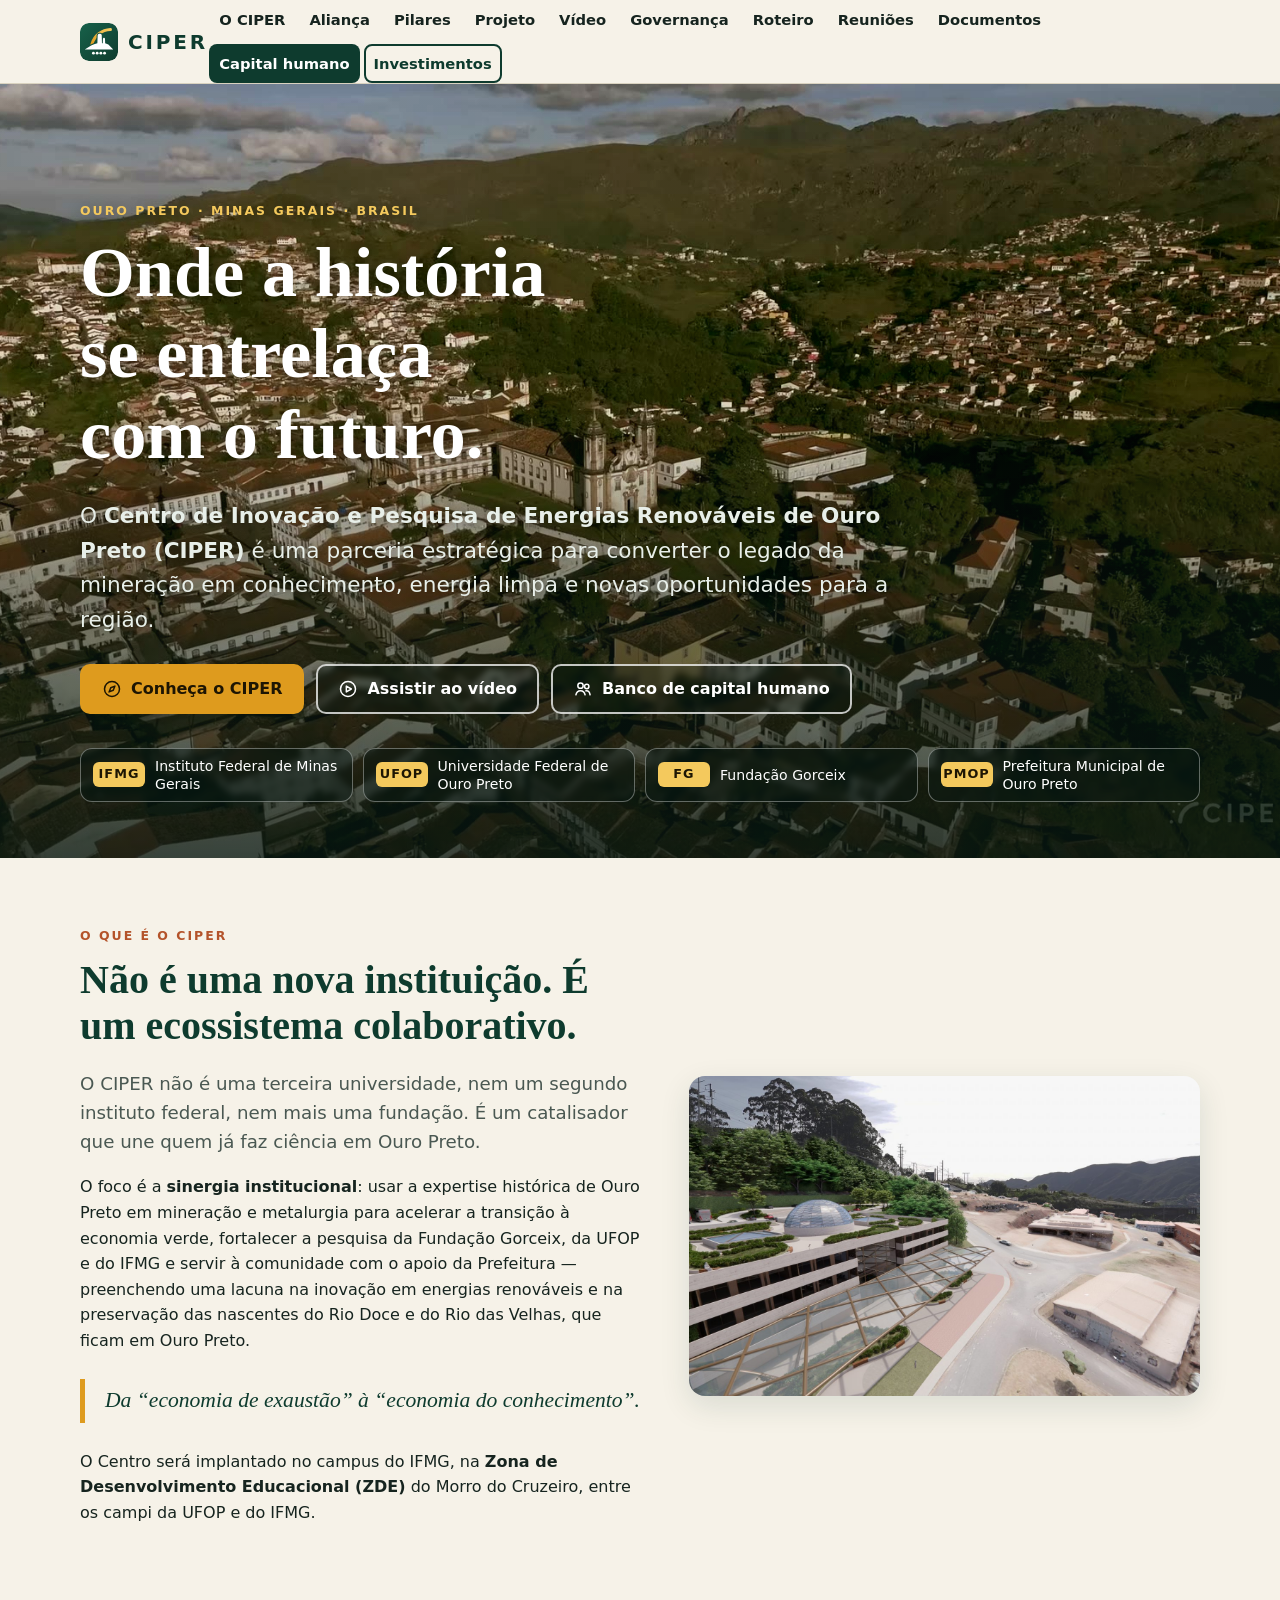
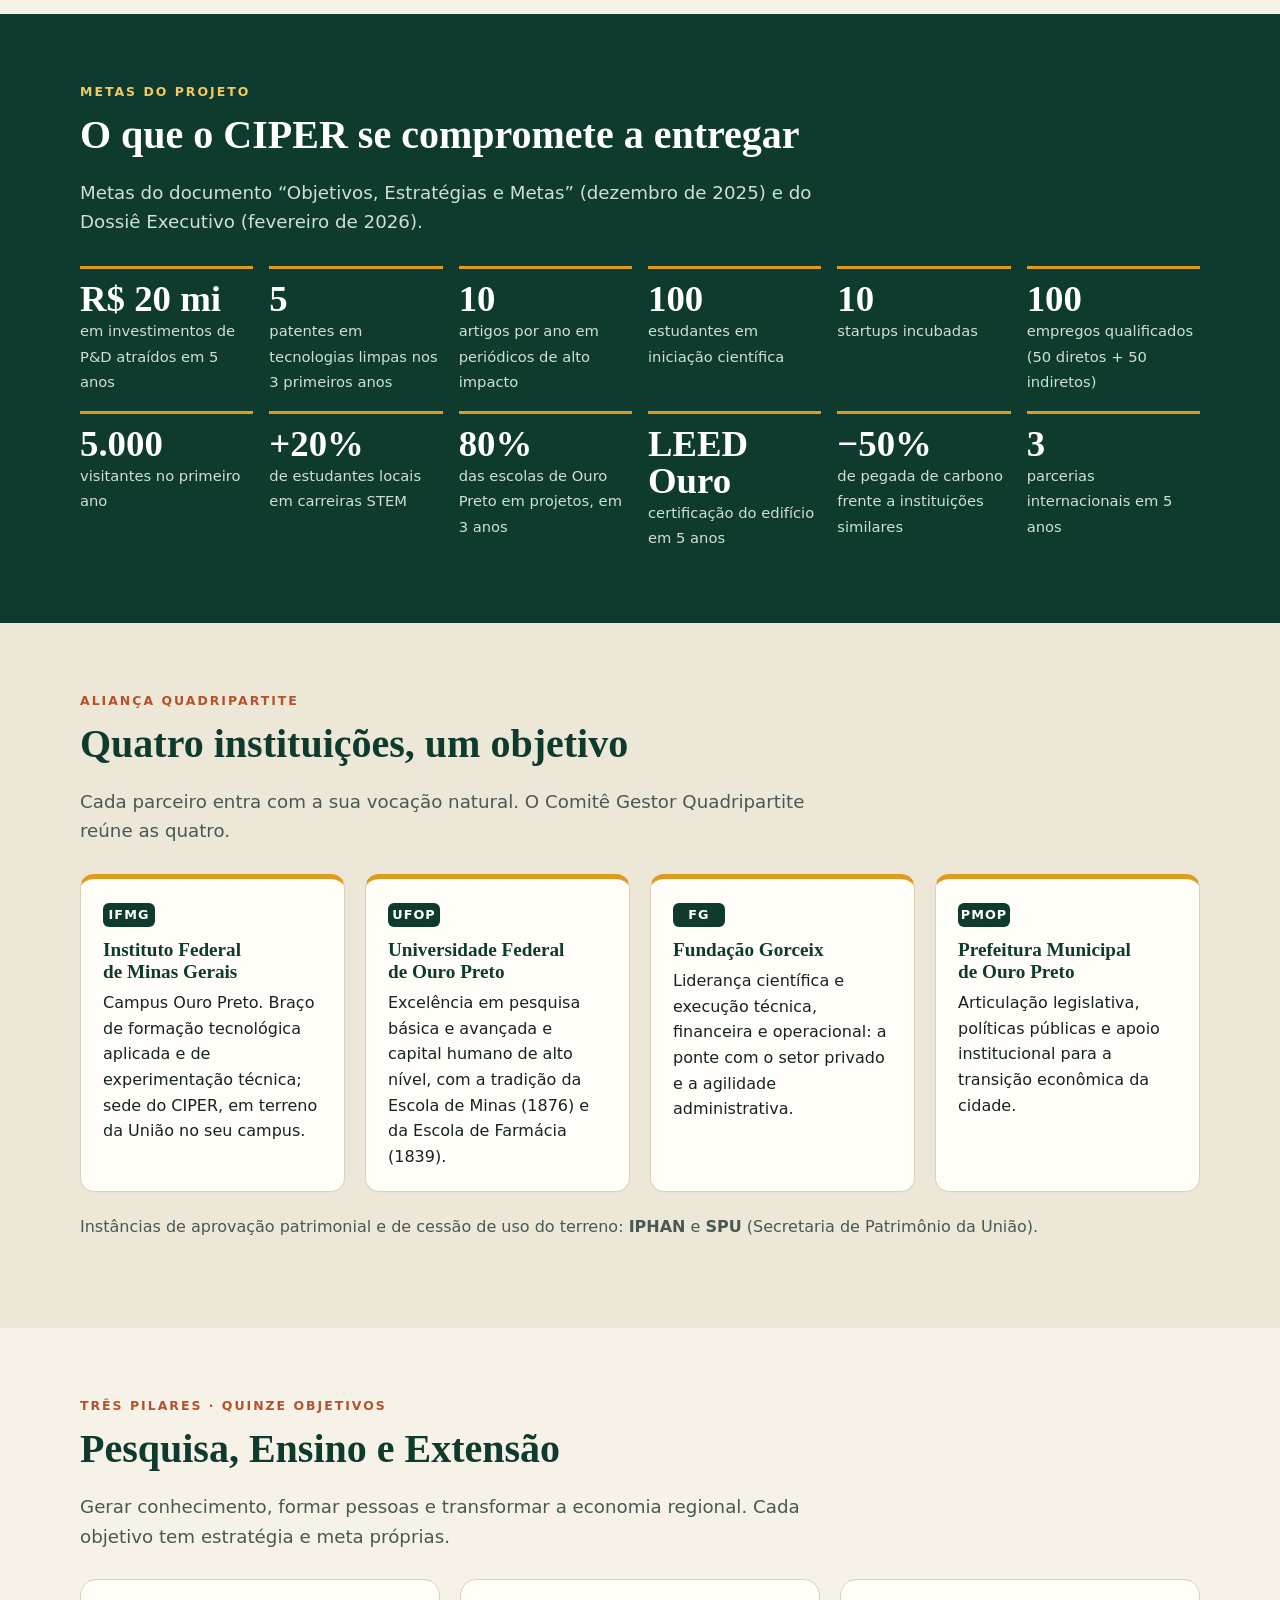
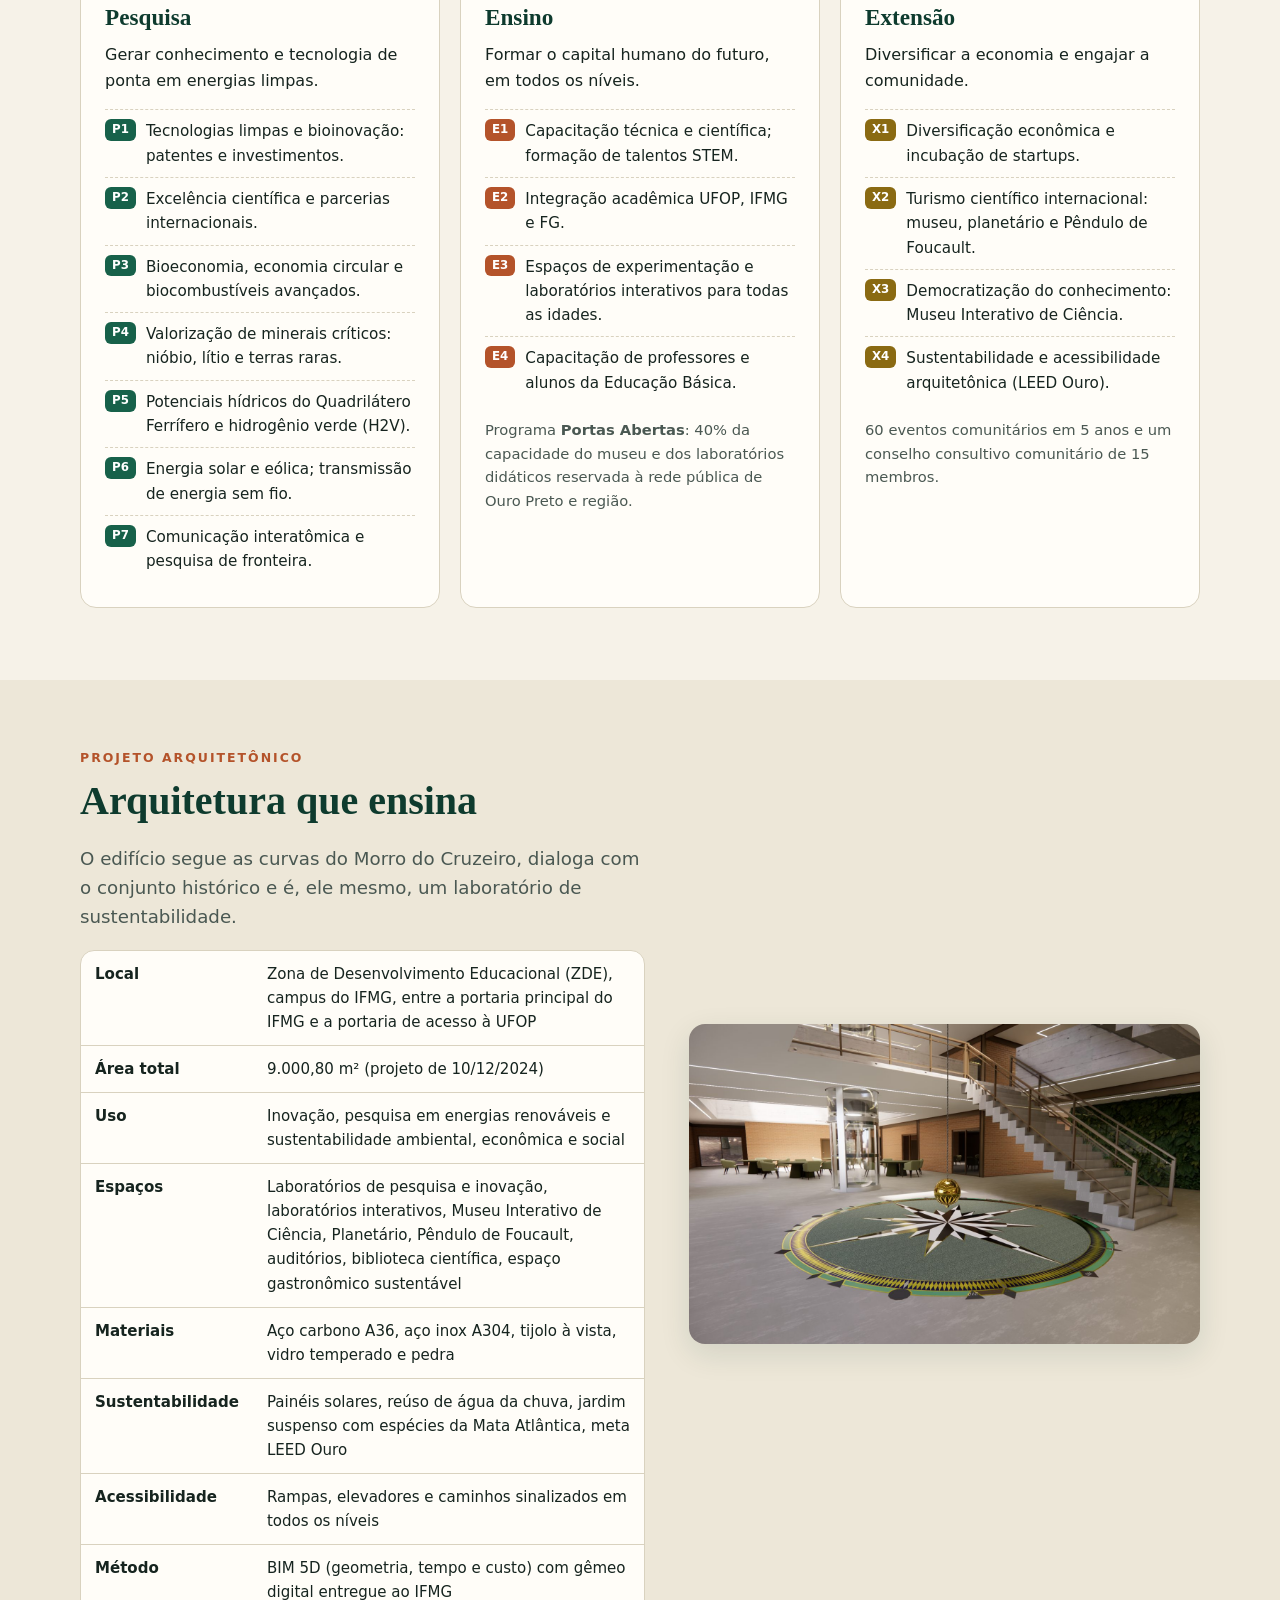
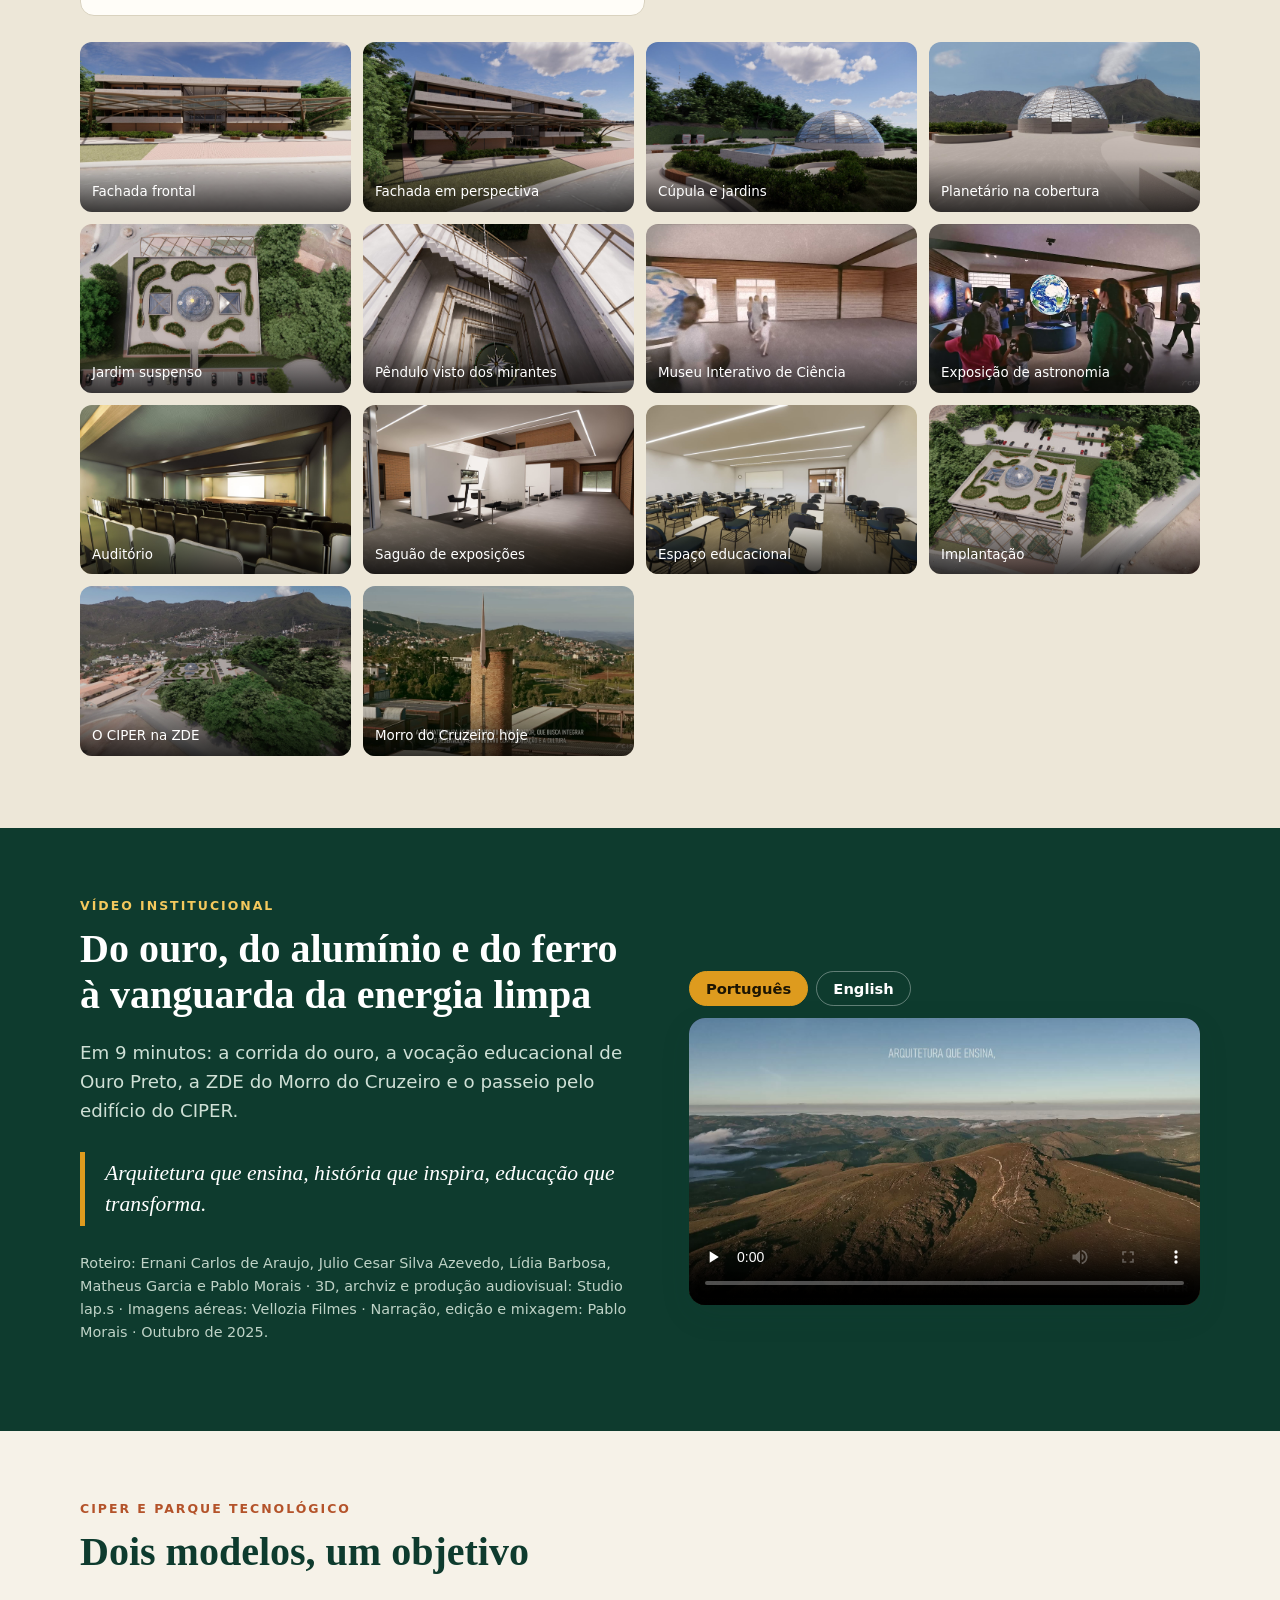
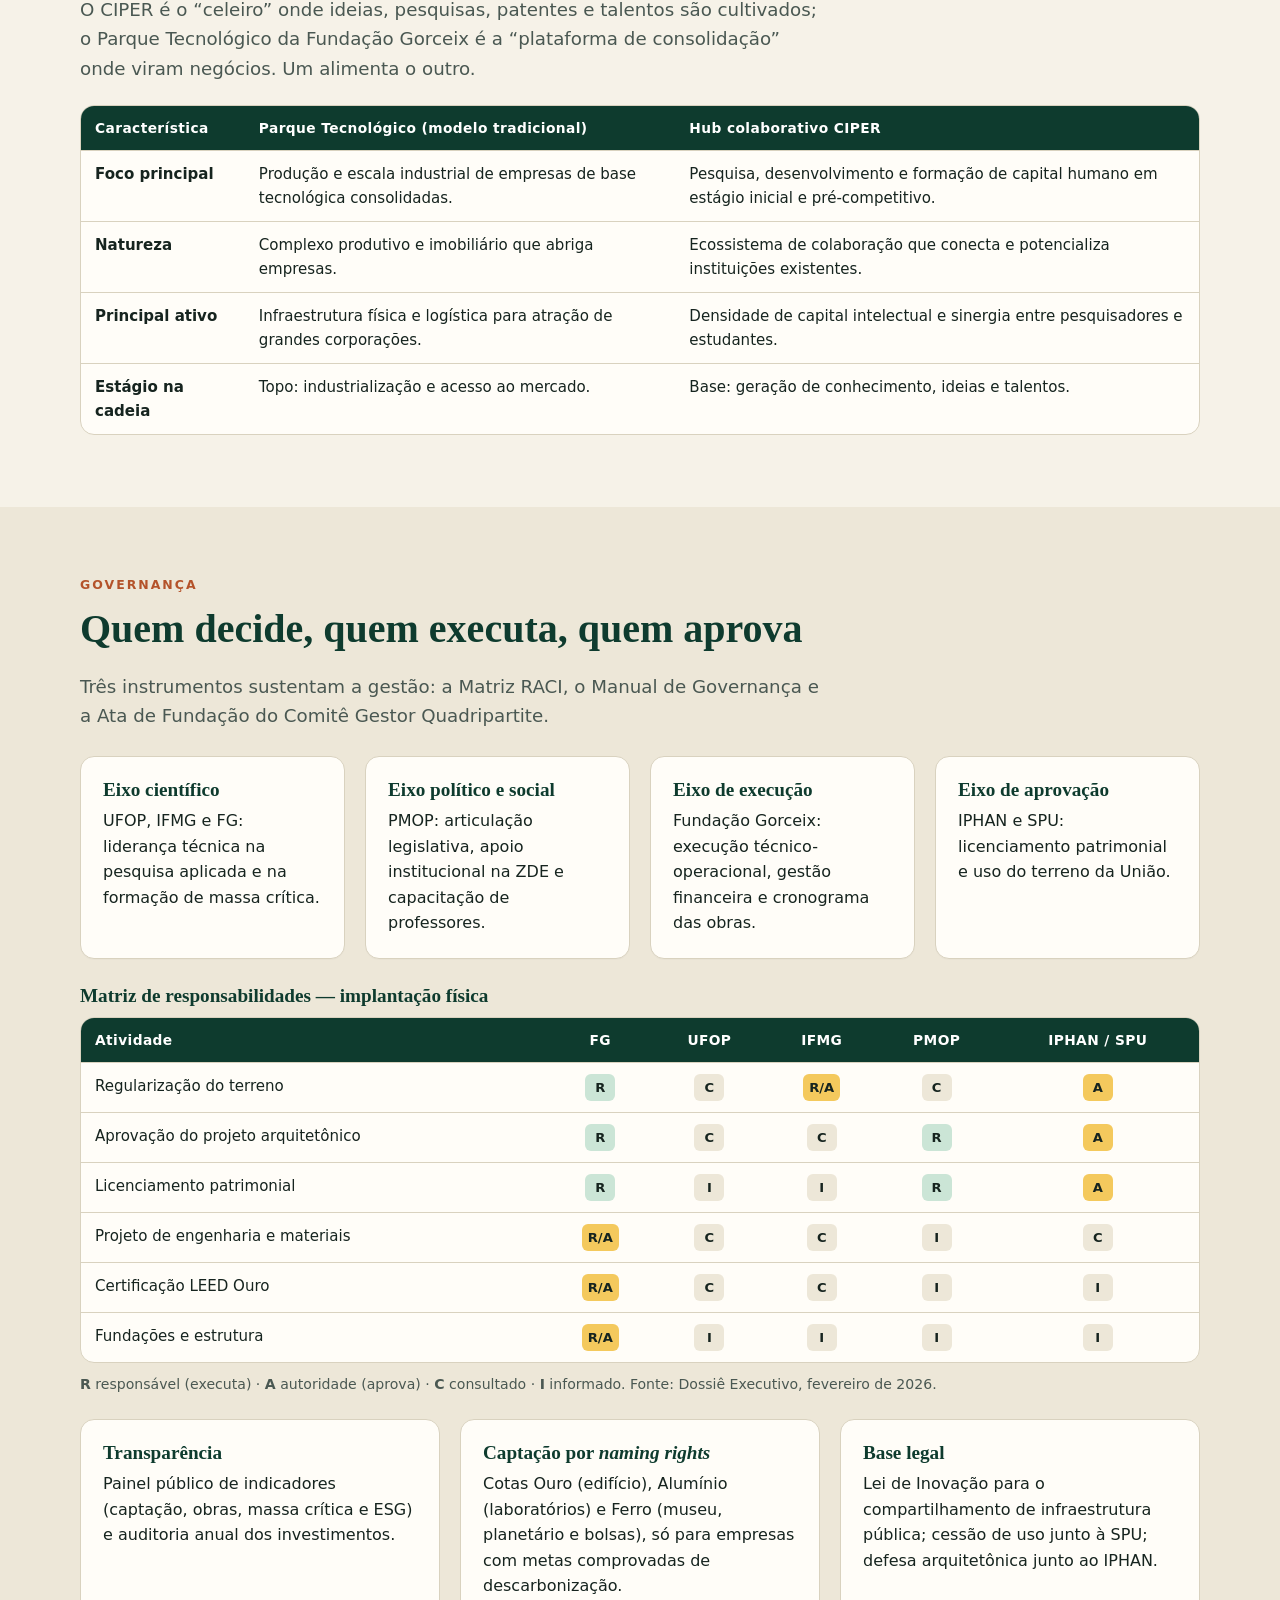
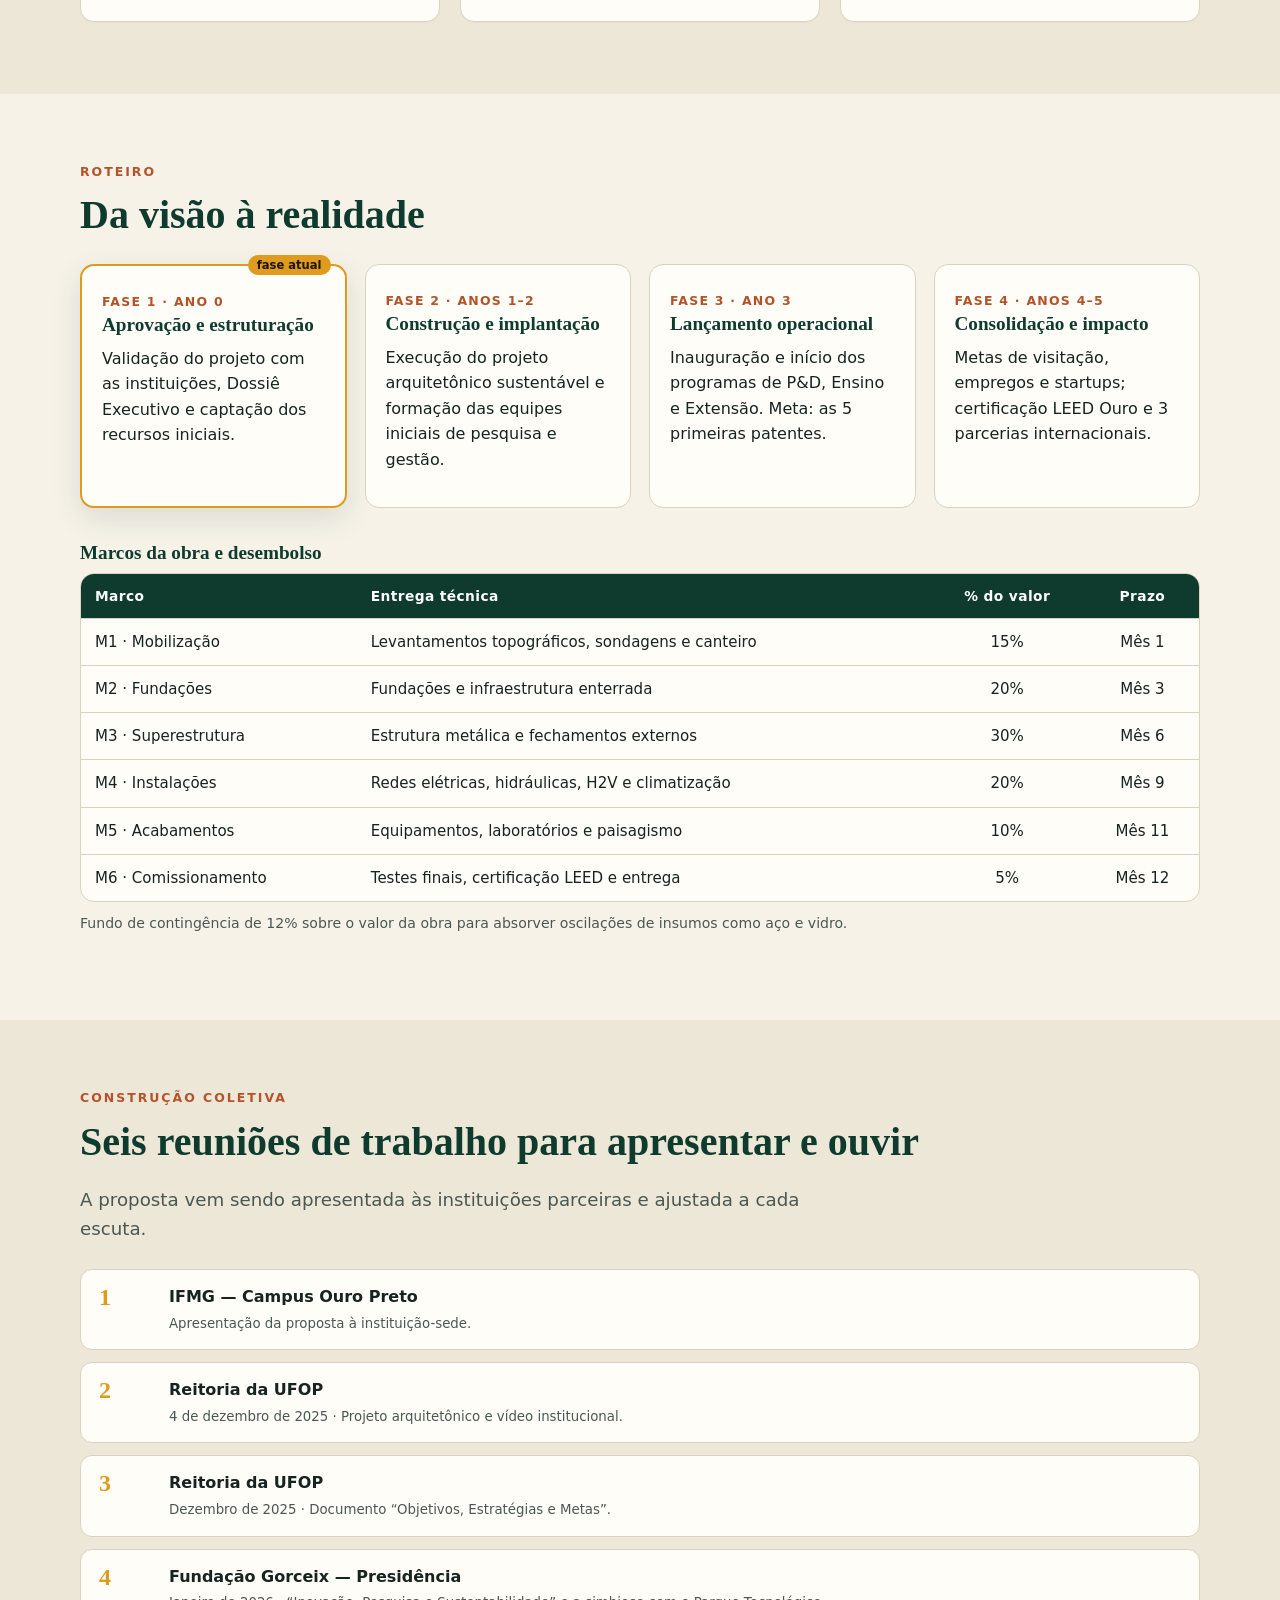
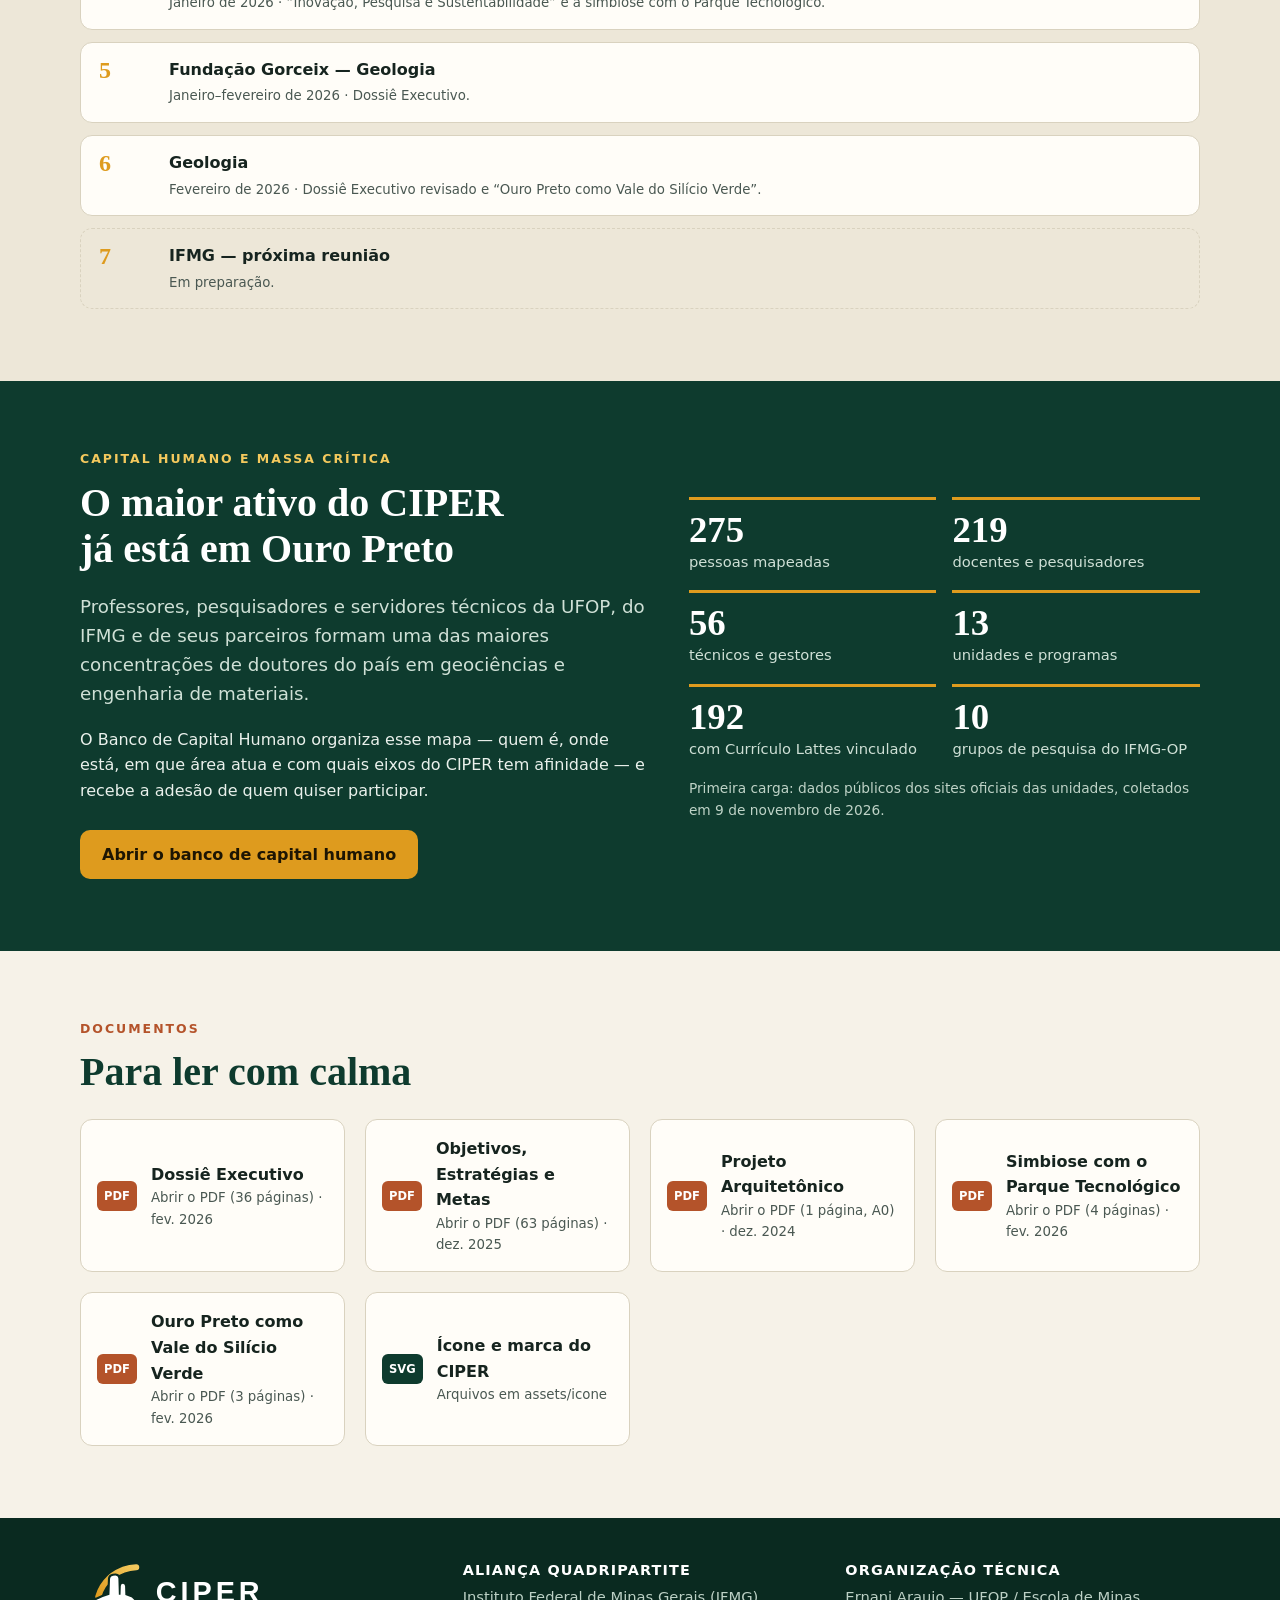
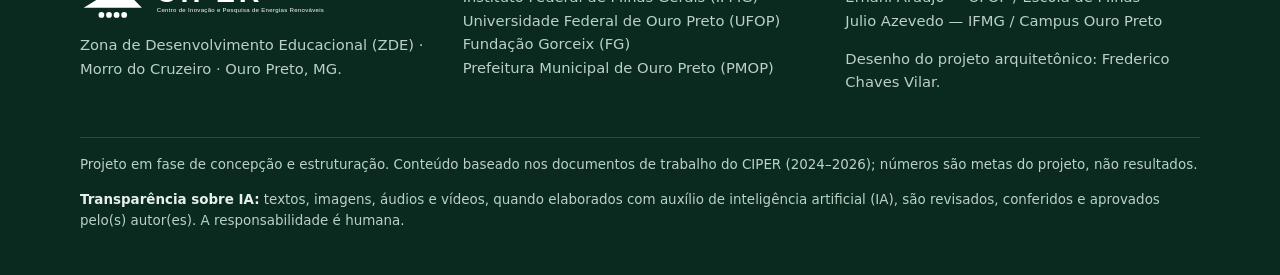
==== index.html @ e4f944e4 "fix: Nota de IA padrao e Escola de Farmacia na aba Investimentos Nota de IA de index e capital-human" ====
<!doctype html>
<html lang="pt-BR">
<head>
<meta charset="utf-8">
<meta name="viewport" content="width=device-width, initial-scale=1">
<title>CIPER — Centro de Inovação e Pesquisa de Energias Renováveis de Ouro Preto</title>
<meta name="description" content="CIPER: parceria estratégica entre IFMG, UFOP, Fundação Gorceix e Prefeitura de Ouro Preto para a transição da economia de exaustão à economia do conhecimento.">
<meta property="og:title" content="CIPER — Onde a história se entrelaça com o futuro">
<meta property="og:description" content="Centro de Inovação e Pesquisa de Energias Renováveis de Ouro Preto.">
<meta property="og:image" content="assets/img/ciper-vista-aerea.jpg">
<meta name="theme-color" content="#0E3B2E">
<link rel="icon" href="assets/icone/favicon.ico" sizes="any">
<link rel="icon" type="image/svg+xml" href="assets/icone/ciper-icone.svg">
<link rel="apple-touch-icon" href="assets/icone/ciper-icone-180.png">
<link rel="manifest" href="manifest.webmanifest">
<link rel="stylesheet" href="assets/css/site.css">
</head>
<body>

<header class="topo">
  <div class="wrap">
    <a class="marca" href="#inicio"><img src="assets/icone/ciper-icone.svg" alt="">CIPER</a>
    <button id="abre-menu" aria-controls="menu" aria-expanded="false">Menu</button>
    <nav class="menu" id="menu" aria-label="Seções">
      <a href="#ciper">O CIPER</a>
      <a href="#alianca">Aliança</a>
      <a href="#pilares">Pilares</a>
      <a href="#projeto">Projeto</a>
      <a href="#video">Vídeo</a>
      <a href="#governanca">Governança</a>
      <a href="#roteiro">Roteiro</a>
      <a href="#reunioes">Reuniões</a>
      <a href="#documentos">Documentos</a>
      <a class="cta" href="capital-humano.html">Capital humano</a>
      <a class="cta2" href="investimentos.html">Investimentos</a>
    </nav>
  </div>
</header>

<main id="inicio">

<section class="heroi">
  <div class="wrap">
    <p class="olho">Ouro Preto · Minas Gerais · Brasil</p>
    <h1>Onde a história se entrelaça com o futuro.</h1>
    <p class="sub">O <strong>Centro de Inovação e Pesquisa de Energias Renováveis de Ouro Preto (CIPER)</strong> é uma parceria estratégica para converter o legado da mineração em conhecimento, energia limpa e novas oportunidades para a região.</p>
    <div class="botoes">
      <a class="btn ouro" href="#ciper"><svg class="ico" viewBox="0 0 24 24" aria-hidden="true"><circle cx="12" cy="12" r="9"/><path d="M15.5 8.5l-2 5-5 2 2-5z"/></svg>Conheça o CIPER</a>
      <a class="btn linha" href="#video"><svg class="ico" viewBox="0 0 24 24" aria-hidden="true"><circle cx="12" cy="12" r="9"/><path d="M10 8.5v7l6-3.5z"/></svg>Assistir ao vídeo</a>
      <a class="btn linha" href="capital-humano.html"><svg class="ico" viewBox="0 0 24 24" aria-hidden="true"><circle cx="9" cy="8" r="3.2"/><path d="M3.5 19c.6-3.2 2.8-5 5.5-5s4.9 1.8 5.5 5"/><circle cx="16.5" cy="9" r="2.6"/><path d="M15.5 14.2c2.6-.3 4.5 1.3 5 4.8"/></svg>Banco de capital humano</a>
    </div>
    <div class="alianca-faixa" aria-label="Instituições parceiras">
      <span><b>IFMG</b>Instituto Federal de Minas Gerais</span>
      <span><b>UFOP</b>Universidade Federal de Ouro Preto</span>
      <span><b>FG</b>Fundação Gorceix</span>
      <span><b>PMOP</b>Prefeitura Municipal de Ouro Preto</span>
    </div>
  </div>
</section>

<section id="ciper">
  <div class="wrap duas">
    <div>
      <p class="olho">O que é o CIPER</p>
      <h2>Não é uma nova instituição. É um ecossistema colaborativo.</h2>
      <p class="lead">O CIPER não é uma terceira universidade, nem um segundo instituto federal, nem mais uma fundação. É um catalisador que une quem já faz ciência em Ouro Preto.</p>
      <p>O foco é a <strong>sinergia institucional</strong>: usar a expertise histórica de Ouro Preto em mineração e metalurgia para acelerar a transição à economia verde, fortalecer a pesquisa da Fundação Gorceix, da UFOP e do IFMG e servir à comunidade com o apoio da Prefeitura — preenchendo uma lacuna na inovação em energias renováveis e na preservação das nascentes do Rio Doce e do Rio das Velhas, que ficam em Ouro Preto.</p>
      <p class="citacao">Da “economia de exaustão” à “economia do conhecimento”.</p>
      <p>O Centro será implantado no campus do IFMG, na <strong>Zona de Desenvolvimento Educacional (ZDE)</strong> do Morro do Cruzeiro, entre os campi da UFOP e do IFMG.</p>
    </div>
    <img class="foto" src="assets/img/ciper-vista-aerea.jpg" alt="Maquete eletrônica do CIPER vista do alto, com a cúpula do planetário e o jardim suspenso" loading="lazy">
  </div>
</section>

<section class="escuro" id="metas">
  <div class="wrap">
    <p class="olho">Metas do projeto</p>
    <h2>O que o CIPER se compromete a entregar</h2>
    <p class="lead">Metas do documento “Objetivos, Estratégias e Metas” (dezembro de 2025) e do Dossiê Executivo (fevereiro de 2026).</p>
    <div class="numeros">
      <div class="num"><b>R$ 20 mi</b><span>em investimentos de P&amp;D atraídos em 5 anos</span></div>
      <div class="num"><b>5</b><span>patentes em tecnologias limpas nos 3 primeiros anos</span></div>
      <div class="num"><b>10</b><span>artigos por ano em periódicos de alto impacto</span></div>
      <div class="num"><b>100</b><span>estudantes em iniciação científica</span></div>
      <div class="num"><b>10</b><span>startups incubadas</span></div>
      <div class="num"><b>100</b><span>empregos qualificados (50 diretos + 50 indiretos)</span></div>
      <div class="num"><b>5.000</b><span>visitantes no primeiro ano</span></div>
      <div class="num"><b>+20%</b><span>de estudantes locais em carreiras STEM</span></div>
      <div class="num"><b>80%</b><span>das escolas de Ouro Preto em projetos, em 3 anos</span></div>
      <div class="num"><b>LEED Ouro</b><span>certificação do edifício em 5 anos</span></div>
      <div class="num"><b>−50%</b><span>de pegada de carbono frente a instituições similares</span></div>
      <div class="num"><b>3</b><span>parcerias internacionais em 5 anos</span></div>
    </div>
  </div>
</section>

<section id="alianca" class="alt">
  <div class="wrap">
    <p class="olho">Aliança quadripartite</p>
    <h2>Quatro instituições, um objetivo</h2>
    <p class="lead">Cada parceiro entra com a sua vocação natural. O Comitê Gestor Quadripartite reúne as quatro.</p>
    <div class="grade g4" style="margin-top:28px">
      <article class="cartao dest"><span class="sigla">IFMG</span><h3>Instituto Federal de Minas Gerais</h3><p>Campus Ouro Preto. Braço de formação tecnológica aplicada e de experimentação técnica; sede do CIPER, em terreno da União no seu campus.</p></article>
      <article class="cartao dest"><span class="sigla">UFOP</span><h3>Universidade Federal de Ouro Preto</h3><p>Excelência em pesquisa básica e avançada e capital humano de alto nível, com a tradição da Escola de Minas (1876) e da Escola de Farmácia (1839).</p></article>
      <article class="cartao dest"><span class="sigla">FG</span><h3>Fundação Gorceix</h3><p>Liderança científica e execução técnica, financeira e operacional: a ponte com o setor privado e a agilidade administrativa.</p></article>
      <article class="cartao dest"><span class="sigla">PMOP</span><h3>Prefeitura Municipal de Ouro Preto</h3><p>Articulação legislativa, políticas públicas e apoio institucional para a transição econômica da cidade.</p></article>
    </div>
    <p style="margin-top:22px;color:var(--tinta2)">Instâncias de aprovação patrimonial e de cessão de uso do terreno: <strong>IPHAN</strong> e <strong>SPU</strong> (Secretaria de Patrimônio da União).</p>
  </div>
</section>

<section id="pilares">
  <div class="wrap">
    <p class="olho">Três pilares · quinze objetivos</p>
    <h2>Pesquisa, Ensino e Extensão</h2>
    <p class="lead">Gerar conhecimento, formar pessoas e transformar a economia regional. Cada objetivo tem estratégia e meta próprias.</p>
    <div class="grade g3" style="margin-top:28px">
      <div class="pilar">
        <h3>Pesquisa</h3><p>Gerar conhecimento e tecnologia de ponta em energias limpas.</p>
        <ul>
          <li><span class="cod">P1</span>Tecnologias limpas e bioinovação: patentes e investimentos.</li>
          <li><span class="cod">P2</span>Excelência científica e parcerias internacionais.</li>
          <li><span class="cod">P3</span>Bioeconomia, economia circular e biocombustíveis avançados.</li>
          <li><span class="cod">P4</span>Valorização de minerais críticos: nióbio, lítio e terras raras.</li>
          <li><span class="cod">P5</span>Potenciais hídricos do Quadrilátero Ferrífero e hidrogênio verde (H2V).</li>
          <li><span class="cod">P6</span>Energia solar e eólica; transmissão de energia sem fio.</li>
          <li><span class="cod">P7</span>Comunicação interatômica e pesquisa de fronteira.</li>
        </ul>
      </div>
      <div class="pilar">
        <h3>Ensino</h3><p>Formar o capital humano do futuro, em todos os níveis.</p>
        <ul>
          <li><span class="cod E">E1</span>Capacitação técnica e científica; formação de talentos STEM.</li>
          <li><span class="cod E">E2</span>Integração acadêmica UFOP, IFMG e FG.</li>
          <li><span class="cod E">E3</span>Espaços de experimentação e laboratórios interativos para todas as idades.</li>
          <li><span class="cod E">E4</span>Capacitação de professores e alunos da Educação Básica.</li>
        </ul>
        <p style="margin-top:14px;font-size:.92rem;color:var(--tinta2)">Programa <strong>Portas Abertas</strong>: 40% da capacidade do museu e dos laboratórios didáticos reservada à rede pública de Ouro Preto e região.</p>
      </div>
      <div class="pilar">
        <h3>Extensão</h3><p>Diversificar a economia e engajar a comunidade.</p>
        <ul>
          <li><span class="cod X">X1</span>Diversificação econômica e incubação de startups.</li>
          <li><span class="cod X">X2</span>Turismo científico internacional: museu, planetário e Pêndulo de Foucault.</li>
          <li><span class="cod X">X3</span>Democratização do conhecimento: Museu Interativo de Ciência.</li>
          <li><span class="cod X">X4</span>Sustentabilidade e acessibilidade arquitetônica (LEED Ouro).</li>
        </ul>
        <p style="margin-top:14px;font-size:.92rem;color:var(--tinta2)">60 eventos comunitários em 5 anos e um conselho consultivo comunitário de 15 membros.</p>
      </div>
    </div>
  </div>
</section>

<section id="projeto" class="alt">
  <div class="wrap">
    <div class="duas">
      <div>
        <p class="olho">Projeto arquitetônico</p>
        <h2>Arquitetura que ensina</h2>
        <p class="lead">O edifício segue as curvas do Morro do Cruzeiro, dialoga com o conjunto histórico e é, ele mesmo, um laboratório de sustentabilidade.</p>
        <div class="tab-rol">
          <table>
            <tr><td><strong>Local</strong></td><td>Zona de Desenvolvimento Educacional (ZDE), campus do IFMG, entre a portaria principal do IFMG e a portaria de acesso à UFOP</td></tr>
            <tr><td><strong>Área total</strong></td><td>9.000,80 m² (projeto de 10/12/2024)</td></tr>
            <tr><td><strong>Uso</strong></td><td>Inovação, pesquisa em energias renováveis e sustentabilidade ambiental, econômica e social</td></tr>
            <tr><td><strong>Espaços</strong></td><td>Laboratórios de pesquisa e inovação, laboratórios interativos, Museu Interativo de Ciência, Planetário, Pêndulo de Foucault, auditórios, biblioteca científica, espaço gastronômico sustentável</td></tr>
            <tr><td><strong>Materiais</strong></td><td>Aço carbono A36, aço inox A304, tijolo à vista, vidro temperado e pedra</td></tr>
            <tr><td><strong>Sustentabilidade</strong></td><td>Painéis solares, reúso de água da chuva, jardim suspenso com espécies da Mata Atlântica, meta LEED Ouro</td></tr>
            <tr><td><strong>Acessibilidade</strong></td><td>Rampas, elevadores e caminhos sinalizados em todos os níveis</td></tr>
            <tr><td><strong>Método</strong></td><td>BIM 5D (geometria, tempo e custo) com gêmeo digital entregue ao IFMG</td></tr>
          </table>
        </div>
      </div>
      <img class="foto" src="assets/img/pendulo-de-foucault.jpg" alt="Saguão central com o Pêndulo de Foucault sobre uma rosa dos ventos" loading="lazy">
    </div>
    <div class="galeria" id="galeria">
      <figure><img src="assets/img/fachada-frontal.jpg" alt="Fachada frontal do CIPER" loading="lazy"><figcaption>Fachada frontal</figcaption></figure>
      <figure><img src="assets/img/fachada-perspectiva.jpg" alt="Fachada em perspectiva" loading="lazy"><figcaption>Fachada em perspectiva</figcaption></figure>
      <figure><img src="assets/img/cupula-jardins.jpg" alt="Cúpula do planetário entre jardins" loading="lazy"><figcaption>Cúpula e jardins</figcaption></figure>
      <figure><img src="assets/img/cupula-planetario.jpg" alt="Cúpula do planetário na cobertura" loading="lazy"><figcaption>Planetário na cobertura</figcaption></figure>
      <figure><img src="assets/img/cobertura-jardim-suspenso.jpg" alt="Cobertura com jardim suspenso vista de cima" loading="lazy"><figcaption>Jardim suspenso</figcaption></figure>
      <figure><img src="assets/img/pendulo-vista-superior.jpg" alt="Pêndulo de Foucault visto das escadas" loading="lazy"><figcaption>Pêndulo visto dos mirantes</figcaption></figure>
      <figure><img src="assets/img/museu-interativo.jpg" alt="Museu Interativo de Ciência com visitantes" loading="lazy"><figcaption>Museu Interativo de Ciência</figcaption></figure>
      <figure><img src="assets/img/museu-sistema-solar.jpg" alt="Exposição do sistema solar" loading="lazy"><figcaption>Exposição de astronomia</figcaption></figure>
      <figure><img src="assets/img/auditorio.jpg" alt="Auditório" loading="lazy"><figcaption>Auditório</figcaption></figure>
      <figure><img src="assets/img/saguao-exposicoes.jpg" alt="Saguão de exposições" loading="lazy"><figcaption>Saguão de exposições</figcaption></figure>
      <figure><img src="assets/img/sala-de-aula.jpg" alt="Sala de aula" loading="lazy"><figcaption>Espaço educacional</figcaption></figure>
      <figure><img src="assets/img/implantacao-aerea.jpg" alt="Implantação do edifício no terreno" loading="lazy"><figcaption>Implantação</figcaption></figure>
      <figure><img src="assets/img/zde-vista-aerea.jpg" alt="Vista aérea da ZDE com o CIPER" loading="lazy"><figcaption>O CIPER na ZDE</figcaption></figure>
      <figure><img src="assets/img/zde-morro-do-cruzeiro.jpg" alt="Morro do Cruzeiro, campi do IFMG e da UFOP" loading="lazy"><figcaption>Morro do Cruzeiro hoje</figcaption></figure>
    </div>
  </div>
</section>

<section id="video" class="escuro">
  <div class="wrap duas">
    <div>
      <p class="olho">Vídeo institucional</p>
      <h2>Do ouro, do alumínio e do ferro à vanguarda da energia limpa</h2>
      <p class="lead">Em 9 minutos: a corrida do ouro, a vocação educacional de Ouro Preto, a ZDE do Morro do Cruzeiro e o passeio pelo edifício do CIPER.</p>
      <p class="citacao">Arquitetura que ensina, história que inspira, educação que transforma.</p>
      <p style="font-size:.9rem;color:#BFD3C7">Roteiro: Ernani Carlos de Araujo, Julio Cesar Silva Azevedo, Lídia Barbosa, Matheus Garcia e Pablo Morais · 3D, archviz e produção audiovisual: Studio lap.s · Imagens aéreas: Vellozia Filmes · Narração, edição e mixagem: Pablo Morais · Outubro de 2025.</p>
    </div>
    <div>
      <div class="abas" role="tablist">
        <button class="on" data-src="assets/video/ciper-apresentacao-pt-720p.mp4" role="tab">Português</button>
        <button data-src="assets/video/ciper-presentation-en-720p.mp4" role="tab">English</button>
      </div>
      <div class="video-caixa">
        <video id="filme" controls preload="none" poster="assets/img/serra-amanhecer.jpg" src="assets/video/ciper-apresentacao-pt-720p.mp4"></video>
      </div>
    </div>
  </div>
</section>

<section id="simbiose">
  <div class="wrap">
    <p class="olho">CIPER e Parque Tecnológico</p>
    <h2>Dois modelos, um objetivo</h2>
    <p class="lead">O CIPER é o “celeiro” onde ideias, pesquisas, patentes e talentos são cultivados; o Parque Tecnológico da Fundação Gorceix é a “plataforma de consolidação” onde viram negócios. Um alimenta o outro.</p>
    <div class="tab-rol" style="margin-top:22px">
      <table>
        <thead><tr><th>Característica</th><th>Parque Tecnológico (modelo tradicional)</th><th>Hub colaborativo CIPER</th></tr></thead>
        <tbody>
          <tr><td><strong>Foco principal</strong></td><td>Produção e escala industrial de empresas de base tecnológica consolidadas.</td><td>Pesquisa, desenvolvimento e formação de capital humano em estágio inicial e pré-competitivo.</td></tr>
          <tr><td><strong>Natureza</strong></td><td>Complexo produtivo e imobiliário que abriga empresas.</td><td>Ecossistema de colaboração que conecta e potencializa instituições existentes.</td></tr>
          <tr><td><strong>Principal ativo</strong></td><td>Infraestrutura física e logística para atração de grandes corporações.</td><td>Densidade de capital intelectual e sinergia entre pesquisadores e estudantes.</td></tr>
          <tr><td><strong>Estágio na cadeia</strong></td><td>Topo: industrialização e acesso ao mercado.</td><td>Base: geração de conhecimento, ideias e talentos.</td></tr>
        </tbody>
      </table>
    </div>
  </div>
</section>

<section id="governanca" class="alt">
  <div class="wrap">
    <p class="olho">Governança</p>
    <h2>Quem decide, quem executa, quem aprova</h2>
    <p class="lead">Três instrumentos sustentam a gestão: a Matriz RACI, o Manual de Governança e a Ata de Fundação do Comitê Gestor Quadripartite.</p>
    <div class="grade g4" style="margin:26px 0">
      <div class="cartao"><h3>Eixo científico</h3><p>UFOP, IFMG e FG: liderança técnica na pesquisa aplicada e na formação de massa crítica.</p></div>
      <div class="cartao"><h3>Eixo político e social</h3><p>PMOP: articulação legislativa, apoio institucional na ZDE e capacitação de professores.</p></div>
      <div class="cartao"><h3>Eixo de execução</h3><p>Fundação Gorceix: execução técnico-operacional, gestão financeira e cronograma das obras.</p></div>
      <div class="cartao"><h3>Eixo de aprovação</h3><p>IPHAN e SPU: licenciamento patrimonial e uso do terreno da União.</p></div>
    </div>
    <h3>Matriz de responsabilidades — implantação física</h3>
    <div class="tab-rol raci">
      <table>
        <thead><tr><th>Atividade</th><th class="c">FG</th><th class="c">UFOP</th><th class="c">IFMG</th><th class="c">PMOP</th><th class="c">IPHAN / SPU</th></tr></thead>
        <tbody>
          <tr><td>Regularização do terreno</td><td class="c"><b class="R">R</b></td><td class="c"><b>C</b></td><td class="c"><b class="A">R/A</b></td><td class="c"><b>C</b></td><td class="c"><b class="A">A</b></td></tr>
          <tr><td>Aprovação do projeto arquitetônico</td><td class="c"><b class="R">R</b></td><td class="c"><b>C</b></td><td class="c"><b>C</b></td><td class="c"><b class="R">R</b></td><td class="c"><b class="A">A</b></td></tr>
          <tr><td>Licenciamento patrimonial</td><td class="c"><b class="R">R</b></td><td class="c"><b>I</b></td><td class="c"><b>I</b></td><td class="c"><b class="R">R</b></td><td class="c"><b class="A">A</b></td></tr>
          <tr><td>Projeto de engenharia e materiais</td><td class="c"><b class="A">R/A</b></td><td class="c"><b>C</b></td><td class="c"><b>C</b></td><td class="c"><b>I</b></td><td class="c"><b>C</b></td></tr>
          <tr><td>Certificação LEED Ouro</td><td class="c"><b class="A">R/A</b></td><td class="c"><b>C</b></td><td class="c"><b>C</b></td><td class="c"><b>I</b></td><td class="c"><b>I</b></td></tr>
          <tr><td>Fundações e estrutura</td><td class="c"><b class="A">R/A</b></td><td class="c"><b>I</b></td><td class="c"><b>I</b></td><td class="c"><b>I</b></td><td class="c"><b>I</b></td></tr>
        </tbody>
      </table>
    </div>
    <p style="font-size:.88rem;color:var(--tinta2);margin-top:10px"><strong>R</strong> responsável (executa) · <strong>A</strong> autoridade (aprova) · <strong>C</strong> consultado · <strong>I</strong> informado. Fonte: Dossiê Executivo, fevereiro de 2026.</p>
    <div class="grade g3" style="margin-top:24px">
      <div class="cartao"><h3>Transparência</h3><p>Painel público de indicadores (captação, obras, massa crítica e ESG) e auditoria anual dos investimentos.</p></div>
      <div class="cartao"><h3>Captação por <em>naming rights</em></h3><p>Cotas Ouro (edifício), Alumínio (laboratórios) e Ferro (museu, planetário e bolsas), só para empresas com metas comprovadas de descarbonização.</p></div>
      <div class="cartao"><h3>Base legal</h3><p>Lei de Inovação para o compartilhamento de infraestrutura pública; cessão de uso junto à SPU; defesa arquitetônica junto ao IPHAN.</p></div>
    </div>
  </div>
</section>

<section id="roteiro">
  <div class="wrap">
    <p class="olho">Roteiro</p>
    <h2>Da visão à realidade</h2>
    <div class="fases" style="margin-top:26px">
      <div class="fase agora"><span class="ano">Fase 1 · Ano 0</span><h3>Aprovação e estruturação</h3><p>Validação do projeto com as instituições, Dossiê Executivo e captação dos recursos iniciais.</p></div>
      <div class="fase"><span class="ano">Fase 2 · Anos 1–2</span><h3>Construção e implantação</h3><p>Execução do projeto arquitetônico sustentável e formação das equipes iniciais de pesquisa e gestão.</p></div>
      <div class="fase"><span class="ano">Fase 3 · Ano 3</span><h3>Lançamento operacional</h3><p>Inauguração e início dos programas de P&amp;D, Ensino e Extensão. Meta: as 5 primeiras patentes.</p></div>
      <div class="fase"><span class="ano">Fase 4 · Anos 4–5</span><h3>Consolidação e impacto</h3><p>Metas de visitação, empregos e startups; certificação LEED Ouro e 3 parcerias internacionais.</p></div>
    </div>
    <h3 style="margin-top:34px">Marcos da obra e desembolso</h3>
    <div class="tab-rol">
      <table>
        <thead><tr><th>Marco</th><th>Entrega técnica</th><th class="c">% do valor</th><th class="c">Prazo</th></tr></thead>
        <tbody>
          <tr><td>M1 · Mobilização</td><td>Levantamentos topográficos, sondagens e canteiro</td><td class="c">15%</td><td class="c">Mês 1</td></tr>
          <tr><td>M2 · Fundações</td><td>Fundações e infraestrutura enterrada</td><td class="c">20%</td><td class="c">Mês 3</td></tr>
          <tr><td>M3 · Superestrutura</td><td>Estrutura metálica e fechamentos externos</td><td class="c">30%</td><td class="c">Mês 6</td></tr>
          <tr><td>M4 · Instalações</td><td>Redes elétricas, hidráulicas, H2V e climatização</td><td class="c">20%</td><td class="c">Mês 9</td></tr>
          <tr><td>M5 · Acabamentos</td><td>Equipamentos, laboratórios e paisagismo</td><td class="c">10%</td><td class="c">Mês 11</td></tr>
          <tr><td>M6 · Comissionamento</td><td>Testes finais, certificação LEED e entrega</td><td class="c">5%</td><td class="c">Mês 12</td></tr>
        </tbody>
      </table>
    </div>
    <p style="font-size:.88rem;color:var(--tinta2);margin-top:10px">Fundo de contingência de 12% sobre o valor da obra para absorver oscilações de insumos como aço e vidro.</p>
  </div>
</section>

<section id="reunioes" class="alt">
  <div class="wrap">
    <p class="olho">Construção coletiva</p>
    <h2>Seis reuniões de trabalho para apresentar e ouvir</h2>
    <p class="lead">A proposta vem sendo apresentada às instituições parceiras e ajustada a cada escuta.</p>
    <ol class="reunioes">
      <li><span class="n">1</span><div><strong>IFMG — Campus Ouro Preto</strong><br><small>Apresentação da proposta à instituição-sede.</small></div></li>
      <li><span class="n">2</span><div><strong>Reitoria da UFOP</strong><br><small>4 de dezembro de 2025 · Projeto arquitetônico e vídeo institucional.</small></div></li>
      <li><span class="n">3</span><div><strong>Reitoria da UFOP</strong><br><small>Dezembro de 2025 · Documento “Objetivos, Estratégias e Metas”.</small></div></li>
      <li><span class="n">4</span><div><strong>Fundação Gorceix — Presidência</strong><br><small>Janeiro de 2026 · “Inovação, Pesquisa e Sustentabilidade” e a simbiose com o Parque Tecnológico.</small></div></li>
      <li><span class="n">5</span><div><strong>Fundação Gorceix — Geologia</strong><br><small>Janeiro–fevereiro de 2026 · Dossiê Executivo.</small></div></li>
      <li><span class="n">6</span><div><strong>Geologia</strong><br><small>Fevereiro de 2026 · Dossiê Executivo revisado e “Ouro Preto como Vale do Silício Verde”.</small></div></li>
      <li class="prox"><span class="n">7</span><div><strong>IFMG — próxima reunião</strong><br><small>Em preparação.</small></div></li>
    </ol>
  </div>
</section>

<section id="capital" class="escuro">
  <div class="wrap duas">
    <div>
      <p class="olho">Capital humano e massa crítica</p>
      <h2>O maior ativo do CIPER já está em Ouro Preto</h2>
      <p class="lead">Professores, pesquisadores e servidores técnicos da UFOP, do IFMG e de seus parceiros formam uma das maiores concentrações de doutores do país em geociências e engenharia de materiais.</p>
      <p>O Banco de Capital Humano organiza esse mapa — quem é, onde está, em que área atua e com quais eixos do CIPER tem afinidade — e recebe a adesão de quem quiser participar.</p>
      <div class="botoes"><a class="btn ouro" href="capital-humano.html">Abrir o banco de capital humano</a></div>
    </div>
    <div>
      <div class="numeros" id="resumo-banco" style="margin-top:0"></div>
      <p style="font-size:.86rem;color:#BFD3C7;margin-top:16px">Primeira carga: dados públicos dos sites oficiais das unidades, coletados em 9 de novembro de 2026.</p>
    </div>
  </div>
</section>

<section id="documentos">
  <div class="wrap">
    <p class="olho">Documentos</p>
    <h2>Para ler com calma</h2>
    <div class="grade g3 docs" style="margin-top:24px">
      <a href="documentos/CIPER-Dossie-Executivo.pdf" target="_blank" rel="noopener"><span class="pdf">PDF</span><span><strong>Dossiê Executivo</strong><small>Abrir o PDF (36 páginas) · fev. 2026</small></span></a>
      <a href="documentos/CIPER-Objetivos-Estrategias-e-Metas.pdf" target="_blank" rel="noopener"><span class="pdf">PDF</span><span><strong>Objetivos, Estratégias e Metas</strong><small>Abrir o PDF (63 páginas) · dez. 2025</small></span></a>
      <a href="documentos/CIPER-Projeto-Arquitetonico.pdf" target="_blank" rel="noopener"><span class="pdf">PDF</span><span><strong>Projeto Arquitetônico</strong><small>Abrir o PDF (1 página, A0) · dez. 2024</small></span></a>
      <a href="documentos/CIPER-Simbiose-com-o-Parque-Tecnologico.pdf" target="_blank" rel="noopener"><span class="pdf">PDF</span><span><strong>Simbiose com o Parque Tecnológico</strong><small>Abrir o PDF (4 páginas) · fev. 2026</small></span></a>
      <a href="documentos/CIPER-Ouro-Preto-Vale-do-Silicio-Verde.pdf" target="_blank" rel="noopener"><span class="pdf">PDF</span><span><strong>Ouro Preto como Vale do Silício Verde</strong><small>Abrir o PDF (3 páginas) · fev. 2026</small></span></a>
      <a href="assets/icone/ciper-logo-horizontal.svg" target="_blank" rel="noopener"><span class="pdf" style="background:var(--verde)">SVG</span><span><strong>Ícone e marca do CIPER</strong><small>Arquivos em assets/icone</small></span></a>
    </div>
  </div>
</section>

</main>

<footer>
  <div class="wrap">
    <div class="cols">
      <div>
        <img src="assets/icone/ciper-logo-horizontal-claro.svg" alt="CIPER — Centro de Inovação e Pesquisa de Energias Renováveis" style="width:270px;margin-bottom:12px">
        <p>Zona de Desenvolvimento Educacional (ZDE) · Morro do Cruzeiro · Ouro Preto, MG.</p>
      </div>
      <div>
        <h3>Aliança quadripartite</h3>
        <p>Instituto Federal de Minas Gerais (IFMG)<br>Universidade Federal de Ouro Preto (UFOP)<br>Fundação Gorceix (FG)<br>Prefeitura Municipal de Ouro Preto (PMOP)</p>
      </div>
      <div>
        <h3>Organização técnica</h3>
        <p>Ernani Araujo — UFOP / Escola de Minas<br>Julio Azevedo — IFMG / Campus Ouro Preto</p>
        <p>Desenho do projeto arquitetônico: Frederico Chaves Vilar.</p>
      </div>
    </div>
    <p class="fim">Projeto em fase de concepção e estruturação. Conteúdo baseado nos documentos de trabalho do CIPER (2024–2026); números são metas do projeto, não resultados.</p>
    <p class="nota-ia"><strong>Transparência sobre IA:</strong> textos, imagens, áudios e vídeos, quando elaborados com auxílio de inteligência artificial (IA), são revisados, conferidos e aprovados pelo(s) autor(es). A responsabilidade é humana.</p>
  </div>
</footer>

<div id="luz" role="dialog" aria-label="Imagem ampliada"><img alt=""><p></p></div>

<script src="dados/capital-humano.js"></script>
<script src="assets/js/site.js"></script>
</body>
</html>
---- assets/css/site.css ----
/* CIPER — folha de estilo única do site (index.html e capital-humano.html) */
:root{
  --papel:#F6F2E8; --papel2:#EDE7D8; --tinta:#16241F; --tinta2:#4A5852;
  --verde:#0E3B2E; --verde2:#17614A; --ouro:#DE9B1E; --ouro2:#F4C95D; --terra:#B4532A;
  --linha:#D9D2BF; --branco:#FFFDF8; --sombra:0 10px 30px rgba(14,59,46,.12);
  --serifa:Georgia,"Times New Roman",serif;
  --sans:system-ui,-apple-system,"Segoe UI",Roboto,Arial,sans-serif;
  --larg:1160px;
}
*{box-sizing:border-box}
html{scroll-behavior:smooth;scroll-padding-top:76px}
body{margin:0;background:var(--papel);color:var(--tinta);font:16px/1.6 var(--sans);-webkit-font-smoothing:antialiased}
img,video{max-width:100%;display:block}
a{color:var(--verde2)}
h1,h2,h3{font-family:var(--serifa);font-weight:700;line-height:1.15;margin:0 0 .5em;color:var(--verde);text-wrap:balance}
h2{font-size:clamp(1.7rem,3.4vw,2.5rem)}
h3{font-size:1.2rem}
p{margin:0 0 1em}
.wrap{max-width:var(--larg);margin:0 auto;padding:0 20px}
section{padding:72px 0}
.alt{background:var(--papel2)}
.escuro{background:var(--verde);color:#EAF1EC}
.escuro h2,.escuro h3{color:#fff}
.olho{font:700 .78rem/1 var(--sans);letter-spacing:.16em;text-transform:uppercase;color:var(--terra);margin:0 0 14px}
.escuro .olho{color:var(--ouro2)}
.lead{font-size:1.14rem;color:var(--tinta2);max-width:64ch}
.escuro .lead{color:#CFE0D6}

/* topo */
.topo{position:sticky;top:0;z-index:50;background:rgba(246,242,232,.94);backdrop-filter:blur(8px);border-bottom:1px solid var(--linha)}
.topo .wrap{display:flex;align-items:center;gap:18px;min-height:64px}
.marca{display:flex;align-items:center;gap:10px;text-decoration:none;color:var(--verde);font:800 1.25rem/1 var(--sans);letter-spacing:.14em}
.marca img{width:38px;height:38px;border-radius:9px}
.menu{display:flex;gap:4px;margin-left:auto;flex-wrap:wrap}
.menu a{padding:8px 10px;border-radius:8px;text-decoration:none;color:var(--tinta);font-size:.92rem;font-weight:600}
.menu a:hover,.menu a.ativo{background:var(--papel2);color:var(--verde)}
.menu a.cta{background:var(--verde);color:#fff}
.menu a.cta:hover{background:var(--verde2);color:#fff}
.menu a.cta2{border:2px solid var(--verde);color:var(--verde);padding:6px 8px}
.menu a.cta2:hover,.menu a.cta2.ativo{background:var(--papel2)}
#abre-menu{display:none;margin-left:auto;background:none;border:1px solid var(--linha);border-radius:8px;padding:8px 12px;font:600 .95rem var(--sans);color:var(--verde)}
@media (max-width:1200px){
  #abre-menu{display:block}
  .menu{display:none;position:absolute;left:0;right:0;top:64px;background:var(--papel);border-bottom:1px solid var(--linha);padding:10px 20px 16px;flex-direction:column}
  .menu.aberto{display:flex}
}

/* herói */
.heroi{position:relative;min-height:86vh;display:flex;align-items:flex-end;color:#fff;background:#10201a;padding:0;overflow:hidden}
.heroi::before{content:"";position:absolute;inset:0;background:url(../img/ouro-preto-amanhecer.jpg) center/cover no-repeat;filter:brightness(1.18) contrast(1.04) saturate(1.08)}
.heroi::after{content:"";position:absolute;inset:0;background:linear-gradient(180deg,rgba(8,24,18,0) 0%,rgba(8,24,18,.08) 40%,rgba(8,24,18,.55) 72%,rgba(8,24,18,.8) 100%)}
.heroi h1,.heroi .sub,.heroi .olho{text-shadow:0 2px 14px rgba(0,0,0,.45)}
.heroi .wrap{position:relative;z-index:1;padding-top:120px;padding-bottom:56px;width:100%}
.heroi h1{color:#fff;font-size:clamp(2.2rem,6vw,4.4rem);max-width:16ch;margin-bottom:.35em}
.heroi .sub{font-size:clamp(1.05rem,2vw,1.35rem);max-width:60ch;color:#E8EFE9}
.heroi .olho{color:var(--ouro2)}
.botoes{display:flex;gap:12px;flex-wrap:wrap;margin-top:26px}
.btn{display:inline-flex;align-items:center;gap:9px;padding:13px 20px;border-radius:10px;font-weight:700;text-decoration:none;border:2px solid transparent;cursor:pointer;font:700 1rem var(--sans)}
.btn.ouro{background:var(--ouro);color:#1d1503}
.btn.ouro:hover{background:var(--ouro2)}
.btn.linha{border-color:rgba(255,255,255,.75);color:#fff;background:rgba(8,24,18,.28);backdrop-filter:blur(3px)}
.btn.linha:hover{background:rgba(255,255,255,.16)}
.btn .ico{flex:0 0 auto;width:20px;height:20px;fill:none;stroke:currentColor;stroke-width:1.8;stroke-linecap:round;stroke-linejoin:round}
.btn.verde{background:var(--verde);color:#fff}
.btn.verde:hover{background:var(--verde2)}
.btn.claro{background:var(--branco);color:var(--verde);border-color:var(--linha)}
.alianca-faixa{display:grid;grid-template-columns:repeat(4,1fr);gap:10px;margin-top:34px;font-size:.88rem;line-height:1.3}
.alianca-faixa span{display:flex;align-items:center;gap:10px;border:1px solid rgba(255,255,255,.35);border-radius:12px;padding:8px 12px;background:rgba(8,24,18,.45);backdrop-filter:blur(3px)}
.alianca-faixa b{flex:0 0 52px;text-align:center;font:800 .8rem/1 var(--sans);letter-spacing:.08em;color:#1d1503;background:var(--ouro2);border-radius:6px;padding:6px 0}
@media (max-width:900px){.alianca-faixa{grid-template-columns:repeat(2,1fr)}}
@media (max-width:480px){.alianca-faixa{grid-template-columns:1fr}}

/* grades e cartões */
.grade{display:grid;gap:20px}
.g2{grid-template-columns:repeat(auto-fit,minmax(320px,1fr))}
.g3{grid-template-columns:repeat(auto-fit,minmax(260px,1fr))}
.g4{grid-template-columns:repeat(auto-fit,minmax(220px,1fr))}
.cartao{background:var(--branco);border:1px solid var(--linha);border-radius:14px;padding:22px;box-shadow:0 1px 0 rgba(0,0,0,.02)}
.cartao h3{margin-bottom:.35em}
.cartao p:last-child{margin-bottom:0}
.cartao .sigla{display:inline-block;font:800 .8rem/1 var(--sans);letter-spacing:.08em;color:#fff;background:var(--verde);border-radius:6px;padding:6px 0;min-width:52px;text-align:center;margin-bottom:12px}
.cartao.dest{border-top:5px solid var(--ouro)}
.escuro .cartao{background:rgba(255,255,255,.06);border-color:rgba(255,255,255,.16);color:#E6EFE9}
.escuro .cartao h3{color:#fff}
.duas{display:grid;grid-template-columns:1.05fr .95fr;gap:44px;align-items:center}
@media (max-width:900px){.duas{grid-template-columns:1fr}}
.foto{border-radius:16px;box-shadow:var(--sombra);width:100%;aspect-ratio:16/10;object-fit:cover}
.citacao{font:italic 1.35rem/1.45 var(--serifa);color:var(--verde);border-left:5px solid var(--ouro);padding:6px 0 6px 20px;margin:26px 0}
.escuro .citacao{color:#fff}

/* números */
.numeros{display:grid;grid-template-columns:repeat(auto-fit,minmax(170px,1fr));gap:16px;margin-top:30px}
.num{border-top:3px solid var(--ouro);padding-top:12px}
.num b{display:block;font:700 2.3rem/1 var(--serifa);color:#fff}
.num span{font-size:.92rem;color:#CFE0D6}
.claro-num .num b{color:var(--verde)}
.claro-num .num span{color:var(--tinta2)}

/* pilares / objetivos */
.pilar{border-radius:16px;padding:24px;background:var(--branco);border:1px solid var(--linha)}
.pilar h3{font-size:1.45rem}
.pilar ul{list-style:none;margin:14px 0 0;padding:0}
.pilar li{display:flex;gap:10px;padding:9px 0;border-top:1px dashed var(--linha);font-size:.95rem}
.cod{flex:0 0 auto;font:800 .74rem/1 var(--sans);border-radius:6px;padding:5px 7px;height:fit-content;color:#fff;background:var(--verde2);min-width:30px;text-align:center}
.cod.E{background:var(--terra)} .cod.X{background:#8A6A12}

/* tabelas */
.tab-rol{overflow-x:auto;border:1px solid var(--linha);border-radius:14px;background:var(--branco)}
table{border-collapse:collapse;width:100%;font-size:.94rem}
th,td{padding:11px 14px;text-align:left;border-bottom:1px solid var(--linha);vertical-align:top}
th{background:var(--verde);color:#fff;font-weight:700;font-size:.86rem;letter-spacing:.03em}
tr:last-child td{border-bottom:0}
td.c,th.c{text-align:center}
.raci b{display:inline-block;min-width:30px;padding:3px 6px;border-radius:6px;background:var(--papel2);font-size:.82rem}
.raci b.A{background:var(--ouro2)} .raci b.R{background:#CBE5D6}

/* galeria */
.galeria{display:grid;grid-template-columns:repeat(auto-fill,minmax(240px,1fr));gap:12px;margin-top:26px}
.galeria figure{margin:0;position:relative;border-radius:12px;overflow:hidden;cursor:zoom-in;background:#ddd}
.galeria img{width:100%;aspect-ratio:16/10;object-fit:cover;transition:transform .35s}
.galeria figure:hover img{transform:scale(1.05)}
.galeria figcaption{position:absolute;left:0;right:0;bottom:0;padding:22px 12px 9px;font-size:.84rem;color:#fff;background:linear-gradient(transparent,rgba(0,0,0,.72))}
#luz{position:fixed;inset:0;background:rgba(6,16,12,.93);display:none;align-items:center;justify-content:center;z-index:99;padding:20px;flex-direction:column;gap:12px;cursor:zoom-out}
#luz.on{display:flex}
#luz img{max-height:86vh;border-radius:10px}
#luz p{color:#fff;margin:0}

/* vídeo */
.video-caixa{border-radius:16px;overflow:hidden;box-shadow:var(--sombra);background:#000}
.video-caixa video{width:100%;aspect-ratio:16/9}
.abas{display:flex;gap:8px;margin:18px 0 12px}
.abas button{border:1px solid rgba(255,255,255,.35);background:none;color:#fff;padding:8px 16px;border-radius:999px;font:600 .92rem var(--sans);cursor:pointer}
.abas button.on{background:var(--ouro);border-color:var(--ouro);color:#1d1503}

/* linha do tempo */
.fases{display:grid;grid-template-columns:repeat(auto-fit,minmax(230px,1fr));gap:18px;counter-reset:f}
.fase{position:relative;background:var(--branco);border:1px solid var(--linha);border-radius:14px;padding:22px 20px 18px}
.fase .ano{font:700 .78rem var(--sans);letter-spacing:.1em;text-transform:uppercase;color:var(--terra)}
.fase.agora{border:2px solid var(--ouro);box-shadow:var(--sombra)}
.fase.agora::after{content:"fase atual";position:absolute;top:-11px;right:14px;background:var(--ouro);color:#1d1503;font:700 .72rem var(--sans);padding:3px 9px;border-radius:999px}
.reunioes{list-style:none;padding:0;margin:26px 0 0;display:grid;gap:12px}
.reunioes li{display:grid;grid-template-columns:54px 1fr;gap:16px;background:var(--branco);border:1px solid var(--linha);border-radius:12px;padding:14px 18px;align-items:start}
.reunioes .n{font:700 1.5rem/1.1 var(--serifa);color:var(--ouro)}
.reunioes small{color:var(--tinta2)}
.reunioes .prox{border-style:dashed;background:transparent}
.docs a{display:flex;gap:14px;align-items:center;text-decoration:none;color:var(--tinta);background:var(--branco);border:1px solid var(--linha);border-radius:12px;padding:16px}
.docs a:hover{border-color:var(--verde2);box-shadow:var(--sombra)}
.docs .pdf{flex:0 0 auto;font:800 .72rem var(--sans);background:var(--terra);color:#fff;border-radius:6px;padding:8px 7px}
.docs small{display:block;color:var(--tinta2)}

footer{background:#0A2A20;color:#BCD0C5;padding:44px 0 30px;font-size:.92rem}
footer a{color:#E6EFE9}
footer .cols{display:grid;grid-template-columns:repeat(auto-fit,minmax(230px,1fr));gap:28px}
footer h3{color:#fff;font:700 .9rem var(--sans);letter-spacing:.08em;text-transform:uppercase}
footer .fim{border-top:1px solid rgba(255,255,255,.14);margin-top:28px;padding-top:16px;font-size:.84rem}
footer .nota-ia{margin-top:8px;font-size:.84rem}
footer .nota-ia strong{color:#E6EFE9}

/* ===== Banco de capital humano ===== */
.cabeca-banco{background:var(--verde);color:#fff;padding:56px 0 34px}
.cabeca-banco h1{color:#fff;font-size:clamp(1.9rem,4.4vw,3rem)}
.filtros{position:sticky;top:64px;z-index:20;background:var(--papel);border-bottom:1px solid var(--linha);padding:14px 0}
.filtros .linha1{display:grid;grid-template-columns:2fr repeat(4,1fr);gap:10px}
@media (max-width:980px){.filtros{position:static}.filtros .linha1{grid-template-columns:1fr 1fr}}
@media (max-width:560px){.filtros .linha1{grid-template-columns:1fr}}
input[type=search],input[type=text],input[type=url],select,textarea{width:100%;padding:11px 12px;border:1px solid var(--linha);border-radius:10px;background:var(--branco);font:inherit;color:var(--tinta)}
input:focus,select:focus,textarea:focus,button:focus-visible,a:focus-visible{outline:3px solid var(--ouro2);outline-offset:1px}
.filtros .linha2{display:flex;gap:14px;align-items:center;flex-wrap:wrap;margin-top:10px;font-size:.92rem}
.filtros label{display:flex;gap:6px;align-items:center}
.chip{display:inline-block;font:700 .72rem/1 var(--sans);border-radius:999px;padding:5px 9px;background:var(--papel2);color:var(--tinta);margin:2px 3px 2px 0;white-space:nowrap}
.chip.UFOP{background:#E4D5F0;color:#3d1e5c} .chip.IFMG{background:#CBE5D6;color:#0b3d27}
.chip.P{background:#D6E9DF;color:#0E3B2E} .chip.E{background:#F3D9CC;color:#7a3214} .chip.X{background:#F2E3B3;color:#5c4605}
.chip.ok{background:var(--verde);color:#fff} .chip.pend{background:transparent;border:1px dashed var(--linha);color:var(--tinta2)}
#lista{display:grid;gap:10px;margin:18px 0}
.pessoa{background:var(--branco);border:1px solid var(--linha);border-radius:12px;padding:14px 18px;display:grid;grid-template-columns:1.3fr 1fr auto;gap:14px;align-items:start}
.pessoa h3{font:700 1.04rem/1.3 var(--sans);margin:0 0 3px;color:var(--tinta)}
.pessoa .meta{font-size:.88rem;color:var(--tinta2)}
.pessoa .area{font-size:.9rem}
.pessoa .links{display:flex;flex-direction:column;gap:6px;align-items:flex-end;font-size:.86rem;white-space:nowrap}
@media (max-width:800px){.pessoa{grid-template-columns:1fr}.pessoa .links{flex-direction:row;align-items:center;flex-wrap:wrap}}
.pag{display:flex;gap:10px;align-items:center;justify-content:center;margin:10px 0 40px}
.pag button,.mini{border:1px solid var(--linha);background:var(--branco);border-radius:8px;padding:8px 14px;font:600 .9rem var(--sans);cursor:pointer;color:var(--verde)}
.pag button:disabled{opacity:.4;cursor:default}
.barras{display:grid;gap:7px;margin-top:10px}
.barra{display:grid;grid-template-columns:110px 1fr 40px;gap:10px;align-items:center;font-size:.88rem}
.barra i{display:block;height:12px;border-radius:6px;background:var(--verde2)}
.form fieldset{border:1px solid var(--linha);border-radius:14px;padding:18px 20px;margin:0 0 18px;background:var(--branco)}
.form legend{font:700 1rem var(--serifa);color:var(--verde);padding:0 8px}
.form .campo{margin-bottom:12px}
.form label{font-weight:600;font-size:.92rem;display:block;margin-bottom:4px}
.form .checks{display:grid;grid-template-columns:repeat(auto-fit,minmax(280px,1fr));gap:6px 16px}
.form .checks label{font-weight:400;display:flex;gap:8px;align-items:flex-start}
.aviso{background:#FFF7DC;border:1px solid #EAD58A;border-radius:12px;padding:14px 16px;font-size:.92rem}
.vazio{padding:40px;text-align:center;color:var(--tinta2);border:1px dashed var(--linha);border-radius:12px}
/* ===== Investimentos ===== */
.texto-inv{max-width:820px}
.texto-inv h3{font-size:1.35rem;margin-top:1.6em}
.falas{display:grid;grid-template-columns:repeat(auto-fit,minmax(300px,1fr));gap:20px;margin-top:28px;align-items:start}
.fonte{font-size:.88rem;color:var(--tinta2)}
.fala-lista{list-style:none;margin:6px 0 12px;padding:0}
.fala-lista li{padding:11px 0;border-top:1px dashed var(--linha);font-size:.95rem}
.fala-lista b{display:block;font-size:.8rem;letter-spacing:.06em;text-transform:uppercase;color:var(--terra);margin-bottom:3px}
.fala-lista q{font-family:var(--serifa);font-style:italic;color:var(--verde)}
.fala-lista .t{float:right;margin:0 0 4px 10px;font:700 .8rem/1 var(--sans);background:var(--verde);color:#fff;border-radius:6px;padding:6px 8px;text-decoration:none;white-space:nowrap}
.fala-lista .t:hover{background:var(--verde2)}

@media print{.topo,.filtros,.pag,footer,.botoes{display:none}}
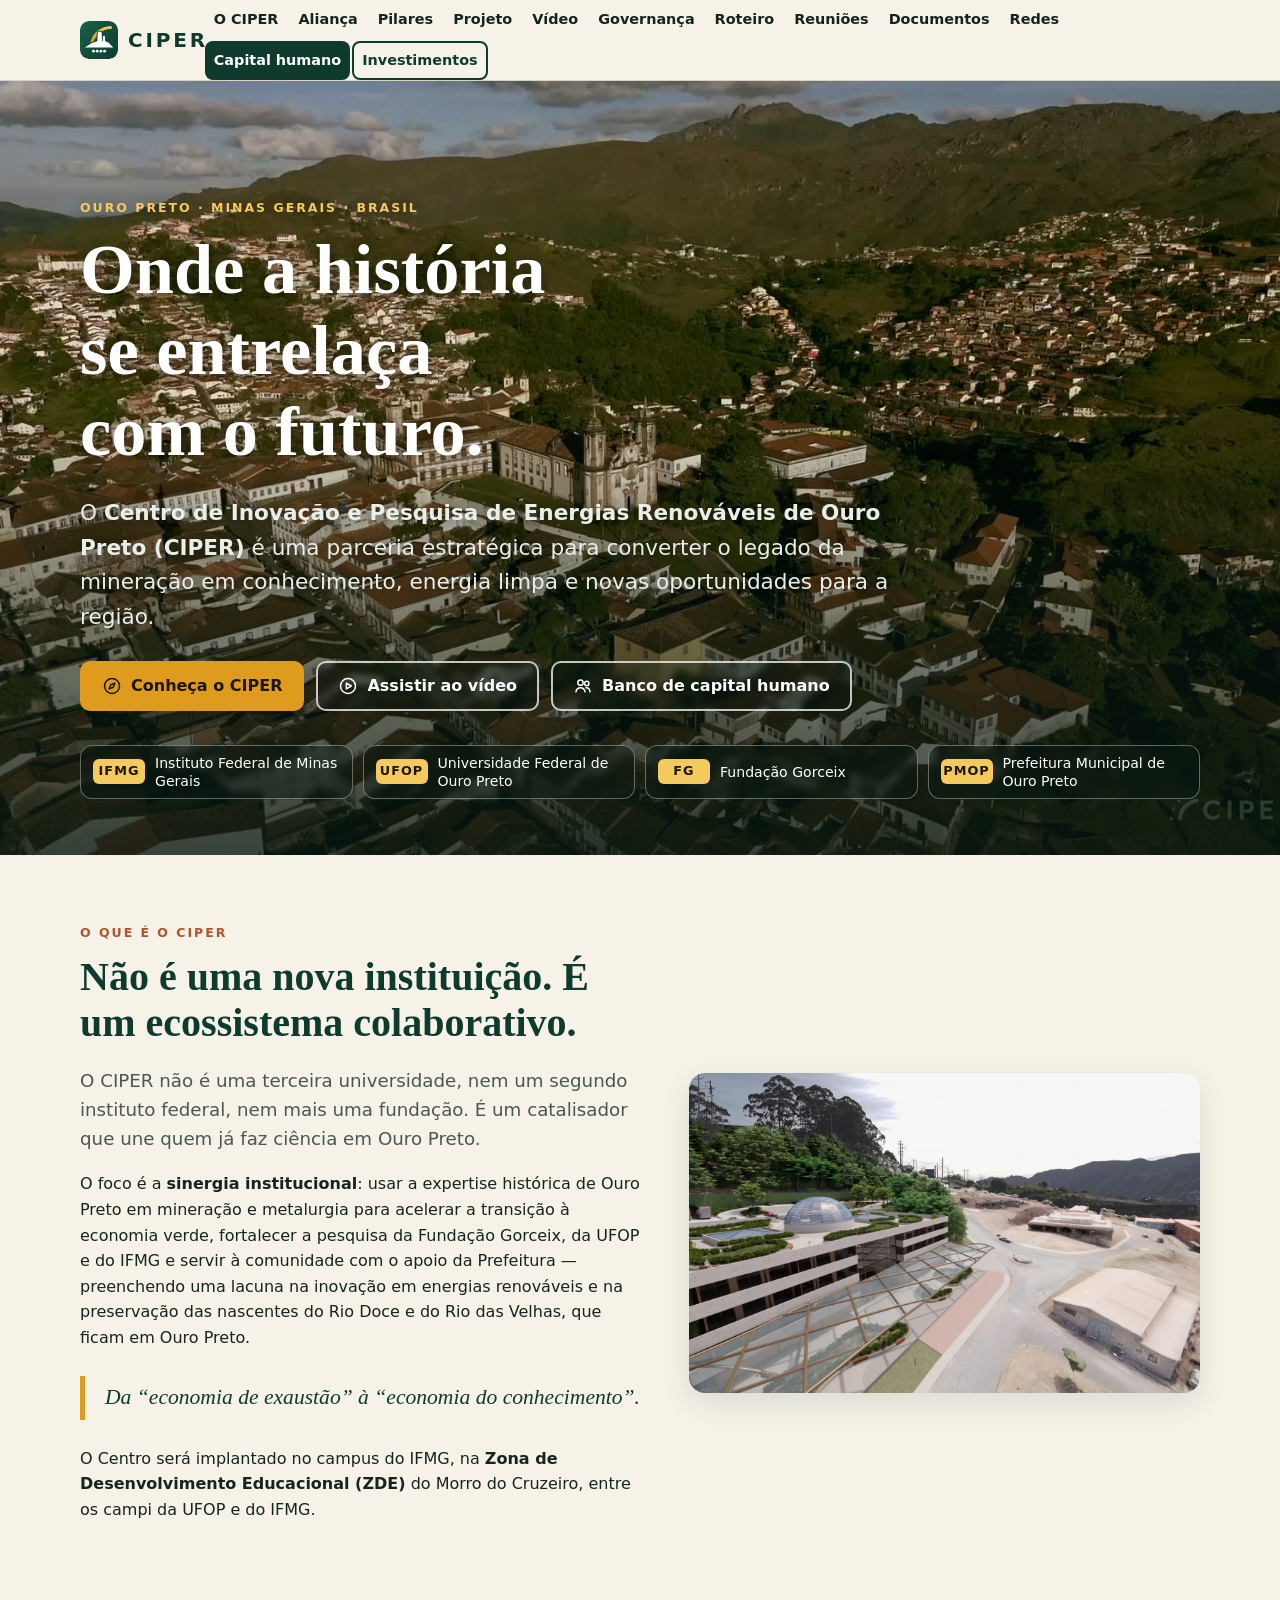
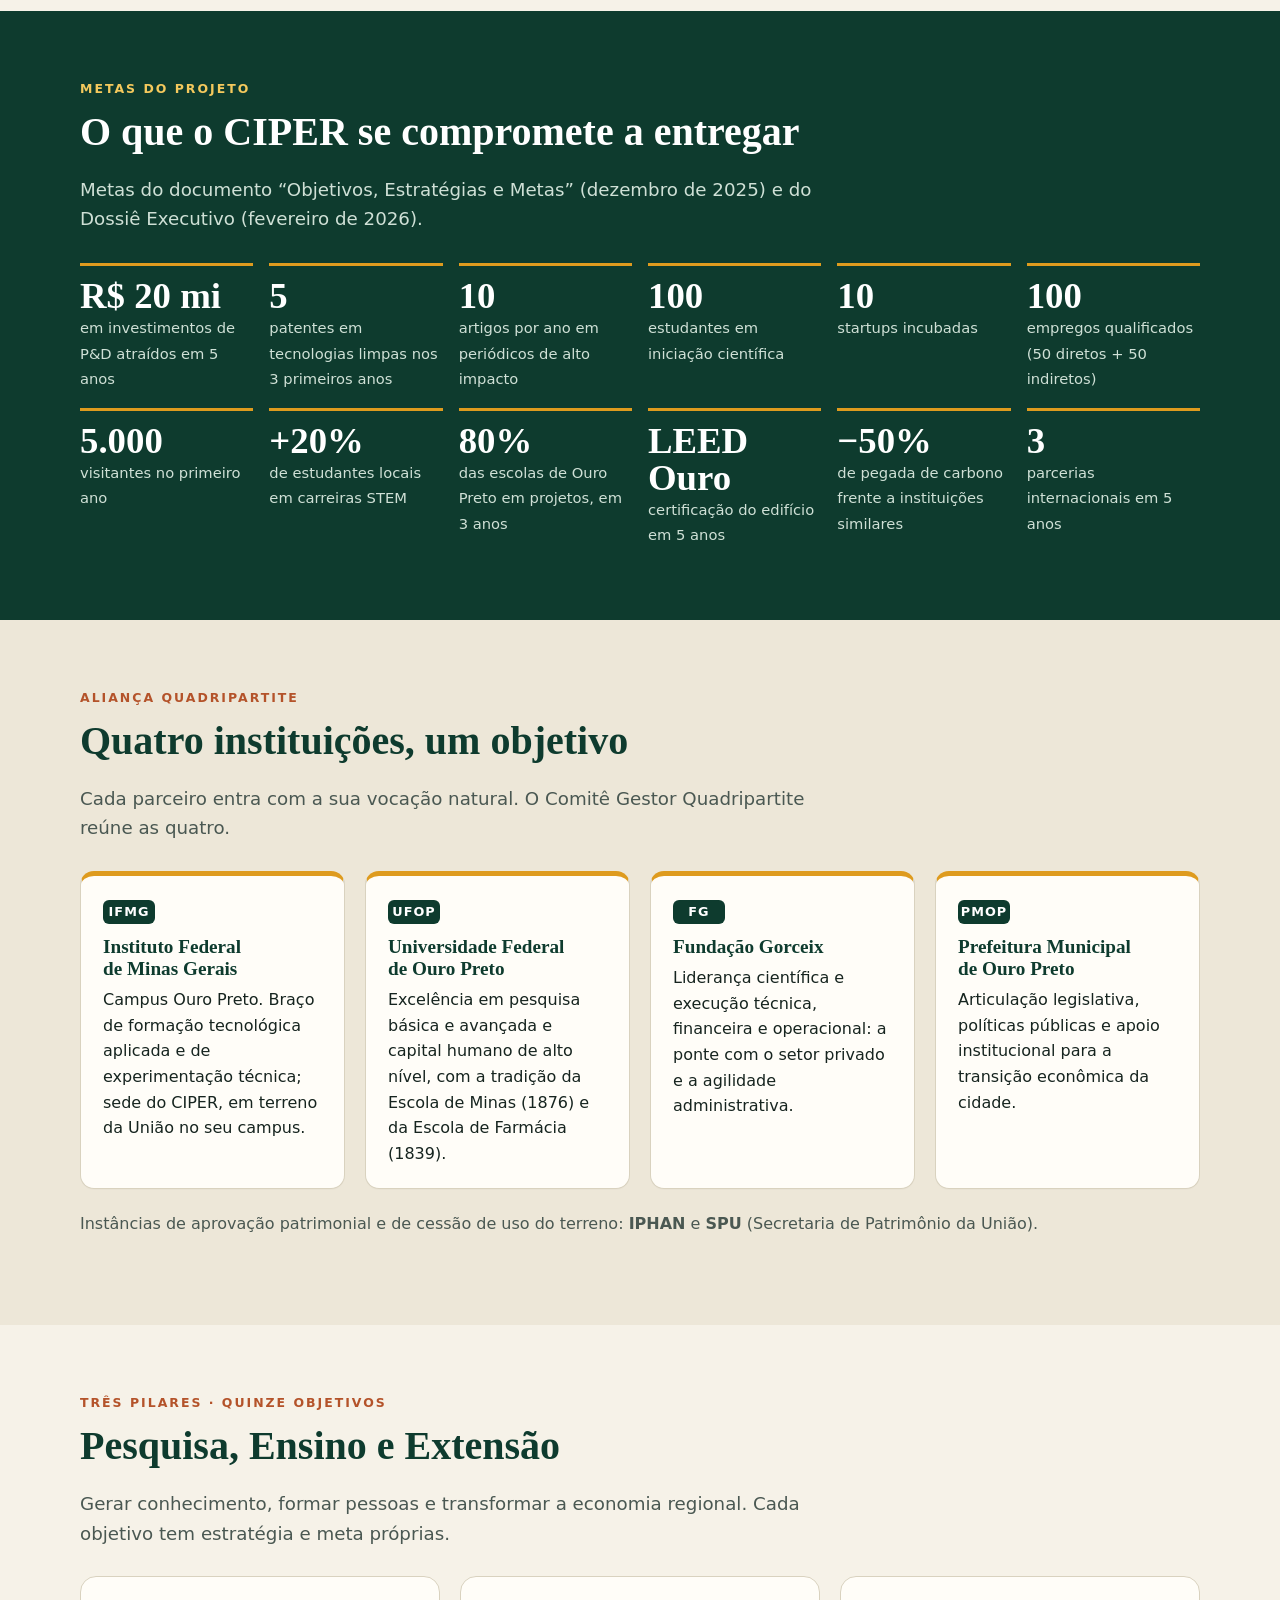
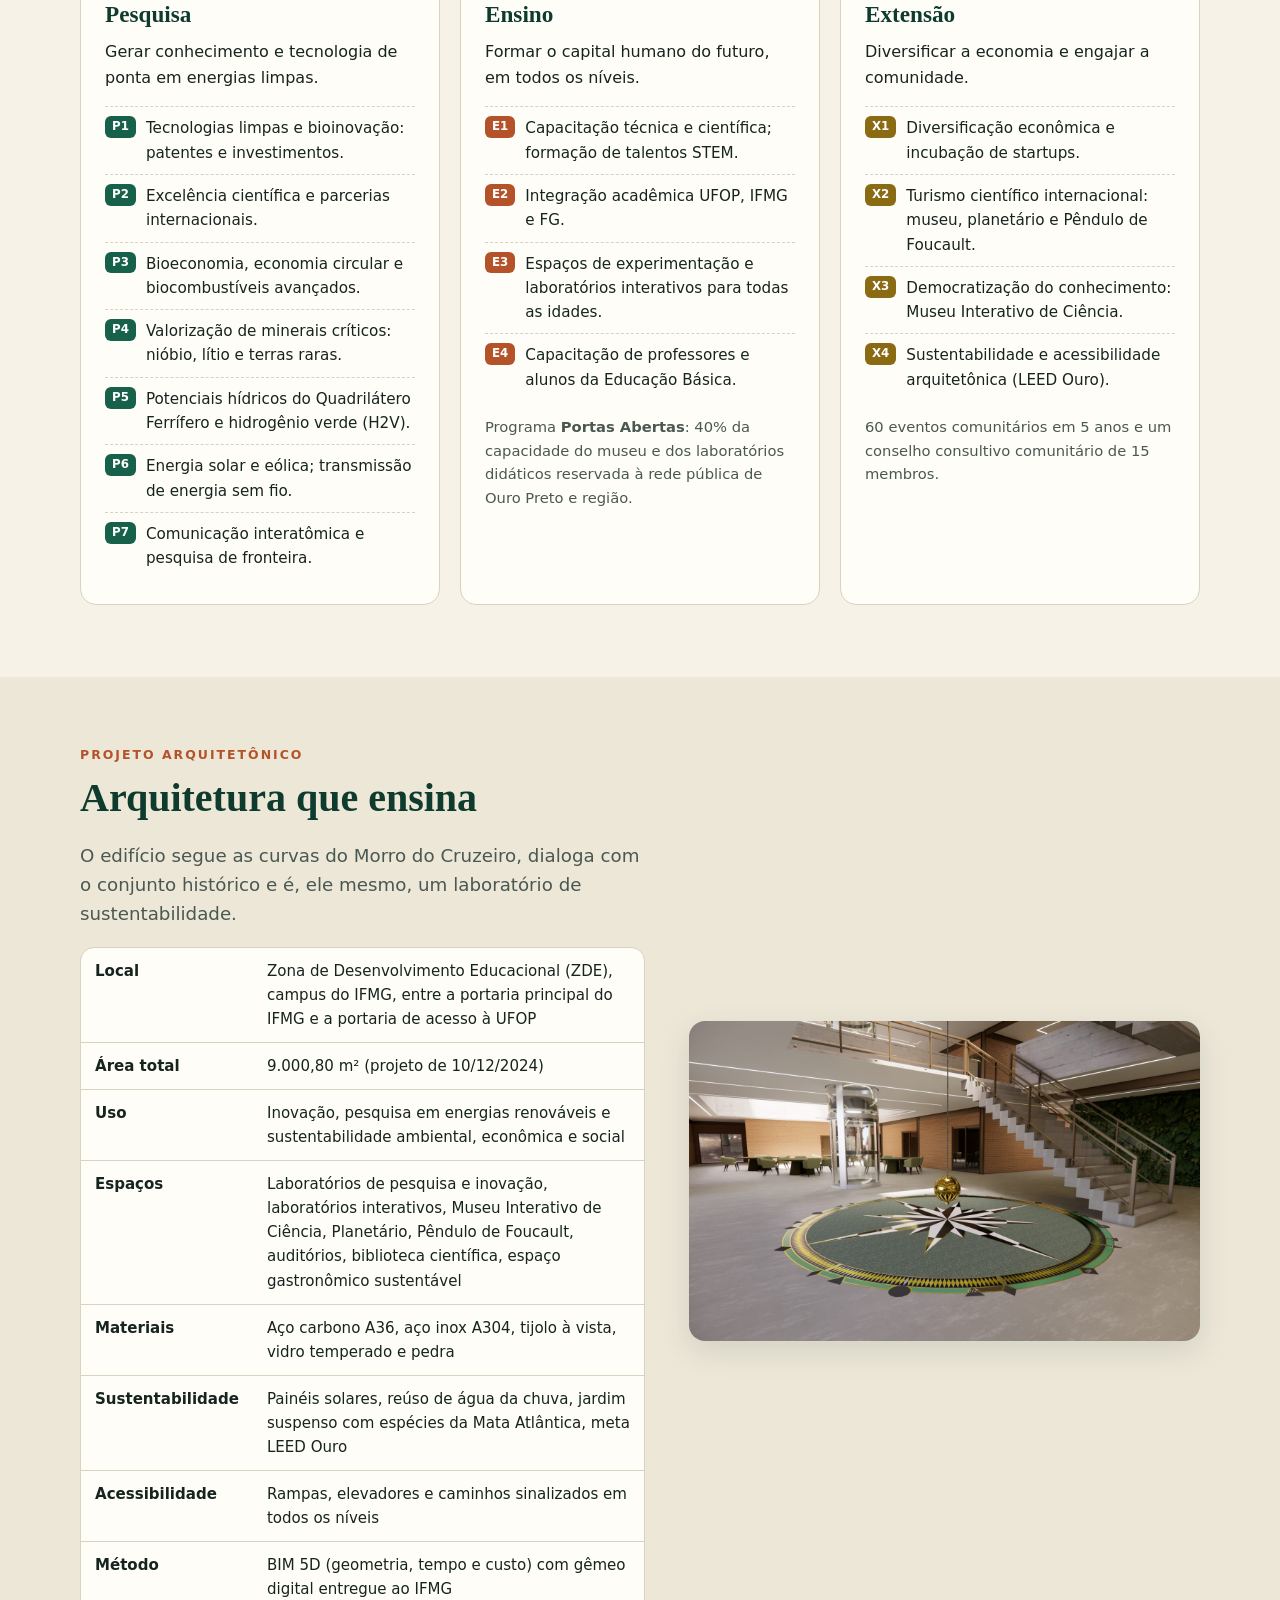
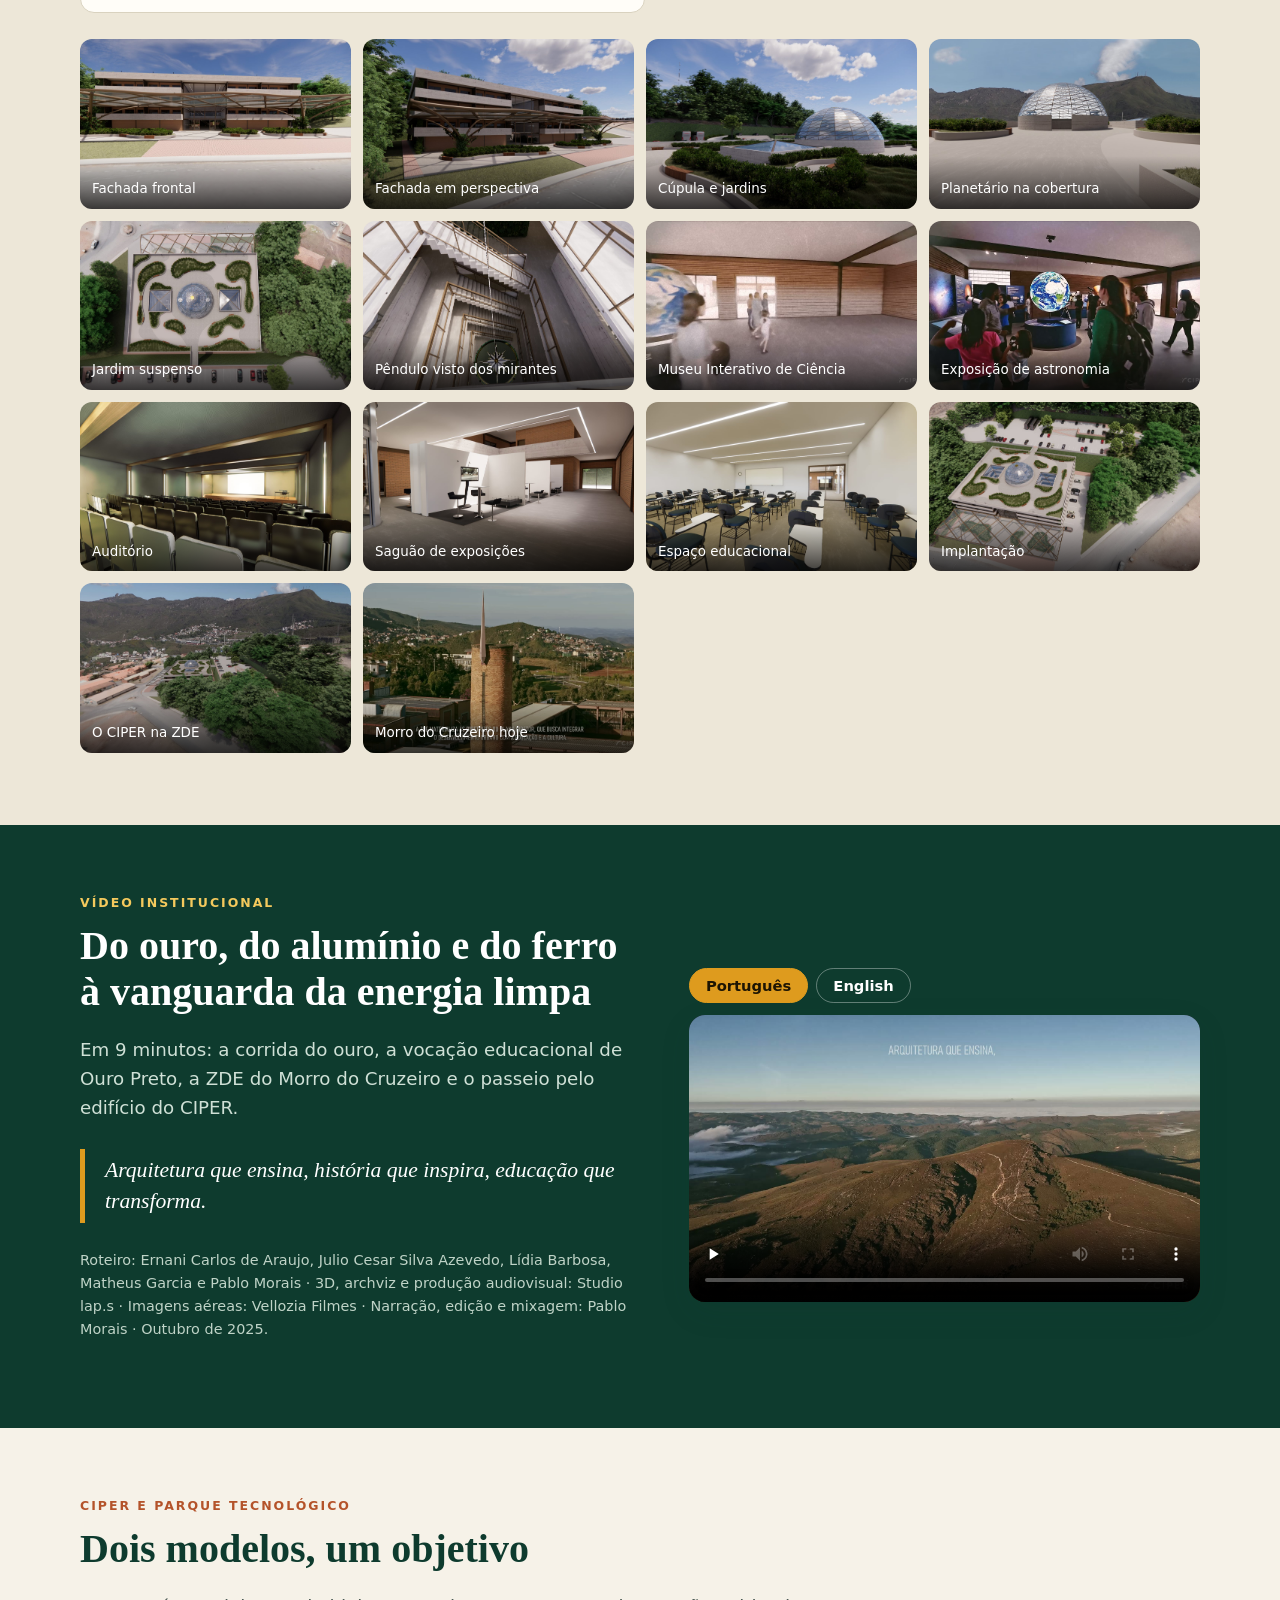
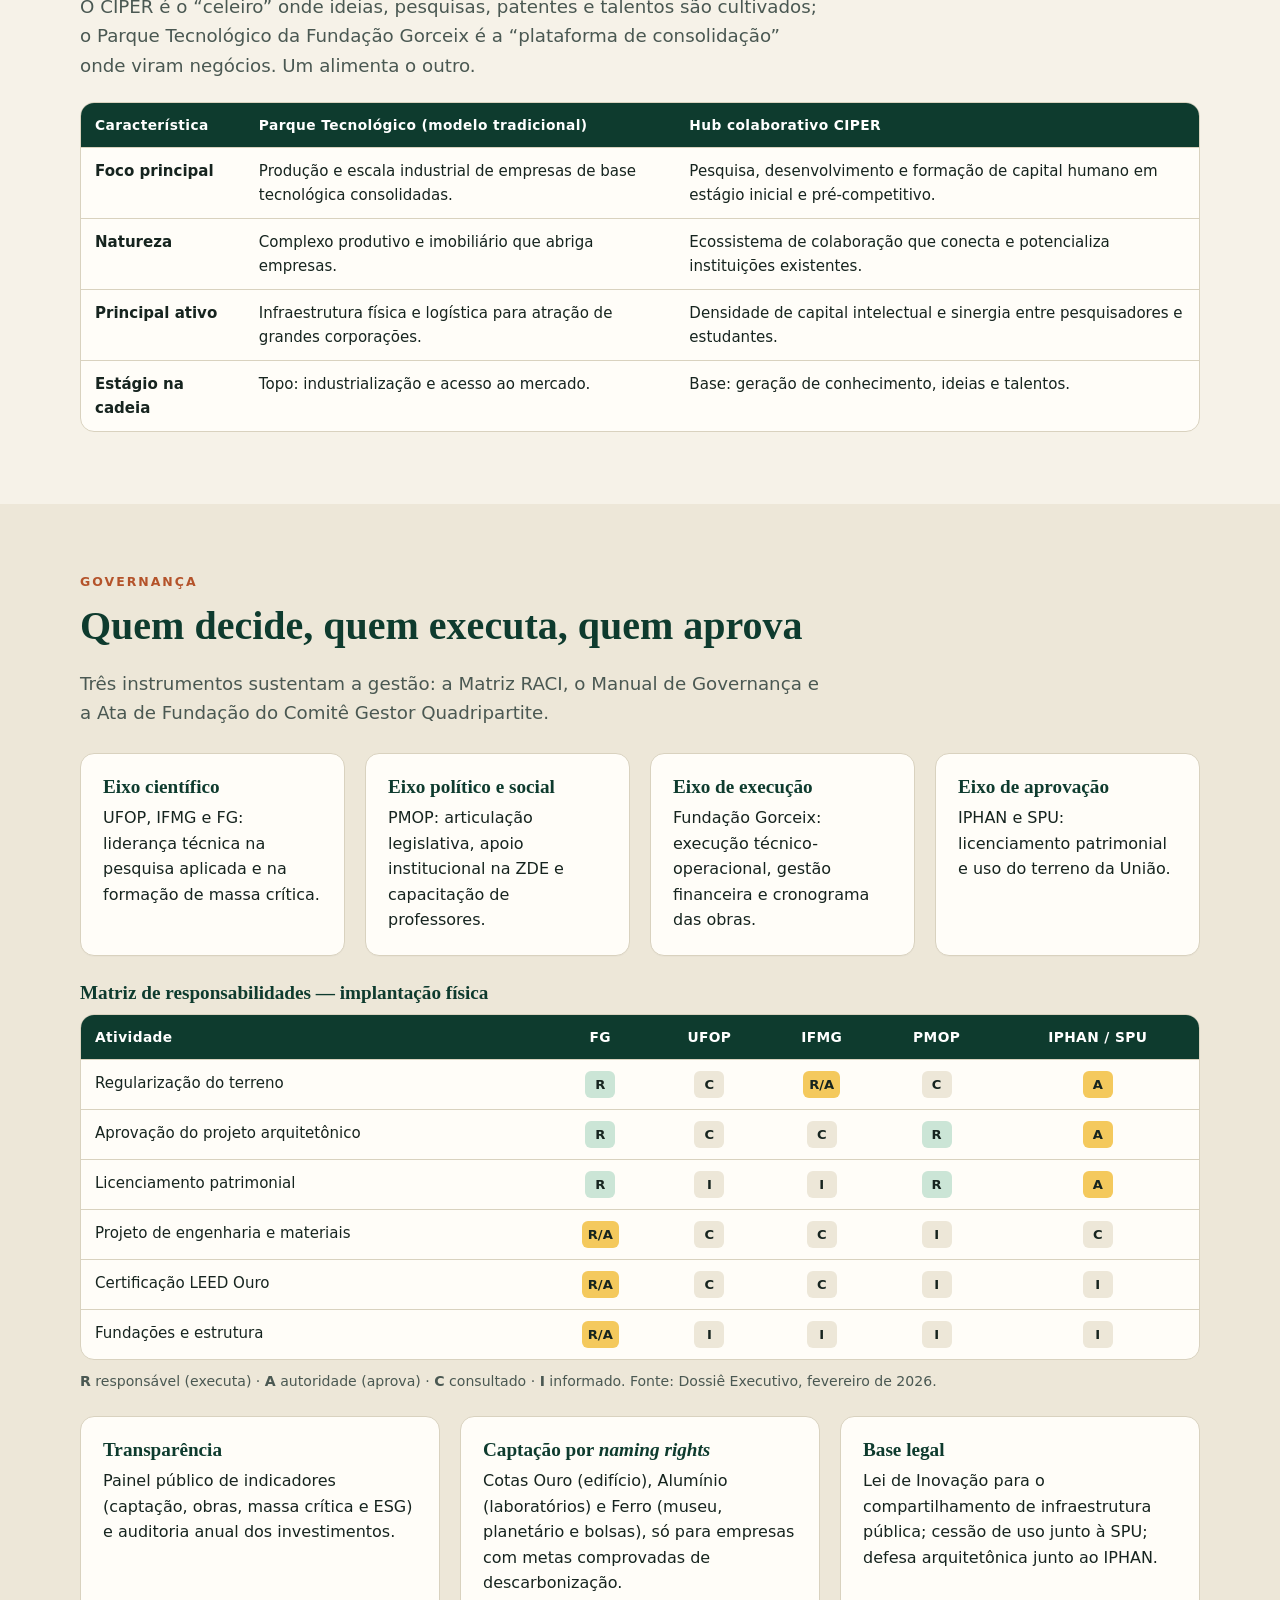
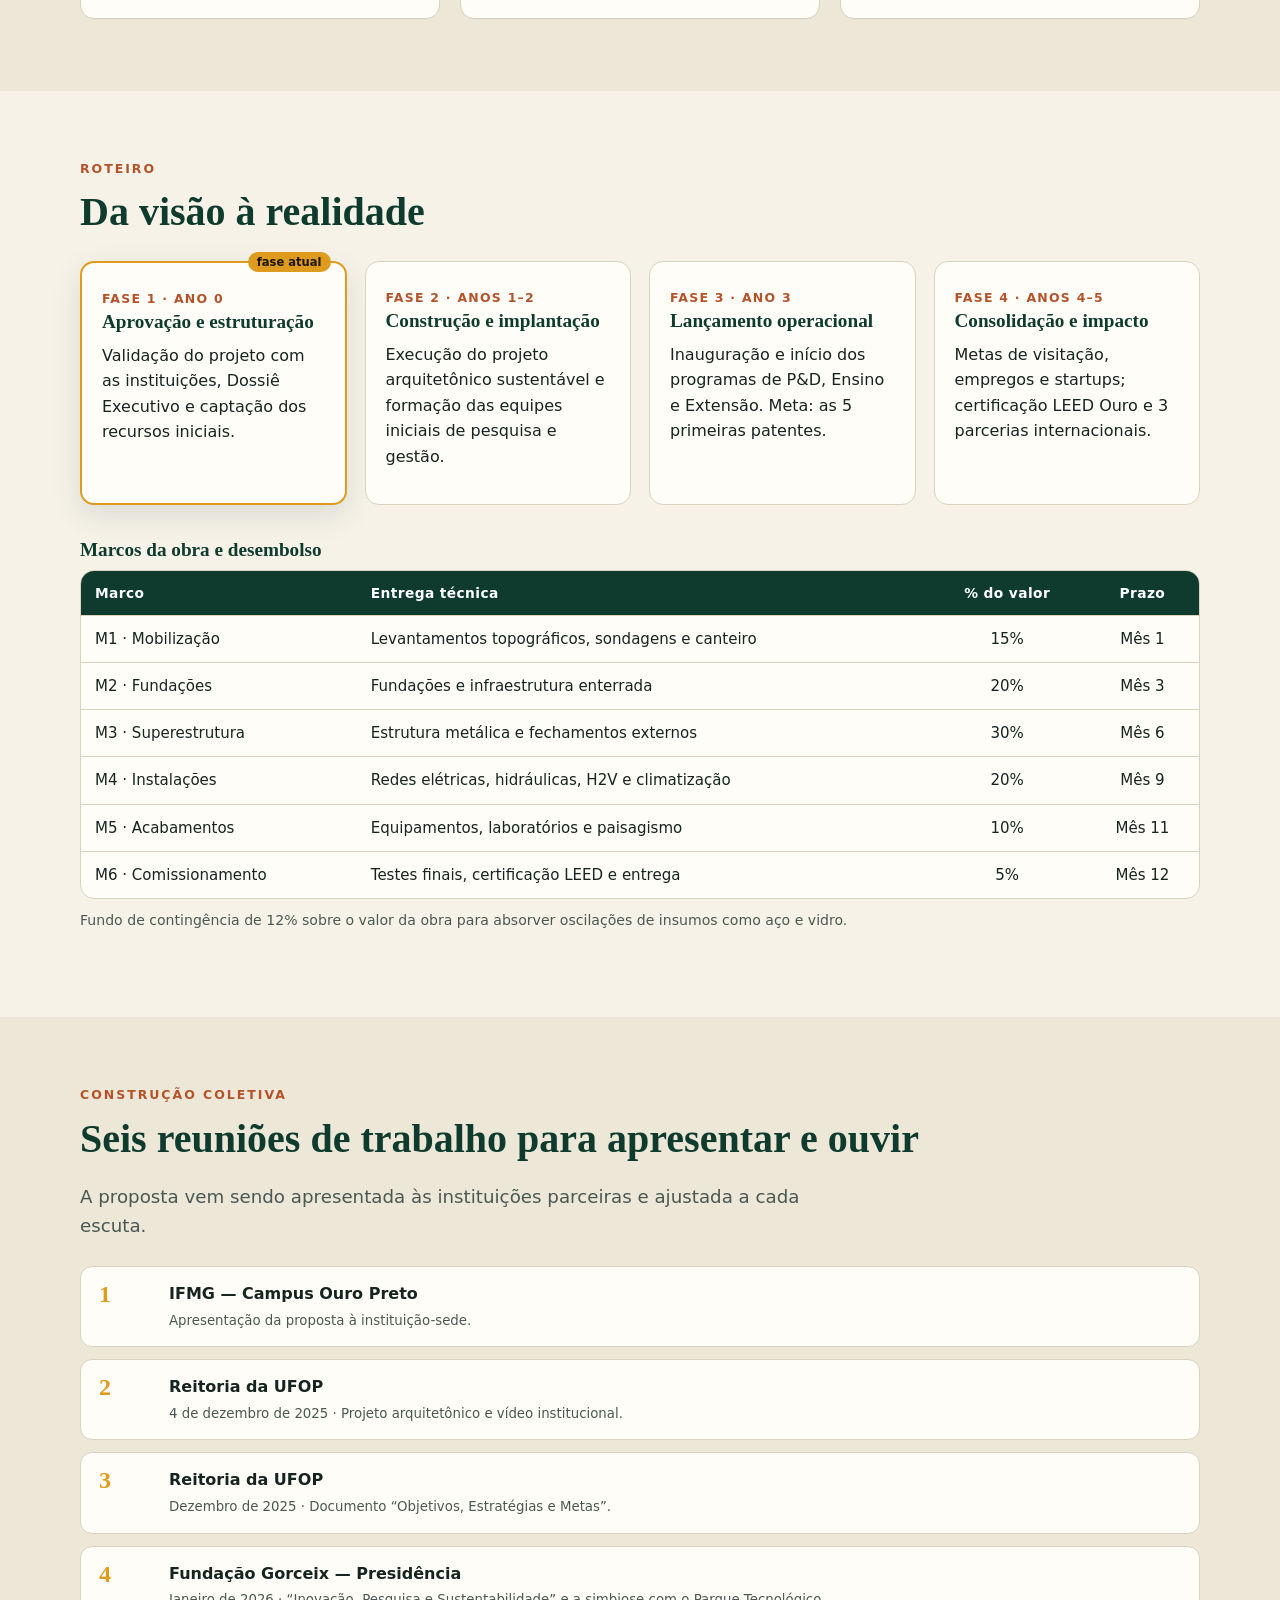
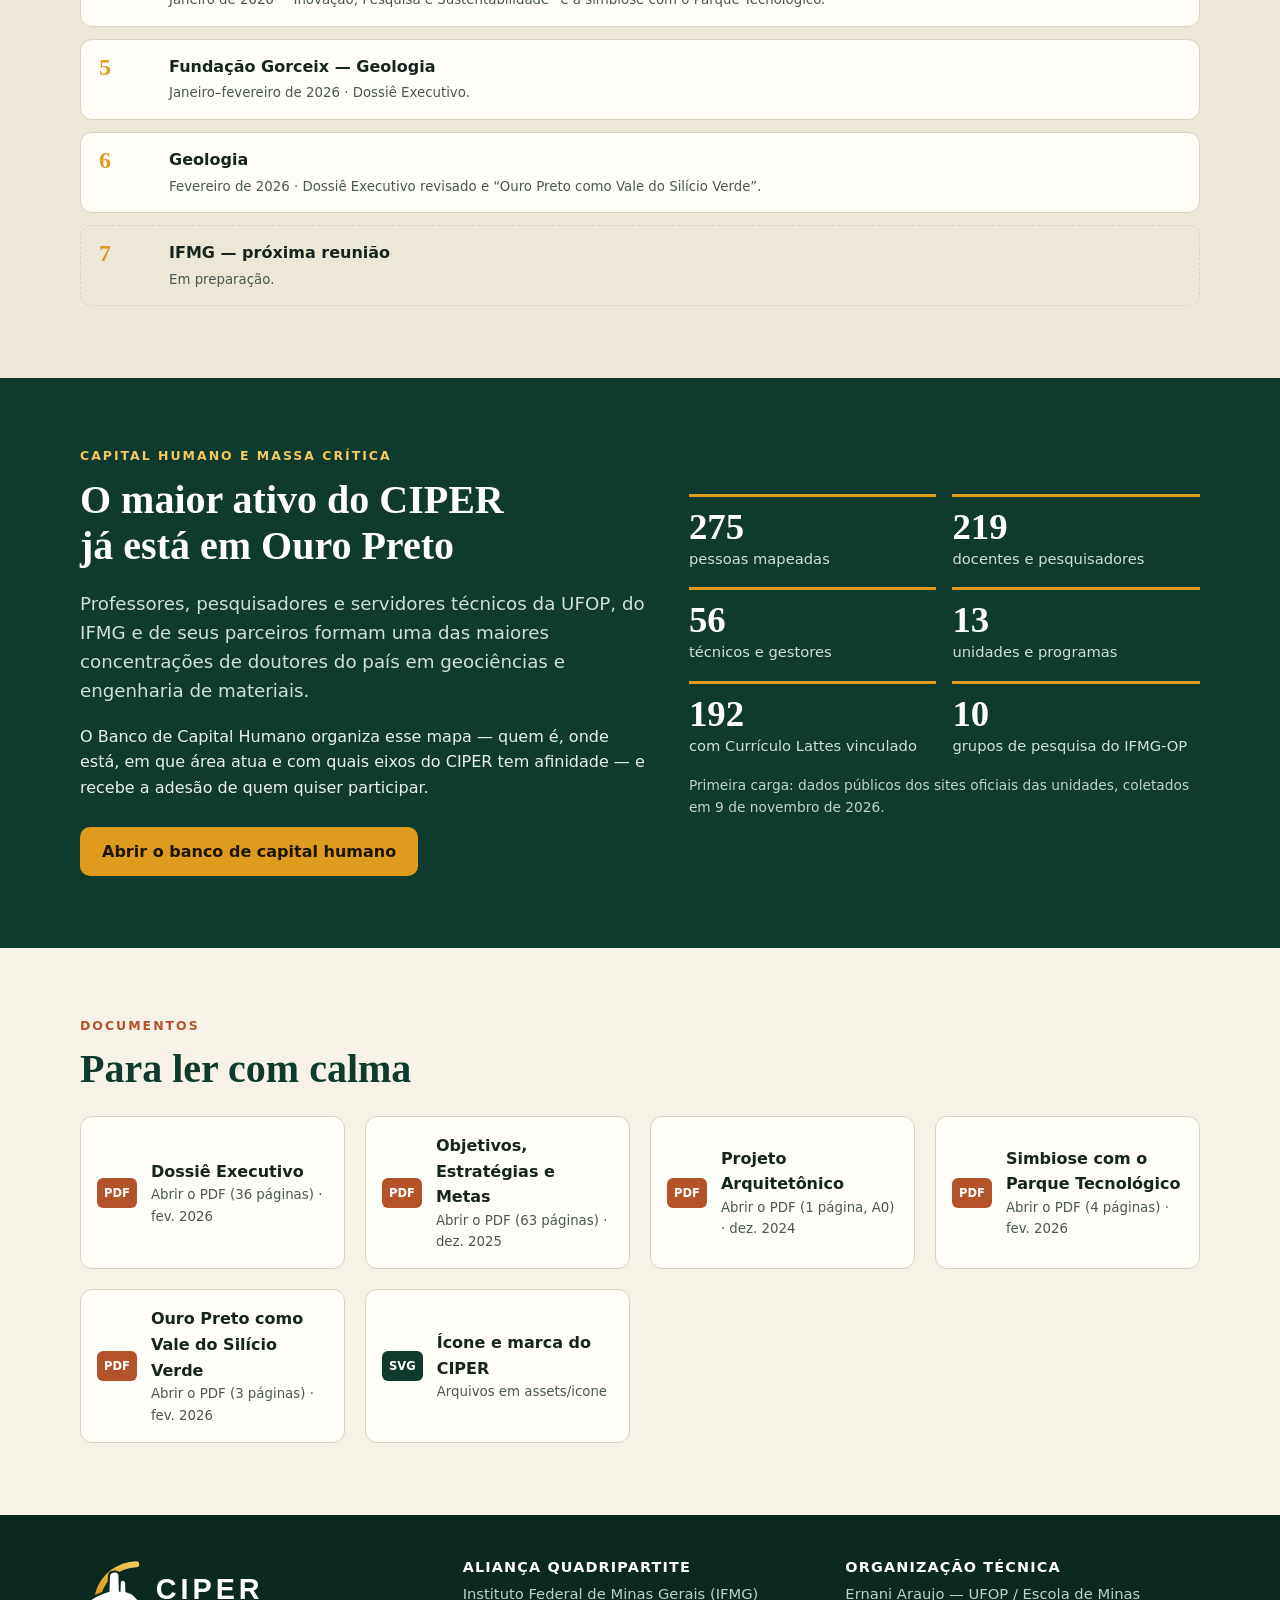
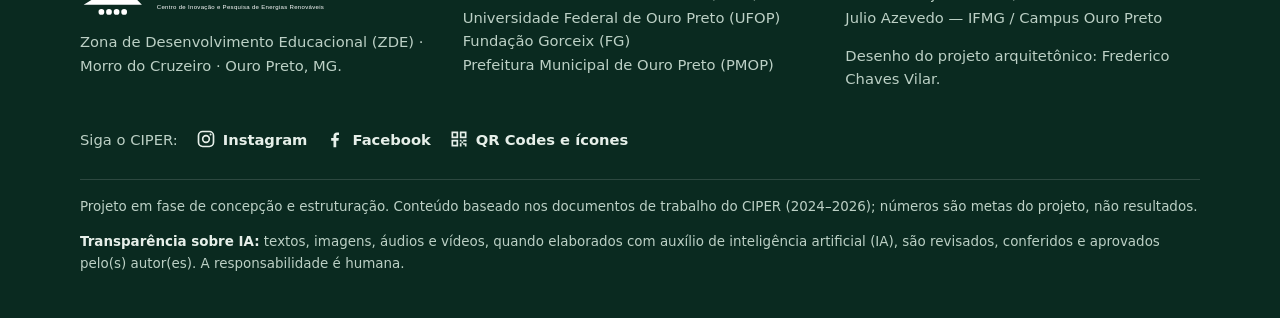
==== commit 2aae8ebd: "feat: pagina Redes com QR Codes e icones instalaveis no celular redes.html com QR do Instagram, do F" ====
--- a/index.html
+++ b/index.html
@@ -31,6 +31,7 @@
       <a href="#roteiro">Roteiro</a>
       <a href="#reunioes">Reuniões</a>
       <a href="#documentos">Documentos</a>
+      <a href="redes.html">Redes</a>
       <a class="cta" href="capital-humano.html">Capital humano</a>
       <a class="cta2" href="investimentos.html">Investimentos</a>
     </nav>
@@ -361,6 +362,9 @@
         <p>Desenho do projeto arquitetônico: Frederico Chaves Vilar.</p>
       </div>
     </div>
+    <!-- REDES:INICIO (gerado por _scripts/gerar_redes.py) -->
+    <p class="redes-rodape"><span>Siga o CIPER:</span> <a href="https://www.instagram.com/ciper.ouropreto/" target="_blank" rel="noopener"><svg viewBox="0 0 24 24" aria-hidden="true" fill="none" stroke="currentColor" stroke-width="2"><rect x="3" y="3" width="18" height="18" rx="5"/><circle cx="12" cy="12" r="4"/><circle cx="17.5" cy="6.5" r="1.2" fill="currentColor" stroke="none"/></svg>Instagram</a> <a href="https://www.facebook.com/ciper.ouropreto" target="_blank" rel="noopener"><svg viewBox="0 0 24 24" aria-hidden="true"><path fill="currentColor" d="M13.5 22v-8h2.7l.4-3.2h-3.1V8.8c0-.9.3-1.6 1.6-1.6h1.7V4.4c-.3 0-1.3-.1-2.5-.1-2.5 0-4.1 1.5-4.1 4.2v2.3H7.4V14h2.8v8z"/></svg>Facebook</a> <a href="redes.html"><svg viewBox="0 0 24 24" aria-hidden="true" fill="currentColor"><path d="M3 3h8v8H3zm2 2v4h4V5zm8-2h8v8h-8zm2 2v4h4V5zM3 13h8v8H3zm2 2v4h4v-4zm8-2h2v2h-2zm2 2h2v2h-2zm2-2h4v2h-4zm-4 4h2v4h-2zm4 0h4v4h-2v-2h-2z"/></svg>QR Codes e ícones</a></p>
+    <!-- REDES:FIM -->
     <p class="fim">Projeto em fase de concepção e estruturação. Conteúdo baseado nos documentos de trabalho do CIPER (2024–2026); números são metas do projeto, não resultados.</p>
     <p class="nota-ia"><strong>Transparência sobre IA:</strong> textos, imagens, áudios e vídeos, quando elaborados com auxílio de inteligência artificial (IA), são revisados, conferidos e aprovados pelo(s) autor(es). A responsabilidade é humana.</p>
   </div>
--- a/assets/css/site.css
+++ b/assets/css/site.css
@@ -28,11 +28,11 @@
 
 /* topo */
 .topo{position:sticky;top:0;z-index:50;background:rgba(246,242,232,.94);backdrop-filter:blur(8px);border-bottom:1px solid var(--linha)}
-.topo .wrap{display:flex;align-items:center;gap:18px;min-height:64px}
+.topo .wrap{display:flex;align-items:center;gap:14px;min-height:64px}
 .marca{display:flex;align-items:center;gap:10px;text-decoration:none;color:var(--verde);font:800 1.25rem/1 var(--sans);letter-spacing:.14em}
 .marca img{width:38px;height:38px;border-radius:9px}
-.menu{display:flex;gap:4px;margin-left:auto;flex-wrap:wrap}
-.menu a{padding:8px 10px;border-radius:8px;text-decoration:none;color:var(--tinta);font-size:.92rem;font-weight:600}
+.menu{display:flex;gap:2px;margin-left:auto;flex-wrap:wrap}
+.menu a{padding:8px 9px;border-radius:8px;text-decoration:none;color:var(--tinta);font-size:.9rem;font-weight:600}
 .menu a:hover,.menu a.ativo{background:var(--papel2);color:var(--verde)}
 .menu a.cta{background:var(--verde);color:#fff}
 .menu a.cta:hover{background:var(--verde2);color:#fff}
@@ -204,4 +204,31 @@
 .fala-lista .t{float:right;margin:0 0 4px 10px;font:700 .8rem/1 var(--sans);background:var(--verde);color:#fff;border-radius:6px;padding:6px 8px;text-decoration:none;white-space:nowrap}
 .fala-lista .t:hover{background:var(--verde2)}
 
+/* ===== Redes (redes.html, r/{rede}/ e rodapés) ===== */
+[hidden]{display:none!important}
+.redes{display:grid;grid-template-columns:repeat(auto-fit,minmax(260px,1fr));gap:20px}
+.rede{display:flex;flex-direction:column;align-items:center;text-align:center}
+.rede-ico{width:72px;height:72px;border-radius:16px;margin:0 auto 12px}
+.rede-conta{color:var(--tinta2);margin:0 0 4px}
+.qr{width:100%;max-width:220px;margin:12px auto 6px;background:#fff;border:1px solid var(--linha);border-radius:12px;padding:10px}
+.qr svg{display:block;width:100%;height:auto}
+.qr-url{font-size:.8rem;color:var(--tinta2);word-break:break-all;margin:0 0 14px}
+.rede-botoes{display:flex;flex-direction:column;gap:10px;width:100%;margin-top:auto}
+.rede-botoes .btn{justify-content:center}
+.passos{margin:0;padding-left:1.3em}
+.passos li{margin-bottom:.5em}
+.baixar{list-style:none;padding:0;margin:0;display:grid;gap:10px}
+.baixar li{display:flex;flex-wrap:wrap;gap:8px 16px;align-items:center;background:var(--branco);border:1px solid var(--linha);border-radius:12px;padding:12px 16px}
+.baixar b{min-width:130px;color:var(--verde)}
+footer .redes-rodape{display:flex;flex-wrap:wrap;gap:8px 18px;align-items:center;margin:22px 0 0}
+footer .redes-rodape a{display:inline-flex;align-items:center;gap:7px;text-decoration:none;font-weight:600}
+footer .redes-rodape a:hover{text-decoration:underline}
+footer .redes-rodape svg{width:20px;height:20px;flex:0 0 auto}
+.rp-volta{margin-left:auto;font-weight:600;text-decoration:none}
+.rede-pagina{max-width:560px;margin:0 auto;padding:40px 20px 56px;text-align:center}
+.rp-ico{width:120px;height:120px;border-radius:26px;margin:0 auto 18px;box-shadow:var(--sombra)}
+.rede-pagina .lead{margin:0 auto 10px}
+.rede-pagina .btn{width:100%;justify-content:center;margin-top:12px}
+.rede-pagina .guia{text-align:left;margin-top:28px}
+
 @media print{.topo,.filtros,.pag,footer,.botoes{display:none}}
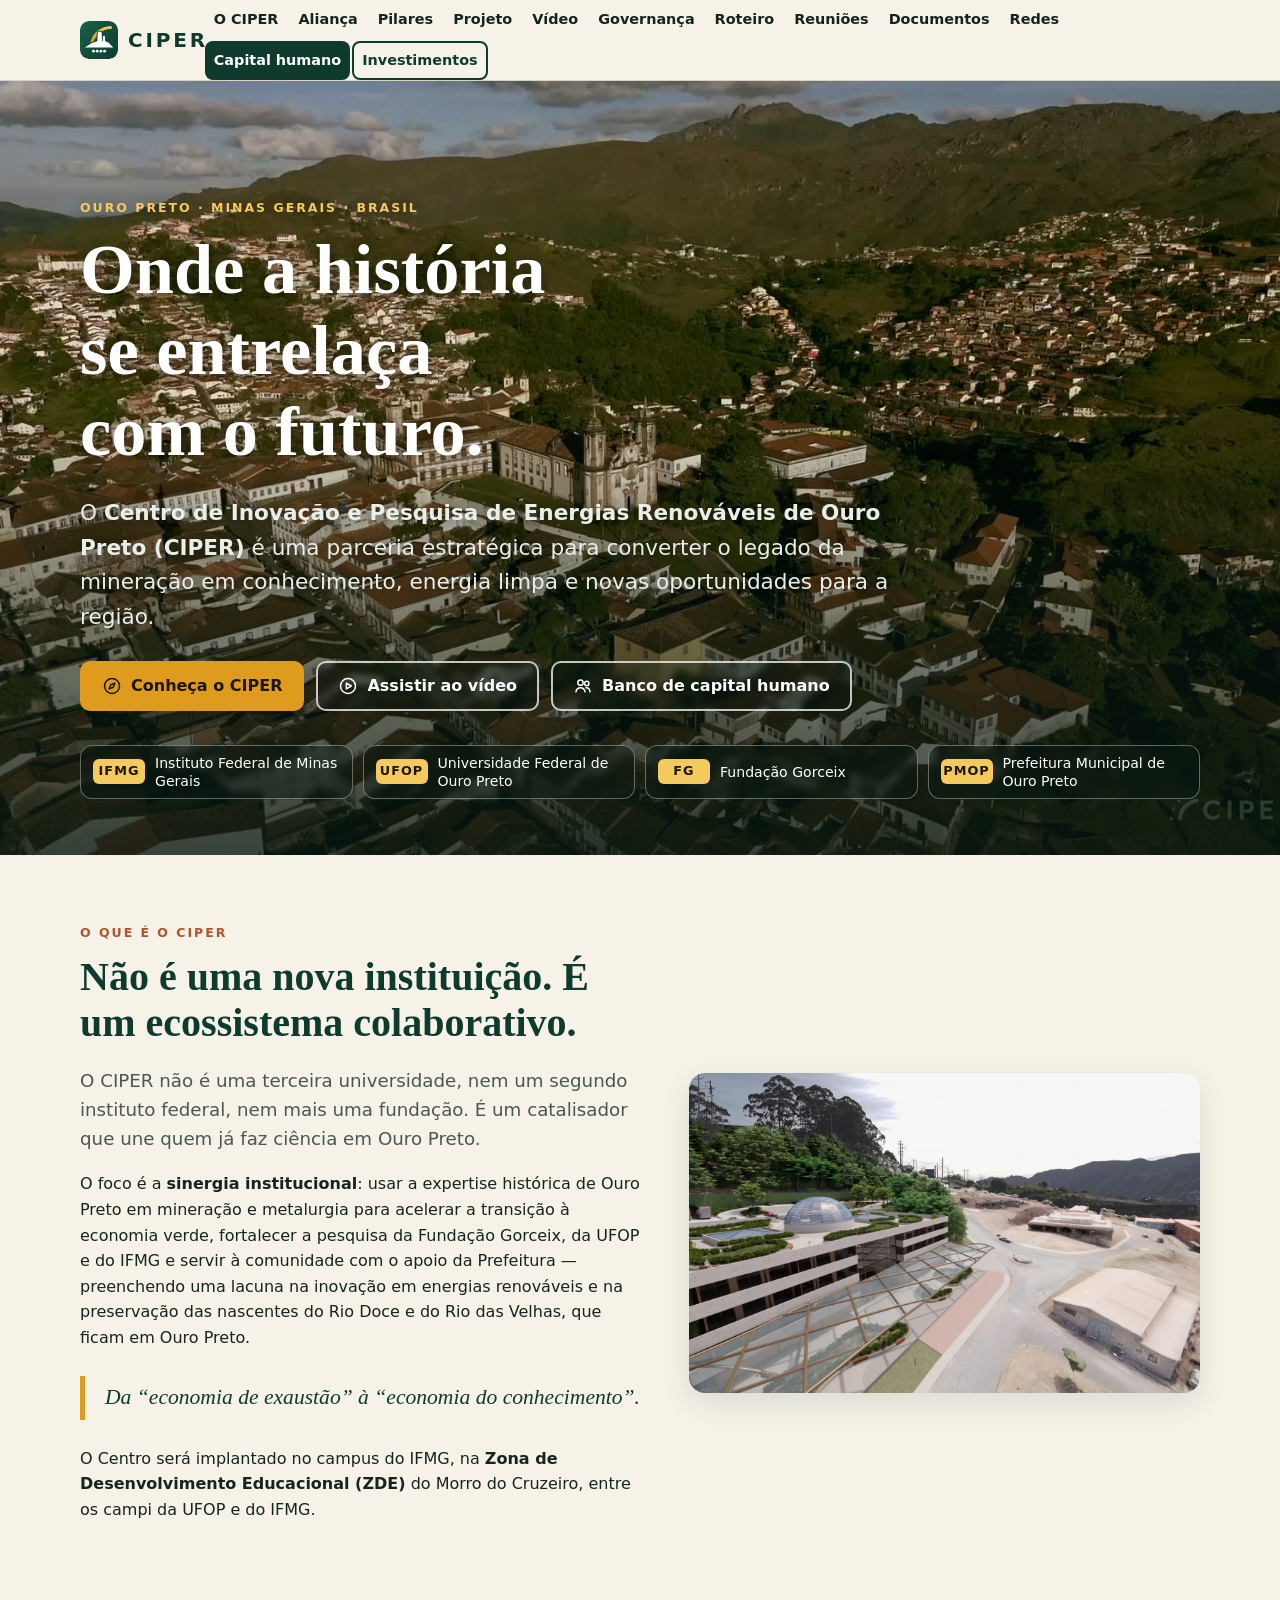
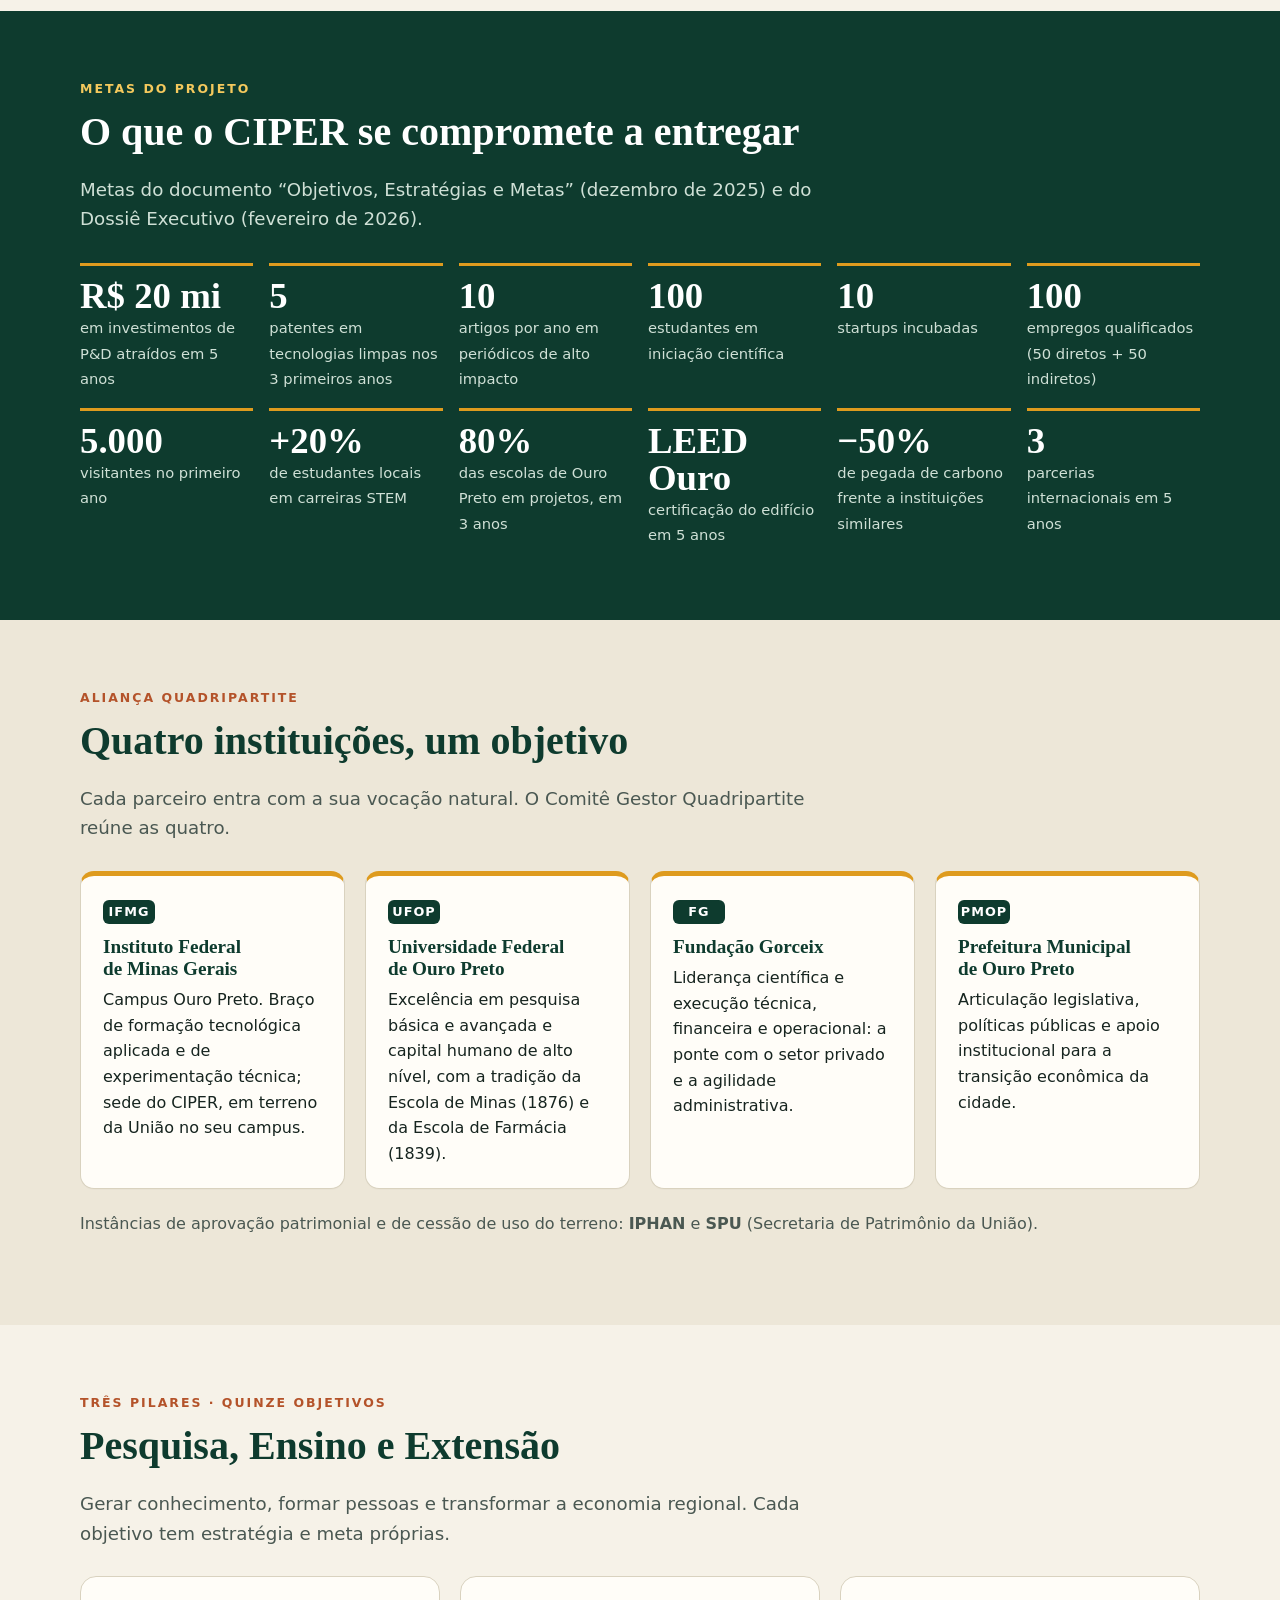
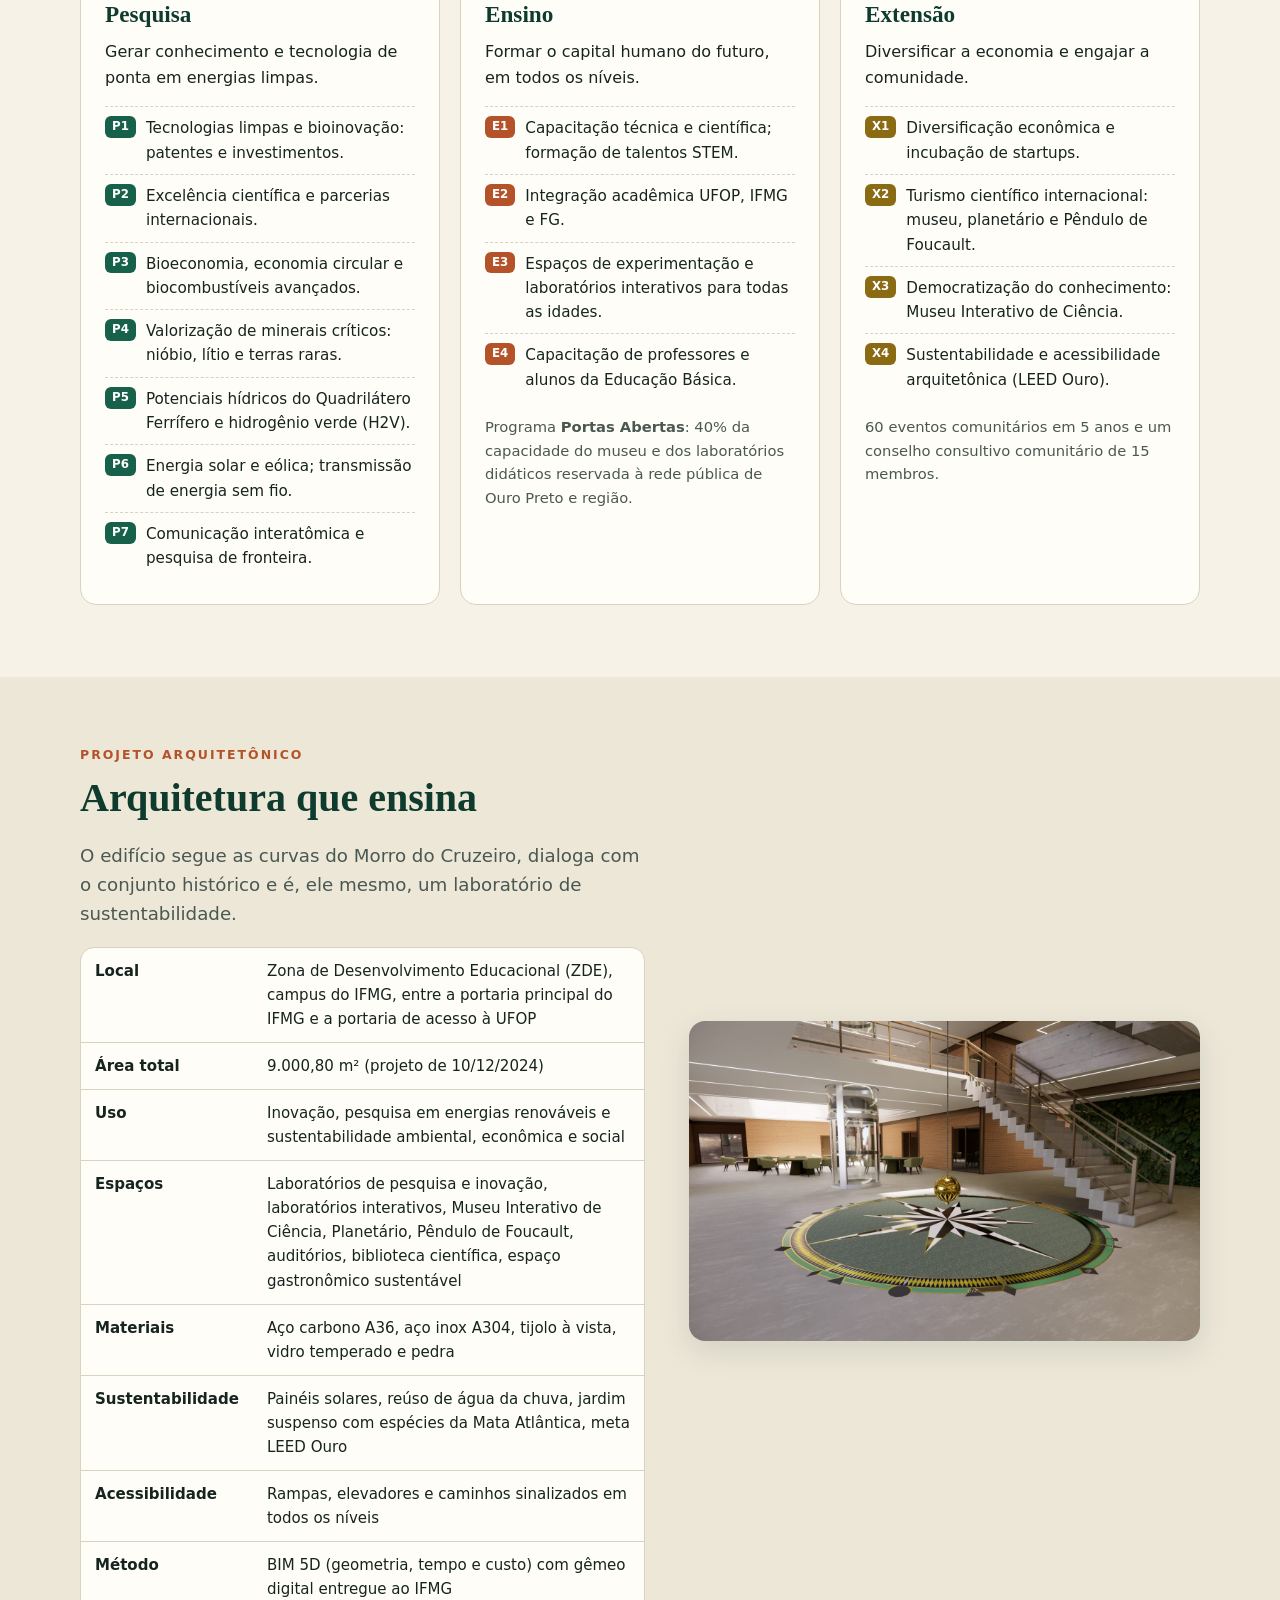
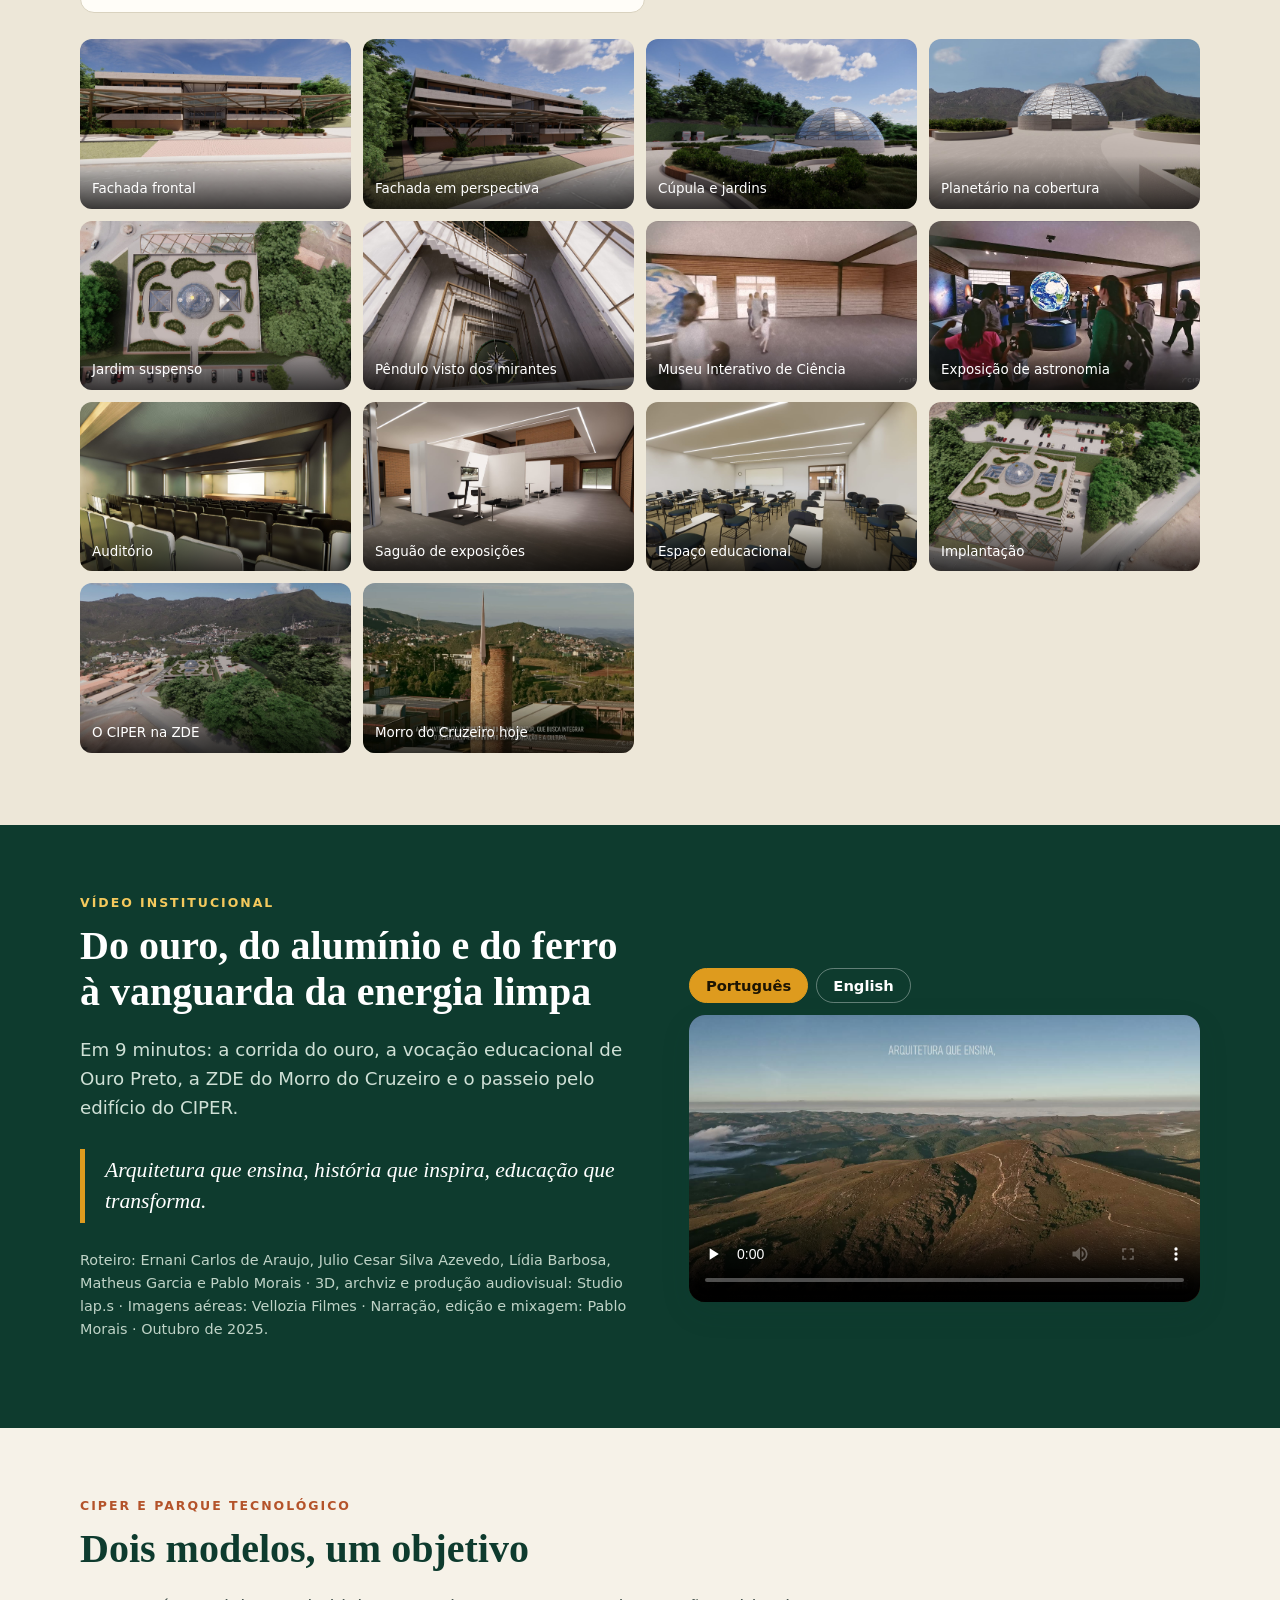
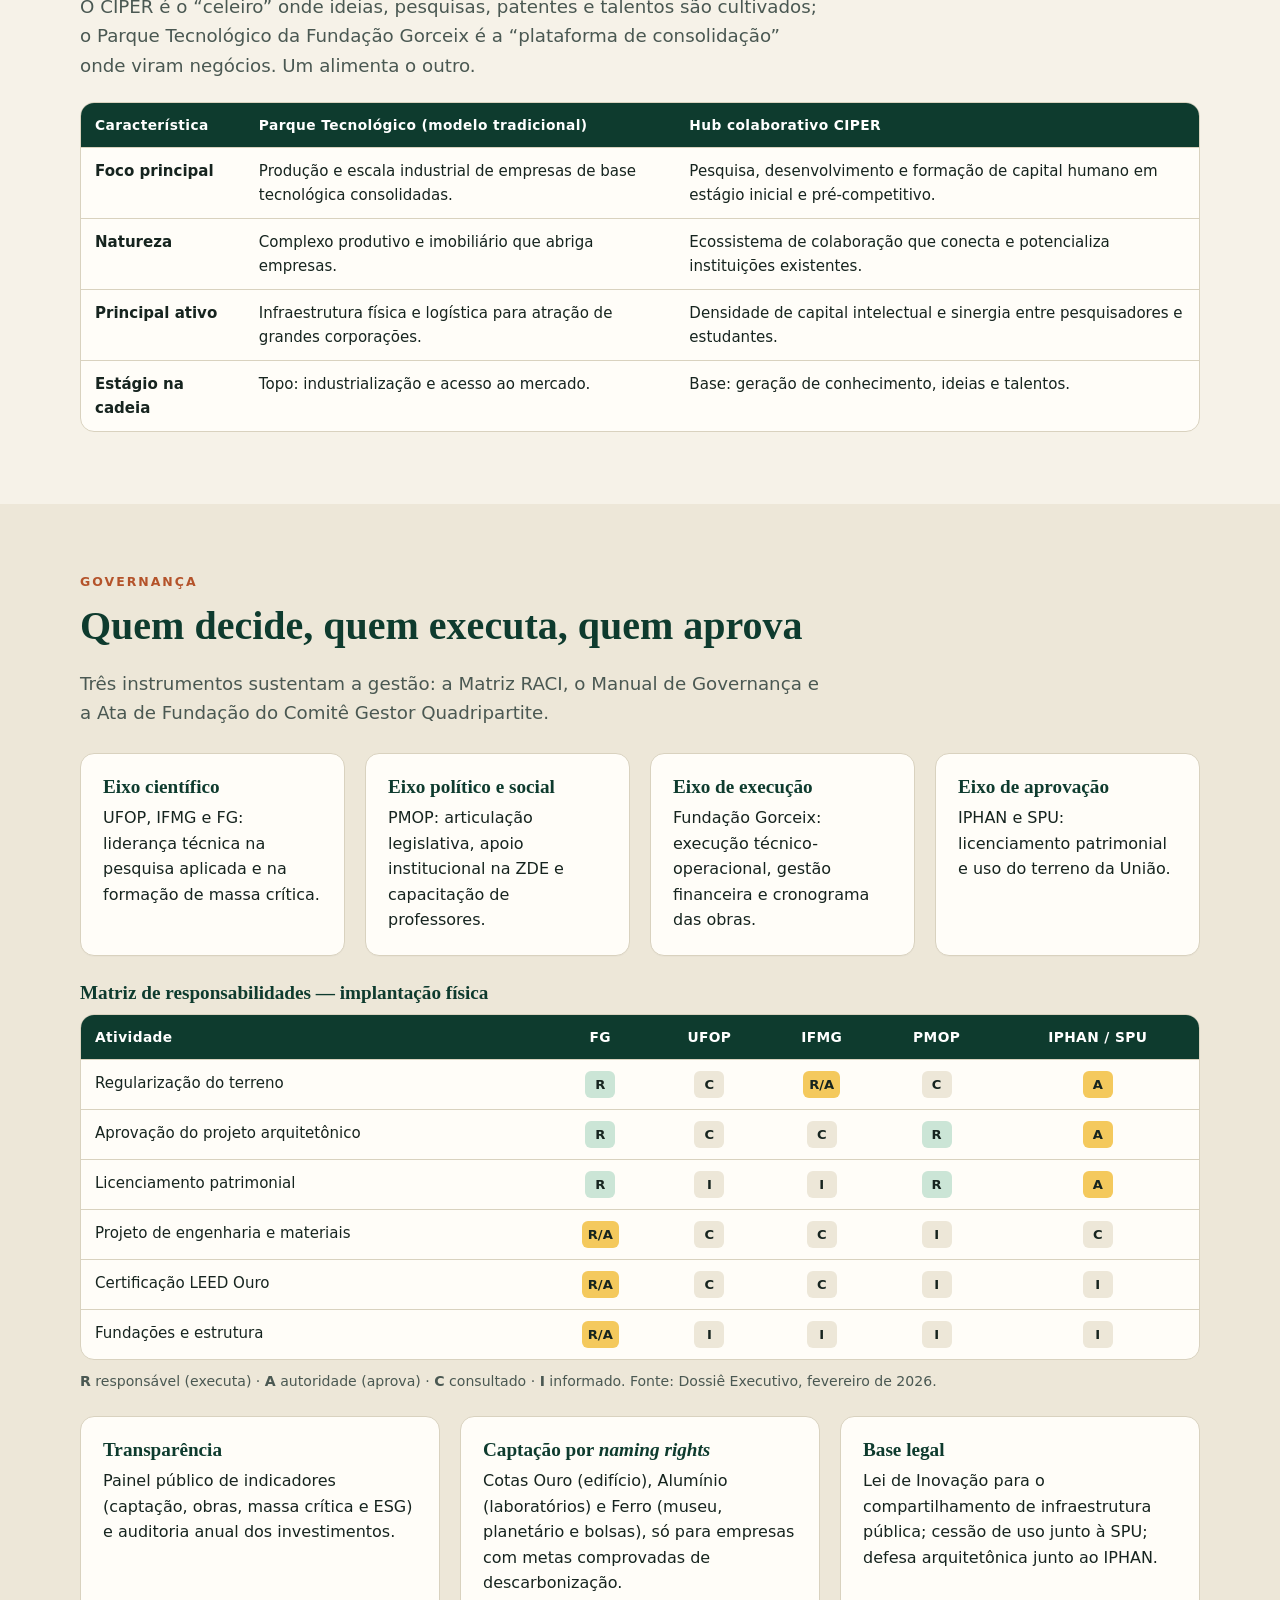
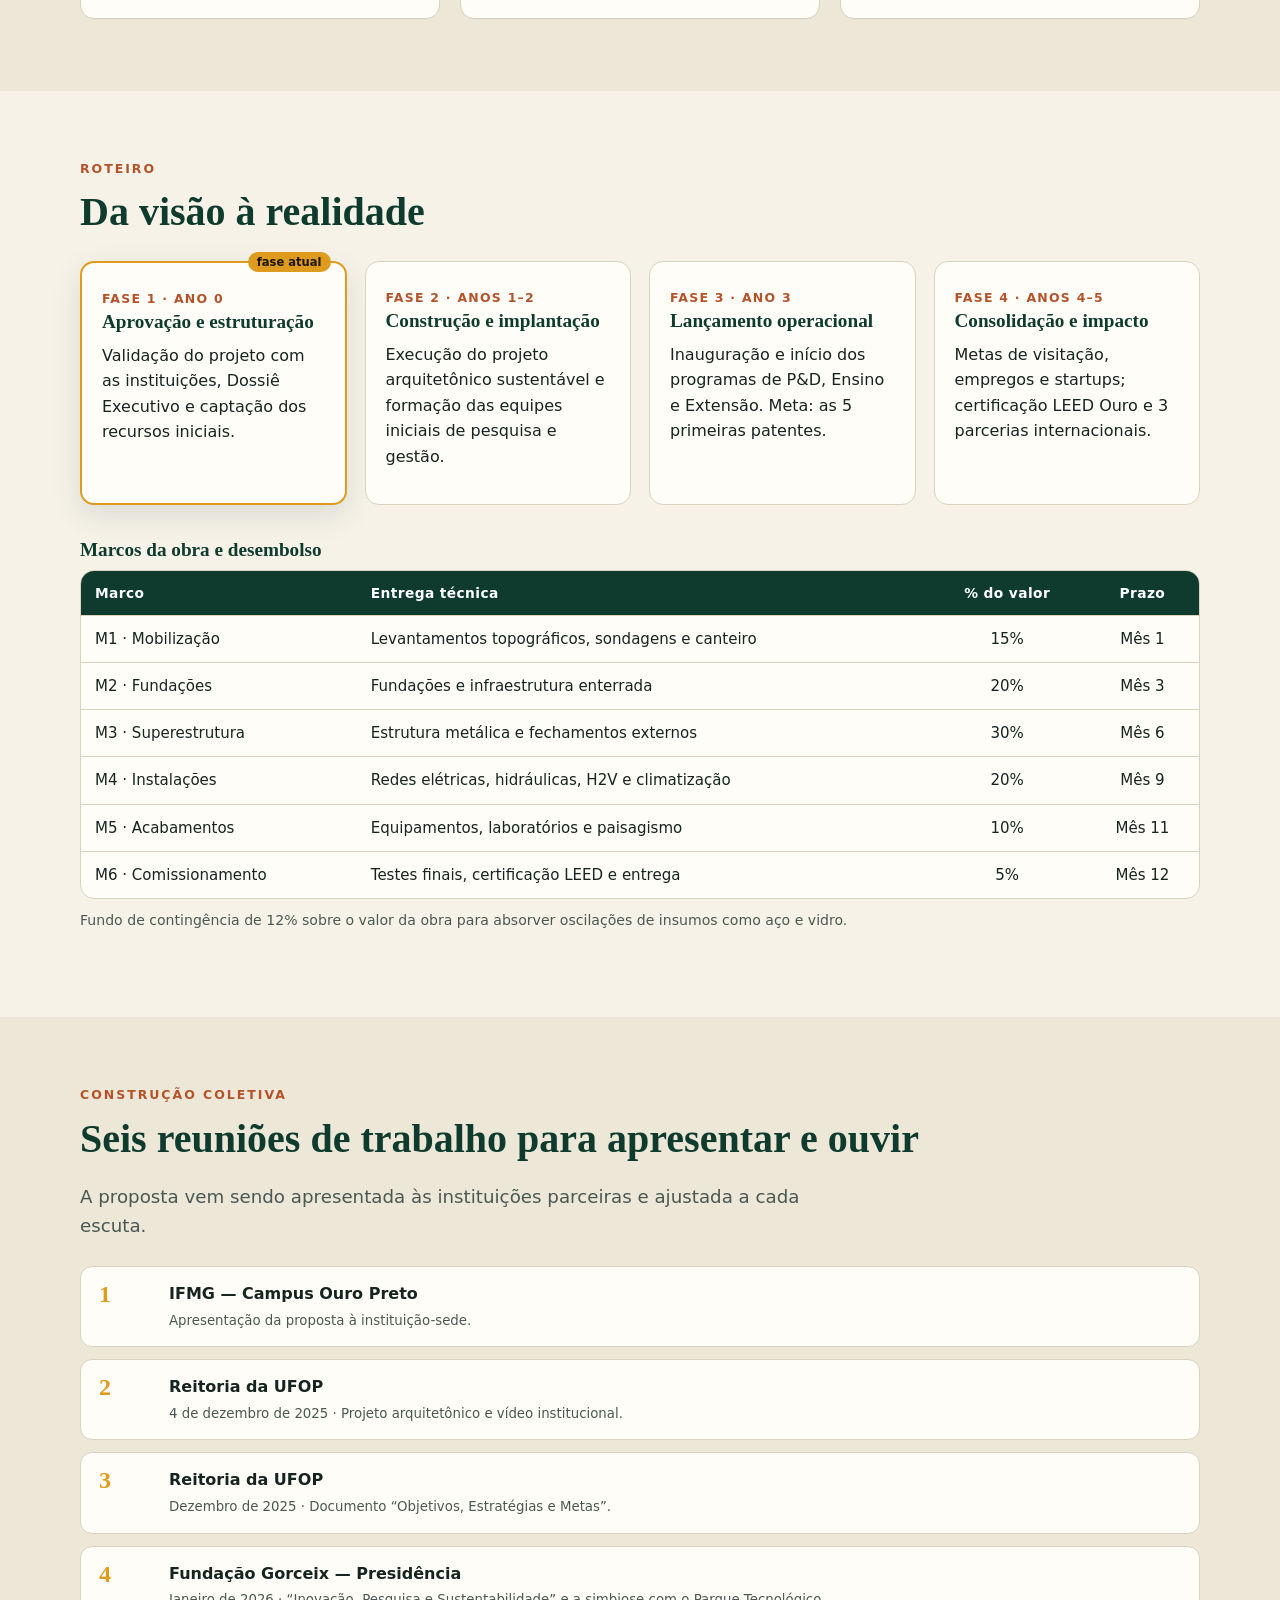
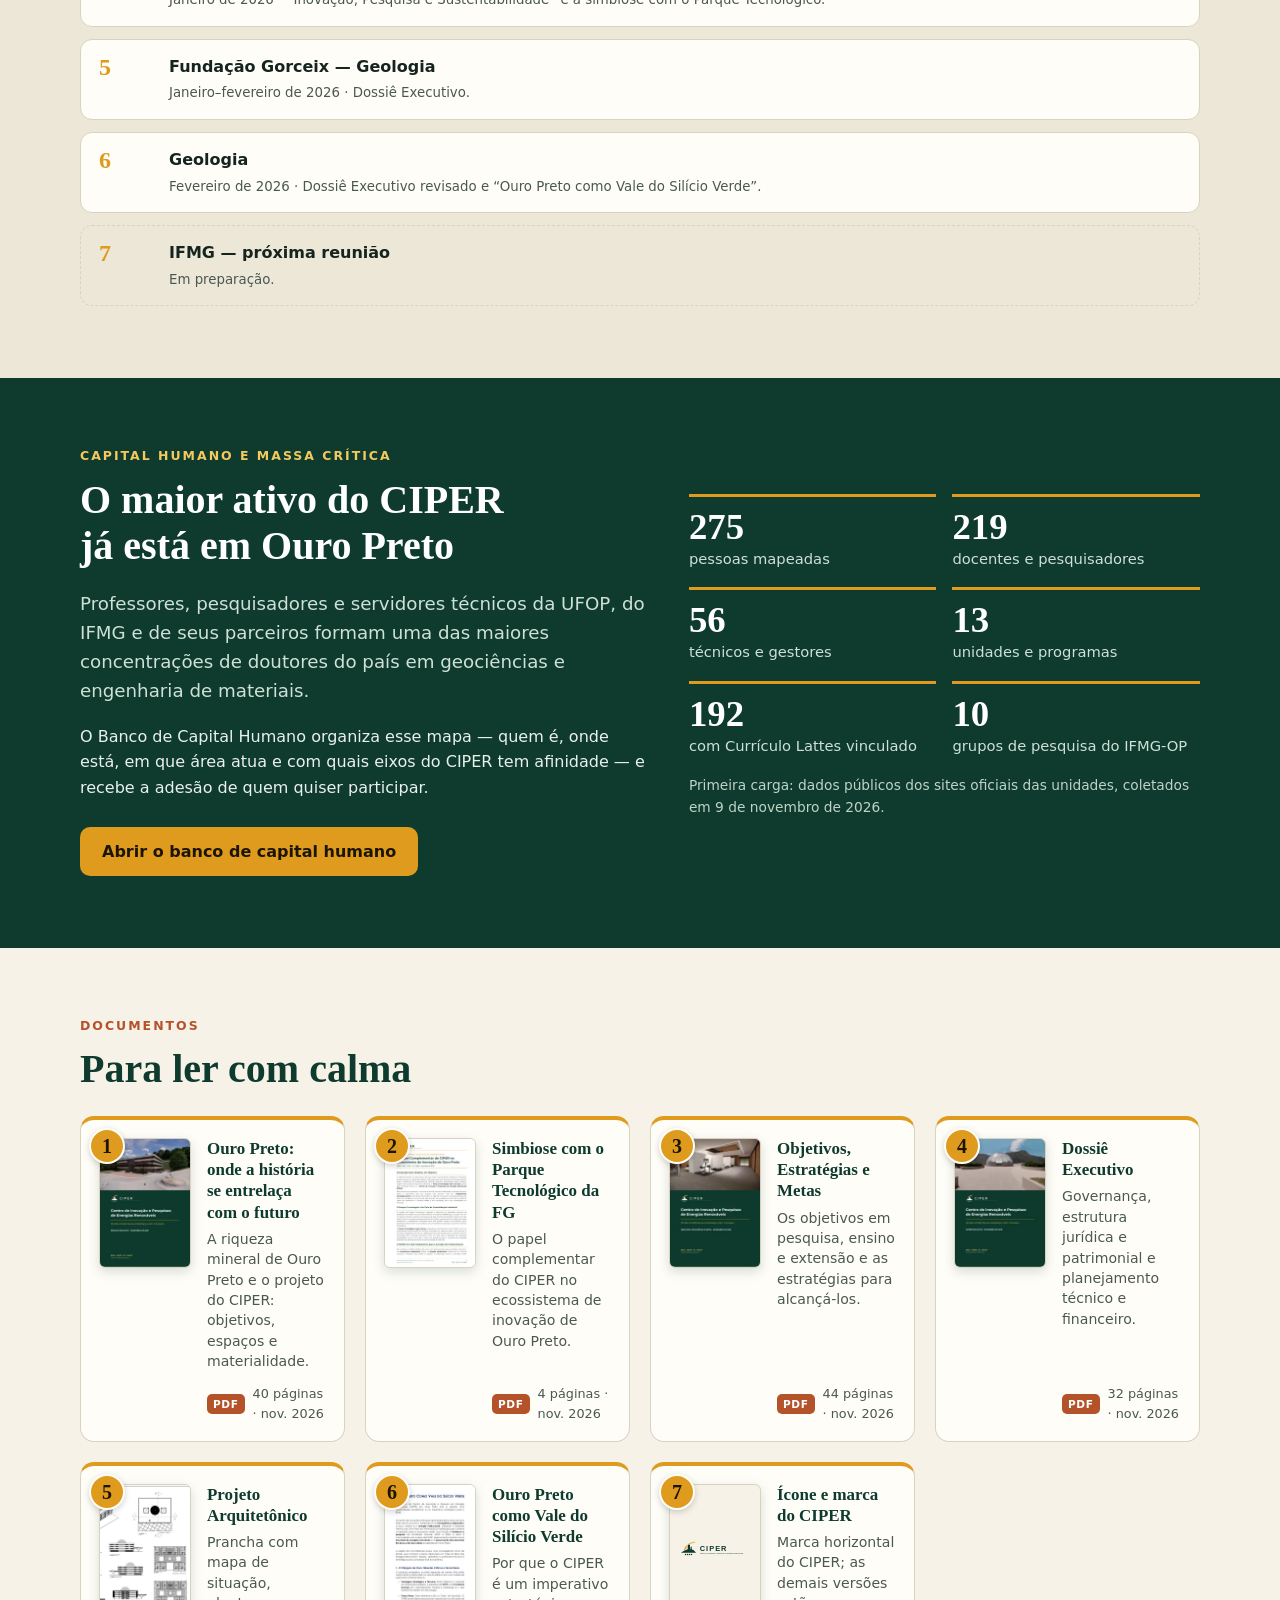
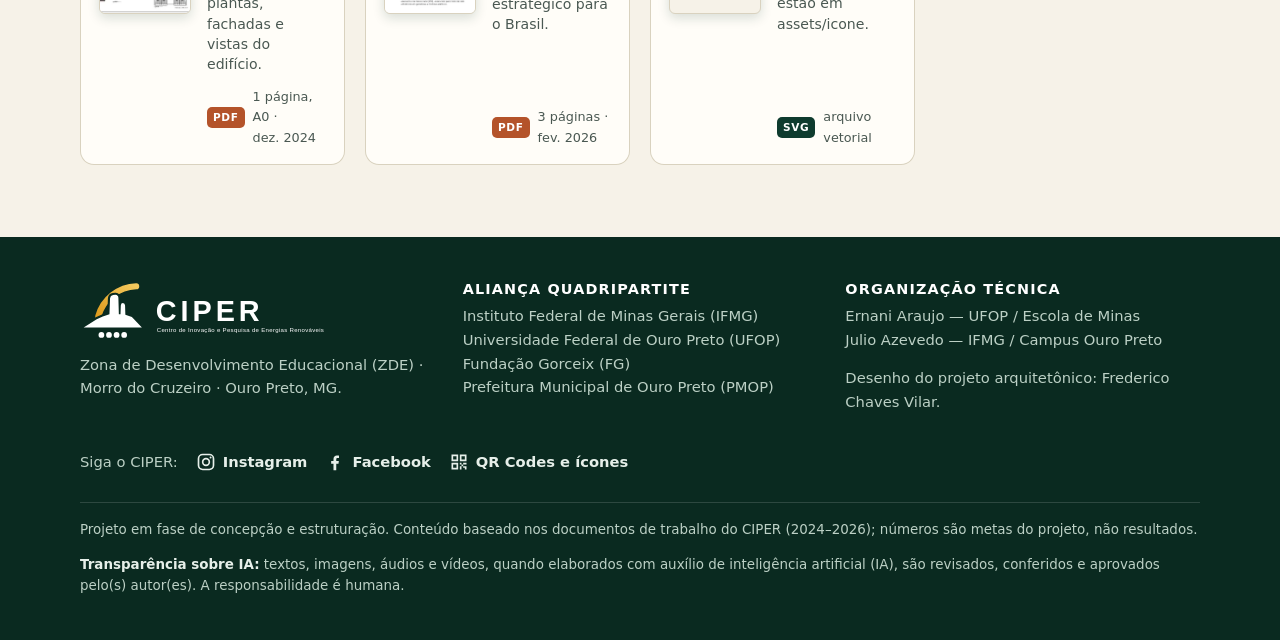
==== commit 79fd9dba: "feat: Para ler com calma com os PDFs v2 e cartoes numerados 7 cartoes numerados com capa, resumo de " ====
--- a/index.html
+++ b/index.html
@@ -332,14 +332,15 @@
   <div class="wrap">
     <p class="olho">Documentos</p>
     <h2>Para ler com calma</h2>
-    <div class="grade g3 docs" style="margin-top:24px">
-      <a href="documentos/CIPER-Dossie-Executivo.pdf" target="_blank" rel="noopener"><span class="pdf">PDF</span><span><strong>Dossiê Executivo</strong><small>Abrir o PDF (36 páginas) · fev. 2026</small></span></a>
-      <a href="documentos/CIPER-Objetivos-Estrategias-e-Metas.pdf" target="_blank" rel="noopener"><span class="pdf">PDF</span><span><strong>Objetivos, Estratégias e Metas</strong><small>Abrir o PDF (63 páginas) · dez. 2025</small></span></a>
-      <a href="documentos/CIPER-Projeto-Arquitetonico.pdf" target="_blank" rel="noopener"><span class="pdf">PDF</span><span><strong>Projeto Arquitetônico</strong><small>Abrir o PDF (1 página, A0) · dez. 2024</small></span></a>
-      <a href="documentos/CIPER-Simbiose-com-o-Parque-Tecnologico.pdf" target="_blank" rel="noopener"><span class="pdf">PDF</span><span><strong>Simbiose com o Parque Tecnológico</strong><small>Abrir o PDF (4 páginas) · fev. 2026</small></span></a>
-      <a href="documentos/CIPER-Ouro-Preto-Vale-do-Silicio-Verde.pdf" target="_blank" rel="noopener"><span class="pdf">PDF</span><span><strong>Ouro Preto como Vale do Silício Verde</strong><small>Abrir o PDF (3 páginas) · fev. 2026</small></span></a>
-      <a href="assets/icone/ciper-logo-horizontal.svg" target="_blank" rel="noopener"><span class="pdf" style="background:var(--verde)">SVG</span><span><strong>Ícone e marca do CIPER</strong><small>Arquivos em assets/icone</small></span></a>
-    </div>
+    <ol class="grade g3 docs" style="margin-top:24px">
+      <li><a href="documentos/01-CIPER-Ouro-Preto-Historia-e-Futuro-v2.pdf" target="_blank" rel="noopener"><span class="capa"><img src="assets/docs/capa-01.webp" width="92" height="130" alt="" loading="lazy"><b class="n" aria-hidden="true">1</b></span><span class="txt"><span class="vh">Documento 1: </span><strong>Ouro Preto: onde a história se entrelaça com o futuro</strong><span class="res">A riqueza mineral de Ouro Preto e o projeto do CIPER: objetivos, espaços e materialidade.</span><small><span class="tipo">PDF</span>40&nbsp;páginas · nov.&nbsp;2026</small></span></a></li>
+      <li><a href="documentos/02-CIPER-Simbiose-Parque-Tecnologico-FG-v2.pdf" target="_blank" rel="noopener"><span class="capa"><img src="assets/docs/capa-02.webp" width="92" height="130" alt="" loading="lazy"><b class="n" aria-hidden="true">2</b></span><span class="txt"><span class="vh">Documento 2: </span><strong>Simbiose com o Parque Tecnológico da FG</strong><span class="res">O papel complementar do CIPER no ecossistema de inovação de Ouro Preto.</span><small><span class="tipo">PDF</span>4&nbsp;páginas · nov.&nbsp;2026</small></span></a></li>
+      <li><a href="documentos/03-CIPER-Objetivos-Estrategias-e-Metas-v2.pdf" target="_blank" rel="noopener"><span class="capa"><img src="assets/docs/capa-03.webp" width="92" height="130" alt="" loading="lazy"><b class="n" aria-hidden="true">3</b></span><span class="txt"><span class="vh">Documento 3: </span><strong>Objetivos, Estratégias e Metas</strong><span class="res">Os objetivos em pesquisa, ensino e extensão e as estratégias para alcançá-los.</span><small><span class="tipo">PDF</span>44&nbsp;páginas · nov.&nbsp;2026</small></span></a></li>
+      <li><a href="documentos/04-CIPER-Dossie-Executivo-v2.pdf" target="_blank" rel="noopener"><span class="capa"><img src="assets/docs/capa-04.webp" width="92" height="130" alt="" loading="lazy"><b class="n" aria-hidden="true">4</b></span><span class="txt"><span class="vh">Documento 4: </span><strong>Dossiê Executivo</strong><span class="res">Governança, estrutura jurídica e patrimonial e planejamento técnico e financeiro.</span><small><span class="tipo">PDF</span>32&nbsp;páginas · nov.&nbsp;2026</small></span></a></li>
+      <li><a href="documentos/CIPER-Projeto-Arquitetonico.pdf" target="_blank" rel="noopener"><span class="capa"><img src="assets/docs/capa-05.webp" width="92" height="130" alt="" loading="lazy"><b class="n" aria-hidden="true">5</b></span><span class="txt"><span class="vh">Documento 5: </span><strong>Projeto Arquitetônico</strong><span class="res">Prancha com mapa de situação, plantas, fachadas e vistas do edifício.</span><small><span class="tipo">PDF</span>1&nbsp;página, A0 · dez.&nbsp;2024</small></span></a></li>
+      <li><a href="documentos/CIPER-Ouro-Preto-Vale-do-Silicio-Verde.pdf" target="_blank" rel="noopener"><span class="capa"><img src="assets/docs/capa-06.webp" width="92" height="130" alt="" loading="lazy"><b class="n" aria-hidden="true">6</b></span><span class="txt"><span class="vh">Documento 6: </span><strong>Ouro Preto como Vale do Silício Verde</strong><span class="res">Por que o CIPER é um imperativo estratégico para o Brasil.</span><small><span class="tipo">PDF</span>3&nbsp;páginas · fev.&nbsp;2026</small></span></a></li>
+      <li><a href="assets/icone/ciper-logo-horizontal.svg" target="_blank" rel="noopener"><span class="capa marca-capa"><img src="assets/icone/ciper-logo-horizontal.svg" width="92" height="130" alt="" loading="lazy"><b class="n" aria-hidden="true">7</b></span><span class="txt"><span class="vh">Documento 7: </span><strong>Ícone e marca do CIPER</strong><span class="res">Marca horizontal do CIPER; as demais versões estão em assets/icone.</span><small><span class="tipo svg">SVG</span>arquivo vetorial</small></span></a></li>
+    </ol>
   </div>
 </section>
 
--- a/assets/css/site.css
+++ b/assets/css/site.css
@@ -143,10 +143,22 @@
 .reunioes .n{font:700 1.5rem/1.1 var(--serifa);color:var(--ouro)}
 .reunioes small{color:var(--tinta2)}
 .reunioes .prox{border-style:dashed;background:transparent}
-.docs a{display:flex;gap:14px;align-items:center;text-decoration:none;color:var(--tinta);background:var(--branco);border:1px solid var(--linha);border-radius:12px;padding:16px}
-.docs a:hover{border-color:var(--verde2);box-shadow:var(--sombra)}
-.docs .pdf{flex:0 0 auto;font:800 .72rem var(--sans);background:var(--terra);color:#fff;border-radius:6px;padding:8px 7px}
-.docs small{display:block;color:var(--tinta2)}
+ol.docs{list-style:none;margin:0;padding:0}
+.docs li{display:flex}
+.docs a{flex:1;display:grid;grid-template-columns:92px 1fr;gap:16px;align-items:start;text-decoration:none;color:var(--tinta);background:var(--branco);border:1px solid var(--linha);border-top:4px solid var(--ouro);border-radius:14px;padding:18px 18px 16px;transition:box-shadow .2s,border-color .2s,transform .2s}
+.docs a:hover,.docs a:focus-visible{border-color:var(--verde2);border-top-color:var(--ouro);box-shadow:var(--sombra);transform:translateY(-2px)}
+.docs .capa{position:relative;display:block;width:92px;height:130px}
+.docs .capa img{display:block;width:92px;height:130px;object-fit:cover;border-radius:6px;border:1px solid var(--linha);box-shadow:0 4px 12px rgba(14,59,46,.16);background:#fff}
+.docs .marca-capa img{object-fit:contain;padding:10px;background:var(--papel)}
+.docs .n{position:absolute;top:-10px;left:-10px;width:36px;height:36px;border-radius:50%;display:grid;place-items:center;background:var(--ouro);color:#1d1503;font:700 1.25rem/1 var(--serifa);box-shadow:0 2px 6px rgba(0,0,0,.18);border:2px solid var(--branco)}
+.docs .txt{display:flex;flex-direction:column;gap:6px;min-width:0;height:100%}
+.docs strong{font:700 1.06rem/1.25 var(--serifa);color:var(--verde)}
+.docs .res{font-size:.88rem;line-height:1.45;color:var(--tinta2)}
+.docs small{margin-top:auto;padding-top:6px;display:flex;align-items:center;gap:8px;font-size:.8rem;color:var(--tinta2)}
+.docs .tipo{font:800 .66rem/1 var(--sans);letter-spacing:.06em;background:var(--terra);color:#fff;border-radius:5px;padding:5px 6px}
+.docs .tipo.svg{background:var(--verde)}
+.vh{position:absolute;width:1px;height:1px;overflow:hidden;clip:rect(0 0 0 0);white-space:nowrap}
+@media (max-width:420px){.docs a{grid-template-columns:72px 1fr;gap:14px;padding:16px 14px 14px}.docs .capa,.docs .capa img{width:72px;height:102px}}
 
 footer{background:#0A2A20;color:#BCD0C5;padding:44px 0 30px;font-size:.92rem}
 footer a{color:#E6EFE9}
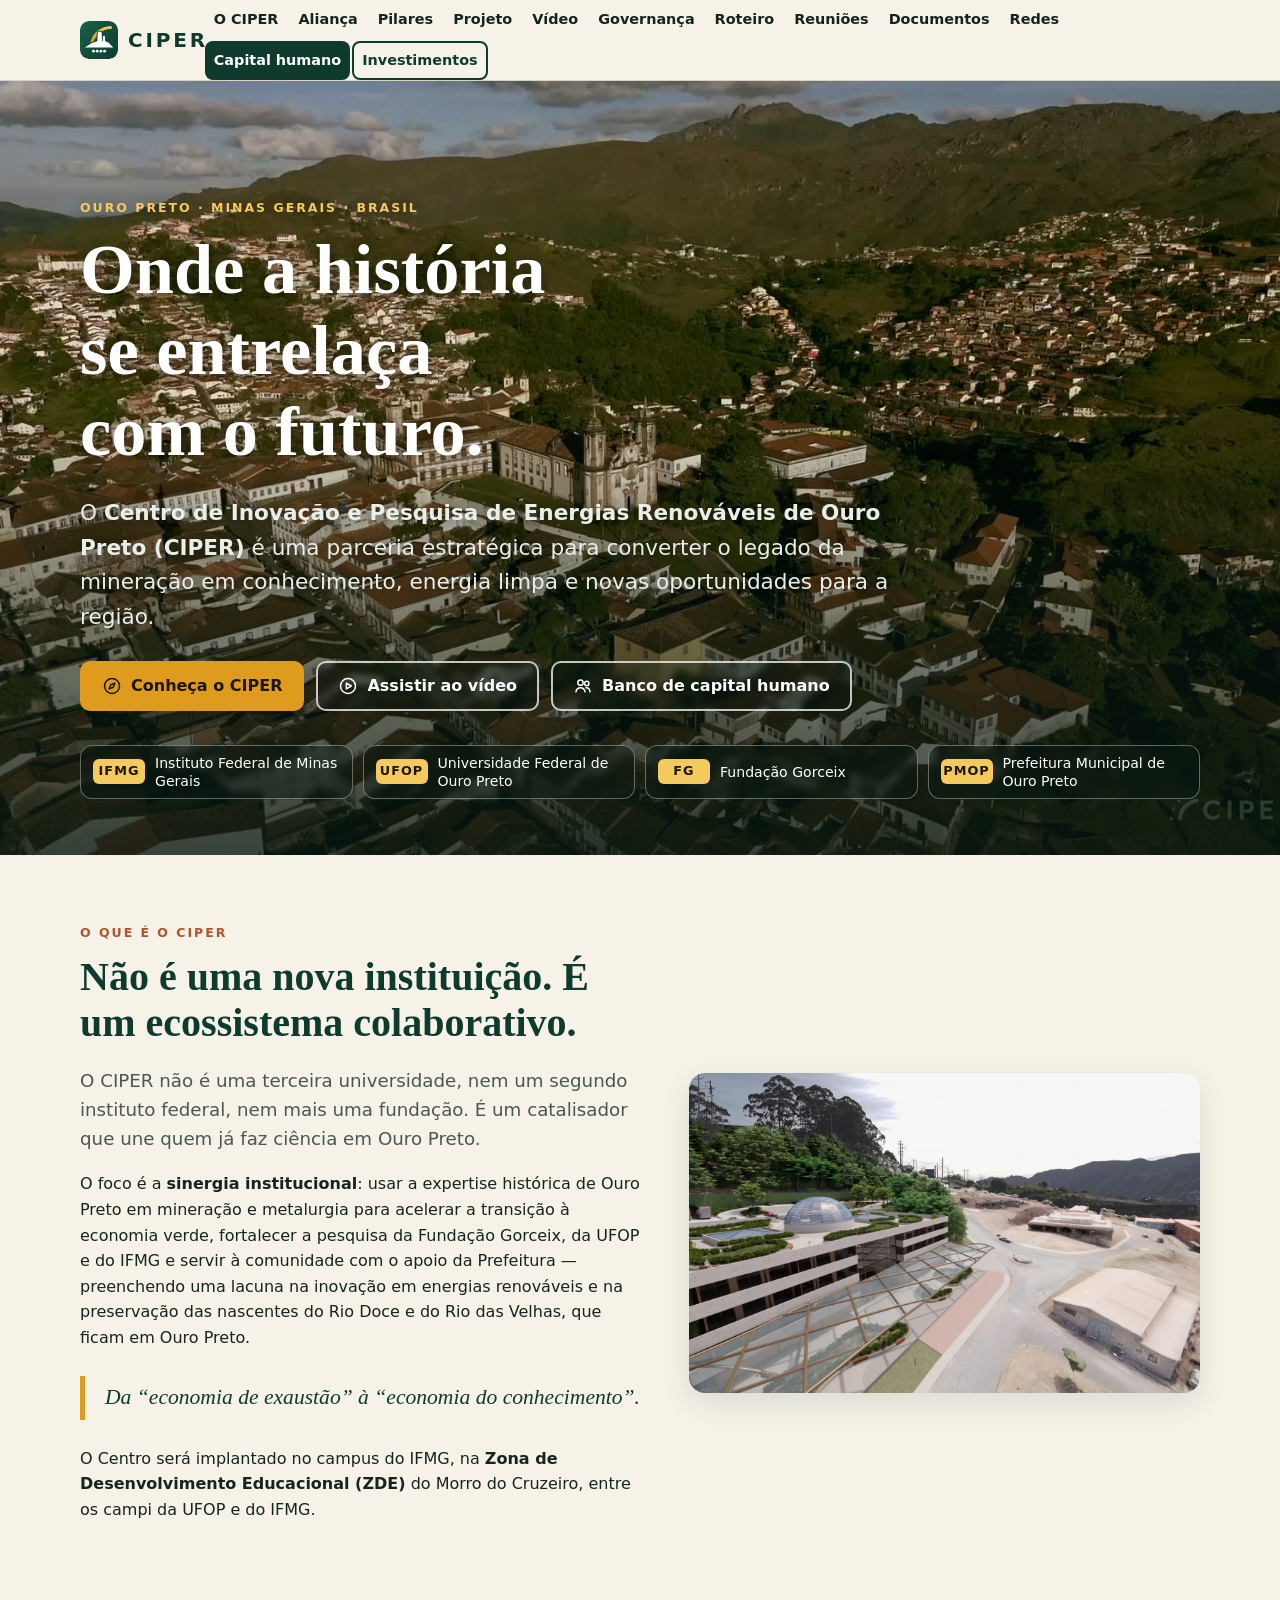
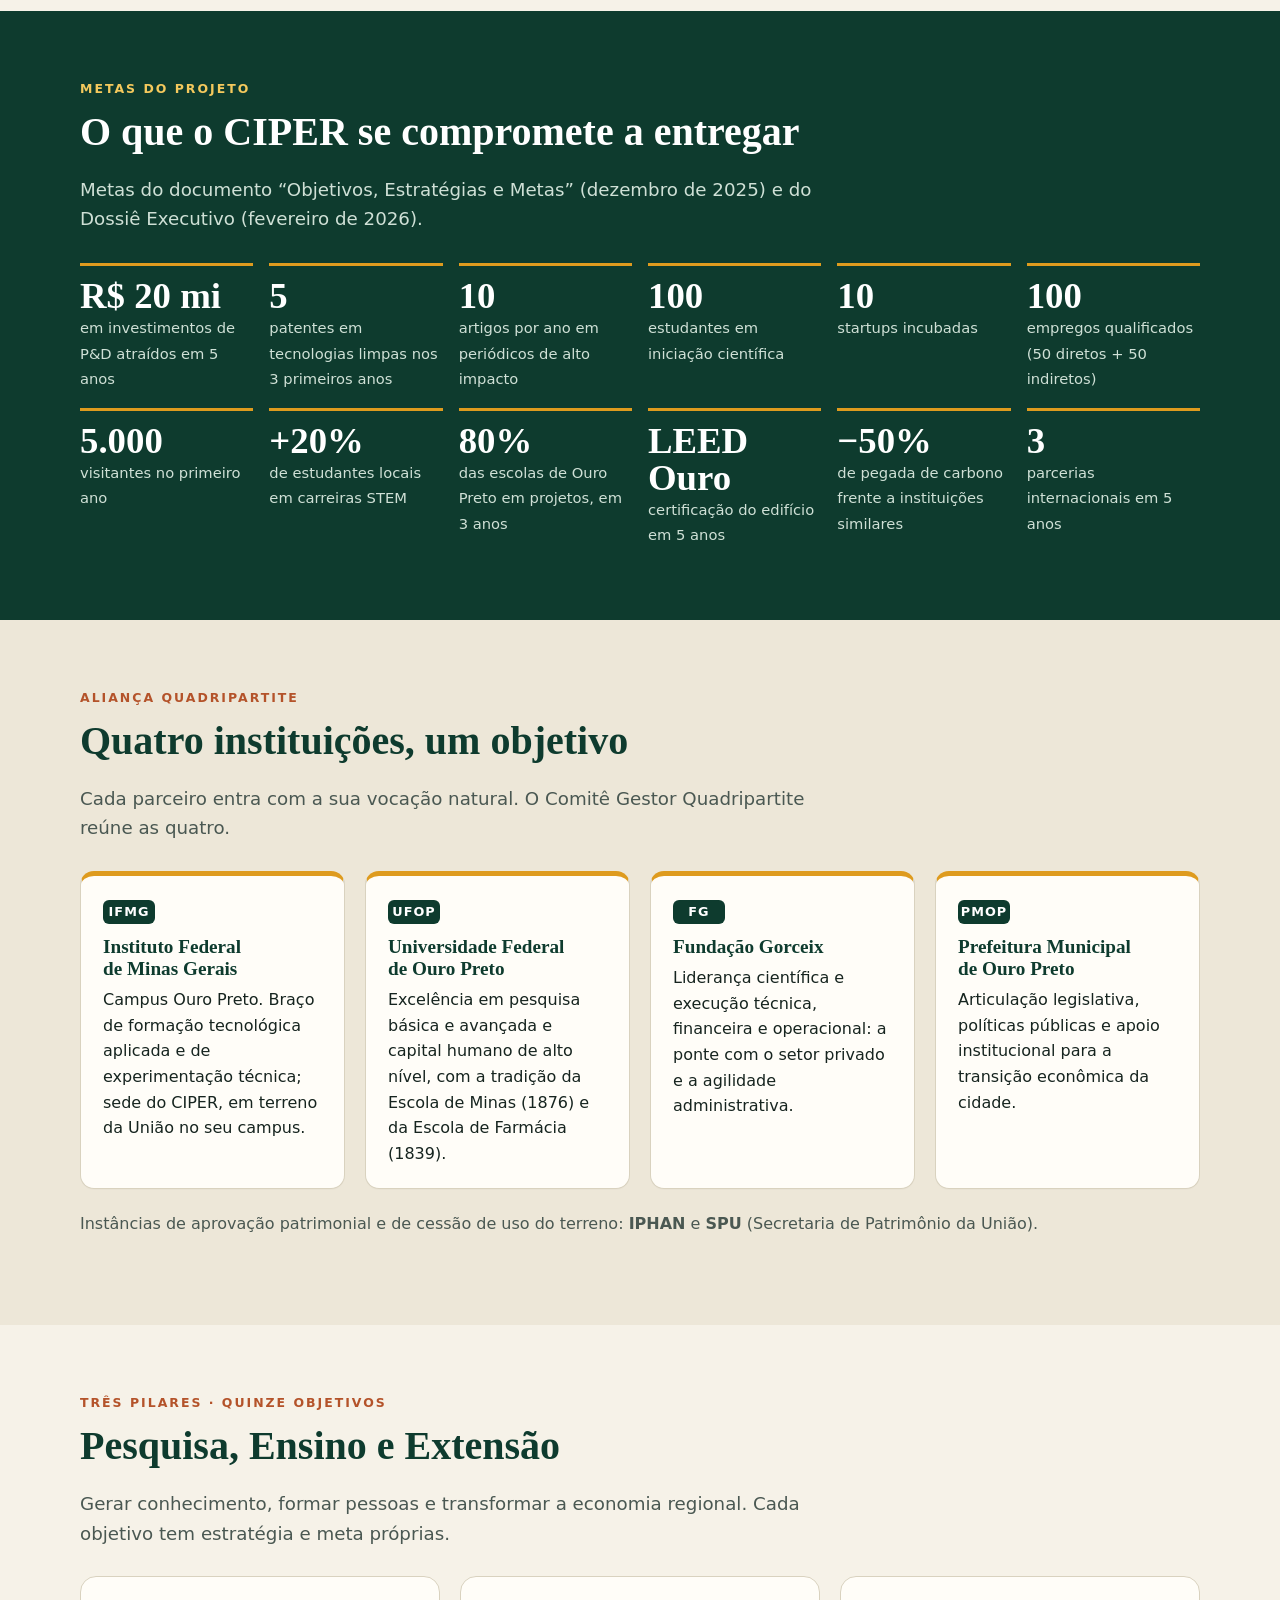
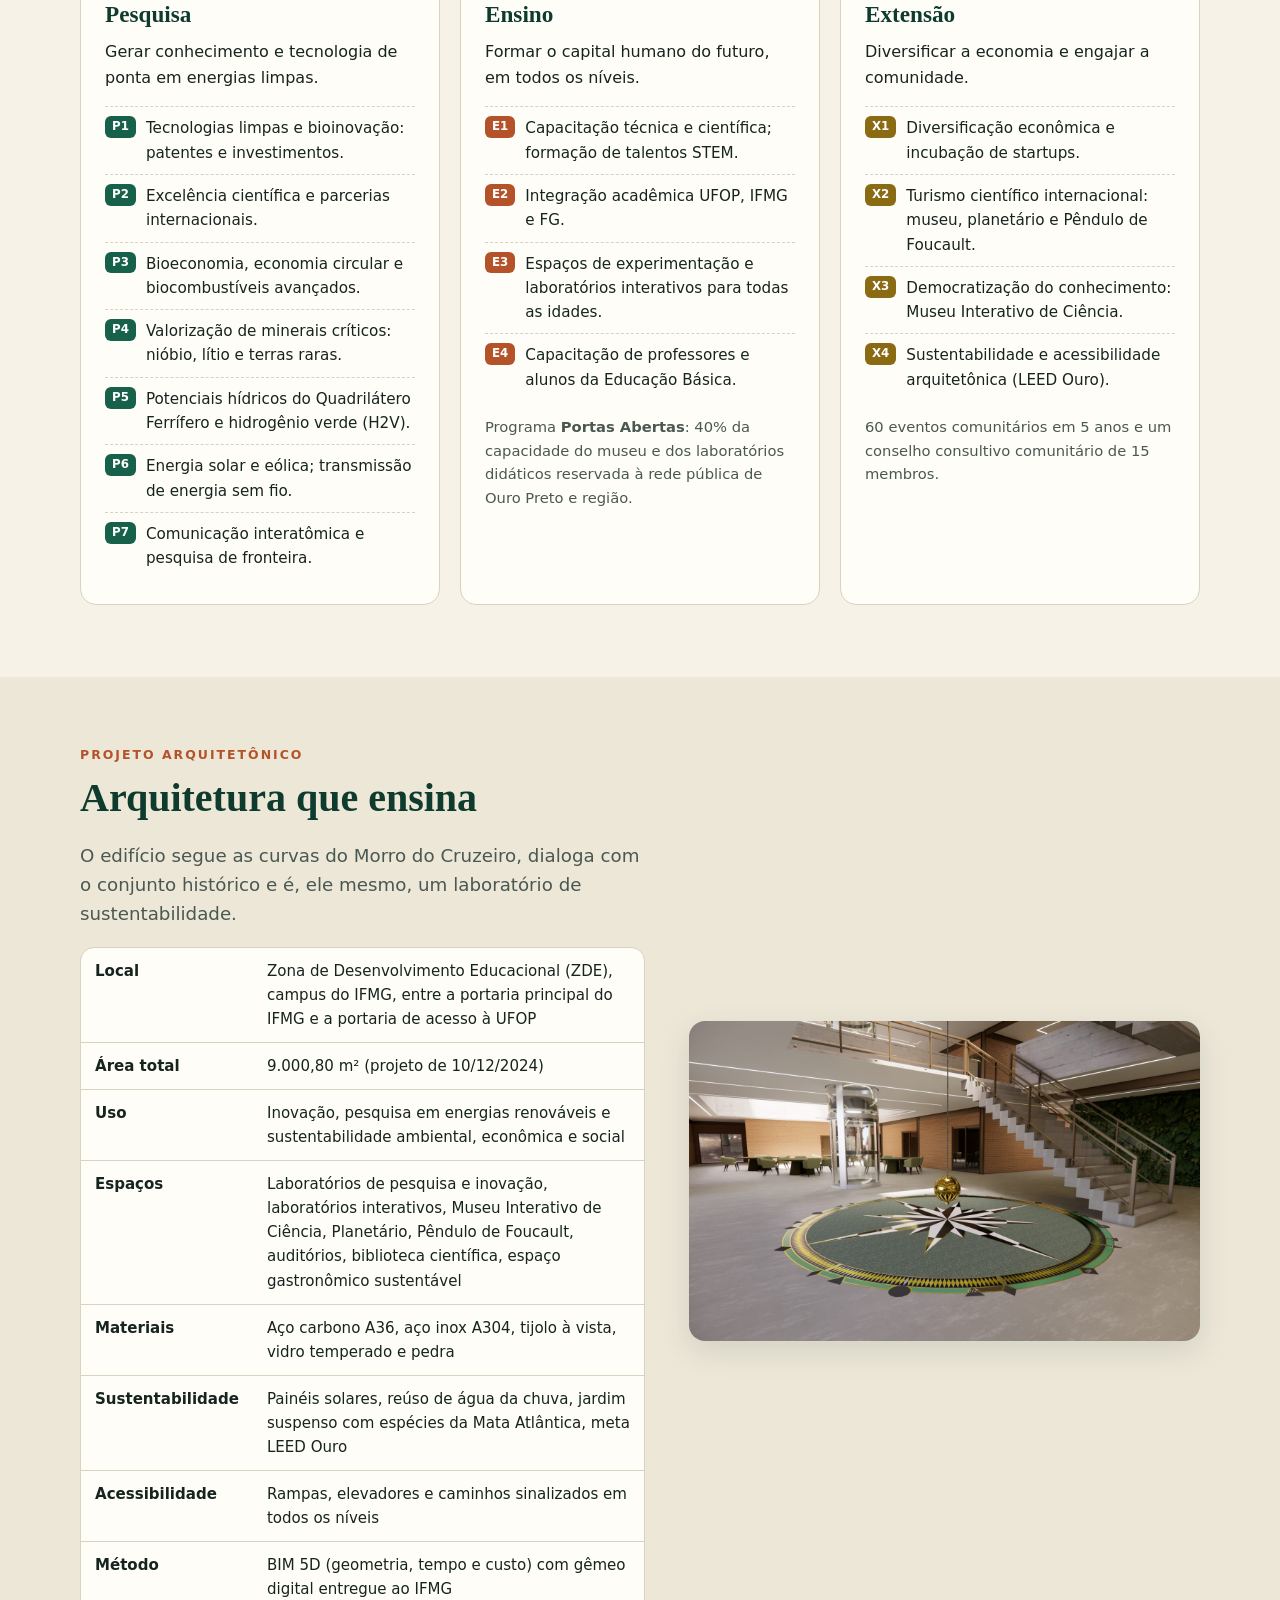
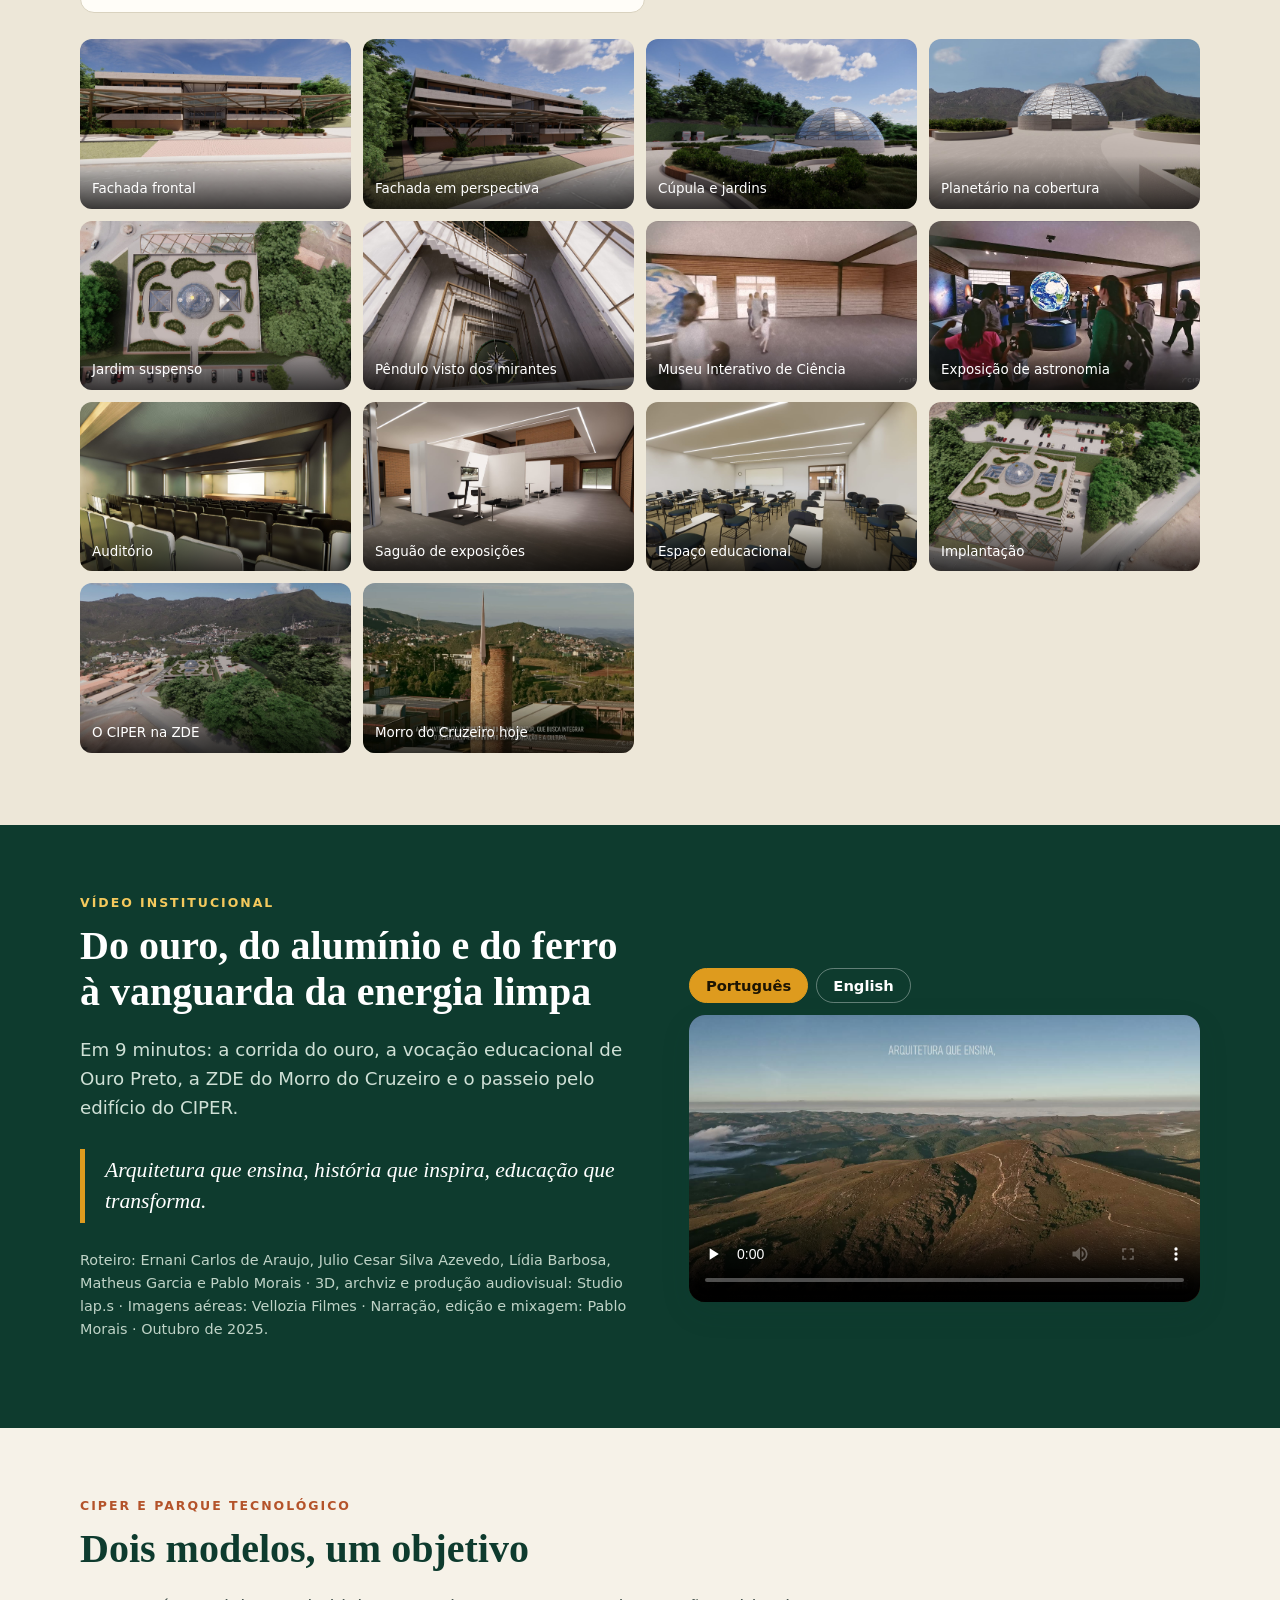
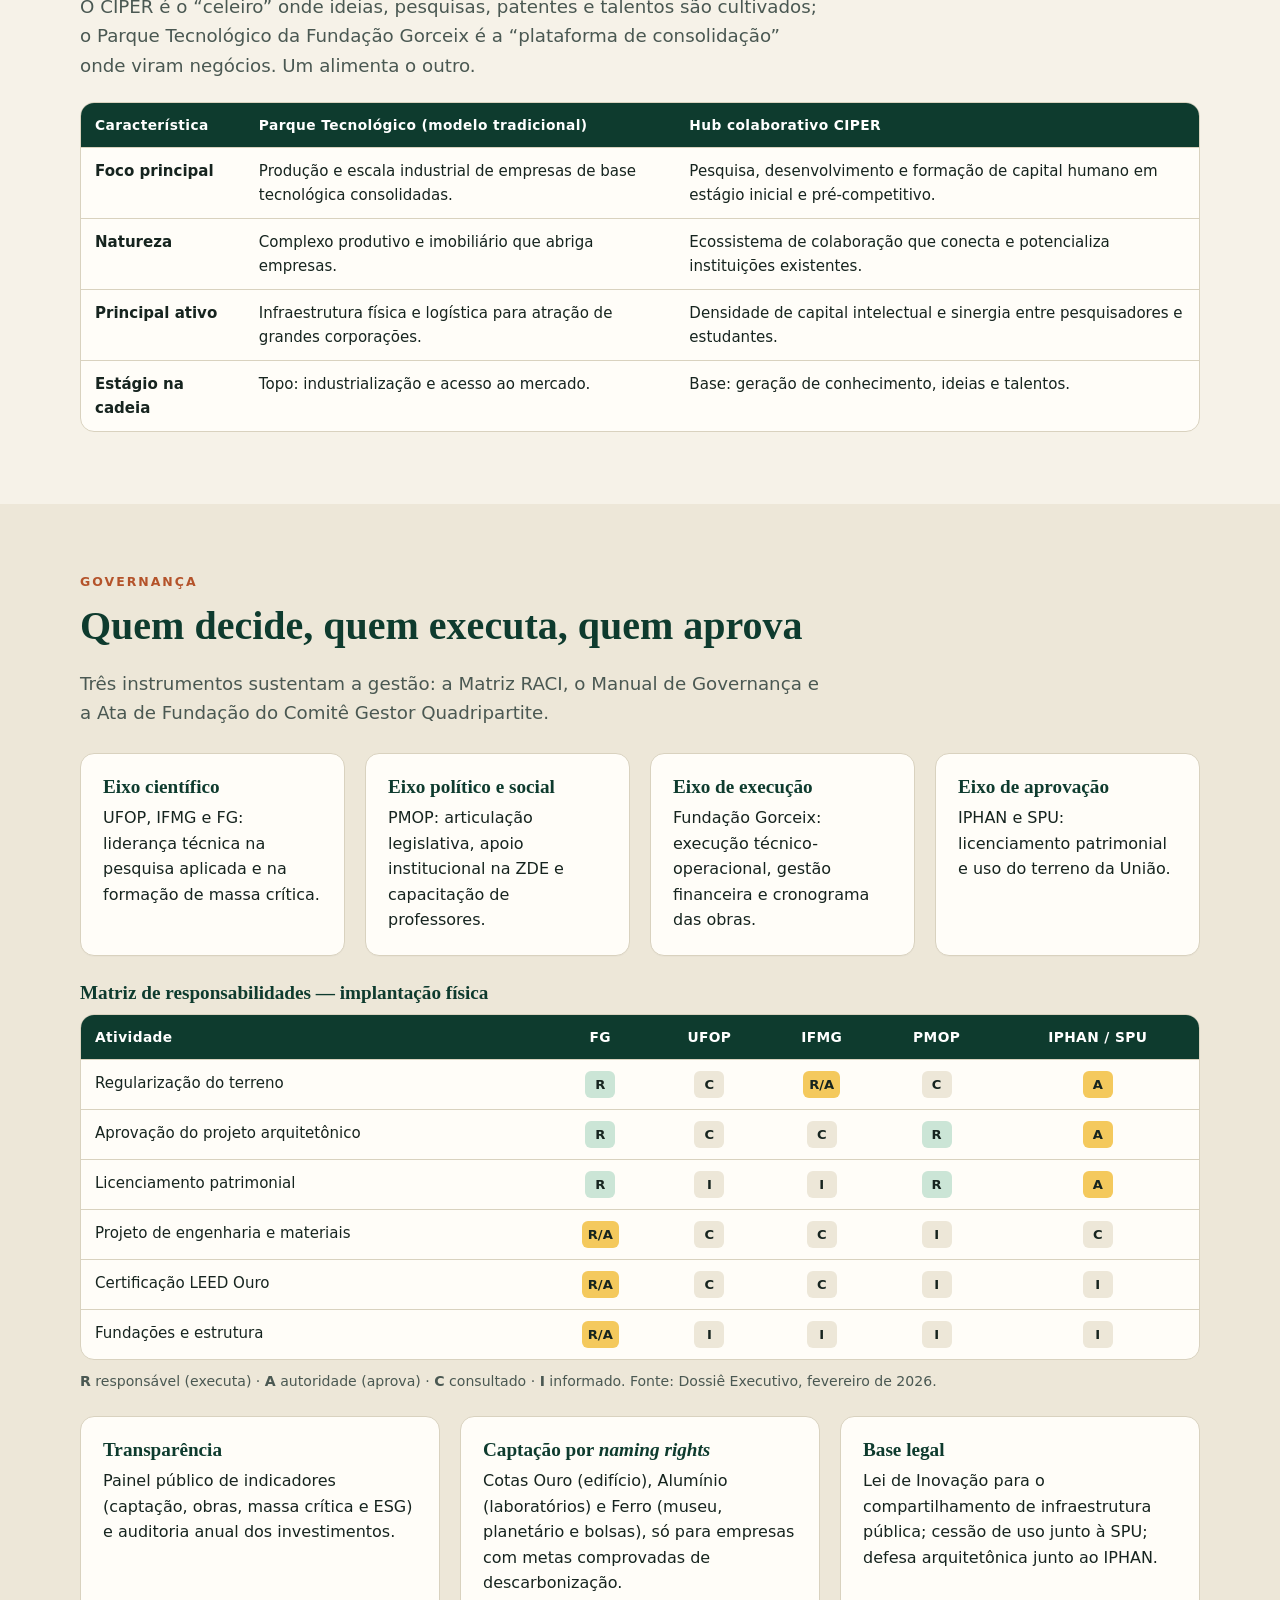
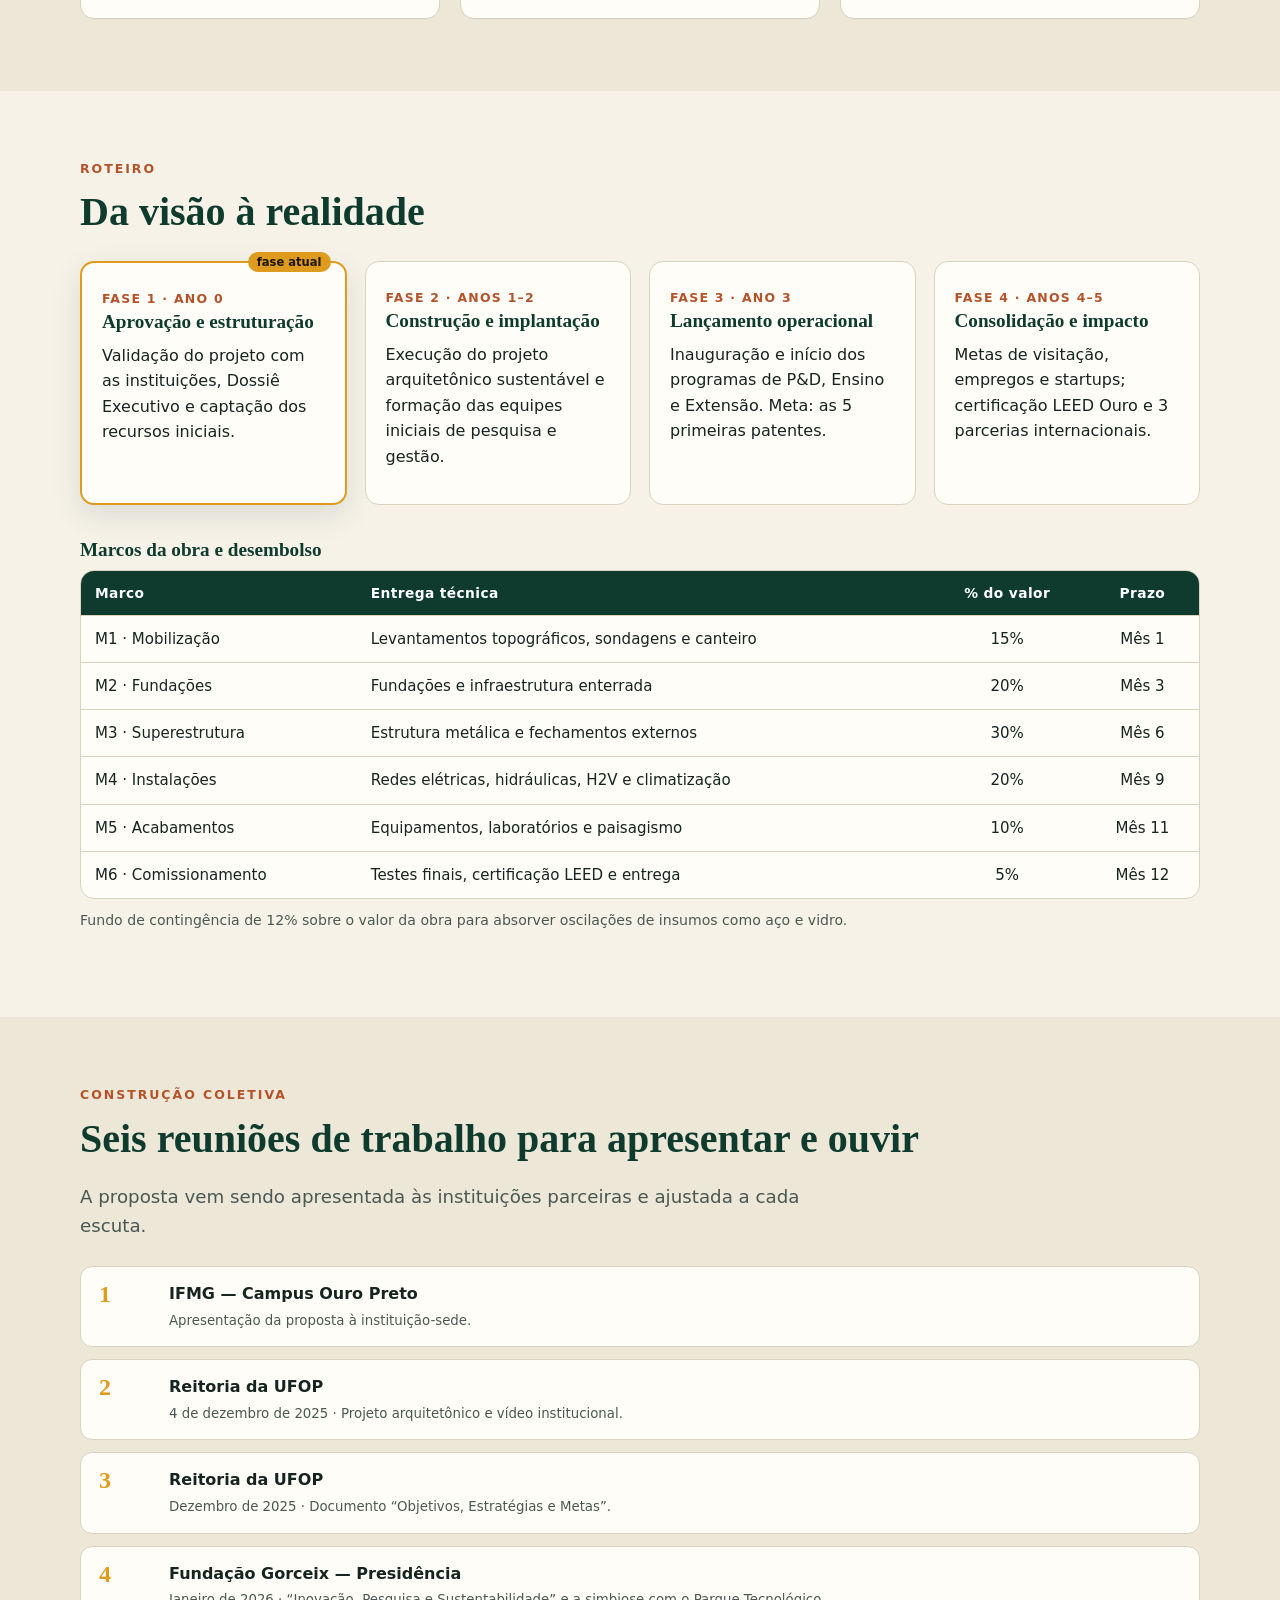
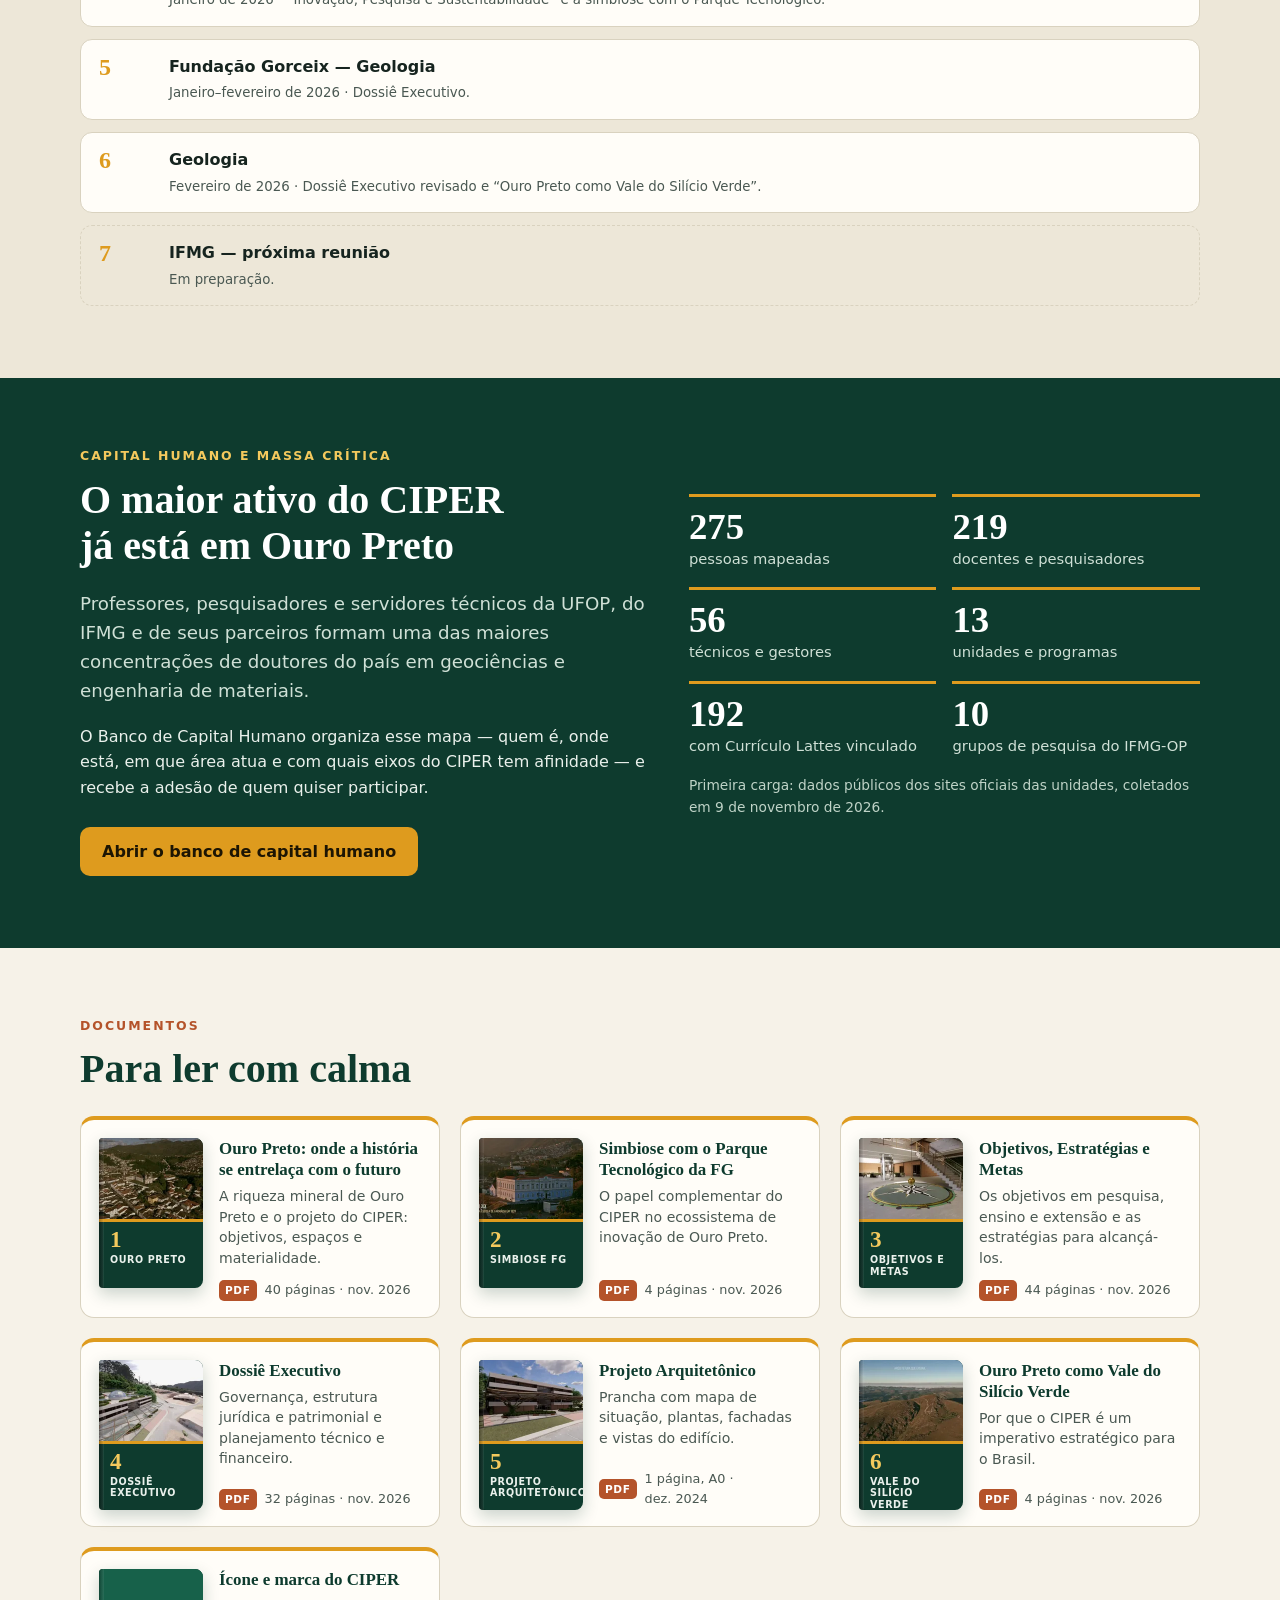
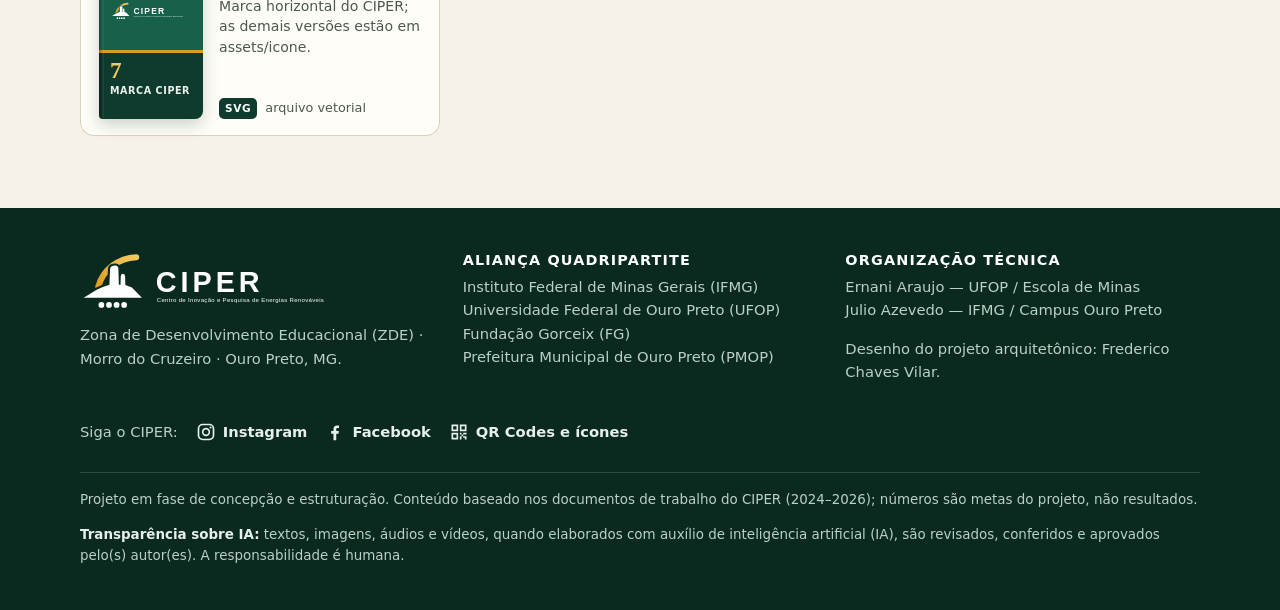
==== commit 2845ef33: "feat: capas desenhadas dos documentos e documento 6 em A4 timbrado Capas em HTML/CSS (foto, faixa ve" ====
--- a/index.html
+++ b/index.html
@@ -332,14 +332,14 @@
   <div class="wrap">
     <p class="olho">Documentos</p>
     <h2>Para ler com calma</h2>
-    <ol class="grade g3 docs" style="margin-top:24px">
-      <li><a href="documentos/01-CIPER-Ouro-Preto-Historia-e-Futuro-v2.pdf" target="_blank" rel="noopener"><span class="capa"><img src="assets/docs/capa-01.webp" width="92" height="130" alt="" loading="lazy"><b class="n" aria-hidden="true">1</b></span><span class="txt"><span class="vh">Documento 1: </span><strong>Ouro Preto: onde a história se entrelaça com o futuro</strong><span class="res">A riqueza mineral de Ouro Preto e o projeto do CIPER: objetivos, espaços e materialidade.</span><small><span class="tipo">PDF</span>40&nbsp;páginas · nov.&nbsp;2026</small></span></a></li>
-      <li><a href="documentos/02-CIPER-Simbiose-Parque-Tecnologico-FG-v2.pdf" target="_blank" rel="noopener"><span class="capa"><img src="assets/docs/capa-02.webp" width="92" height="130" alt="" loading="lazy"><b class="n" aria-hidden="true">2</b></span><span class="txt"><span class="vh">Documento 2: </span><strong>Simbiose com o Parque Tecnológico da FG</strong><span class="res">O papel complementar do CIPER no ecossistema de inovação de Ouro Preto.</span><small><span class="tipo">PDF</span>4&nbsp;páginas · nov.&nbsp;2026</small></span></a></li>
-      <li><a href="documentos/03-CIPER-Objetivos-Estrategias-e-Metas-v2.pdf" target="_blank" rel="noopener"><span class="capa"><img src="assets/docs/capa-03.webp" width="92" height="130" alt="" loading="lazy"><b class="n" aria-hidden="true">3</b></span><span class="txt"><span class="vh">Documento 3: </span><strong>Objetivos, Estratégias e Metas</strong><span class="res">Os objetivos em pesquisa, ensino e extensão e as estratégias para alcançá-los.</span><small><span class="tipo">PDF</span>44&nbsp;páginas · nov.&nbsp;2026</small></span></a></li>
-      <li><a href="documentos/04-CIPER-Dossie-Executivo-v2.pdf" target="_blank" rel="noopener"><span class="capa"><img src="assets/docs/capa-04.webp" width="92" height="130" alt="" loading="lazy"><b class="n" aria-hidden="true">4</b></span><span class="txt"><span class="vh">Documento 4: </span><strong>Dossiê Executivo</strong><span class="res">Governança, estrutura jurídica e patrimonial e planejamento técnico e financeiro.</span><small><span class="tipo">PDF</span>32&nbsp;páginas · nov.&nbsp;2026</small></span></a></li>
-      <li><a href="documentos/CIPER-Projeto-Arquitetonico.pdf" target="_blank" rel="noopener"><span class="capa"><img src="assets/docs/capa-05.webp" width="92" height="130" alt="" loading="lazy"><b class="n" aria-hidden="true">5</b></span><span class="txt"><span class="vh">Documento 5: </span><strong>Projeto Arquitetônico</strong><span class="res">Prancha com mapa de situação, plantas, fachadas e vistas do edifício.</span><small><span class="tipo">PDF</span>1&nbsp;página, A0 · dez.&nbsp;2024</small></span></a></li>
-      <li><a href="documentos/CIPER-Ouro-Preto-Vale-do-Silicio-Verde.pdf" target="_blank" rel="noopener"><span class="capa"><img src="assets/docs/capa-06.webp" width="92" height="130" alt="" loading="lazy"><b class="n" aria-hidden="true">6</b></span><span class="txt"><span class="vh">Documento 6: </span><strong>Ouro Preto como Vale do Silício Verde</strong><span class="res">Por que o CIPER é um imperativo estratégico para o Brasil.</span><small><span class="tipo">PDF</span>3&nbsp;páginas · fev.&nbsp;2026</small></span></a></li>
-      <li><a href="assets/icone/ciper-logo-horizontal.svg" target="_blank" rel="noopener"><span class="capa marca-capa"><img src="assets/icone/ciper-logo-horizontal.svg" width="92" height="130" alt="" loading="lazy"><b class="n" aria-hidden="true">7</b></span><span class="txt"><span class="vh">Documento 7: </span><strong>Ícone e marca do CIPER</strong><span class="res">Marca horizontal do CIPER; as demais versões estão em assets/icone.</span><small><span class="tipo svg">SVG</span>arquivo vetorial</small></span></a></li>
+    <ol class="grade docs" style="margin-top:24px">
+      <li><a href="documentos/01-CIPER-Ouro-Preto-Historia-e-Futuro-v2.pdf" target="_blank" rel="noopener"><span class="capa"><img src="assets/docs/foto-01.webp" width="104" height="84" alt="" loading="lazy"><span class="faixa" aria-hidden="true"><b>1</b><em>Ouro Preto</em></span></span><span class="txt"><span class="vh">Documento 1: </span><strong>Ouro Preto: onde a história se entrelaça com o futuro</strong><span class="res">A riqueza mineral de Ouro Preto e o projeto do CIPER: objetivos, espaços e materialidade.</span><small><span class="tipo">PDF</span>40&nbsp;páginas · nov.&nbsp;2026</small></span></a></li>
+      <li><a href="documentos/02-CIPER-Simbiose-Parque-Tecnologico-FG-v2.pdf" target="_blank" rel="noopener"><span class="capa"><img src="assets/docs/foto-02.webp" width="104" height="84" alt="" loading="lazy"><span class="faixa" aria-hidden="true"><b>2</b><em>Simbiose FG</em></span></span><span class="txt"><span class="vh">Documento 2: </span><strong>Simbiose com o Parque Tecnológico da FG</strong><span class="res">O papel complementar do CIPER no ecossistema de inovação de Ouro Preto.</span><small><span class="tipo">PDF</span>4&nbsp;páginas · nov.&nbsp;2026</small></span></a></li>
+      <li><a href="documentos/03-CIPER-Objetivos-Estrategias-e-Metas-v2.pdf" target="_blank" rel="noopener"><span class="capa"><img src="assets/docs/foto-03.webp" width="104" height="84" alt="" loading="lazy"><span class="faixa" aria-hidden="true"><b>3</b><em>Objetivos e Metas</em></span></span><span class="txt"><span class="vh">Documento 3: </span><strong>Objetivos, Estratégias e Metas</strong><span class="res">Os objetivos em pesquisa, ensino e extensão e as estratégias para alcançá-los.</span><small><span class="tipo">PDF</span>44&nbsp;páginas · nov.&nbsp;2026</small></span></a></li>
+      <li><a href="documentos/04-CIPER-Dossie-Executivo-v2.pdf" target="_blank" rel="noopener"><span class="capa"><img src="assets/docs/foto-04.webp" width="104" height="84" alt="" loading="lazy"><span class="faixa" aria-hidden="true"><b>4</b><em>Dossiê Executivo</em></span></span><span class="txt"><span class="vh">Documento 4: </span><strong>Dossiê Executivo</strong><span class="res">Governança, estrutura jurídica e patrimonial e planejamento técnico e financeiro.</span><small><span class="tipo">PDF</span>32&nbsp;páginas · nov.&nbsp;2026</small></span></a></li>
+      <li><a href="documentos/CIPER-Projeto-Arquitetonico.pdf" target="_blank" rel="noopener"><span class="capa"><img src="assets/docs/foto-05.webp" width="104" height="84" alt="" loading="lazy"><span class="faixa" aria-hidden="true"><b>5</b><em>Projeto Arquitetônico</em></span></span><span class="txt"><span class="vh">Documento 5: </span><strong>Projeto Arquitetônico</strong><span class="res">Prancha com mapa de situação, plantas, fachadas e vistas do edifício.</span><small><span class="tipo">PDF</span>1&nbsp;página, A0 · dez.&nbsp;2024</small></span></a></li>
+      <li><a href="documentos/06-CIPER-Ouro-Preto-Vale-do-Silicio-Verde-v2.pdf" target="_blank" rel="noopener"><span class="capa"><img src="assets/docs/foto-06.webp" width="104" height="84" alt="" loading="lazy"><span class="faixa" aria-hidden="true"><b>6</b><em>Vale do Silício Verde</em></span></span><span class="txt"><span class="vh">Documento 6: </span><strong>Ouro Preto como Vale do Silício Verde</strong><span class="res">Por que o CIPER é um imperativo estratégico para o Brasil.</span><small><span class="tipo">PDF</span>4&nbsp;páginas · nov.&nbsp;2026</small></span></a></li>
+      <li><a href="assets/icone/ciper-logo-horizontal.svg" target="_blank" rel="noopener"><span class="capa marca-capa"><img src="assets/icone/ciper-logo-horizontal-claro.svg" width="104" height="84" alt="" loading="lazy"><span class="faixa" aria-hidden="true"><b>7</b><em>Marca CIPER</em></span></span><span class="txt"><span class="vh">Documento 7: </span><strong>Ícone e marca do CIPER</strong><span class="res">Marca horizontal do CIPER; as demais versões estão em assets/icone.</span><small><span class="tipo svg">SVG</span>arquivo vetorial</small></span></a></li>
     </ol>
   </div>
 </section>
--- a/assets/css/site.css
+++ b/assets/css/site.css
@@ -143,14 +143,17 @@
 .reunioes .n{font:700 1.5rem/1.1 var(--serifa);color:var(--ouro)}
 .reunioes small{color:var(--tinta2)}
 .reunioes .prox{border-style:dashed;background:transparent}
-ol.docs{list-style:none;margin:0;padding:0}
+ol.docs{list-style:none;margin:0;padding:0;grid-template-columns:repeat(auto-fill,minmax(330px,1fr))}
 .docs li{display:flex}
-.docs a{flex:1;display:grid;grid-template-columns:92px 1fr;gap:16px;align-items:start;text-decoration:none;color:var(--tinta);background:var(--branco);border:1px solid var(--linha);border-top:4px solid var(--ouro);border-radius:14px;padding:18px 18px 16px;transition:box-shadow .2s,border-color .2s,transform .2s}
+.docs a{flex:1;display:grid;grid-template-columns:104px 1fr;gap:16px;align-items:start;text-decoration:none;color:var(--tinta);background:var(--branco);border:1px solid var(--linha);border-top:4px solid var(--ouro);border-radius:14px;padding:18px 18px 16px;transition:box-shadow .2s,border-color .2s,transform .2s}
 .docs a:hover,.docs a:focus-visible{border-color:var(--verde2);border-top-color:var(--ouro);box-shadow:var(--sombra);transform:translateY(-2px)}
-.docs .capa{position:relative;display:block;width:92px;height:130px}
-.docs .capa img{display:block;width:92px;height:130px;object-fit:cover;border-radius:6px;border:1px solid var(--linha);box-shadow:0 4px 12px rgba(14,59,46,.16);background:#fff}
-.docs .marca-capa img{object-fit:contain;padding:10px;background:var(--papel)}
-.docs .n{position:absolute;top:-10px;left:-10px;width:36px;height:36px;border-radius:50%;display:grid;place-items:center;background:var(--ouro);color:#1d1503;font:700 1.25rem/1 var(--serifa);box-shadow:0 2px 6px rgba(0,0,0,.18);border:2px solid var(--branco)}
+.docs .capa{position:relative;display:flex;flex-direction:column;width:104px;height:150px;border-radius:4px 8px 8px 4px;overflow:hidden;background:var(--verde);box-shadow:0 6px 16px rgba(14,59,46,.22),inset 4px 0 0 rgba(0,0,0,.18)}
+.docs .capa::after{content:"";position:absolute;inset:0 auto 0 0;width:5px;background:linear-gradient(90deg,rgba(0,0,0,.28),rgba(255,255,255,.08))}
+.docs .capa img{display:block;width:104px;height:84px;object-fit:cover;border-bottom:3px solid var(--ouro)}
+.docs .marca-capa img{object-fit:contain;padding:18px 12px 14px;background:var(--verde2)}
+.docs .faixa{flex:1;display:flex;flex-direction:column;justify-content:flex-start;gap:3px;padding:6px 8px 8px 11px;color:#fff}
+.docs .faixa b{font:700 1.45rem/1 var(--serifa);color:var(--ouro2)}
+.docs .faixa em{font:800 .6rem/1.2 var(--sans);font-style:normal;letter-spacing:.06em;text-transform:uppercase;color:#EAF1EC}
 .docs .txt{display:flex;flex-direction:column;gap:6px;min-width:0;height:100%}
 .docs strong{font:700 1.06rem/1.25 var(--serifa);color:var(--verde)}
 .docs .res{font-size:.88rem;line-height:1.45;color:var(--tinta2)}
@@ -158,7 +161,7 @@
 .docs .tipo{font:800 .66rem/1 var(--sans);letter-spacing:.06em;background:var(--terra);color:#fff;border-radius:5px;padding:5px 6px}
 .docs .tipo.svg{background:var(--verde)}
 .vh{position:absolute;width:1px;height:1px;overflow:hidden;clip:rect(0 0 0 0);white-space:nowrap}
-@media (max-width:420px){.docs a{grid-template-columns:72px 1fr;gap:14px;padding:16px 14px 14px}.docs .capa,.docs .capa img{width:72px;height:102px}}
+@media (max-width:420px){ol.docs{grid-template-columns:1fr}.docs a{grid-template-columns:96px 1fr;gap:14px;padding:16px 14px 14px}.docs .capa{width:96px;height:140px}.docs .capa img{width:96px;height:78px}}
 
 footer{background:#0A2A20;color:#BCD0C5;padding:44px 0 30px;font-size:.92rem}
 footer a{color:#E6EFE9}
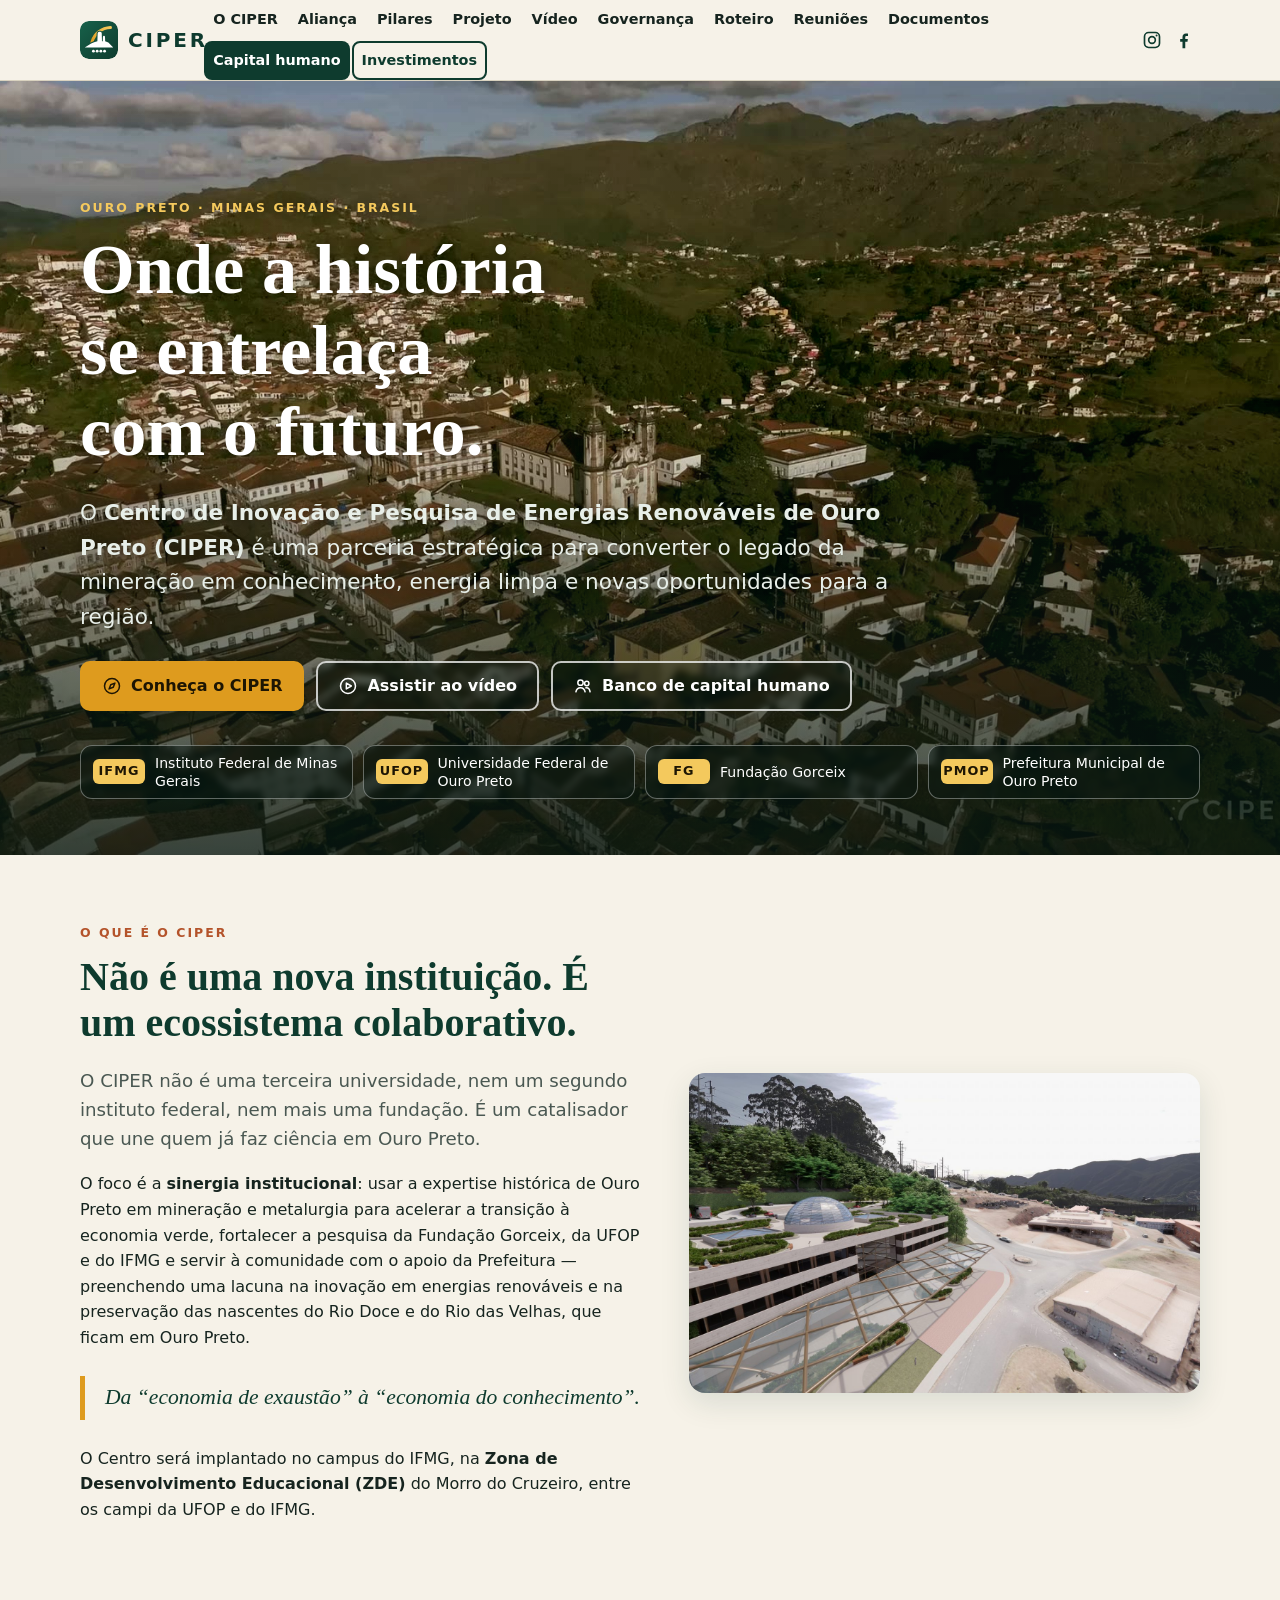
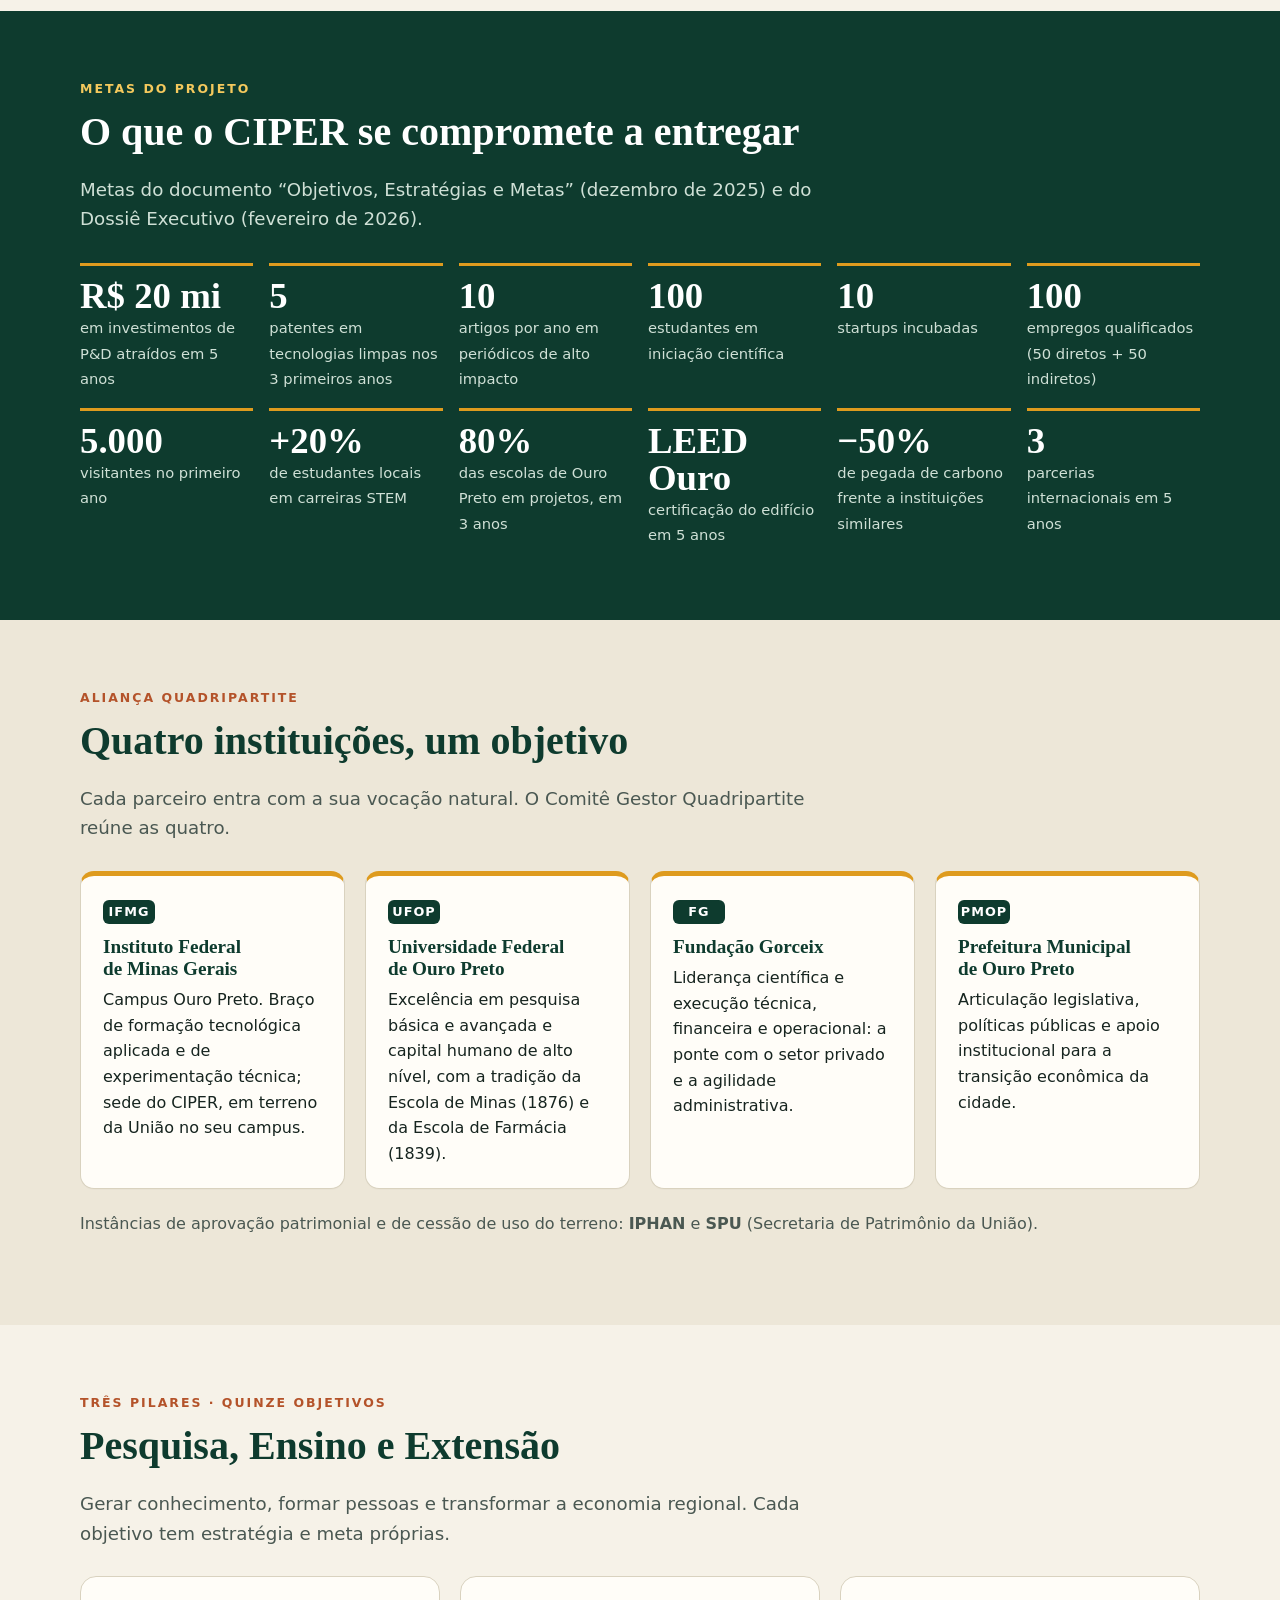
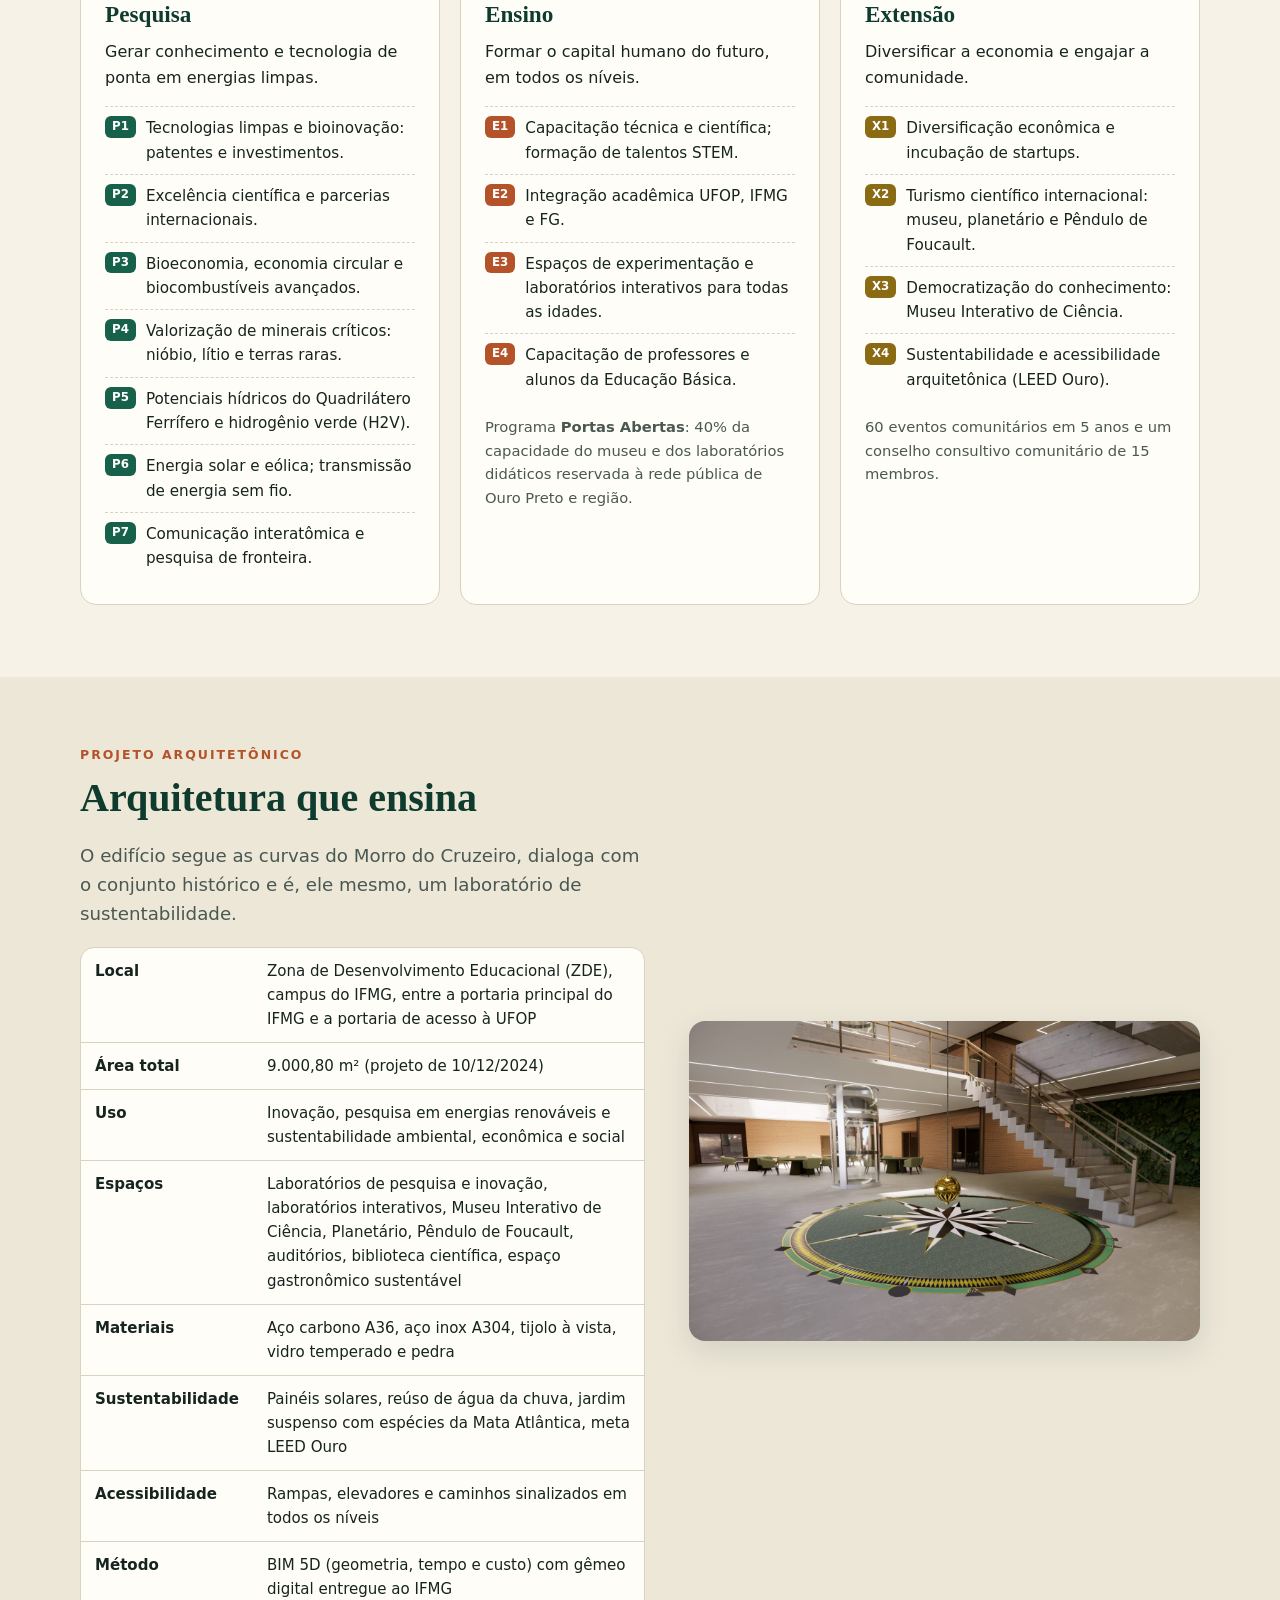
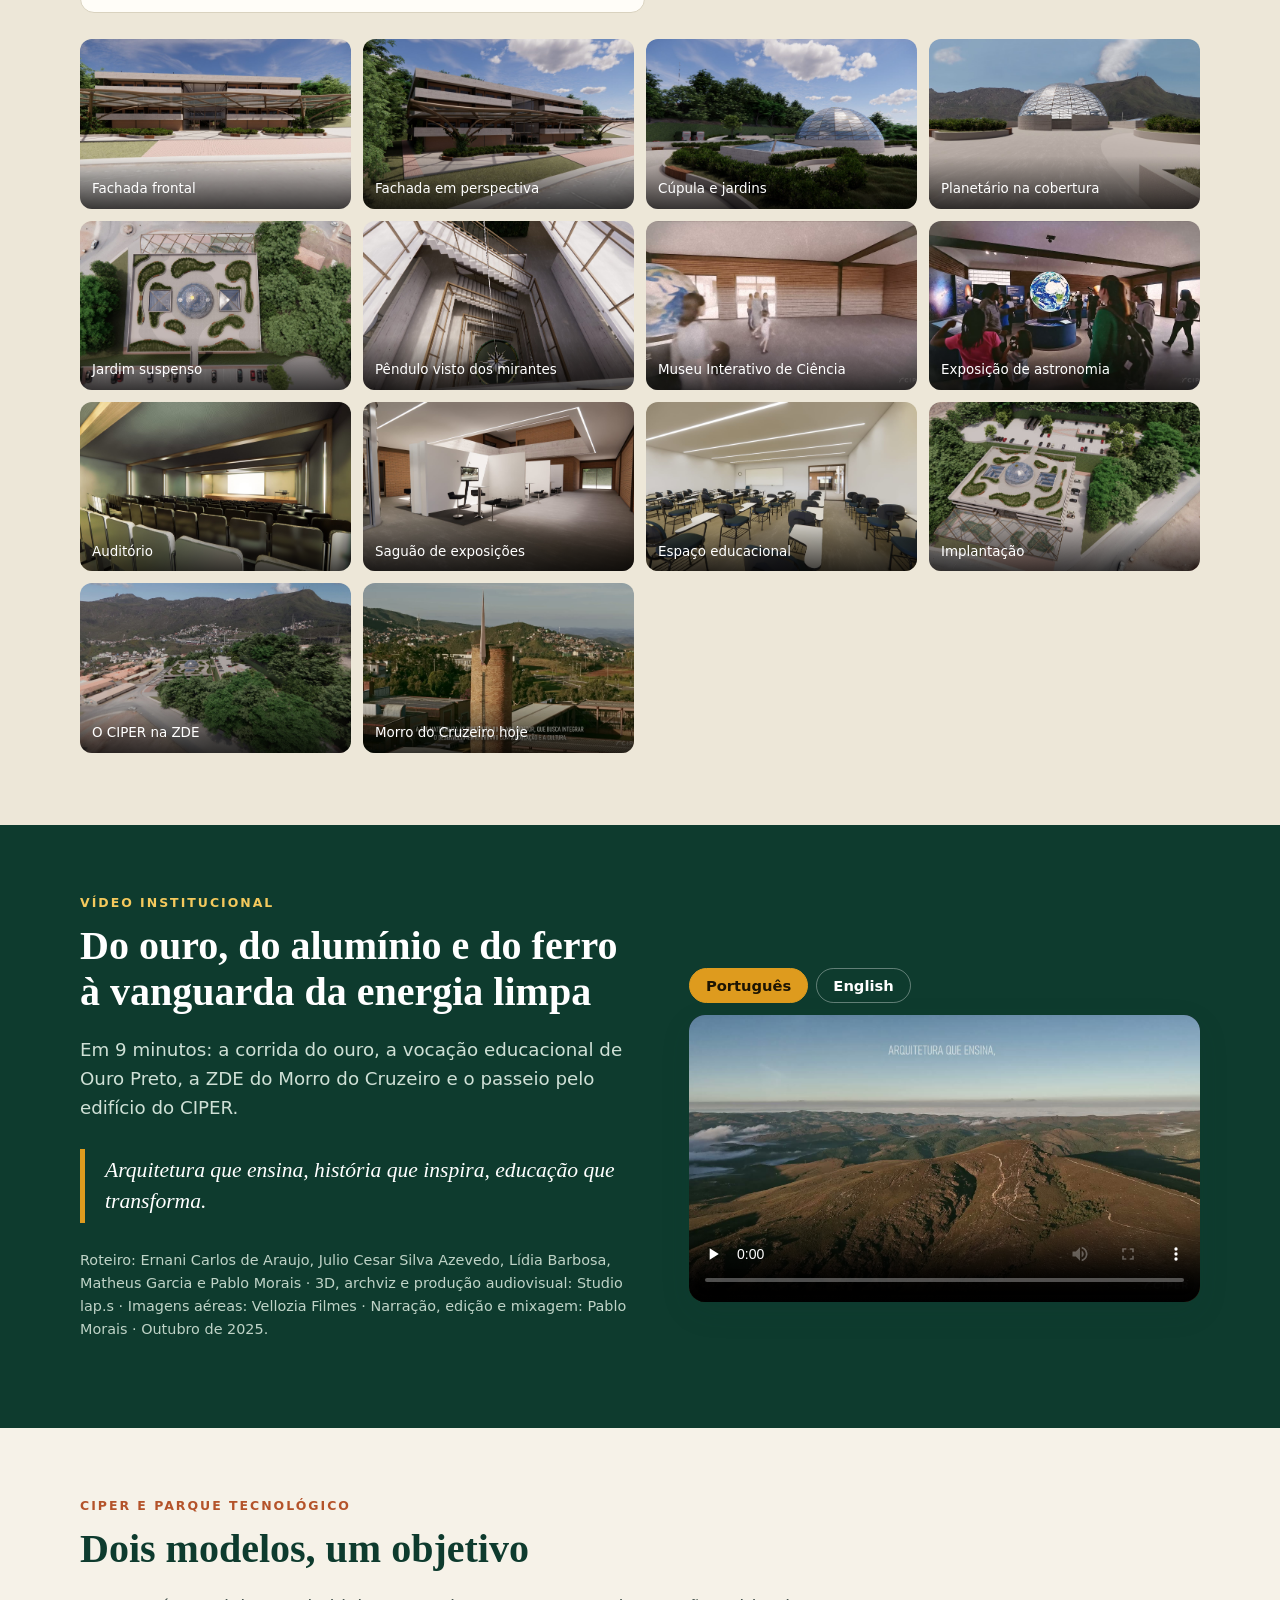
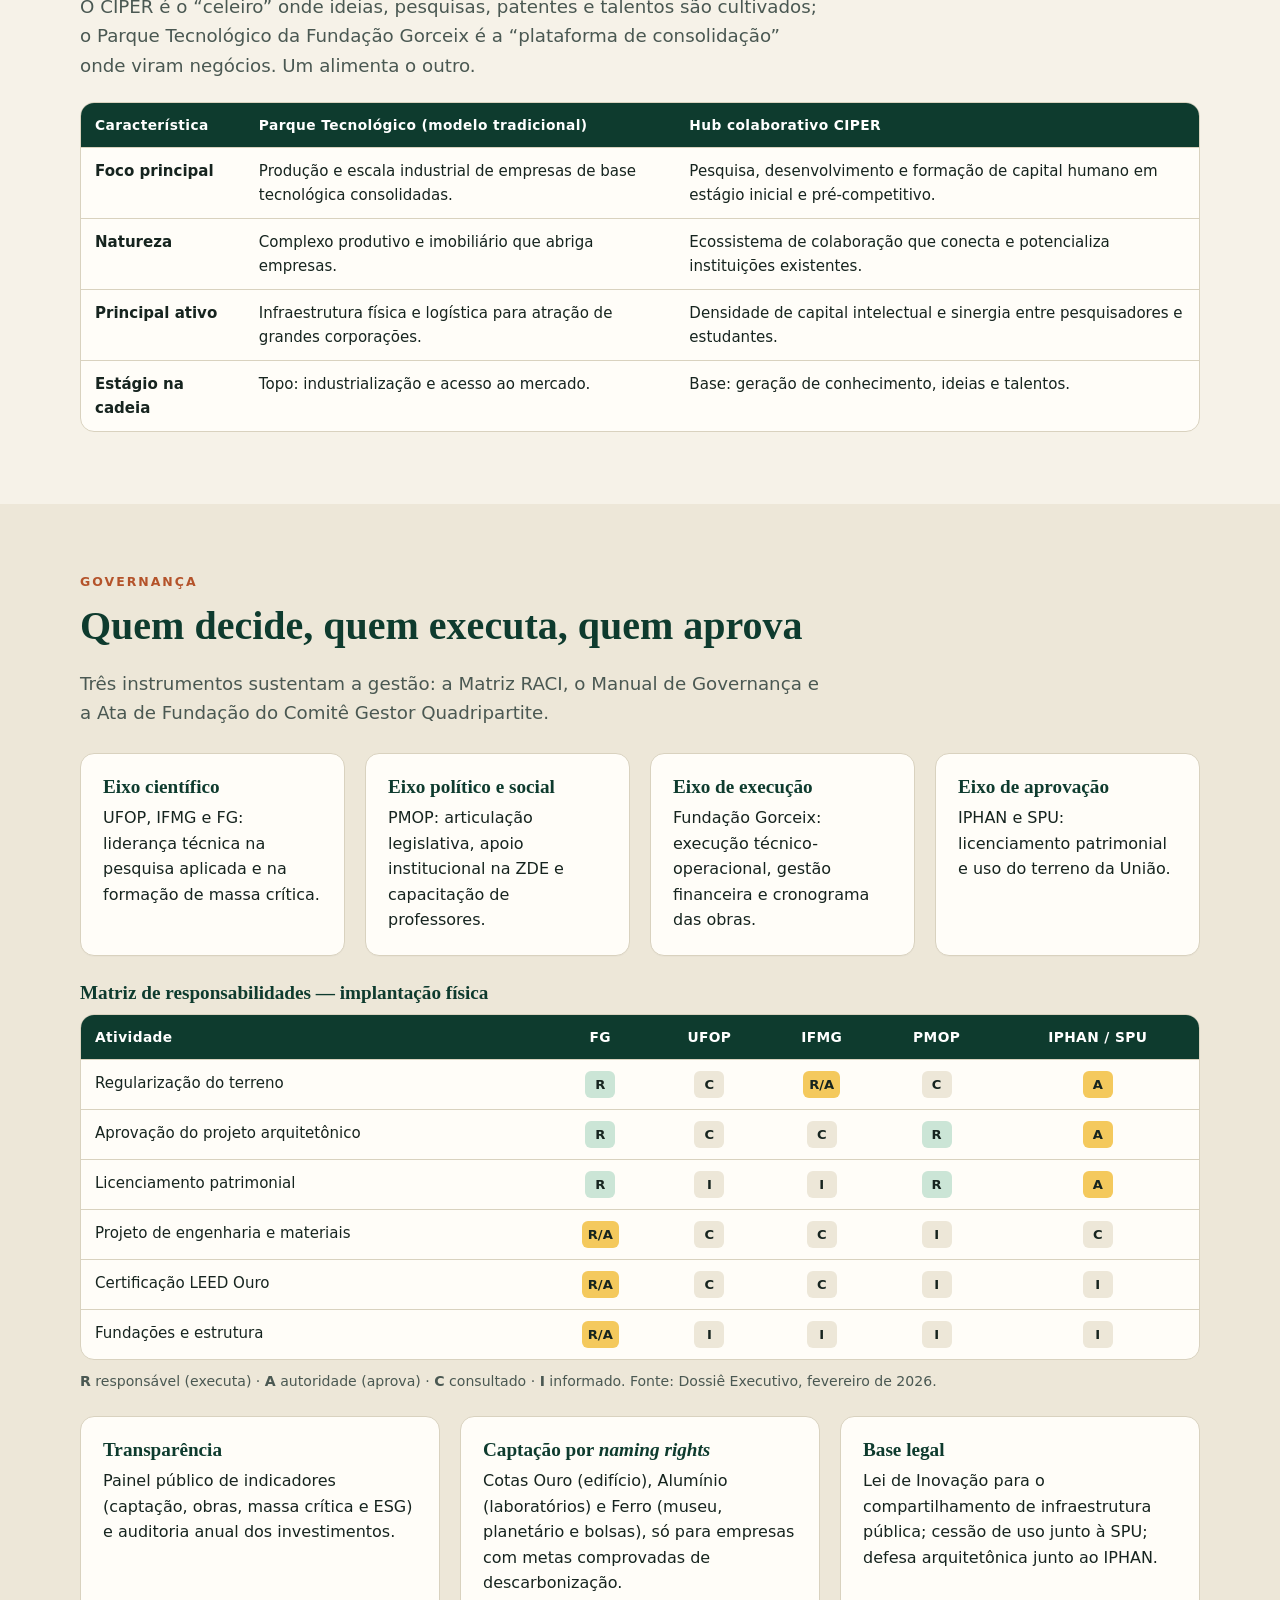
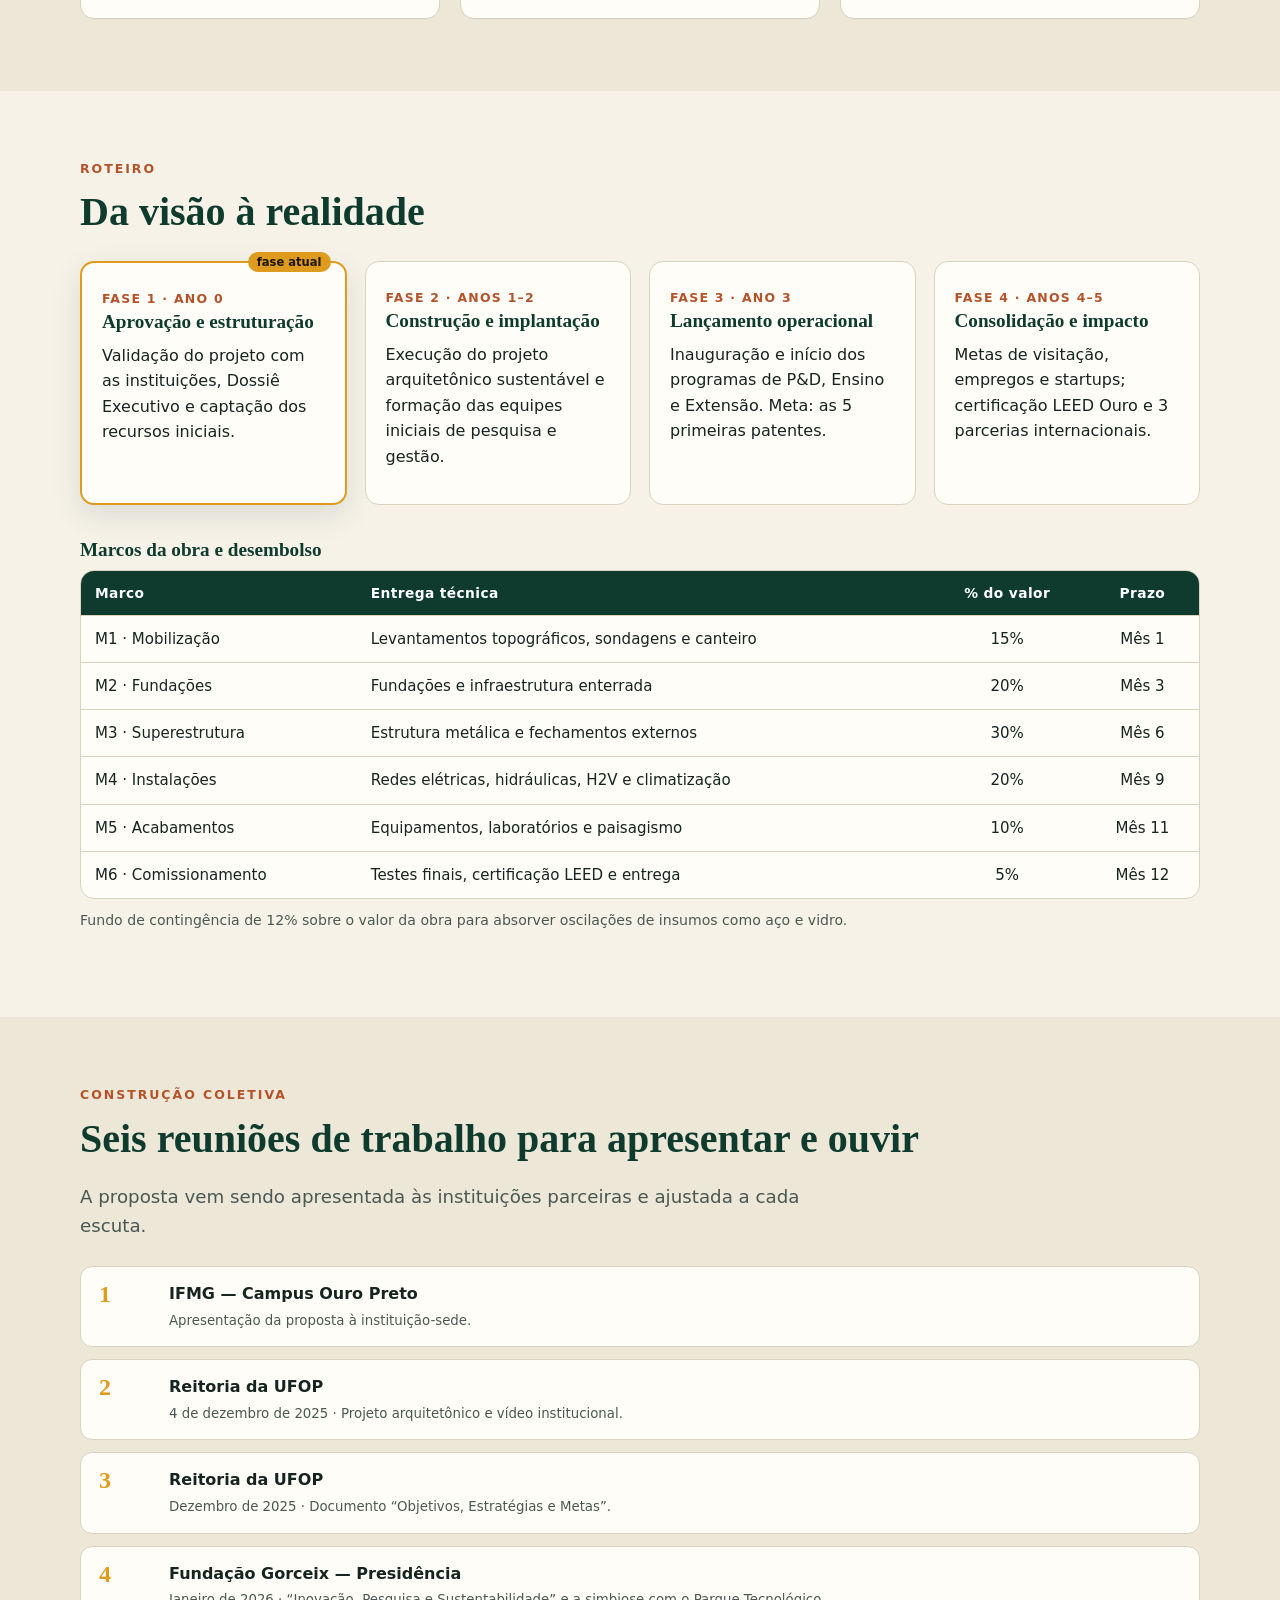
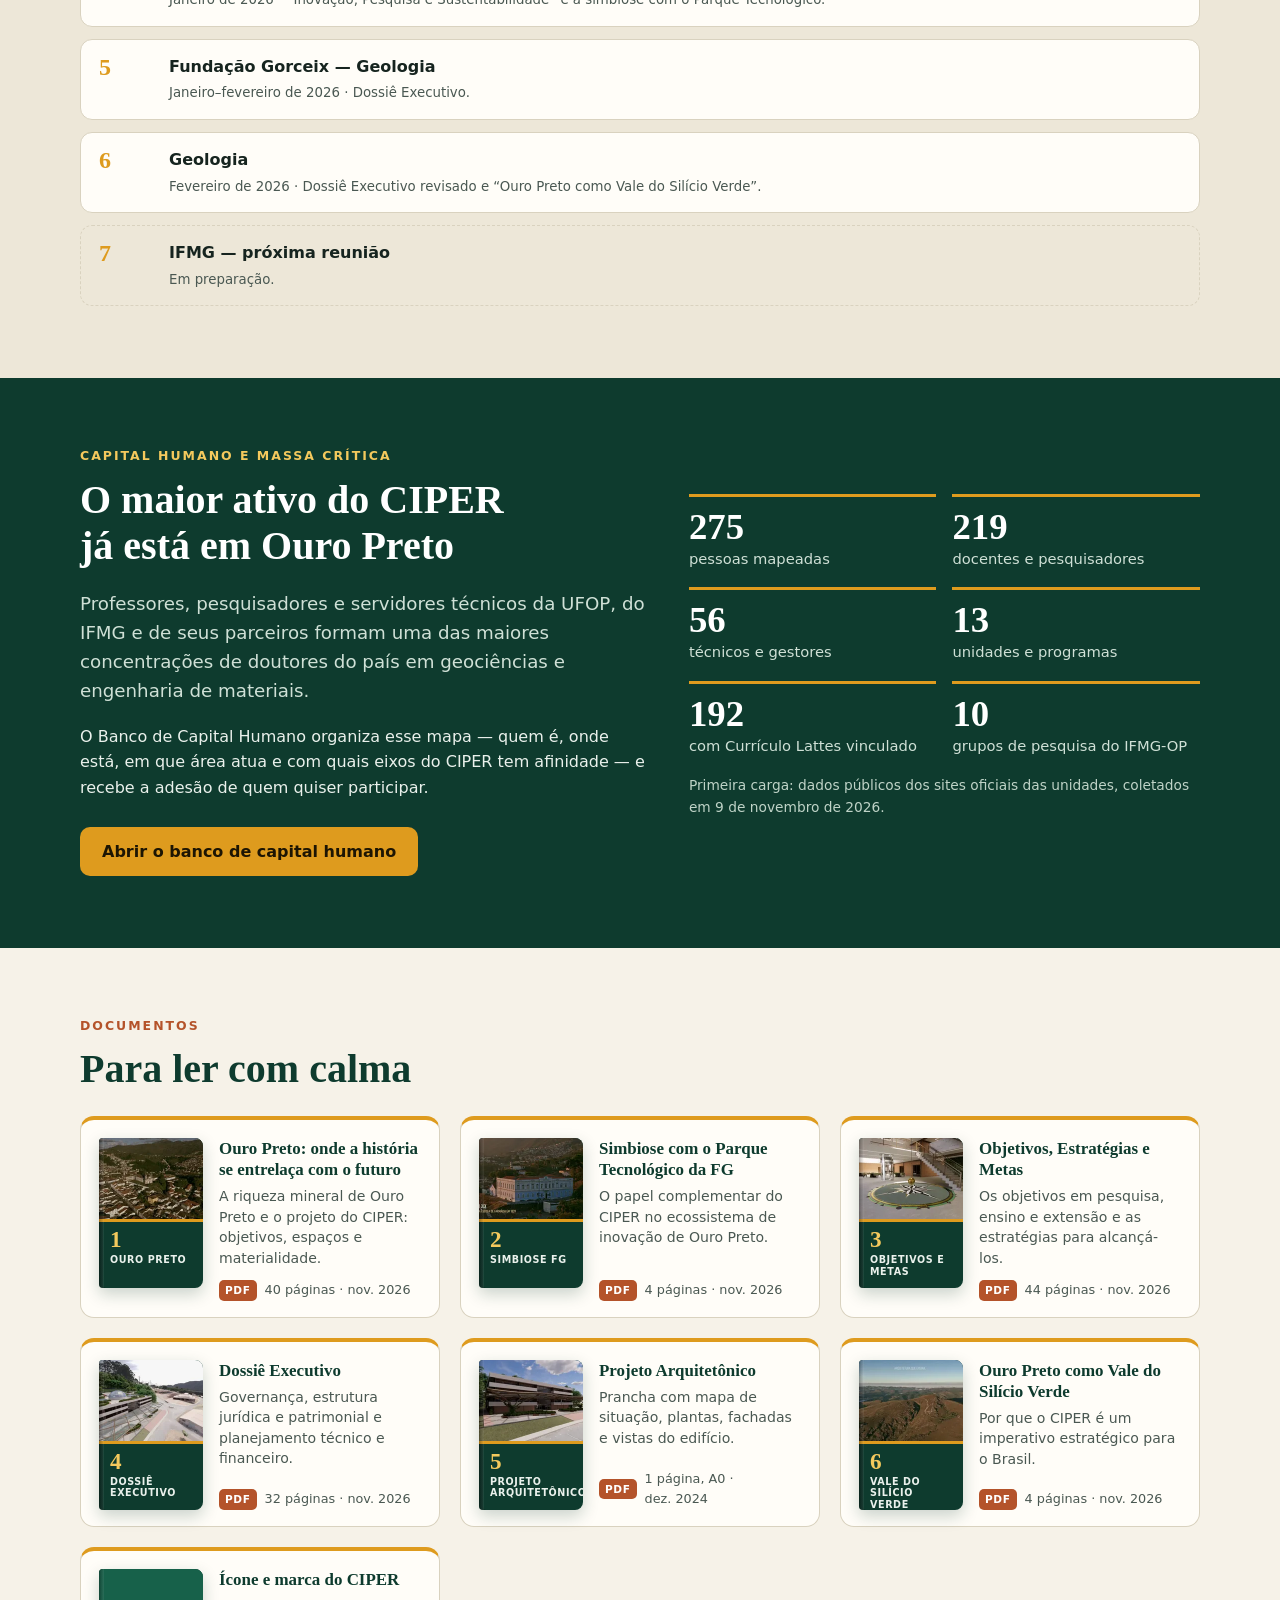
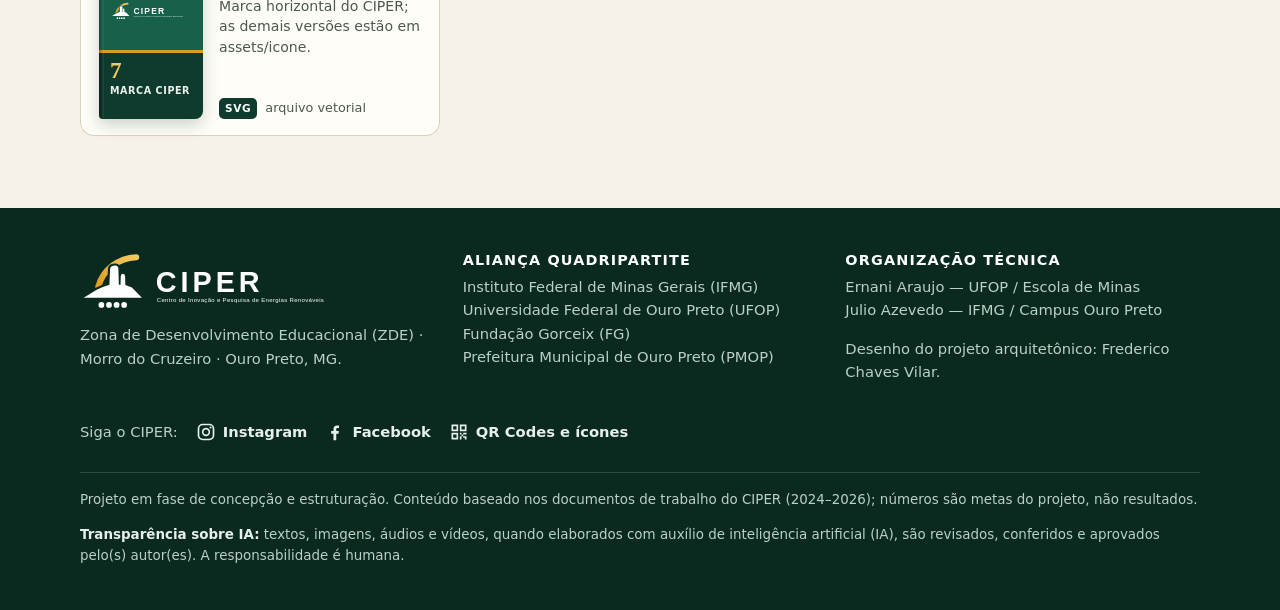
==== commit b3f84872: "feat: icones do Instagram e do Facebook no topo do site Os icones das redes passam ao cabecalho fixo" ====
--- a/index.html
+++ b/index.html
@@ -31,10 +31,12 @@
       <a href="#roteiro">Roteiro</a>
       <a href="#reunioes">Reuniões</a>
       <a href="#documentos">Documentos</a>
-      <a href="redes.html">Redes</a>
       <a class="cta" href="capital-humano.html">Capital humano</a>
       <a class="cta2" href="investimentos.html">Investimentos</a>
     </nav>
+    <!-- REDES-TOPO:INICIO (gerado por _scripts/gerar_redes.py) -->
+    <div class="redes-topo"><a href="https://www.instagram.com/ciper.ouropreto/" target="_blank" rel="noopener" title="Instagram" aria-label="Instagram do CIPER (abre em nova aba)"><svg viewBox="0 0 24 24" aria-hidden="true" fill="none" stroke="currentColor" stroke-width="2"><rect x="3" y="3" width="18" height="18" rx="5"/><circle cx="12" cy="12" r="4"/><circle cx="17.5" cy="6.5" r="1.2" fill="currentColor" stroke="none"/></svg></a><a href="https://www.facebook.com/ciper.ouropreto" target="_blank" rel="noopener" title="Facebook" aria-label="Facebook do CIPER (abre em nova aba)"><svg viewBox="0 0 24 24" aria-hidden="true"><path fill="currentColor" d="M13.5 22v-8h2.7l.4-3.2h-3.1V8.8c0-.9.3-1.6 1.6-1.6h1.7V4.4c-.3 0-1.3-.1-2.5-.1-2.5 0-4.1 1.5-4.1 4.2v2.3H7.4V14h2.8v8z"/></svg></a></div>
+    <!-- REDES-TOPO:FIM -->
   </div>
 </header>
 
--- a/assets/css/site.css
+++ b/assets/css/site.css
@@ -43,6 +43,16 @@
   #abre-menu{display:block}
   .menu{display:none;position:absolute;left:0;right:0;top:64px;background:var(--papel);border-bottom:1px solid var(--linha);padding:10px 20px 16px;flex-direction:column}
   .menu.aberto{display:flex}
+}
+/* redes no topo (gerado por _scripts/gerar_redes.py): no PC, depois do menu; no celular, antes do botão Menu */
+.redes-topo{display:flex;flex:0 0 auto;margin-left:-12px}
+.redes-topo a{display:inline-flex;align-items:center;justify-content:center;width:32px;height:40px;border-radius:8px;color:var(--verde)}
+.redes-topo a:hover{background:var(--papel2)}
+.redes-topo svg{width:20px;height:20px}
+@media (max-width:1200px){
+  .redes-topo{order:1;margin-left:auto;gap:2px}
+  .redes-topo a{width:40px}
+  #abre-menu{order:2;margin-left:0}
 }
 
 /* herói */
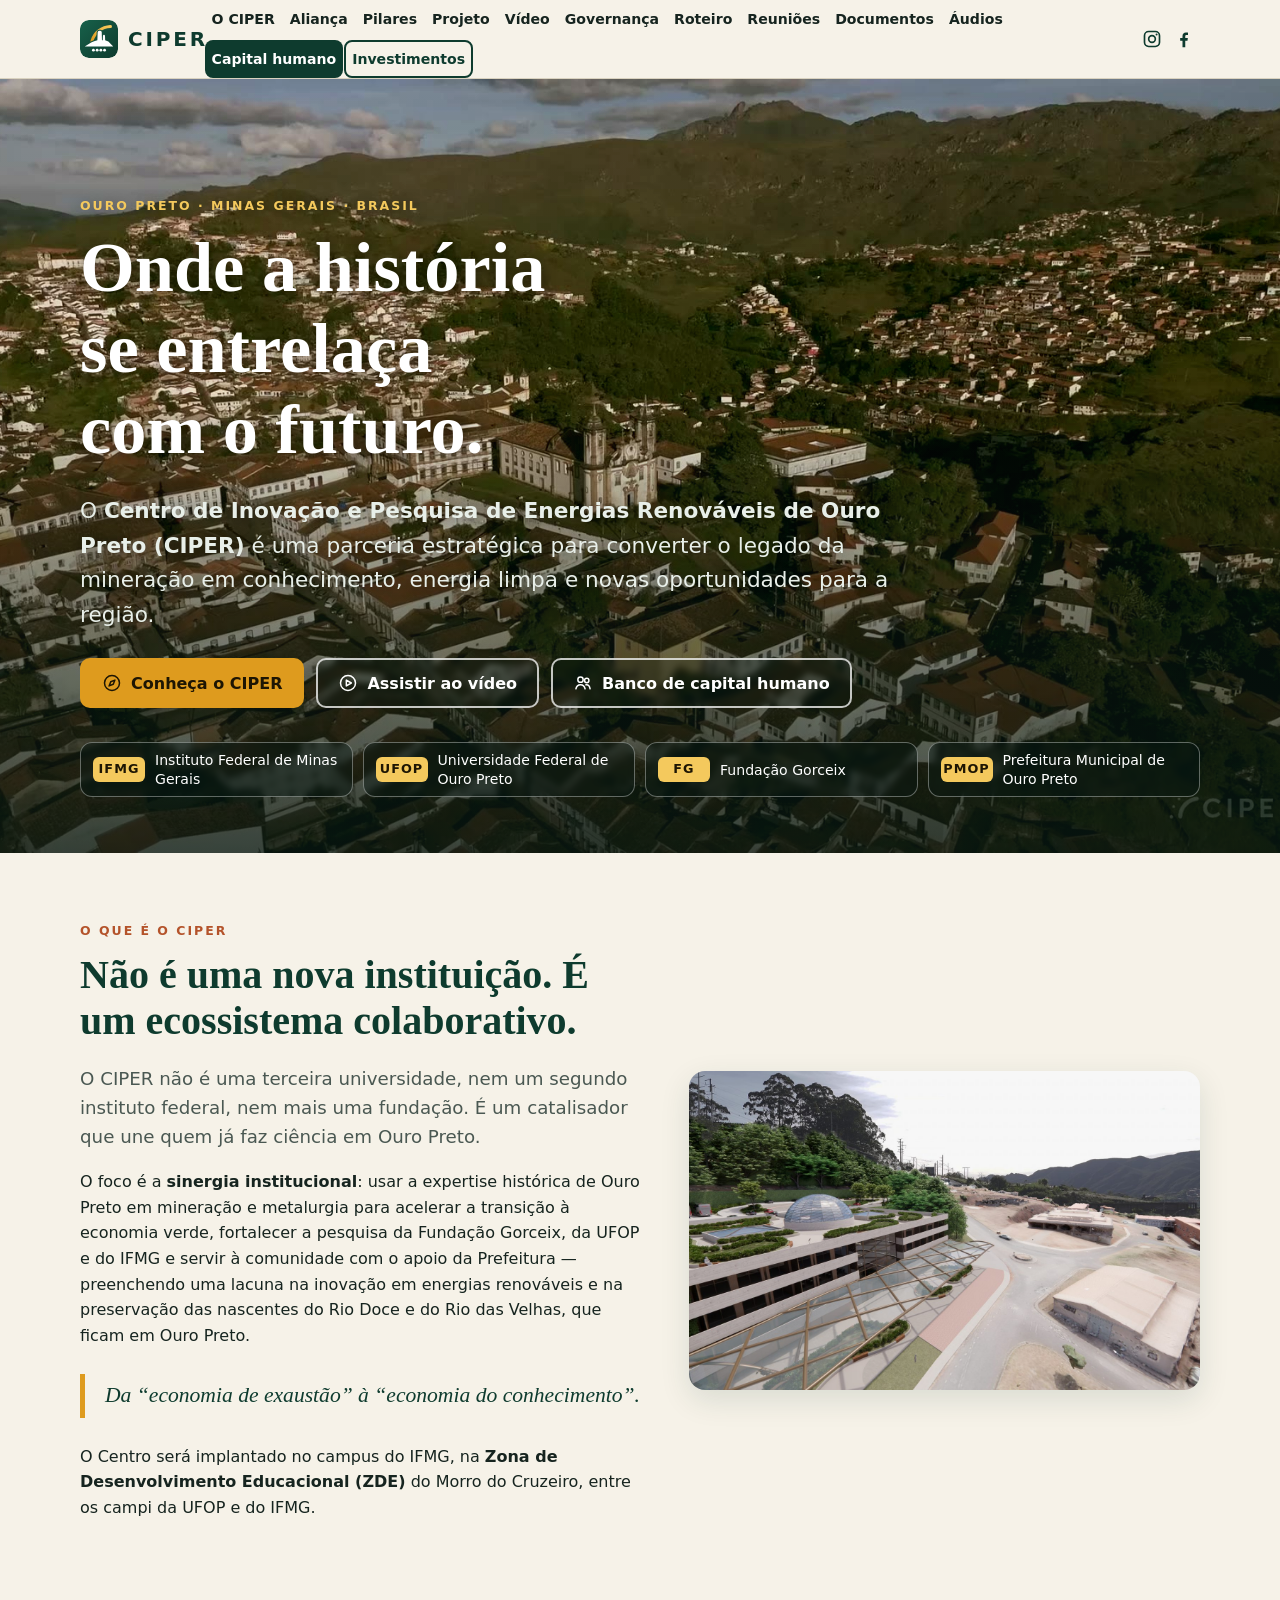
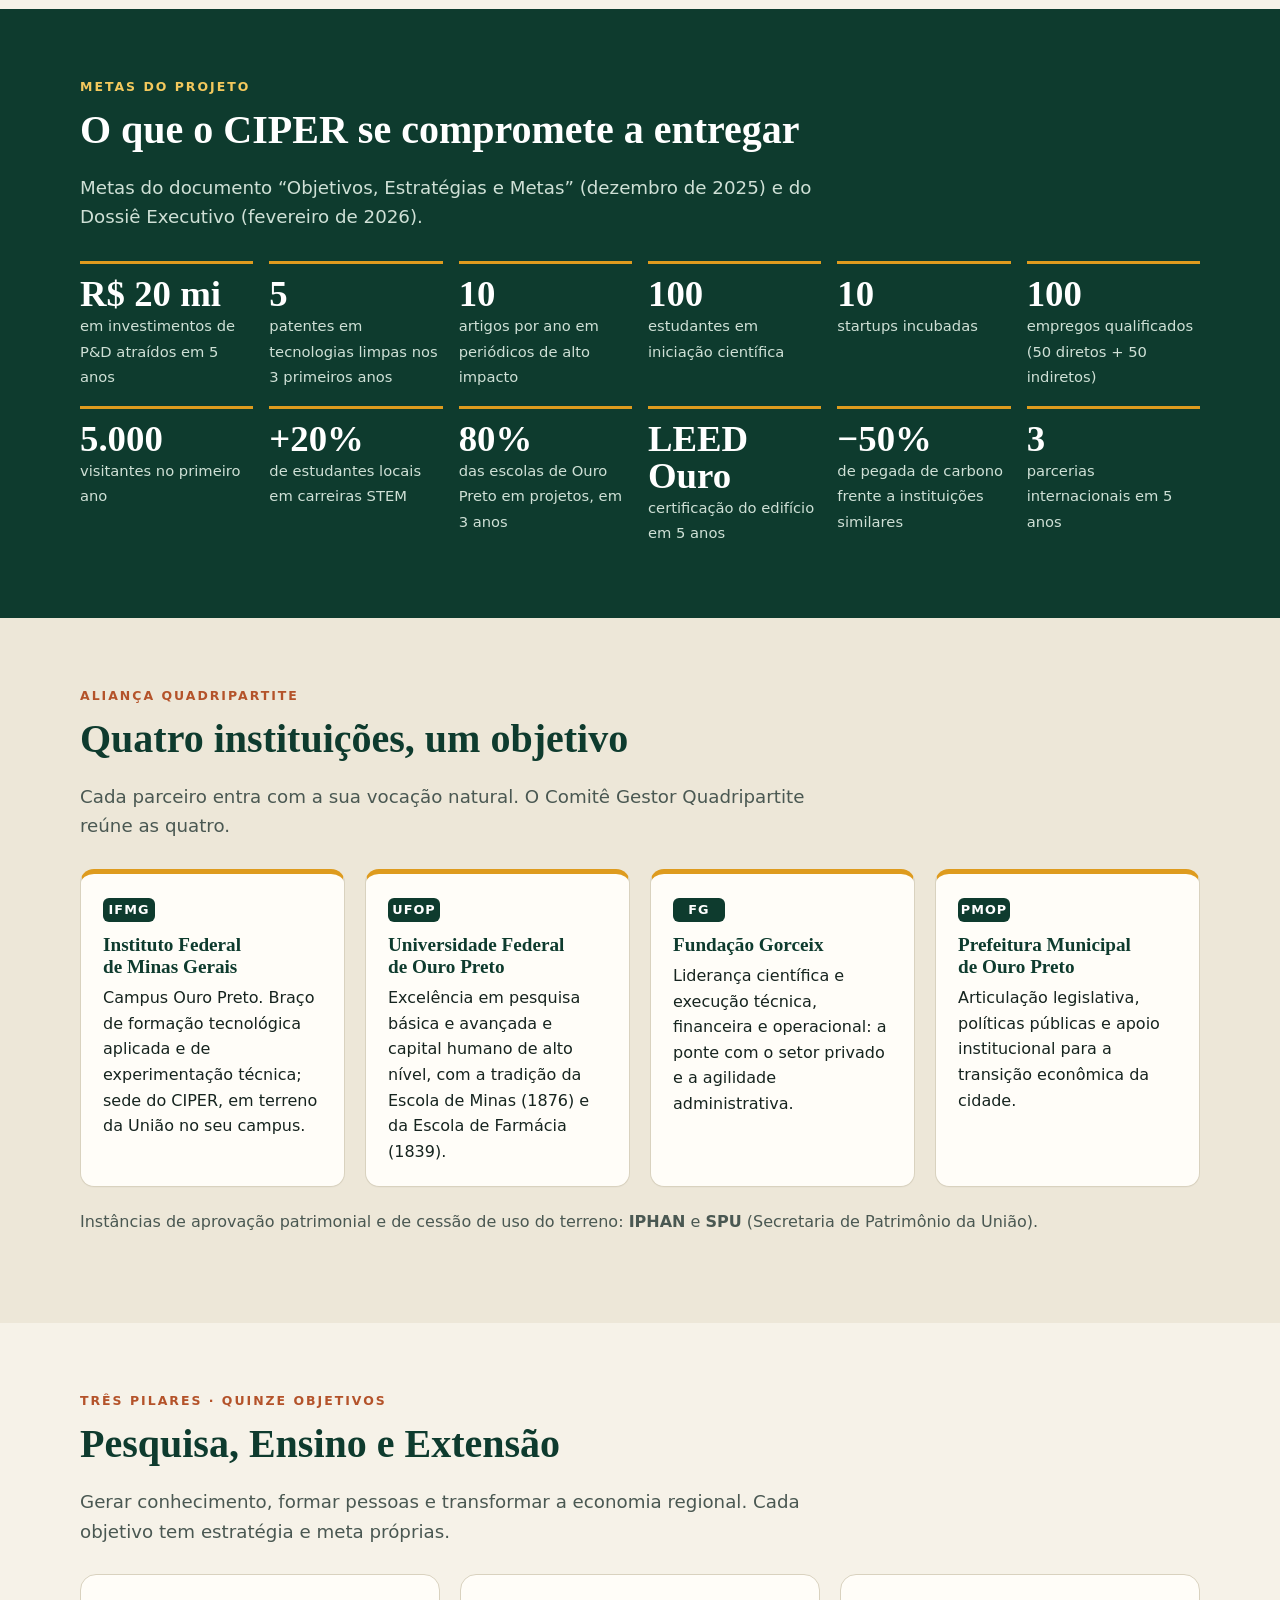
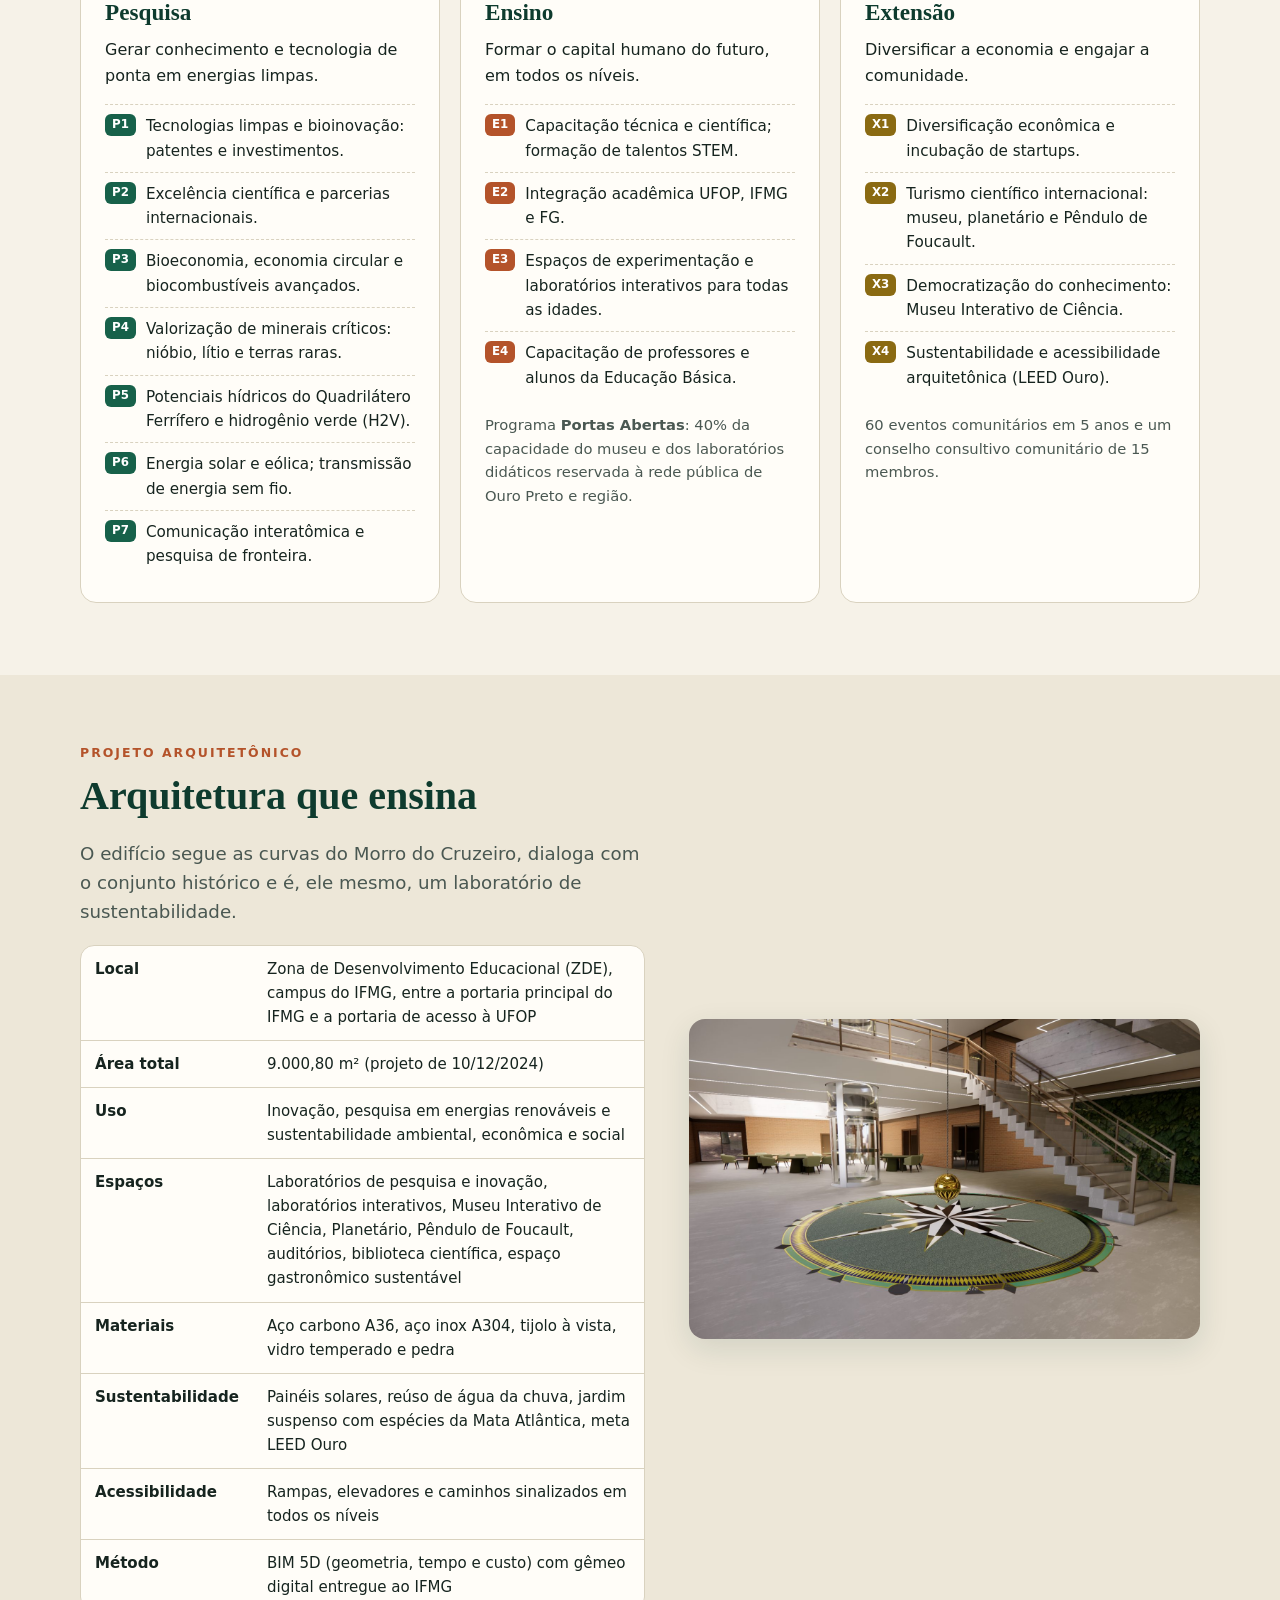
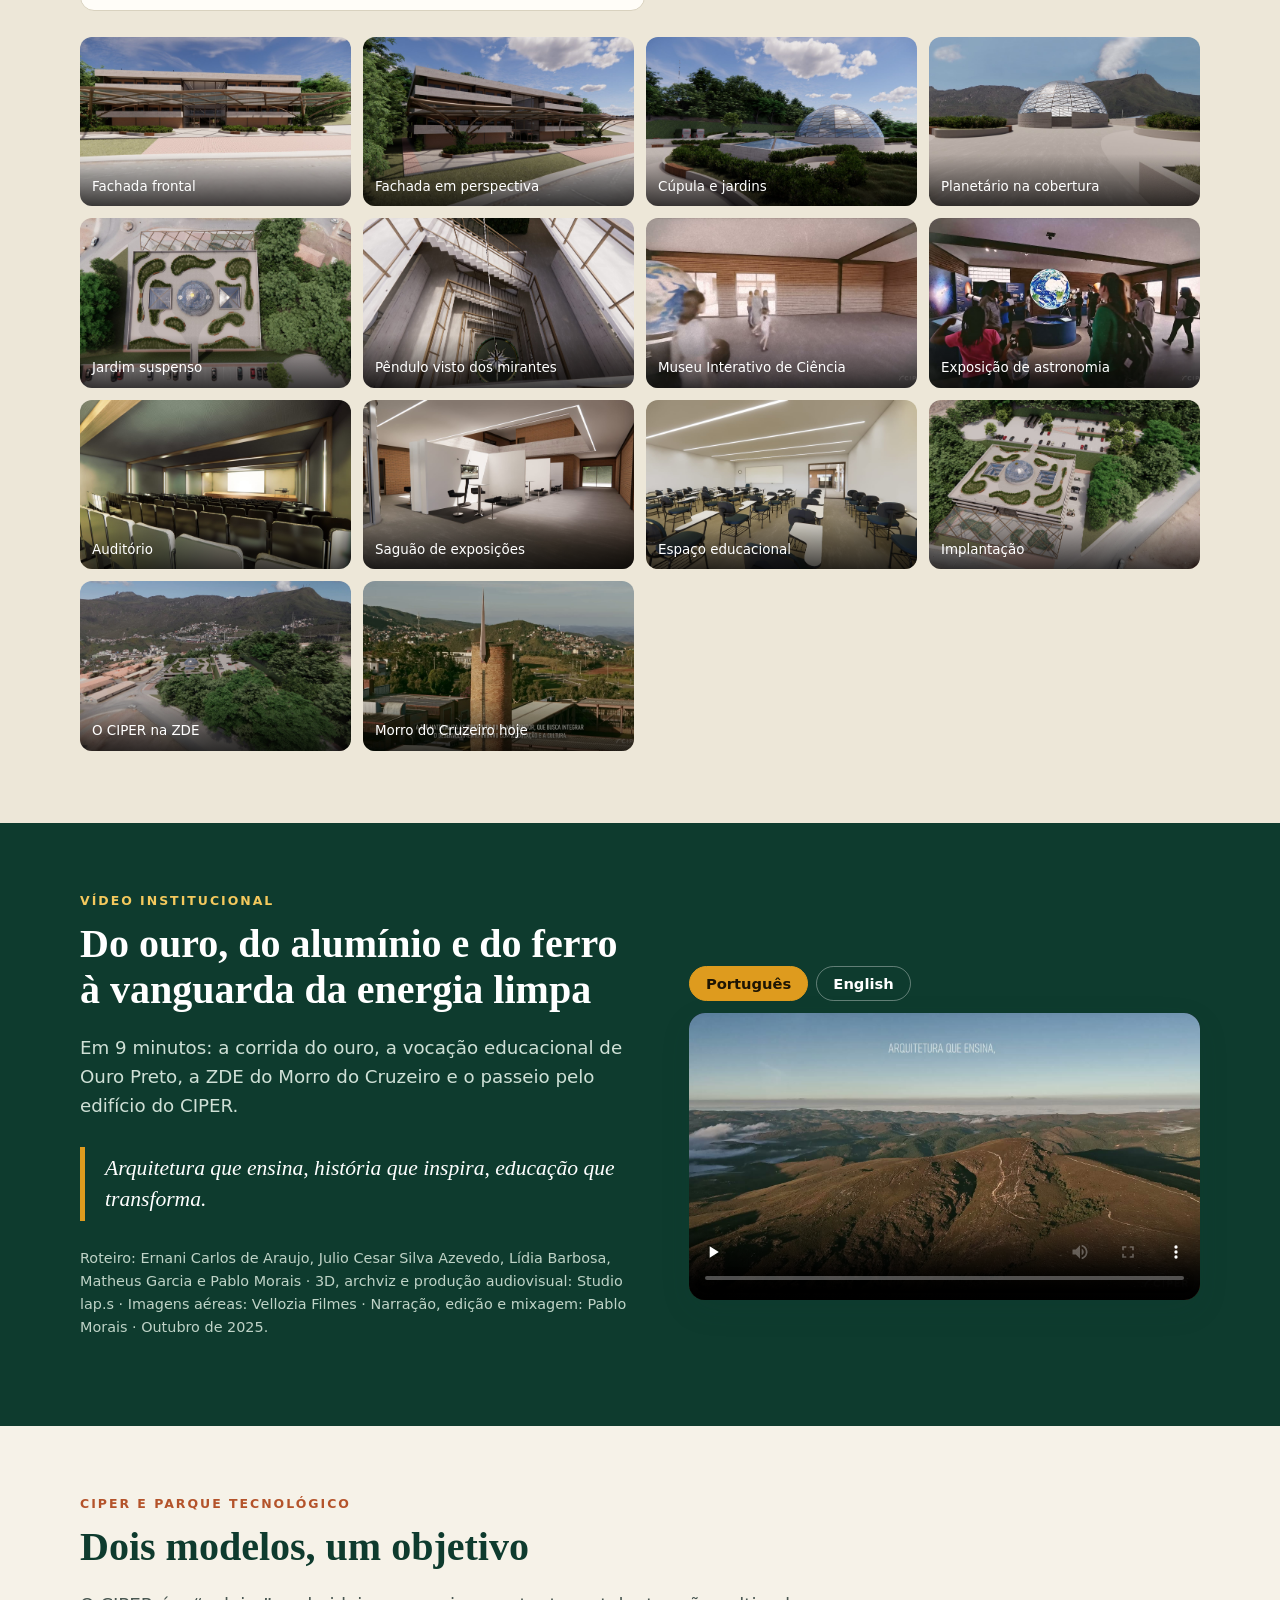
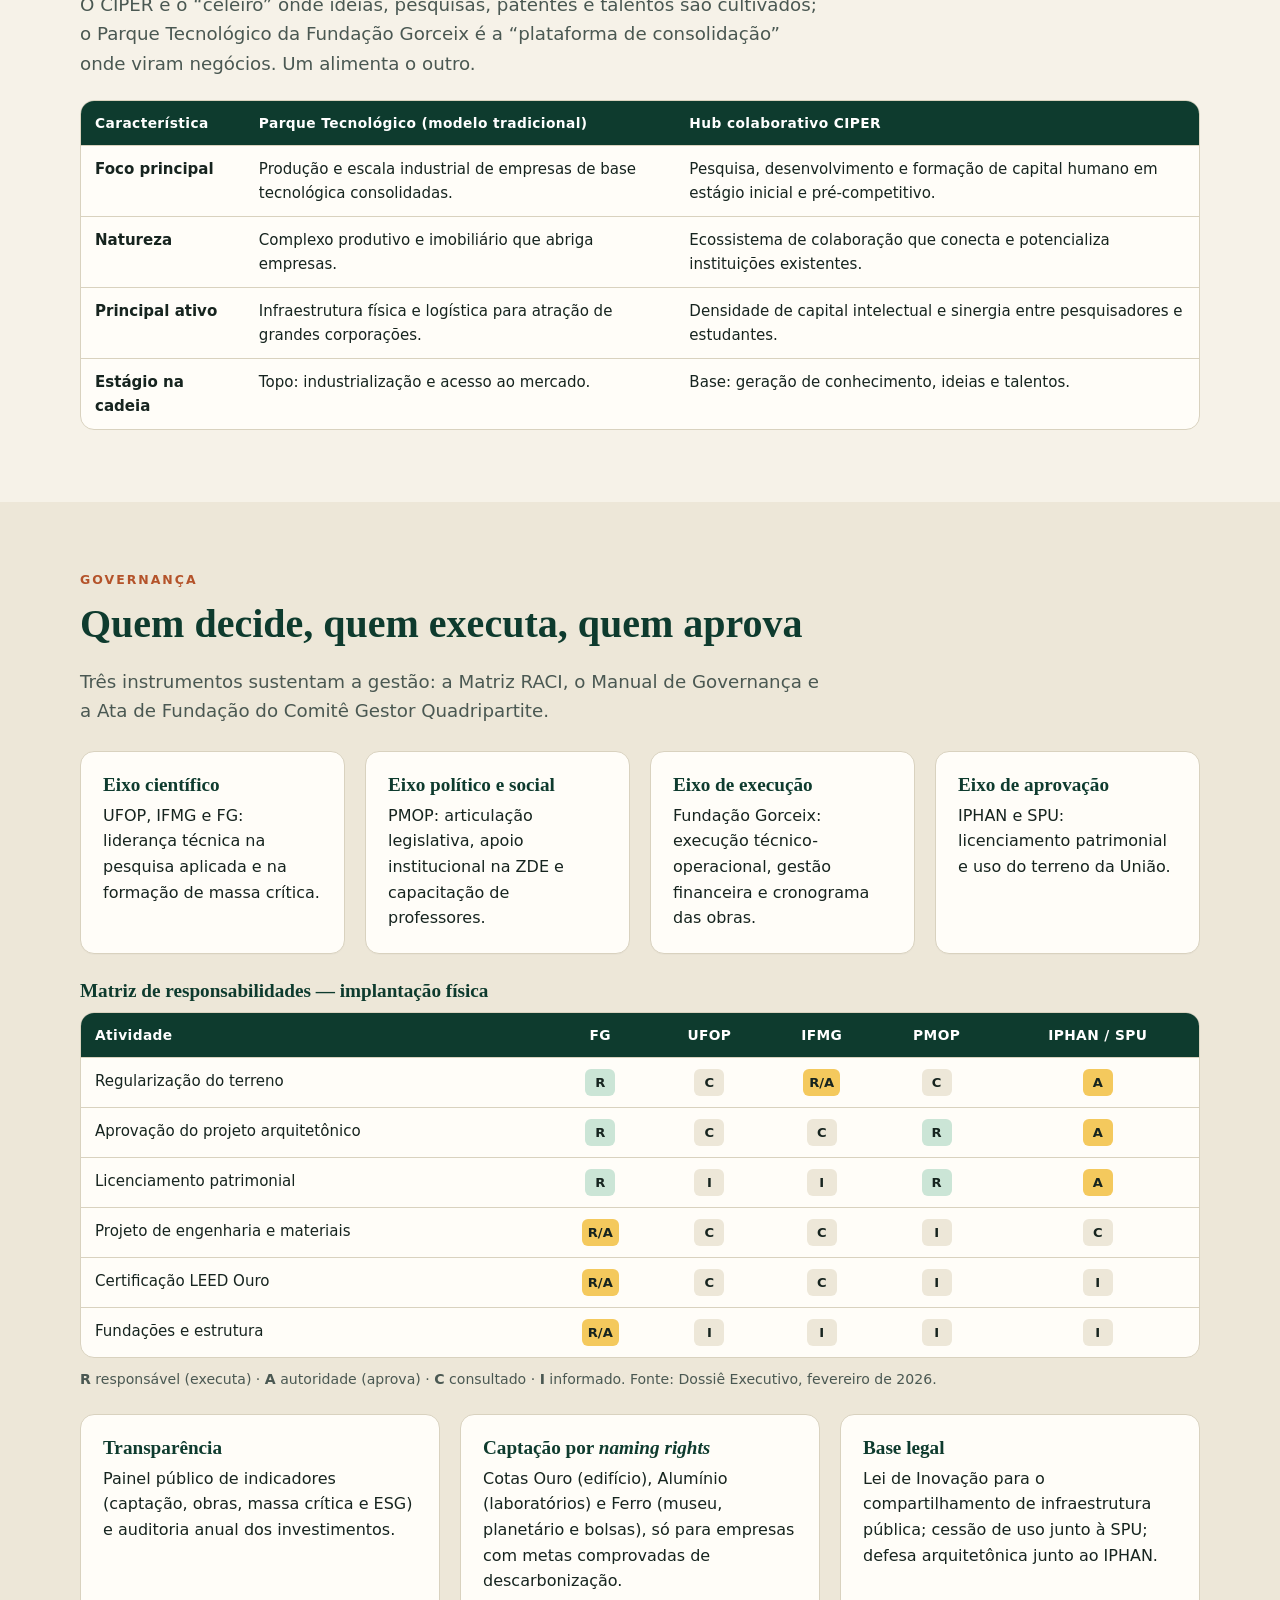
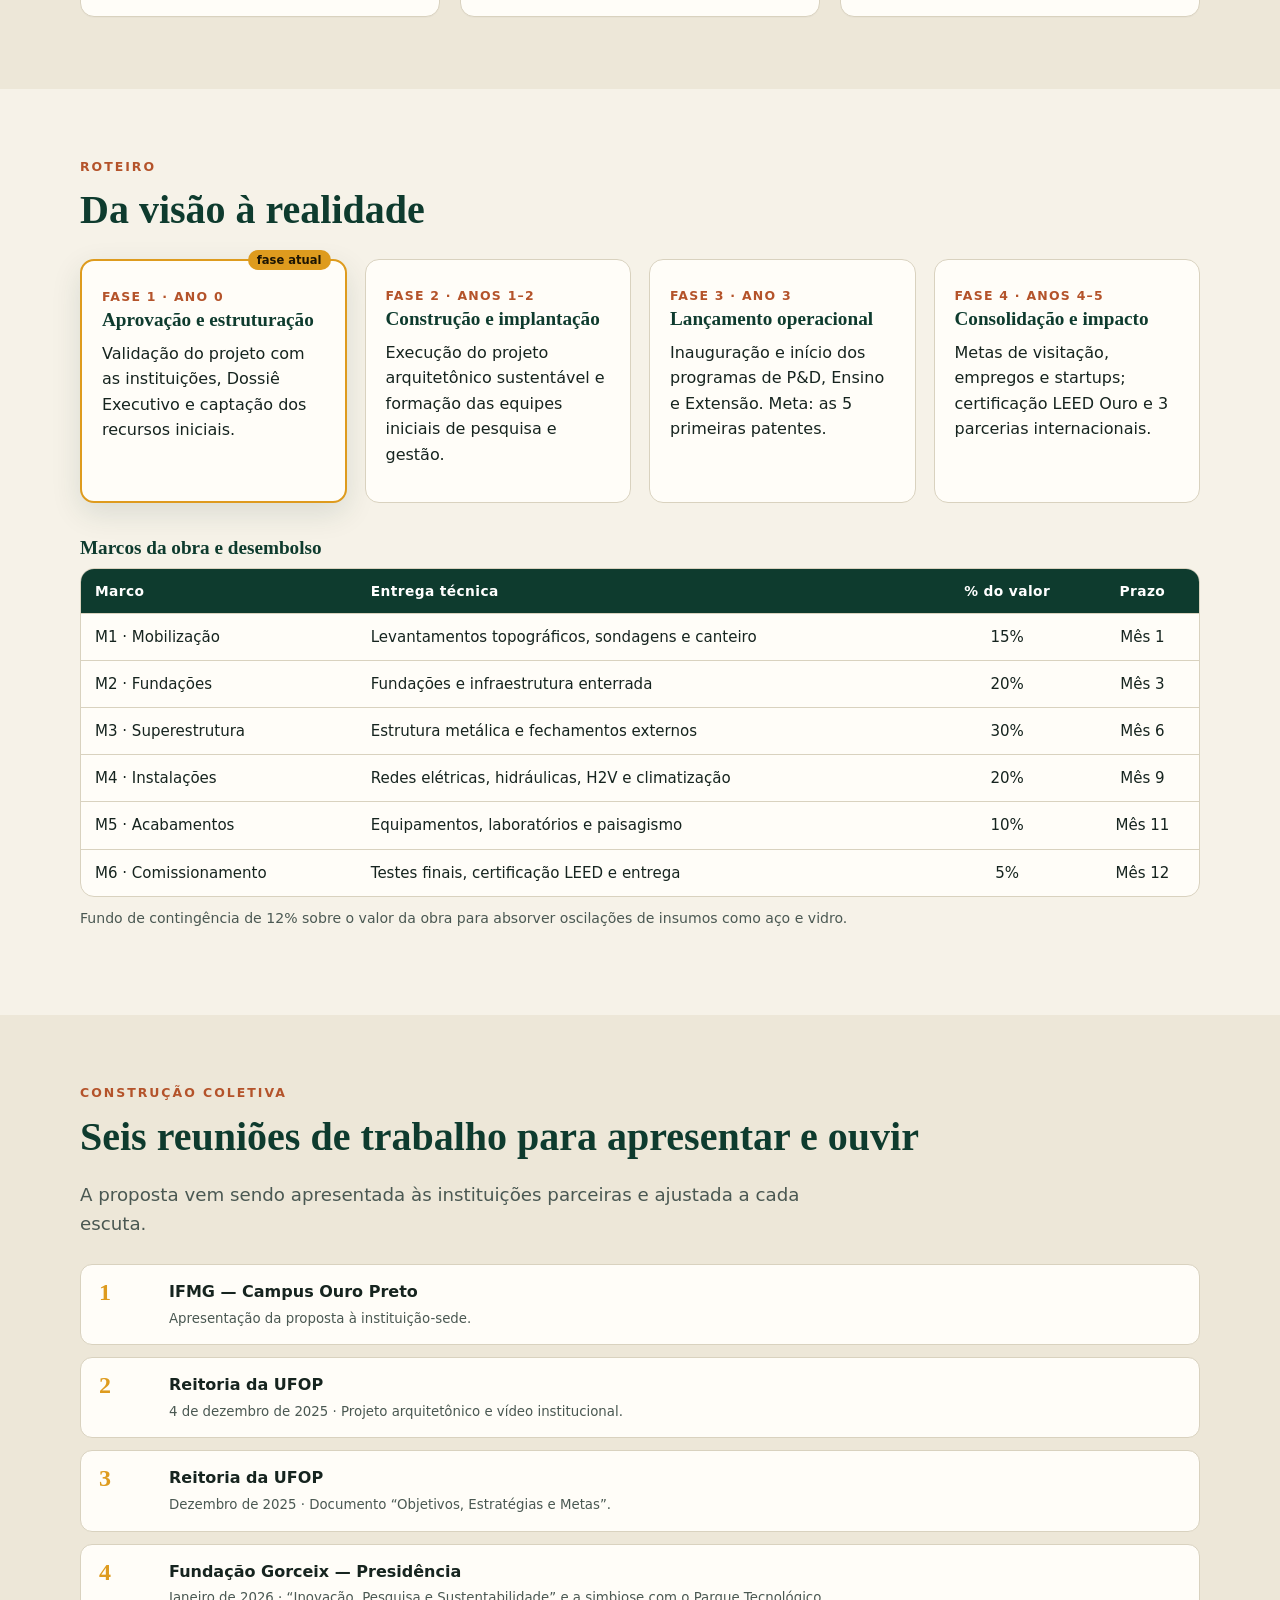
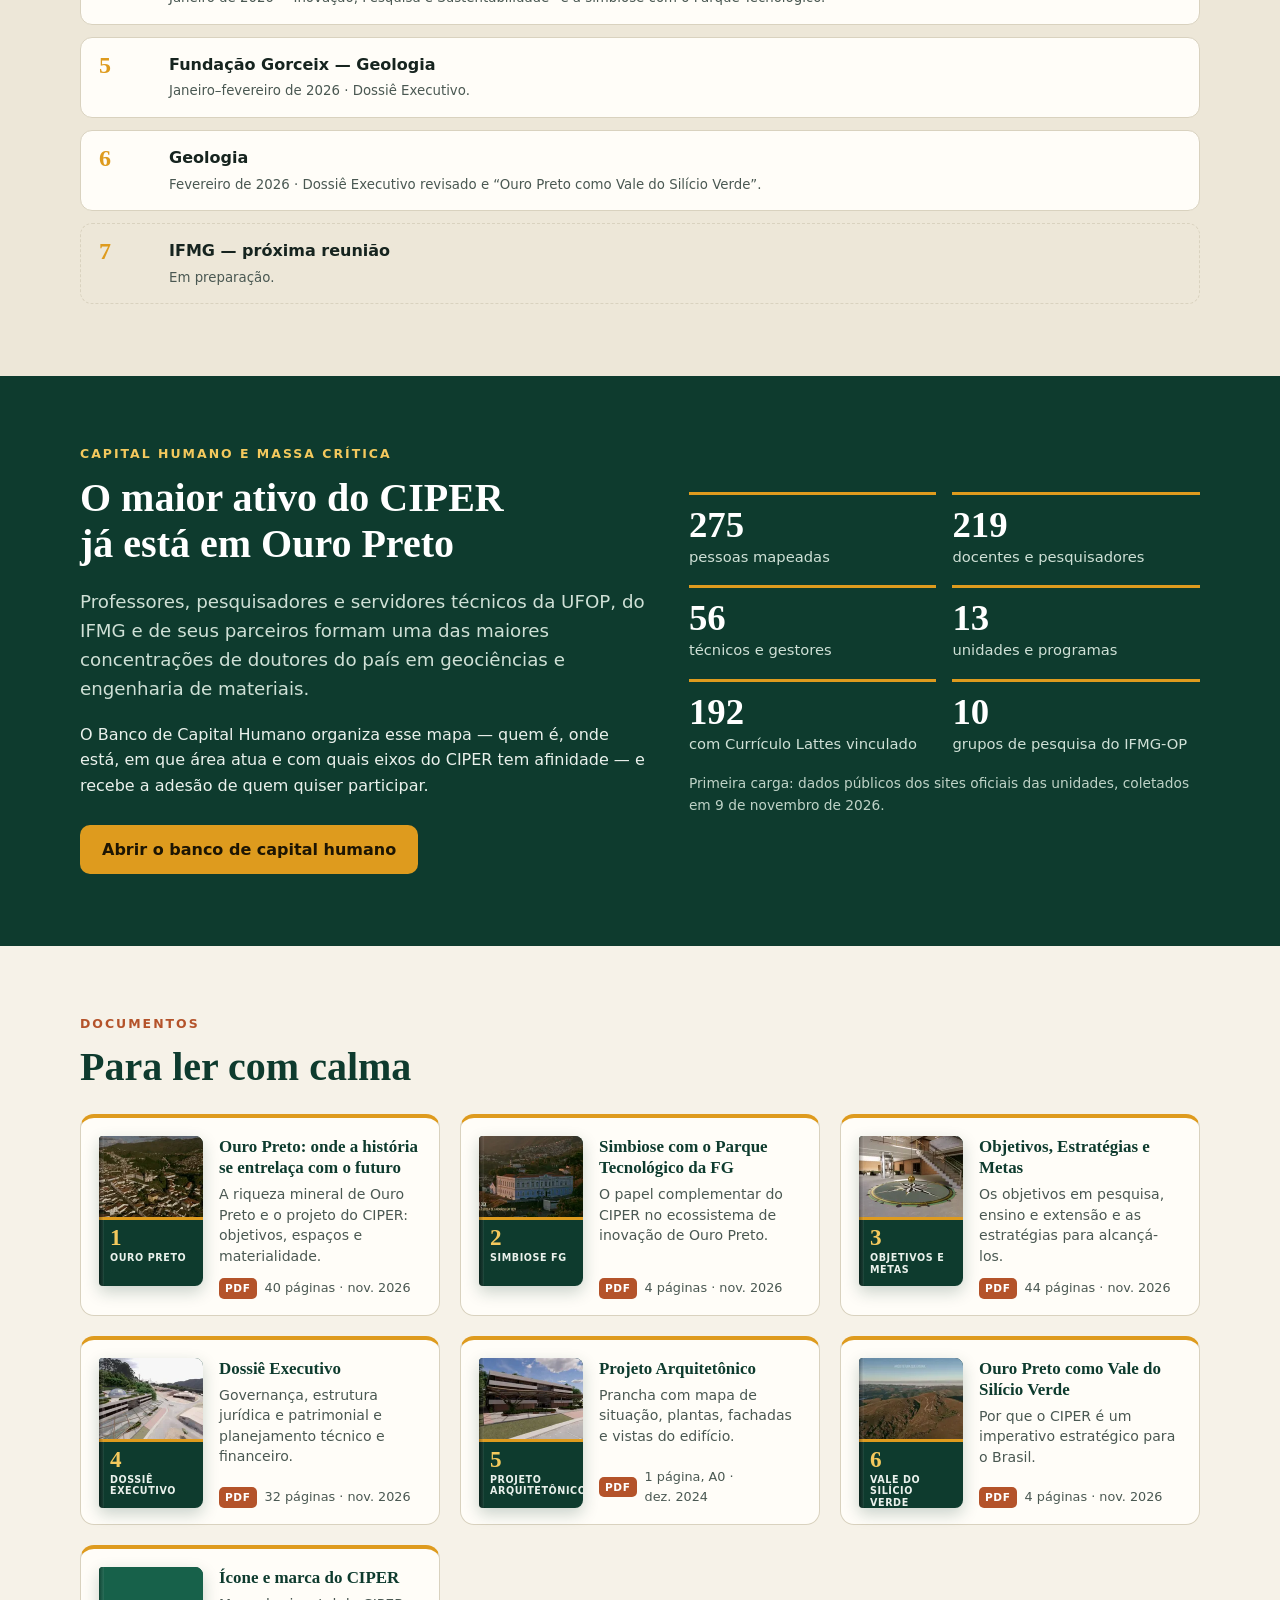
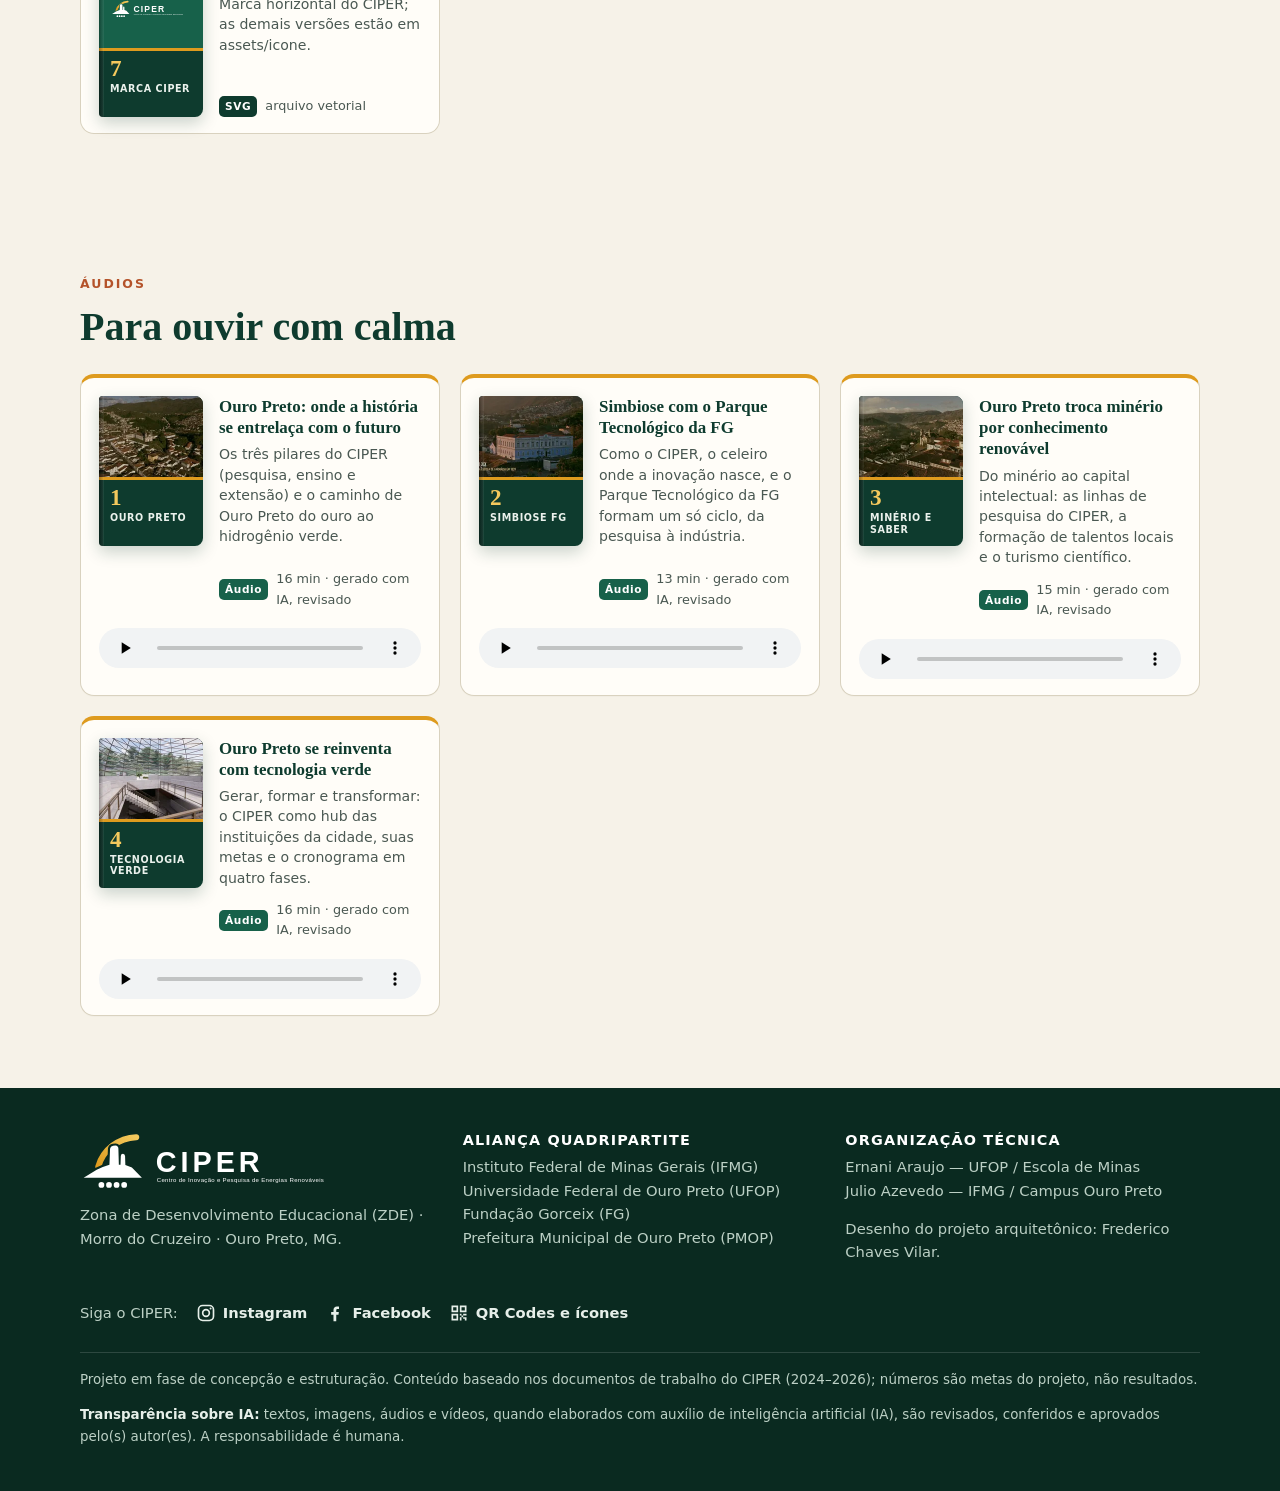
==== commit e517b457: "feat: secao Audios com 4 audios e player no cartao Link "Audios" no menu depois de "Documentos" e se" ====
--- a/index.html
+++ b/index.html
@@ -31,6 +31,7 @@
       <a href="#roteiro">Roteiro</a>
       <a href="#reunioes">Reuniões</a>
       <a href="#documentos">Documentos</a>
+      <a href="#audios">Áudios</a>
       <a class="cta" href="capital-humano.html">Capital humano</a>
       <a class="cta2" href="investimentos.html">Investimentos</a>
     </nav>
@@ -346,6 +347,19 @@
   </div>
 </section>
 
+<section id="audios">
+  <div class="wrap">
+    <p class="olho">Áudios</p>
+    <h2>Para ouvir com calma</h2>
+    <ol class="grade docs audios" style="margin-top:24px">
+      <li><div class="cartao"><span class="capa"><img src="assets/docs/foto-01.webp" width="104" height="84" alt="" loading="lazy"><span class="faixa" aria-hidden="true"><b>1</b><em>Ouro Preto</em></span></span><span class="txt"><span class="vh">Áudio 1: </span><strong>Ouro Preto: onde a história se entrelaça com o futuro</strong><span class="res">Os três pilares do CIPER (pesquisa, ensino e extensão) e o caminho de Ouro Preto do ouro ao hidrogênio verde.</span><small><span class="tipo audio">Áudio</span>16&nbsp;min · gerado com IA, revisado</small></span><audio controls preload="none" src="audios/01-CIPER-Ouro-Preto-Historia-e-Futuro.m4a" aria-label="Ouvir o áudio 1: Ouro Preto: onde a história se entrelaça com o futuro"></audio></div></li>
+      <li><div class="cartao"><span class="capa"><img src="assets/docs/foto-02.webp" width="104" height="84" alt="" loading="lazy"><span class="faixa" aria-hidden="true"><b>2</b><em>Simbiose FG</em></span></span><span class="txt"><span class="vh">Áudio 2: </span><strong>Simbiose com o Parque Tecnológico da FG</strong><span class="res">Como o CIPER, o celeiro onde a inovação nasce, e o Parque Tecnológico da FG formam um só ciclo, da pesquisa à indústria.</span><small><span class="tipo audio">Áudio</span>13&nbsp;min · gerado com IA, revisado</small></span><audio controls preload="none" src="audios/02-CIPER-Simbiose-Parque-Tecnologico-FG.m4a" aria-label="Ouvir o áudio 2: Simbiose com o Parque Tecnológico da FG"></audio></div></li>
+      <li><div class="cartao"><span class="capa"><img src="assets/docs/foto-a03.webp" width="104" height="84" alt="" loading="lazy"><span class="faixa" aria-hidden="true"><b>3</b><em>Minério e saber</em></span></span><span class="txt"><span class="vh">Áudio 3: </span><strong>Ouro Preto troca minério por conhecimento renovável</strong><span class="res">Do minério ao capital intelectual: as linhas de pesquisa do CIPER, a formação de talentos locais e o turismo científico.</span><small><span class="tipo audio">Áudio</span>15&nbsp;min · gerado com IA, revisado</small></span><audio controls preload="none" src="audios/03-CIPER-Ouro-Preto-Minerio-por-Conhecimento-Renovavel.m4a" aria-label="Ouvir o áudio 3: Ouro Preto troca minério por conhecimento renovável"></audio></div></li>
+      <li><div class="cartao"><span class="capa"><img src="assets/docs/foto-a04.webp" width="104" height="84" alt="" loading="lazy"><span class="faixa" aria-hidden="true"><b>4</b><em>Tecnologia verde</em></span></span><span class="txt"><span class="vh">Áudio 4: </span><strong>Ouro Preto se reinventa com tecnologia verde</strong><span class="res">Gerar, formar e transformar: o CIPER como hub das instituições da cidade, suas metas e o cronograma em quatro fases.</span><small><span class="tipo audio">Áudio</span>16&nbsp;min · gerado com IA, revisado</small></span><audio controls preload="none" src="audios/04-CIPER-Ouro-Preto-Tecnologia-Verde.m4a" aria-label="Ouvir o áudio 4: Ouro Preto se reinventa com tecnologia verde"></audio></div></li>
+    </ol>
+  </div>
+</section>
+
 </main>
 
 <footer>
--- a/assets/css/site.css
+++ b/assets/css/site.css
@@ -31,12 +31,12 @@
 .topo .wrap{display:flex;align-items:center;gap:14px;min-height:64px}
 .marca{display:flex;align-items:center;gap:10px;text-decoration:none;color:var(--verde);font:800 1.25rem/1 var(--sans);letter-spacing:.14em}
 .marca img{width:38px;height:38px;border-radius:9px}
-.menu{display:flex;gap:2px;margin-left:auto;flex-wrap:wrap}
-.menu a{padding:8px 9px;border-radius:8px;text-decoration:none;color:var(--tinta);font-size:.9rem;font-weight:600}
+.menu{display:flex;gap:1px;margin-left:auto;flex-wrap:wrap}
+.menu a{padding:8px 7px;border-radius:8px;text-decoration:none;color:var(--tinta);font-size:.88rem;font-weight:600}
 .menu a:hover,.menu a.ativo{background:var(--papel2);color:var(--verde)}
 .menu a.cta{background:var(--verde);color:#fff}
 .menu a.cta:hover{background:var(--verde2);color:#fff}
-.menu a.cta2{border:2px solid var(--verde);color:var(--verde);padding:6px 8px}
+.menu a.cta2{border:2px solid var(--verde);color:var(--verde);padding:6px 6px}
 .menu a.cta2:hover,.menu a.cta2.ativo{background:var(--papel2)}
 #abre-menu{display:none;margin-left:auto;background:none;border:1px solid var(--linha);border-radius:8px;padding:8px 12px;font:600 .95rem var(--sans);color:var(--verde)}
 @media (max-width:1200px){
@@ -170,8 +170,13 @@
 .docs small{margin-top:auto;padding-top:6px;display:flex;align-items:center;gap:8px;font-size:.8rem;color:var(--tinta2)}
 .docs .tipo{font:800 .66rem/1 var(--sans);letter-spacing:.06em;background:var(--terra);color:#fff;border-radius:5px;padding:5px 6px}
 .docs .tipo.svg{background:var(--verde)}
+.audios .cartao{flex:1;display:grid;grid-template-columns:104px 1fr;gap:16px;align-items:start;color:var(--tinta);background:var(--branco);border:1px solid var(--linha);border-top:4px solid var(--ouro);border-radius:14px;padding:18px 18px 16px;transition:box-shadow .2s,border-color .2s}
+.audios .cartao:hover,.audios .cartao:focus-within{border-color:var(--verde2);border-top-color:var(--ouro);box-shadow:var(--sombra)}
+.audios audio{grid-column:1/-1;display:block;width:100%;height:40px;margin-top:2px}
+.audios audio:focus-visible{outline:3px solid var(--ouro);outline-offset:2px;border-radius:20px}
+.docs .tipo.audio{background:var(--verde2)}
 .vh{position:absolute;width:1px;height:1px;overflow:hidden;clip:rect(0 0 0 0);white-space:nowrap}
-@media (max-width:420px){ol.docs{grid-template-columns:1fr}.docs a{grid-template-columns:96px 1fr;gap:14px;padding:16px 14px 14px}.docs .capa{width:96px;height:140px}.docs .capa img{width:96px;height:78px}}
+@media (max-width:420px){ol.docs{grid-template-columns:1fr}.docs a,.audios .cartao{grid-template-columns:96px 1fr;gap:14px;padding:16px 14px 14px}.docs .capa{width:96px;height:140px}.docs .capa img{width:96px;height:78px}}
 
 footer{background:#0A2A20;color:#BCD0C5;padding:44px 0 30px;font-size:.92rem}
 footer a{color:#E6EFE9}
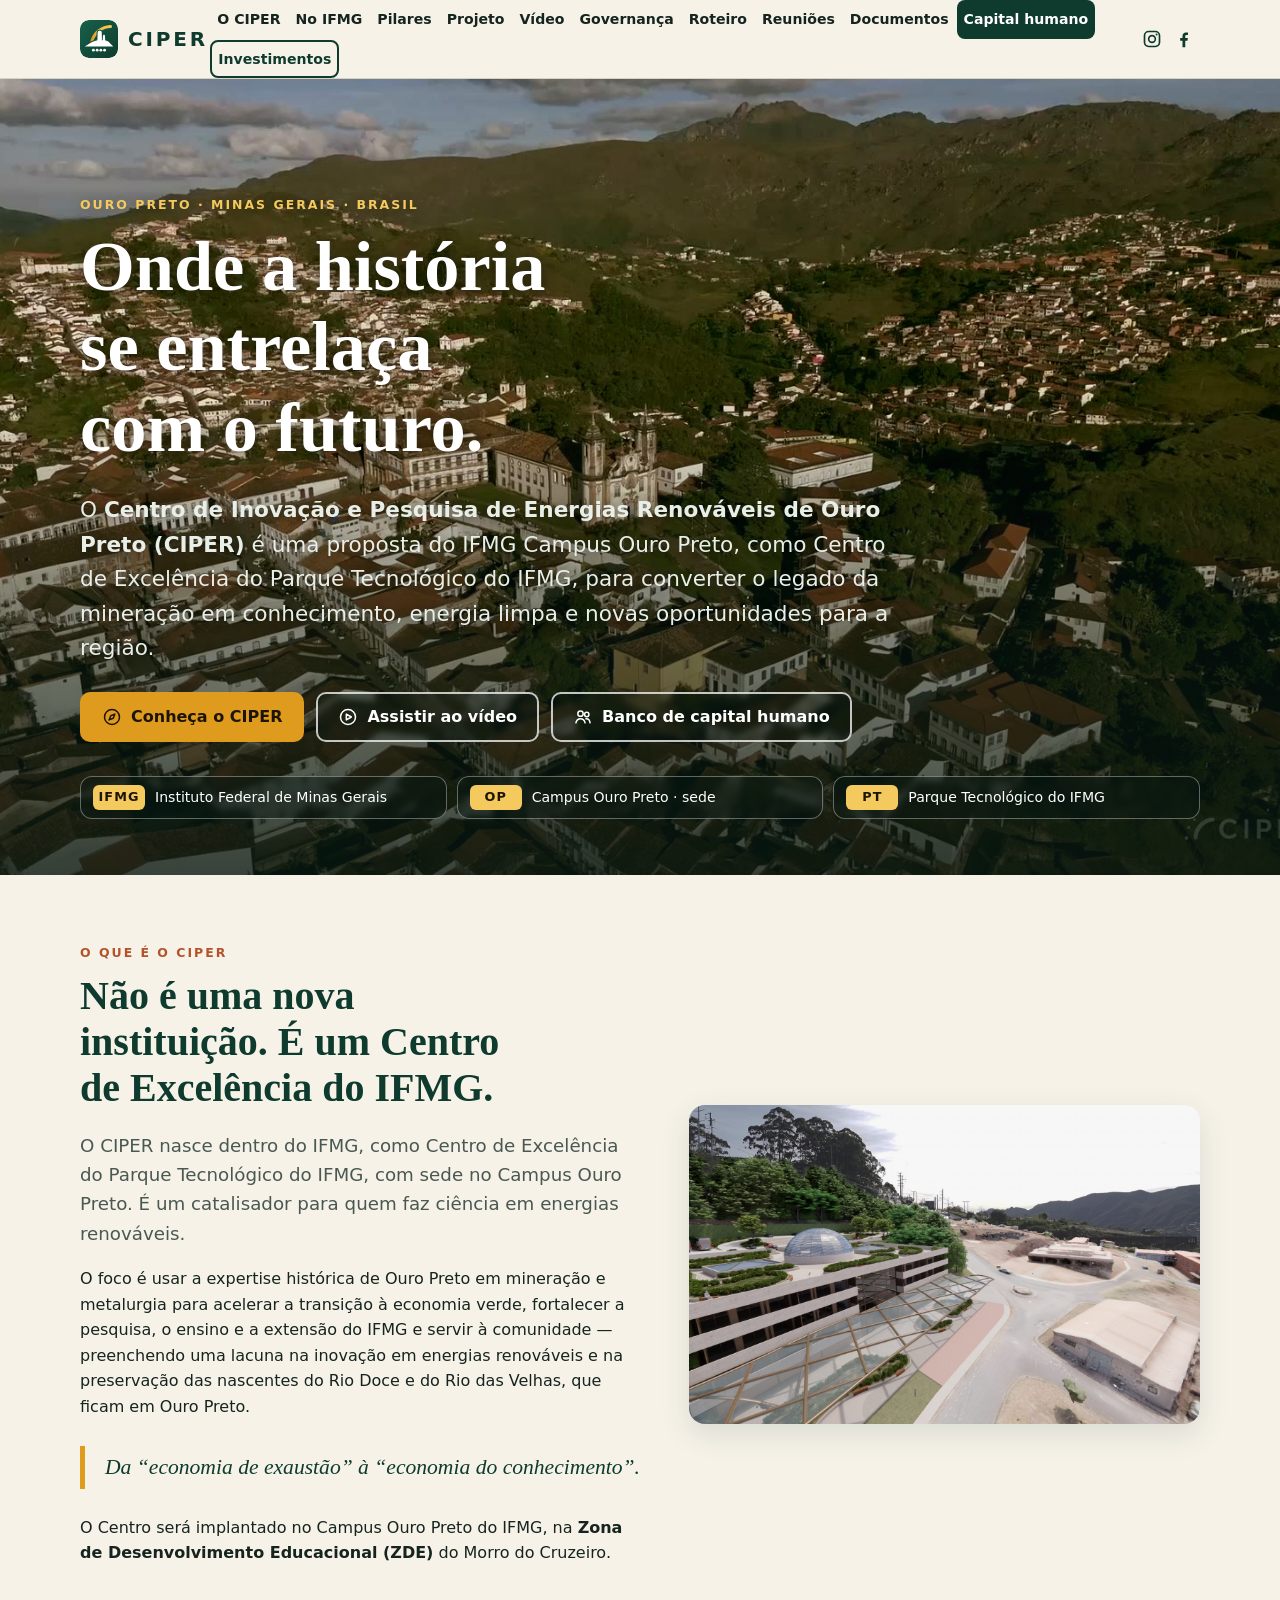
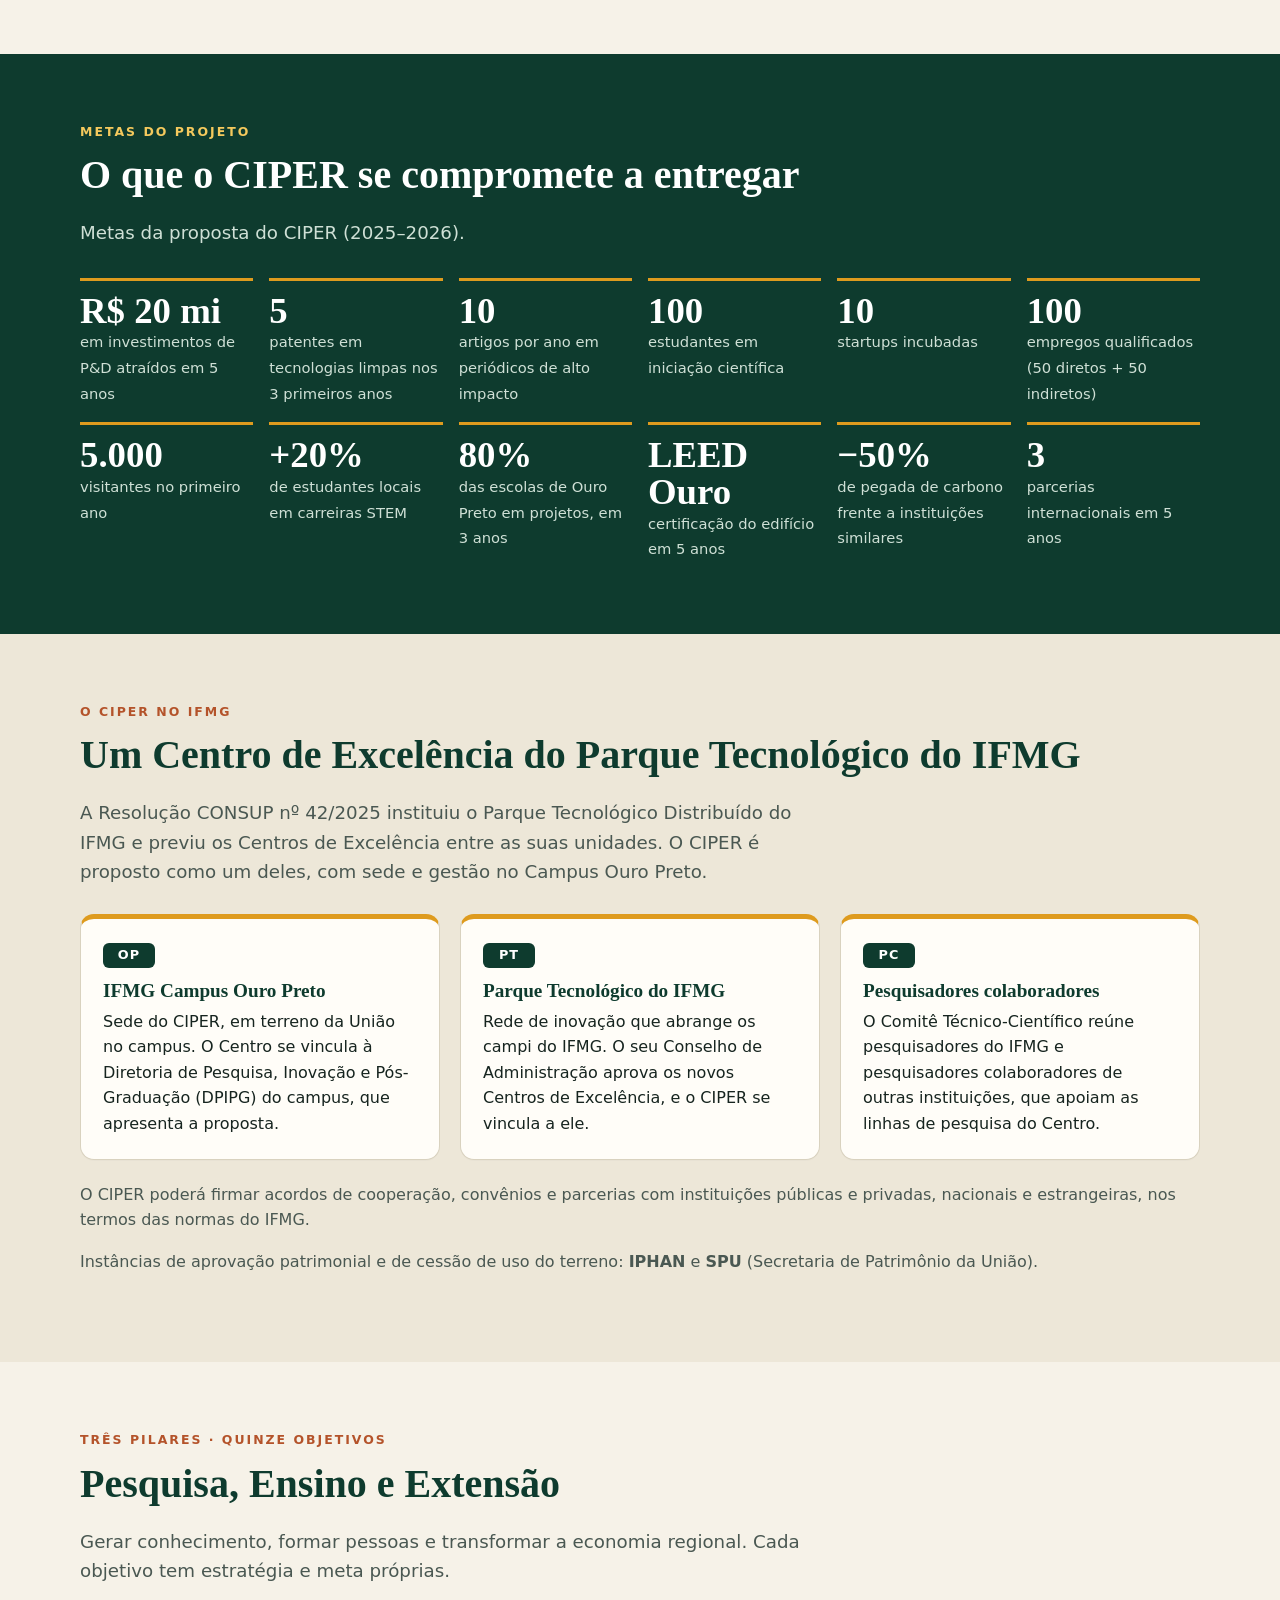
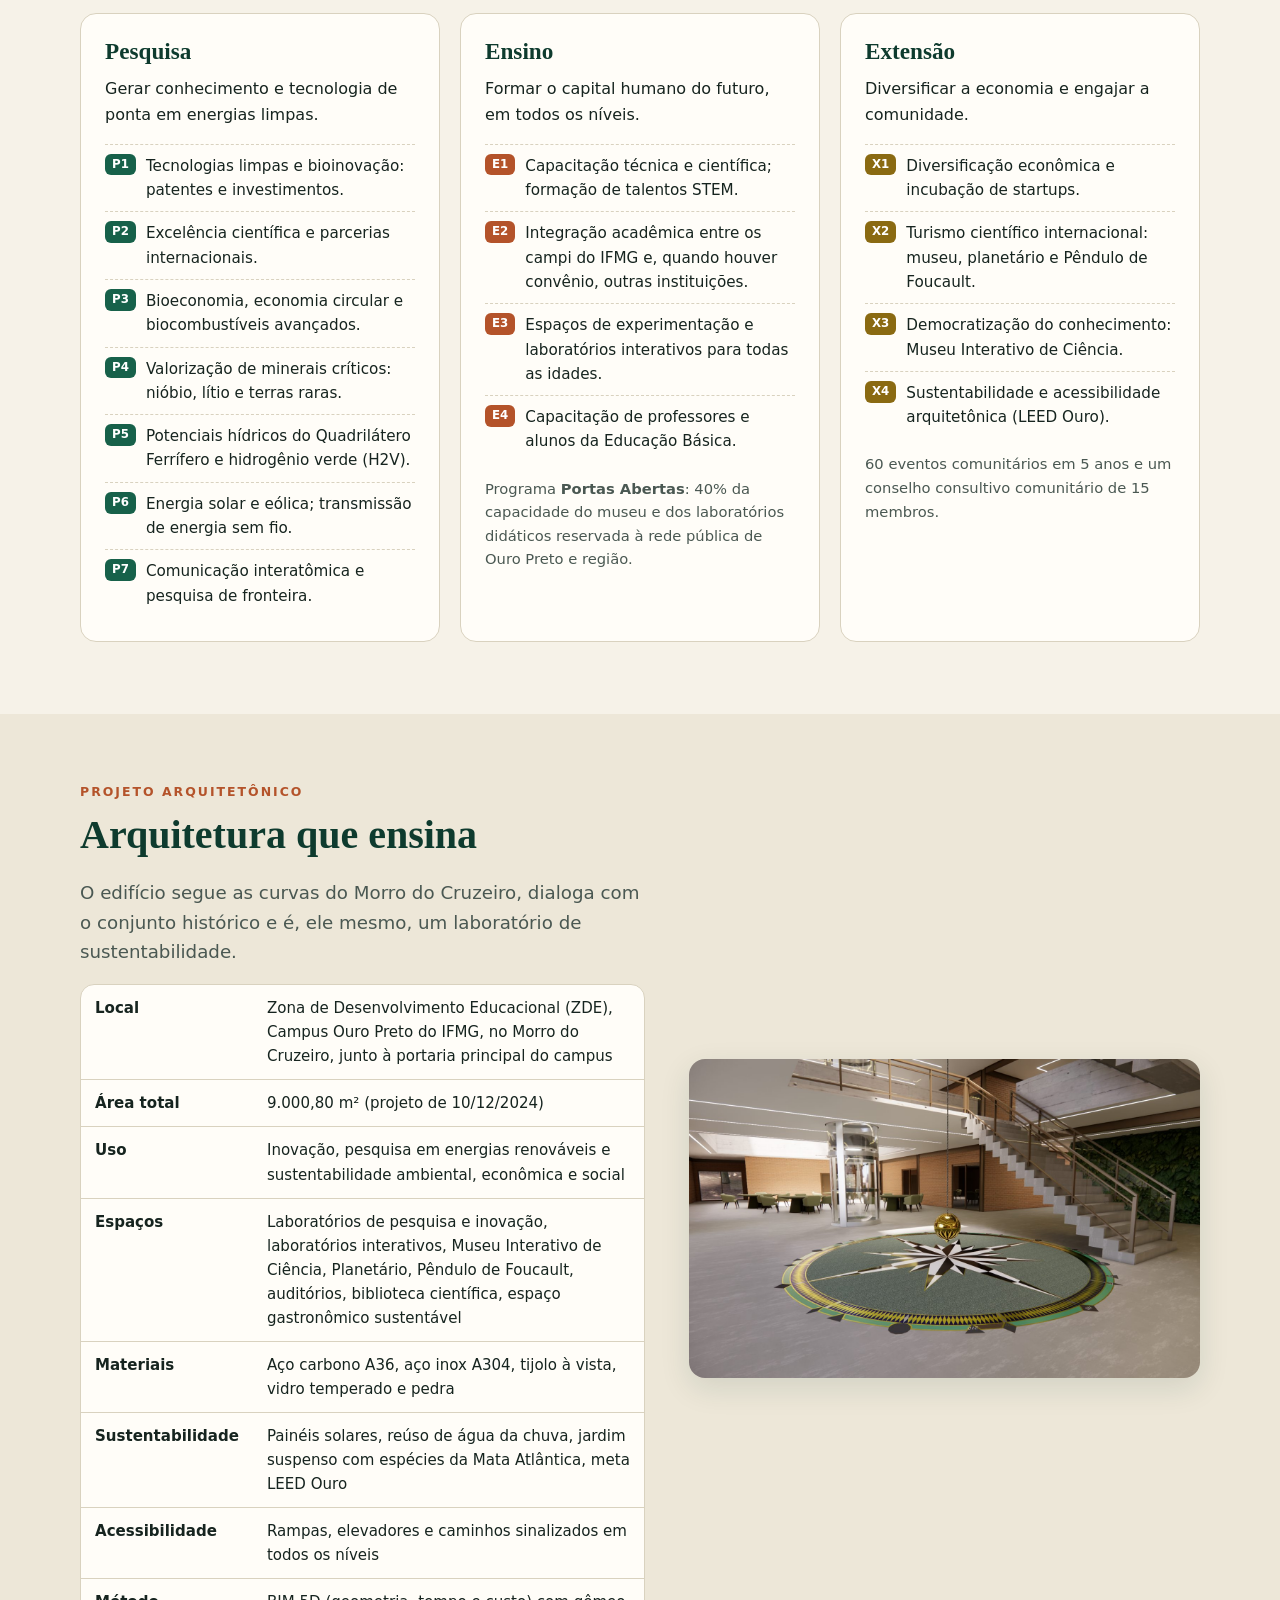
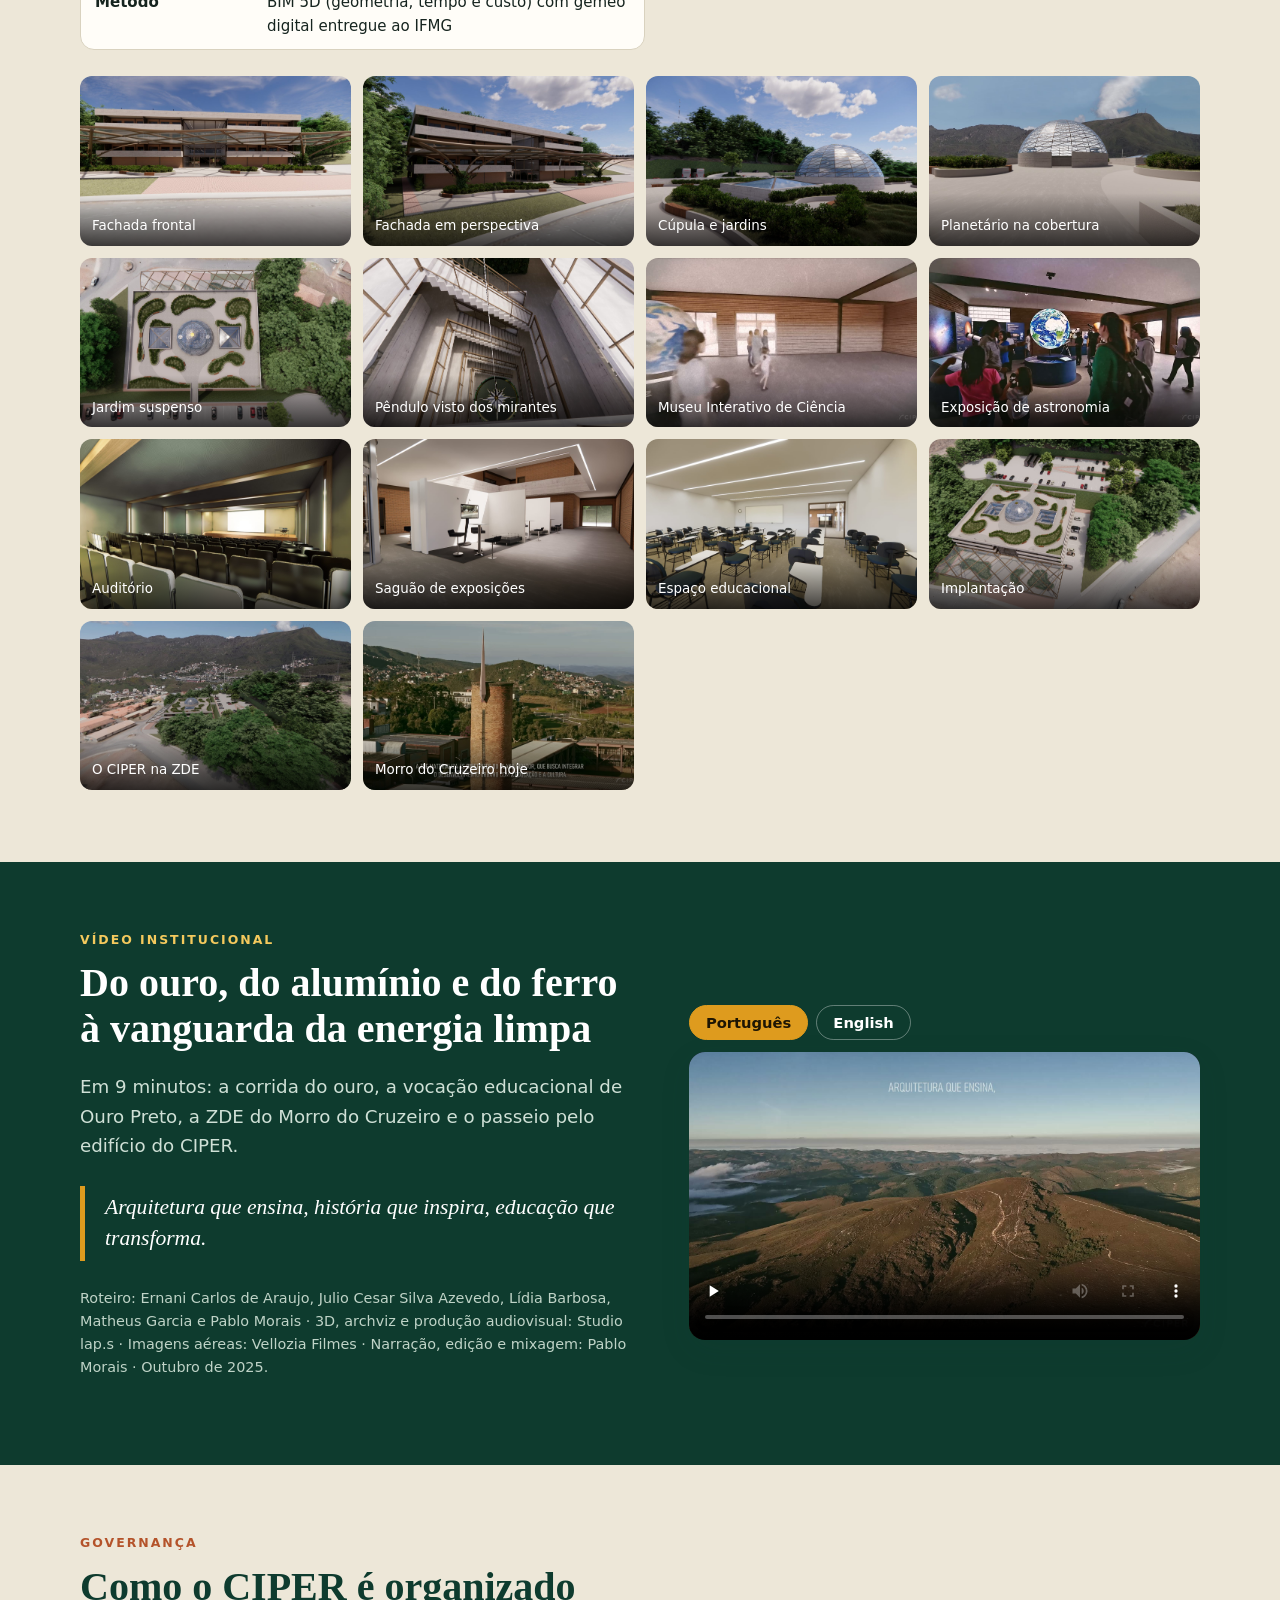
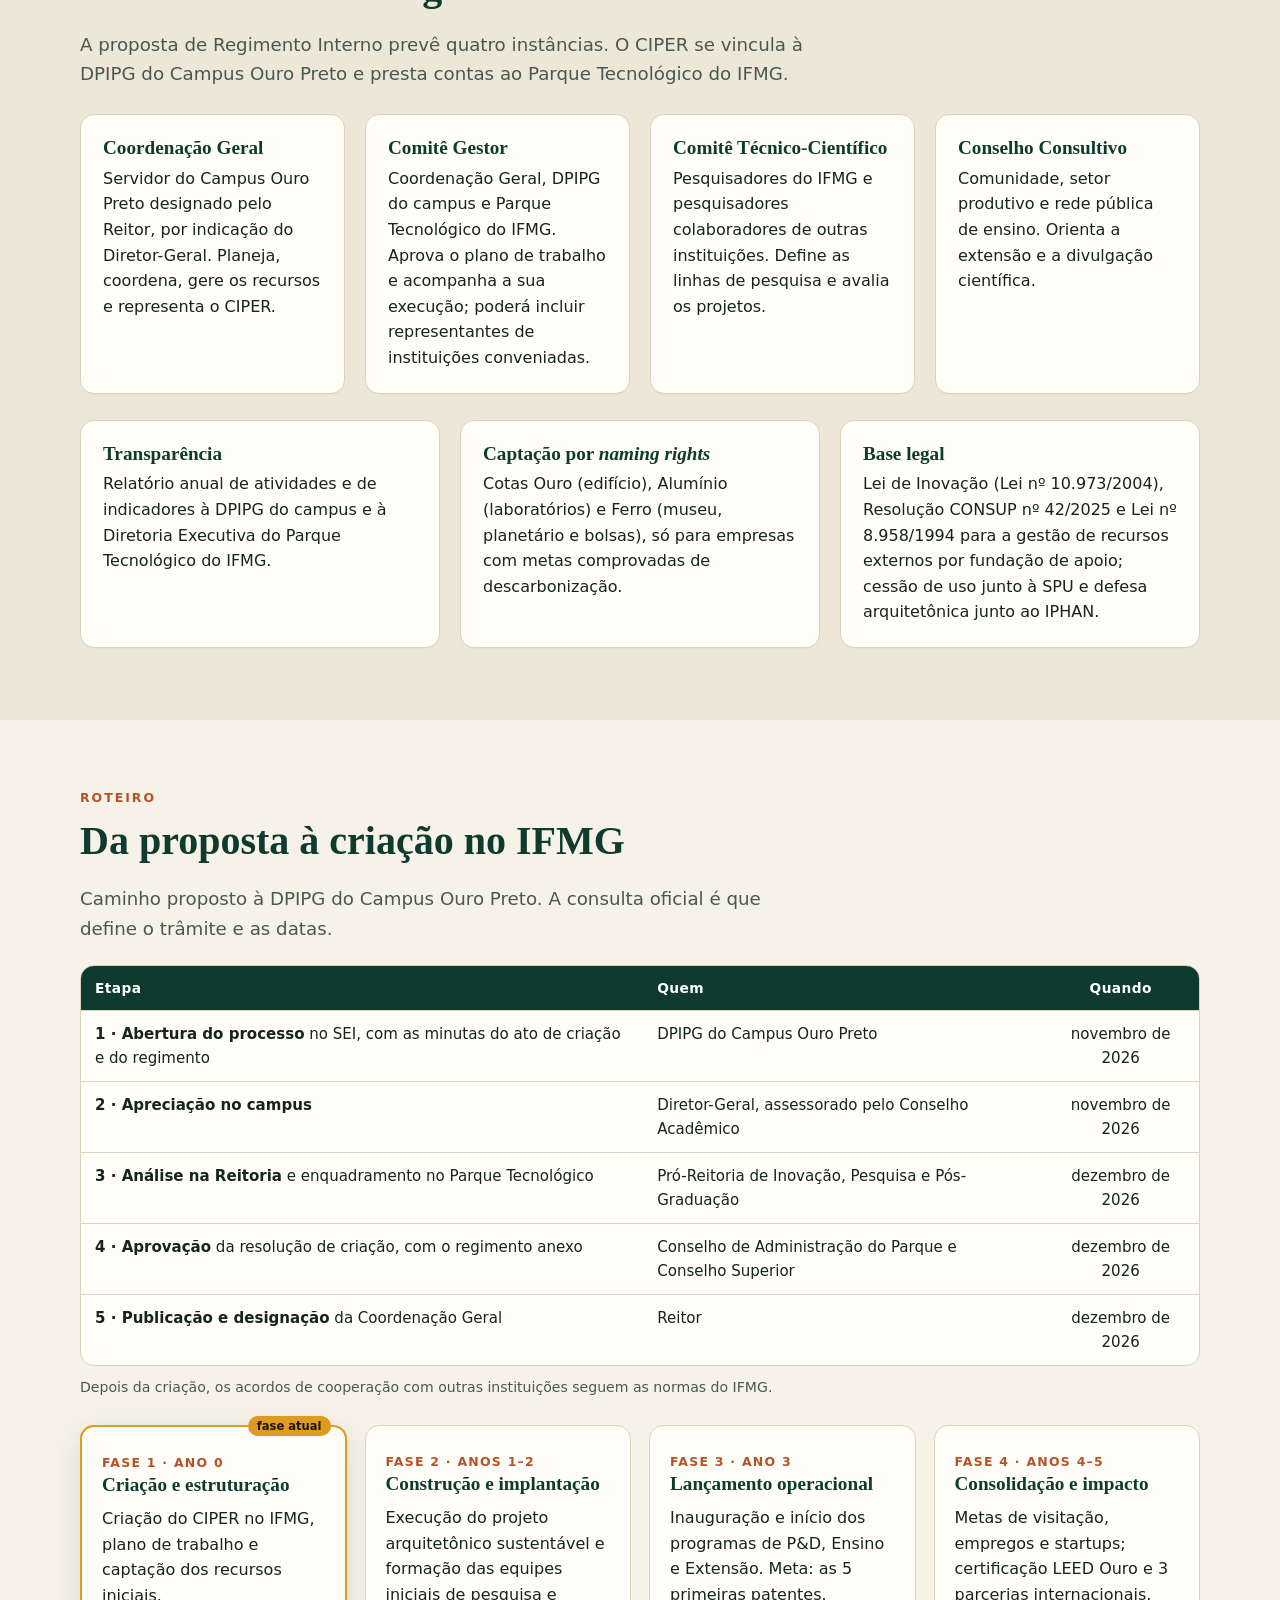
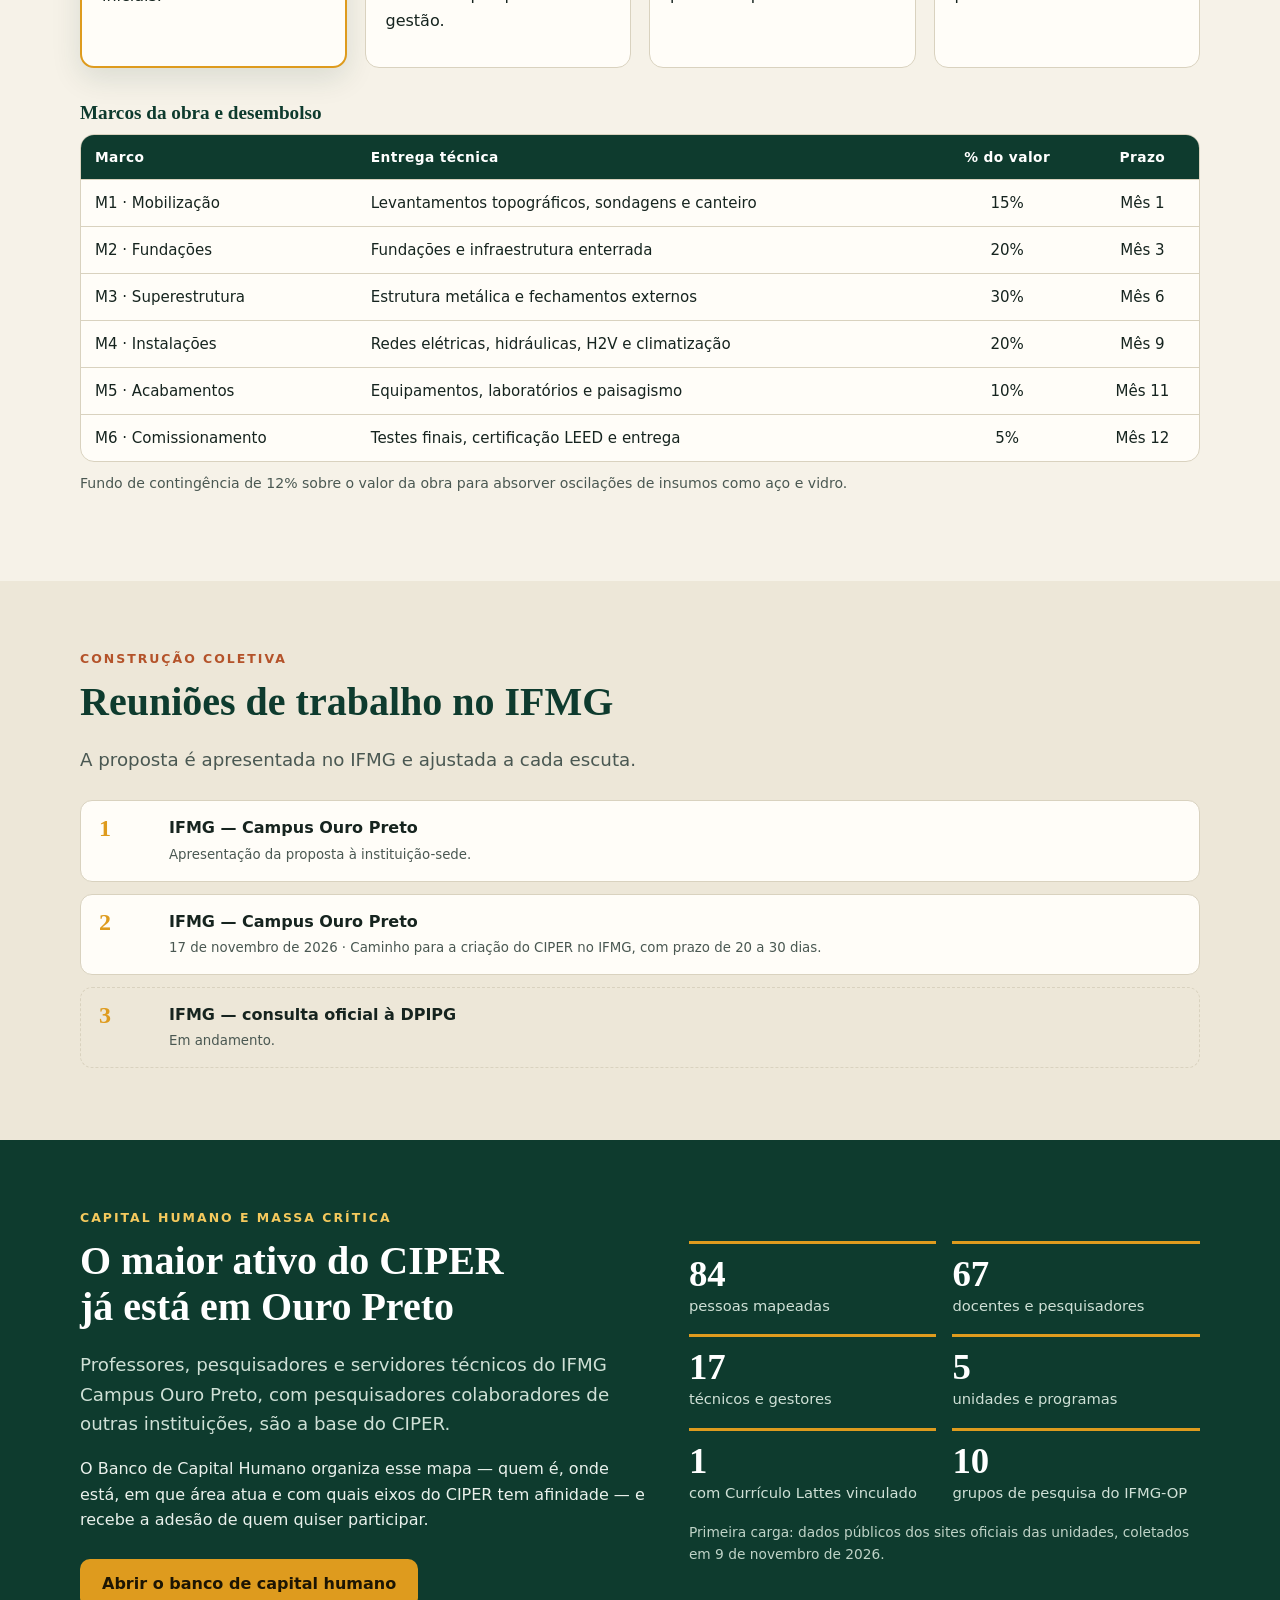
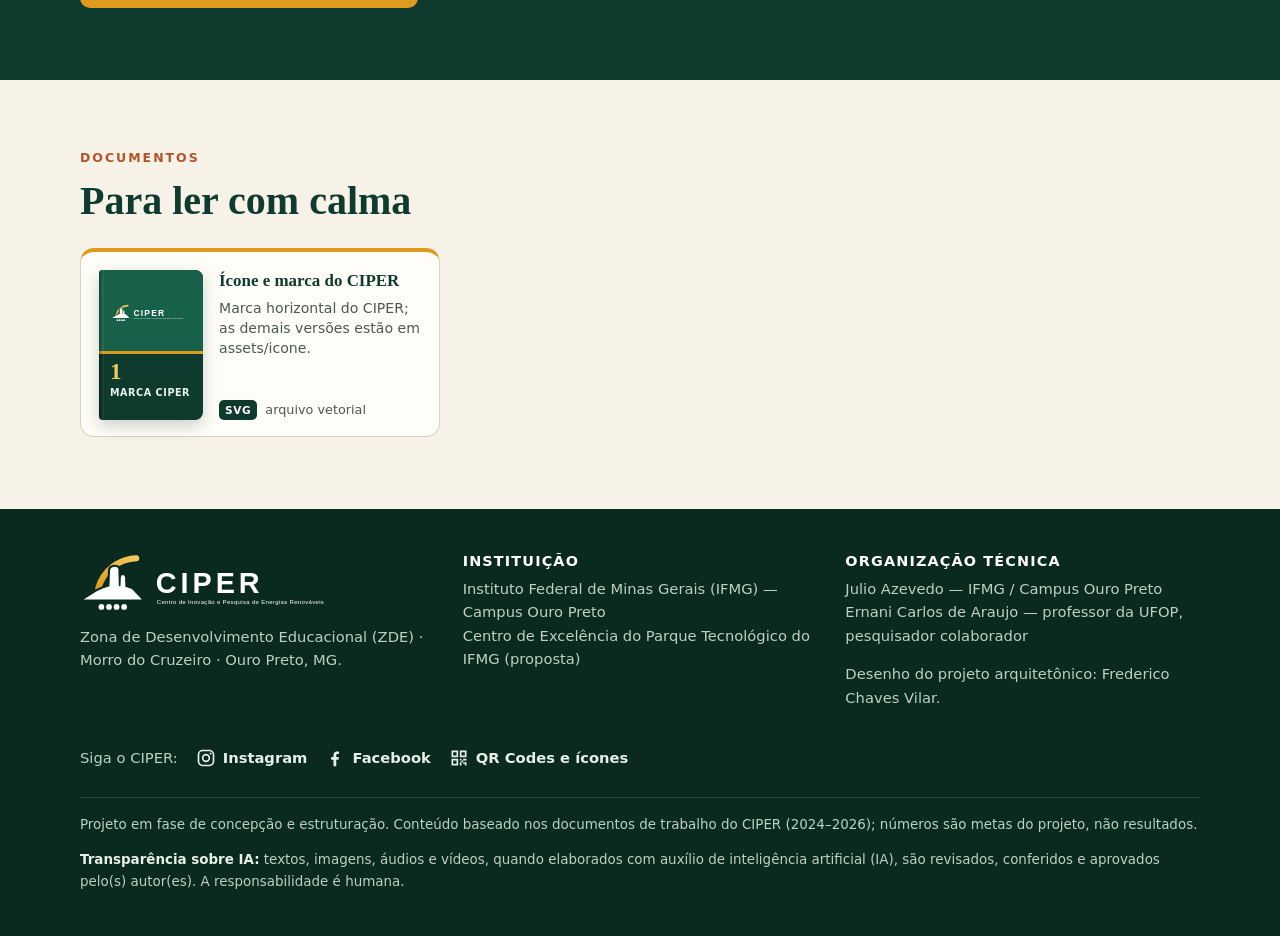
==== commit 5c69511d: "feat: site so IFMG, parcerias ocultas ate o CONSUP Secao Alianca vira "O CIPER no IFMG"; Governanca " ====
--- a/index.html
+++ b/index.html
@@ -4,7 +4,7 @@
 <meta charset="utf-8">
 <meta name="viewport" content="width=device-width, initial-scale=1">
 <title>CIPER — Centro de Inovação e Pesquisa de Energias Renováveis de Ouro Preto</title>
-<meta name="description" content="CIPER: parceria estratégica entre IFMG, UFOP, Fundação Gorceix e Prefeitura de Ouro Preto para a transição da economia de exaustão à economia do conhecimento.">
+<meta name="description" content="CIPER: Centro de Excelência do Parque Tecnológico do IFMG, com sede no Campus Ouro Preto, para a transição da economia de exaustão à economia do conhecimento.">
 <meta property="og:title" content="CIPER — Onde a história se entrelaça com o futuro">
 <meta property="og:description" content="Centro de Inovação e Pesquisa de Energias Renováveis de Ouro Preto.">
 <meta property="og:image" content="assets/img/ciper-vista-aerea.jpg">
@@ -23,7 +23,7 @@
     <button id="abre-menu" aria-controls="menu" aria-expanded="false">Menu</button>
     <nav class="menu" id="menu" aria-label="Seções">
       <a href="#ciper">O CIPER</a>
-      <a href="#alianca">Aliança</a>
+      <a href="#ifmg">No IFMG</a>
       <a href="#pilares">Pilares</a>
       <a href="#projeto">Projeto</a>
       <a href="#video">Vídeo</a>
@@ -31,7 +31,6 @@
       <a href="#roteiro">Roteiro</a>
       <a href="#reunioes">Reuniões</a>
       <a href="#documentos">Documentos</a>
-      <a href="#audios">Áudios</a>
       <a class="cta" href="capital-humano.html">Capital humano</a>
       <a class="cta2" href="investimentos.html">Investimentos</a>
     </nav>
@@ -47,17 +46,16 @@
   <div class="wrap">
     <p class="olho">Ouro Preto · Minas Gerais · Brasil</p>
     <h1>Onde a história se entrelaça com o futuro.</h1>
-    <p class="sub">O <strong>Centro de Inovação e Pesquisa de Energias Renováveis de Ouro Preto (CIPER)</strong> é uma parceria estratégica para converter o legado da mineração em conhecimento, energia limpa e novas oportunidades para a região.</p>
+    <p class="sub">O <strong>Centro de Inovação e Pesquisa de Energias Renováveis de Ouro Preto (CIPER)</strong> é uma proposta do IFMG Campus Ouro Preto, como Centro de Excelência do Parque Tecnológico do IFMG, para converter o legado da mineração em conhecimento, energia limpa e novas oportunidades para a região.</p>
     <div class="botoes">
       <a class="btn ouro" href="#ciper"><svg class="ico" viewBox="0 0 24 24" aria-hidden="true"><circle cx="12" cy="12" r="9"/><path d="M15.5 8.5l-2 5-5 2 2-5z"/></svg>Conheça o CIPER</a>
       <a class="btn linha" href="#video"><svg class="ico" viewBox="0 0 24 24" aria-hidden="true"><circle cx="12" cy="12" r="9"/><path d="M10 8.5v7l6-3.5z"/></svg>Assistir ao vídeo</a>
       <a class="btn linha" href="capital-humano.html"><svg class="ico" viewBox="0 0 24 24" aria-hidden="true"><circle cx="9" cy="8" r="3.2"/><path d="M3.5 19c.6-3.2 2.8-5 5.5-5s4.9 1.8 5.5 5"/><circle cx="16.5" cy="9" r="2.6"/><path d="M15.5 14.2c2.6-.3 4.5 1.3 5 4.8"/></svg>Banco de capital humano</a>
     </div>
-    <div class="alianca-faixa" aria-label="Instituições parceiras">
+    <div class="inst-faixa" aria-label="Instituição">
       <span><b>IFMG</b>Instituto Federal de Minas Gerais</span>
-      <span><b>UFOP</b>Universidade Federal de Ouro Preto</span>
-      <span><b>FG</b>Fundação Gorceix</span>
-      <span><b>PMOP</b>Prefeitura Municipal de Ouro Preto</span>
+      <span><b>OP</b>Campus Ouro Preto · sede</span>
+      <span><b>PT</b>Parque Tecnológico do IFMG</span>
     </div>
   </div>
 </section>
@@ -66,11 +64,11 @@
   <div class="wrap duas">
     <div>
       <p class="olho">O que é o CIPER</p>
-      <h2>Não é uma nova instituição. É um ecossistema colaborativo.</h2>
-      <p class="lead">O CIPER não é uma terceira universidade, nem um segundo instituto federal, nem mais uma fundação. É um catalisador que une quem já faz ciência em Ouro Preto.</p>
-      <p>O foco é a <strong>sinergia institucional</strong>: usar a expertise histórica de Ouro Preto em mineração e metalurgia para acelerar a transição à economia verde, fortalecer a pesquisa da Fundação Gorceix, da UFOP e do IFMG e servir à comunidade com o apoio da Prefeitura — preenchendo uma lacuna na inovação em energias renováveis e na preservação das nascentes do Rio Doce e do Rio das Velhas, que ficam em Ouro Preto.</p>
+      <h2>Não é uma nova instituição. É um Centro de Excelência do IFMG.</h2>
+      <p class="lead">O CIPER nasce dentro do IFMG, como Centro de Excelência do Parque Tecnológico do IFMG, com sede no Campus Ouro Preto. É um catalisador para quem faz ciência em energias renováveis.</p>
+      <p>O foco é usar a expertise histórica de Ouro Preto em mineração e metalurgia para acelerar a transição à economia verde, fortalecer a pesquisa, o ensino e a extensão do IFMG e servir à comunidade — preenchendo uma lacuna na inovação em energias renováveis e na preservação das nascentes do Rio Doce e do Rio das Velhas, que ficam em Ouro Preto.</p>
       <p class="citacao">Da “economia de exaustão” à “economia do conhecimento”.</p>
-      <p>O Centro será implantado no campus do IFMG, na <strong>Zona de Desenvolvimento Educacional (ZDE)</strong> do Morro do Cruzeiro, entre os campi da UFOP e do IFMG.</p>
+      <p>O Centro será implantado no Campus Ouro Preto do IFMG, na <strong>Zona de Desenvolvimento Educacional (ZDE)</strong> do Morro do Cruzeiro.</p>
     </div>
     <img class="foto" src="assets/img/ciper-vista-aerea.jpg" alt="Maquete eletrônica do CIPER vista do alto, com a cúpula do planetário e o jardim suspenso" loading="lazy">
   </div>
@@ -80,7 +78,7 @@
   <div class="wrap">
     <p class="olho">Metas do projeto</p>
     <h2>O que o CIPER se compromete a entregar</h2>
-    <p class="lead">Metas do documento “Objetivos, Estratégias e Metas” (dezembro de 2025) e do Dossiê Executivo (fevereiro de 2026).</p>
+    <p class="lead">Metas da proposta do CIPER (2025–2026).</p>
     <div class="numeros">
       <div class="num"><b>R$ 20 mi</b><span>em investimentos de P&amp;D atraídos em 5 anos</span></div>
       <div class="num"><b>5</b><span>patentes em tecnologias limpas nos 3 primeiros anos</span></div>
@@ -98,18 +96,18 @@
   </div>
 </section>
 
-<section id="alianca" class="alt">
-  <div class="wrap">
-    <p class="olho">Aliança quadripartite</p>
-    <h2>Quatro instituições, um objetivo</h2>
-    <p class="lead">Cada parceiro entra com a sua vocação natural. O Comitê Gestor Quadripartite reúne as quatro.</p>
-    <div class="grade g4" style="margin-top:28px">
-      <article class="cartao dest"><span class="sigla">IFMG</span><h3>Instituto Federal de Minas Gerais</h3><p>Campus Ouro Preto. Braço de formação tecnológica aplicada e de experimentação técnica; sede do CIPER, em terreno da União no seu campus.</p></article>
-      <article class="cartao dest"><span class="sigla">UFOP</span><h3>Universidade Federal de Ouro Preto</h3><p>Excelência em pesquisa básica e avançada e capital humano de alto nível, com a tradição da Escola de Minas (1876) e da Escola de Farmácia (1839).</p></article>
-      <article class="cartao dest"><span class="sigla">FG</span><h3>Fundação Gorceix</h3><p>Liderança científica e execução técnica, financeira e operacional: a ponte com o setor privado e a agilidade administrativa.</p></article>
-      <article class="cartao dest"><span class="sigla">PMOP</span><h3>Prefeitura Municipal de Ouro Preto</h3><p>Articulação legislativa, políticas públicas e apoio institucional para a transição econômica da cidade.</p></article>
-    </div>
-    <p style="margin-top:22px;color:var(--tinta2)">Instâncias de aprovação patrimonial e de cessão de uso do terreno: <strong>IPHAN</strong> e <strong>SPU</strong> (Secretaria de Patrimônio da União).</p>
+<section id="ifmg" class="alt">
+  <div class="wrap">
+    <p class="olho">O CIPER no IFMG</p>
+    <h2>Um Centro de Excelência do Parque Tecnológico do IFMG</h2>
+    <p class="lead">A Resolução CONSUP nº 42/2025 instituiu o Parque Tecnológico Distribuído do IFMG e previu os Centros de Excelência entre as suas unidades. O CIPER é proposto como um deles, com sede e gestão no Campus Ouro Preto.</p>
+    <div class="grade g3" style="margin-top:28px">
+      <article class="cartao dest"><span class="sigla">OP</span><h3>IFMG Campus Ouro Preto</h3><p>Sede do CIPER, em terreno da União no campus. O Centro se vincula à Diretoria de Pesquisa, Inovação e Pós-Graduação (DPIPG) do campus, que apresenta a proposta.</p></article>
+      <article class="cartao dest"><span class="sigla">PT</span><h3>Parque Tecnológico do IFMG</h3><p>Rede de inovação que abrange os campi do IFMG. O seu Conselho de Administração aprova os novos Centros de Excelência, e o CIPER se vincula a ele.</p></article>
+      <article class="cartao dest"><span class="sigla">PC</span><h3>Pesquisadores colaboradores</h3><p>O Comitê Técnico-Científico reúne pesquisadores do IFMG e pesquisadores colaboradores de outras instituições, que apoiam as linhas de pesquisa do Centro.</p></article>
+    </div>
+    <p style="margin-top:22px;color:var(--tinta2)">O CIPER poderá firmar acordos de cooperação, convênios e parcerias com instituições públicas e privadas, nacionais e estrangeiras, nos termos das normas do IFMG.</p>
+    <p style="margin-top:10px;color:var(--tinta2)">Instâncias de aprovação patrimonial e de cessão de uso do terreno: <strong>IPHAN</strong> e <strong>SPU</strong> (Secretaria de Patrimônio da União).</p>
   </div>
 </section>
 
@@ -135,7 +133,7 @@
         <h3>Ensino</h3><p>Formar o capital humano do futuro, em todos os níveis.</p>
         <ul>
           <li><span class="cod E">E1</span>Capacitação técnica e científica; formação de talentos STEM.</li>
-          <li><span class="cod E">E2</span>Integração acadêmica UFOP, IFMG e FG.</li>
+          <li><span class="cod E">E2</span>Integração acadêmica entre os campi do IFMG e, quando houver convênio, outras instituições.</li>
           <li><span class="cod E">E3</span>Espaços de experimentação e laboratórios interativos para todas as idades.</li>
           <li><span class="cod E">E4</span>Capacitação de professores e alunos da Educação Básica.</li>
         </ul>
@@ -164,7 +162,7 @@
         <p class="lead">O edifício segue as curvas do Morro do Cruzeiro, dialoga com o conjunto histórico e é, ele mesmo, um laboratório de sustentabilidade.</p>
         <div class="tab-rol">
           <table>
-            <tr><td><strong>Local</strong></td><td>Zona de Desenvolvimento Educacional (ZDE), campus do IFMG, entre a portaria principal do IFMG e a portaria de acesso à UFOP</td></tr>
+            <tr><td><strong>Local</strong></td><td>Zona de Desenvolvimento Educacional (ZDE), Campus Ouro Preto do IFMG, no Morro do Cruzeiro, junto à portaria principal do campus</td></tr>
             <tr><td><strong>Área total</strong></td><td>9.000,80 m² (projeto de 10/12/2024)</td></tr>
             <tr><td><strong>Uso</strong></td><td>Inovação, pesquisa em energias renováveis e sustentabilidade ambiental, econômica e social</td></tr>
             <tr><td><strong>Espaços</strong></td><td>Laboratórios de pesquisa e inovação, laboratórios interativos, Museu Interativo de Ciência, Planetário, Pêndulo de Foucault, auditórios, biblioteca científica, espaço gastronômico sustentável</td></tr>
@@ -191,7 +189,7 @@
       <figure><img src="assets/img/sala-de-aula.jpg" alt="Sala de aula" loading="lazy"><figcaption>Espaço educacional</figcaption></figure>
       <figure><img src="assets/img/implantacao-aerea.jpg" alt="Implantação do edifício no terreno" loading="lazy"><figcaption>Implantação</figcaption></figure>
       <figure><img src="assets/img/zde-vista-aerea.jpg" alt="Vista aérea da ZDE com o CIPER" loading="lazy"><figcaption>O CIPER na ZDE</figcaption></figure>
-      <figure><img src="assets/img/zde-morro-do-cruzeiro.jpg" alt="Morro do Cruzeiro, campi do IFMG e da UFOP" loading="lazy"><figcaption>Morro do Cruzeiro hoje</figcaption></figure>
+      <figure><img src="assets/img/zde-morro-do-cruzeiro.jpg" alt="Morro do Cruzeiro e o Campus Ouro Preto do IFMG" loading="lazy"><figcaption>Morro do Cruzeiro hoje</figcaption></figure>
     </div>
   </div>
 </section>
@@ -217,65 +215,45 @@
   </div>
 </section>
 
-<section id="simbiose">
-  <div class="wrap">
-    <p class="olho">CIPER e Parque Tecnológico</p>
-    <h2>Dois modelos, um objetivo</h2>
-    <p class="lead">O CIPER é o “celeiro” onde ideias, pesquisas, patentes e talentos são cultivados; o Parque Tecnológico da Fundação Gorceix é a “plataforma de consolidação” onde viram negócios. Um alimenta o outro.</p>
+<section id="governanca" class="alt">
+  <div class="wrap">
+    <p class="olho">Governança</p>
+    <h2>Como o CIPER é organizado</h2>
+    <p class="lead">A proposta de Regimento Interno prevê quatro instâncias. O CIPER se vincula à DPIPG do Campus Ouro Preto e presta contas ao Parque Tecnológico do IFMG.</p>
+    <div class="grade g4" style="margin:26px 0">
+      <div class="cartao"><h3>Coordenação Geral</h3><p>Servidor do Campus Ouro Preto designado pelo Reitor, por indicação do Diretor-Geral. Planeja, coordena, gere os recursos e representa o CIPER.</p></div>
+      <div class="cartao"><h3>Comitê Gestor</h3><p>Coordenação Geral, DPIPG do campus e Parque Tecnológico do IFMG. Aprova o plano de trabalho e acompanha a sua execução; poderá incluir representantes de instituições conveniadas.</p></div>
+      <div class="cartao"><h3>Comitê Técnico-Científico</h3><p>Pesquisadores do IFMG e pesquisadores colaboradores de outras instituições. Define as linhas de pesquisa e avalia os projetos.</p></div>
+      <div class="cartao"><h3>Conselho Consultivo</h3><p>Comunidade, setor produtivo e rede pública de ensino. Orienta a extensão e a divulgação científica.</p></div>
+    </div>
+    <div class="grade g3" style="margin-top:24px">
+      <div class="cartao"><h3>Transparência</h3><p>Relatório anual de atividades e de indicadores à DPIPG do campus e à Diretoria Executiva do Parque Tecnológico do IFMG.</p></div>
+      <div class="cartao"><h3>Captação por <em>naming rights</em></h3><p>Cotas Ouro (edifício), Alumínio (laboratórios) e Ferro (museu, planetário e bolsas), só para empresas com metas comprovadas de descarbonização.</p></div>
+      <div class="cartao"><h3>Base legal</h3><p>Lei de Inovação (Lei nº 10.973/2004), Resolução CONSUP nº 42/2025 e Lei nº 8.958/1994 para a gestão de recursos externos por fundação de apoio; cessão de uso junto à SPU e defesa arquitetônica junto ao IPHAN.</p></div>
+    </div>
+  </div>
+</section>
+
+<section id="roteiro">
+  <div class="wrap">
+    <p class="olho">Roteiro</p>
+    <h2>Da proposta à criação no IFMG</h2>
+    <p class="lead">Caminho proposto à DPIPG do Campus Ouro Preto. A consulta oficial é que define o trâmite e as datas.</p>
     <div class="tab-rol" style="margin-top:22px">
       <table>
-        <thead><tr><th>Característica</th><th>Parque Tecnológico (modelo tradicional)</th><th>Hub colaborativo CIPER</th></tr></thead>
+        <thead><tr><th>Etapa</th><th>Quem</th><th class="c">Quando</th></tr></thead>
         <tbody>
-          <tr><td><strong>Foco principal</strong></td><td>Produção e escala industrial de empresas de base tecnológica consolidadas.</td><td>Pesquisa, desenvolvimento e formação de capital humano em estágio inicial e pré-competitivo.</td></tr>
-          <tr><td><strong>Natureza</strong></td><td>Complexo produtivo e imobiliário que abriga empresas.</td><td>Ecossistema de colaboração que conecta e potencializa instituições existentes.</td></tr>
-          <tr><td><strong>Principal ativo</strong></td><td>Infraestrutura física e logística para atração de grandes corporações.</td><td>Densidade de capital intelectual e sinergia entre pesquisadores e estudantes.</td></tr>
-          <tr><td><strong>Estágio na cadeia</strong></td><td>Topo: industrialização e acesso ao mercado.</td><td>Base: geração de conhecimento, ideias e talentos.</td></tr>
+          <tr><td><strong>1 · Abertura do processo</strong> no SEI, com as minutas do ato de criação e do regimento</td><td>DPIPG do Campus Ouro Preto</td><td class="c">novembro de 2026</td></tr>
+          <tr><td><strong>2 · Apreciação no campus</strong></td><td>Diretor-Geral, assessorado pelo Conselho Acadêmico</td><td class="c">novembro de 2026</td></tr>
+          <tr><td><strong>3 · Análise na Reitoria</strong> e enquadramento no Parque Tecnológico</td><td>Pró-Reitoria de Inovação, Pesquisa e Pós-Graduação</td><td class="c">dezembro de 2026</td></tr>
+          <tr><td><strong>4 · Aprovação</strong> da resolução de criação, com o regimento anexo</td><td>Conselho de Administração do Parque e Conselho Superior</td><td class="c">dezembro de 2026</td></tr>
+          <tr><td><strong>5 · Publicação e designação</strong> da Coordenação Geral</td><td>Reitor</td><td class="c">dezembro de 2026</td></tr>
         </tbody>
       </table>
     </div>
-  </div>
-</section>
-
-<section id="governanca" class="alt">
-  <div class="wrap">
-    <p class="olho">Governança</p>
-    <h2>Quem decide, quem executa, quem aprova</h2>
-    <p class="lead">Três instrumentos sustentam a gestão: a Matriz RACI, o Manual de Governança e a Ata de Fundação do Comitê Gestor Quadripartite.</p>
-    <div class="grade g4" style="margin:26px 0">
-      <div class="cartao"><h3>Eixo científico</h3><p>UFOP, IFMG e FG: liderança técnica na pesquisa aplicada e na formação de massa crítica.</p></div>
-      <div class="cartao"><h3>Eixo político e social</h3><p>PMOP: articulação legislativa, apoio institucional na ZDE e capacitação de professores.</p></div>
-      <div class="cartao"><h3>Eixo de execução</h3><p>Fundação Gorceix: execução técnico-operacional, gestão financeira e cronograma das obras.</p></div>
-      <div class="cartao"><h3>Eixo de aprovação</h3><p>IPHAN e SPU: licenciamento patrimonial e uso do terreno da União.</p></div>
-    </div>
-    <h3>Matriz de responsabilidades — implantação física</h3>
-    <div class="tab-rol raci">
-      <table>
-        <thead><tr><th>Atividade</th><th class="c">FG</th><th class="c">UFOP</th><th class="c">IFMG</th><th class="c">PMOP</th><th class="c">IPHAN / SPU</th></tr></thead>
-        <tbody>
-          <tr><td>Regularização do terreno</td><td class="c"><b class="R">R</b></td><td class="c"><b>C</b></td><td class="c"><b class="A">R/A</b></td><td class="c"><b>C</b></td><td class="c"><b class="A">A</b></td></tr>
-          <tr><td>Aprovação do projeto arquitetônico</td><td class="c"><b class="R">R</b></td><td class="c"><b>C</b></td><td class="c"><b>C</b></td><td class="c"><b class="R">R</b></td><td class="c"><b class="A">A</b></td></tr>
-          <tr><td>Licenciamento patrimonial</td><td class="c"><b class="R">R</b></td><td class="c"><b>I</b></td><td class="c"><b>I</b></td><td class="c"><b class="R">R</b></td><td class="c"><b class="A">A</b></td></tr>
-          <tr><td>Projeto de engenharia e materiais</td><td class="c"><b class="A">R/A</b></td><td class="c"><b>C</b></td><td class="c"><b>C</b></td><td class="c"><b>I</b></td><td class="c"><b>C</b></td></tr>
-          <tr><td>Certificação LEED Ouro</td><td class="c"><b class="A">R/A</b></td><td class="c"><b>C</b></td><td class="c"><b>C</b></td><td class="c"><b>I</b></td><td class="c"><b>I</b></td></tr>
-          <tr><td>Fundações e estrutura</td><td class="c"><b class="A">R/A</b></td><td class="c"><b>I</b></td><td class="c"><b>I</b></td><td class="c"><b>I</b></td><td class="c"><b>I</b></td></tr>
-        </tbody>
-      </table>
-    </div>
-    <p style="font-size:.88rem;color:var(--tinta2);margin-top:10px"><strong>R</strong> responsável (executa) · <strong>A</strong> autoridade (aprova) · <strong>C</strong> consultado · <strong>I</strong> informado. Fonte: Dossiê Executivo, fevereiro de 2026.</p>
-    <div class="grade g3" style="margin-top:24px">
-      <div class="cartao"><h3>Transparência</h3><p>Painel público de indicadores (captação, obras, massa crítica e ESG) e auditoria anual dos investimentos.</p></div>
-      <div class="cartao"><h3>Captação por <em>naming rights</em></h3><p>Cotas Ouro (edifício), Alumínio (laboratórios) e Ferro (museu, planetário e bolsas), só para empresas com metas comprovadas de descarbonização.</p></div>
-      <div class="cartao"><h3>Base legal</h3><p>Lei de Inovação para o compartilhamento de infraestrutura pública; cessão de uso junto à SPU; defesa arquitetônica junto ao IPHAN.</p></div>
-    </div>
-  </div>
-</section>
-
-<section id="roteiro">
-  <div class="wrap">
-    <p class="olho">Roteiro</p>
-    <h2>Da visão à realidade</h2>
+    <p style="font-size:.88rem;color:var(--tinta2);margin-top:10px">Depois da criação, os acordos de cooperação com outras instituições seguem as normas do IFMG.</p>
     <div class="fases" style="margin-top:26px">
-      <div class="fase agora"><span class="ano">Fase 1 · Ano 0</span><h3>Aprovação e estruturação</h3><p>Validação do projeto com as instituições, Dossiê Executivo e captação dos recursos iniciais.</p></div>
+      <div class="fase agora"><span class="ano">Fase 1 · Ano 0</span><h3>Criação e estruturação</h3><p>Criação do CIPER no IFMG, plano de trabalho e captação dos recursos iniciais.</p></div>
       <div class="fase"><span class="ano">Fase 2 · Anos 1–2</span><h3>Construção e implantação</h3><p>Execução do projeto arquitetônico sustentável e formação das equipes iniciais de pesquisa e gestão.</p></div>
       <div class="fase"><span class="ano">Fase 3 · Ano 3</span><h3>Lançamento operacional</h3><p>Inauguração e início dos programas de P&amp;D, Ensino e Extensão. Meta: as 5 primeiras patentes.</p></div>
       <div class="fase"><span class="ano">Fase 4 · Anos 4–5</span><h3>Consolidação e impacto</h3><p>Metas de visitação, empregos e startups; certificação LEED Ouro e 3 parcerias internacionais.</p></div>
@@ -301,16 +279,12 @@
 <section id="reunioes" class="alt">
   <div class="wrap">
     <p class="olho">Construção coletiva</p>
-    <h2>Seis reuniões de trabalho para apresentar e ouvir</h2>
-    <p class="lead">A proposta vem sendo apresentada às instituições parceiras e ajustada a cada escuta.</p>
+    <h2>Reuniões de trabalho no IFMG</h2>
+    <p class="lead">A proposta é apresentada no IFMG e ajustada a cada escuta.</p>
     <ol class="reunioes">
       <li><span class="n">1</span><div><strong>IFMG — Campus Ouro Preto</strong><br><small>Apresentação da proposta à instituição-sede.</small></div></li>
-      <li><span class="n">2</span><div><strong>Reitoria da UFOP</strong><br><small>4 de dezembro de 2025 · Projeto arquitetônico e vídeo institucional.</small></div></li>
-      <li><span class="n">3</span><div><strong>Reitoria da UFOP</strong><br><small>Dezembro de 2025 · Documento “Objetivos, Estratégias e Metas”.</small></div></li>
-      <li><span class="n">4</span><div><strong>Fundação Gorceix — Presidência</strong><br><small>Janeiro de 2026 · “Inovação, Pesquisa e Sustentabilidade” e a simbiose com o Parque Tecnológico.</small></div></li>
-      <li><span class="n">5</span><div><strong>Fundação Gorceix — Geologia</strong><br><small>Janeiro–fevereiro de 2026 · Dossiê Executivo.</small></div></li>
-      <li><span class="n">6</span><div><strong>Geologia</strong><br><small>Fevereiro de 2026 · Dossiê Executivo revisado e “Ouro Preto como Vale do Silício Verde”.</small></div></li>
-      <li class="prox"><span class="n">7</span><div><strong>IFMG — próxima reunião</strong><br><small>Em preparação.</small></div></li>
+      <li><span class="n">2</span><div><strong>IFMG — Campus Ouro Preto</strong><br><small>17 de novembro de 2026 · Caminho para a criação do CIPER no IFMG, com prazo de 20 a 30 dias.</small></div></li>
+      <li class="prox"><span class="n">3</span><div><strong>IFMG — consulta oficial à DPIPG</strong><br><small>Em andamento.</small></div></li>
     </ol>
   </div>
 </section>
@@ -320,7 +294,7 @@
     <div>
       <p class="olho">Capital humano e massa crítica</p>
       <h2>O maior ativo do CIPER já está em Ouro Preto</h2>
-      <p class="lead">Professores, pesquisadores e servidores técnicos da UFOP, do IFMG e de seus parceiros formam uma das maiores concentrações de doutores do país em geociências e engenharia de materiais.</p>
+      <p class="lead">Professores, pesquisadores e servidores técnicos do IFMG Campus Ouro Preto, com pesquisadores colaboradores de outras instituições, são a base do CIPER.</p>
       <p>O Banco de Capital Humano organiza esse mapa — quem é, onde está, em que área atua e com quais eixos do CIPER tem afinidade — e recebe a adesão de quem quiser participar.</p>
       <div class="botoes"><a class="btn ouro" href="capital-humano.html">Abrir o banco de capital humano</a></div>
     </div>
@@ -336,26 +310,7 @@
     <p class="olho">Documentos</p>
     <h2>Para ler com calma</h2>
     <ol class="grade docs" style="margin-top:24px">
-      <li><a href="documentos/01-CIPER-Ouro-Preto-Historia-e-Futuro-v2.pdf" target="_blank" rel="noopener"><span class="capa"><img src="assets/docs/foto-01.webp" width="104" height="84" alt="" loading="lazy"><span class="faixa" aria-hidden="true"><b>1</b><em>Ouro Preto</em></span></span><span class="txt"><span class="vh">Documento 1: </span><strong>Ouro Preto: onde a história se entrelaça com o futuro</strong><span class="res">A riqueza mineral de Ouro Preto e o projeto do CIPER: objetivos, espaços e materialidade.</span><small><span class="tipo">PDF</span>40&nbsp;páginas · nov.&nbsp;2026</small></span></a></li>
-      <li><a href="documentos/02-CIPER-Simbiose-Parque-Tecnologico-FG-v2.pdf" target="_blank" rel="noopener"><span class="capa"><img src="assets/docs/foto-02.webp" width="104" height="84" alt="" loading="lazy"><span class="faixa" aria-hidden="true"><b>2</b><em>Simbiose FG</em></span></span><span class="txt"><span class="vh">Documento 2: </span><strong>Simbiose com o Parque Tecnológico da FG</strong><span class="res">O papel complementar do CIPER no ecossistema de inovação de Ouro Preto.</span><small><span class="tipo">PDF</span>4&nbsp;páginas · nov.&nbsp;2026</small></span></a></li>
-      <li><a href="documentos/03-CIPER-Objetivos-Estrategias-e-Metas-v2.pdf" target="_blank" rel="noopener"><span class="capa"><img src="assets/docs/foto-03.webp" width="104" height="84" alt="" loading="lazy"><span class="faixa" aria-hidden="true"><b>3</b><em>Objetivos e Metas</em></span></span><span class="txt"><span class="vh">Documento 3: </span><strong>Objetivos, Estratégias e Metas</strong><span class="res">Os objetivos em pesquisa, ensino e extensão e as estratégias para alcançá-los.</span><small><span class="tipo">PDF</span>44&nbsp;páginas · nov.&nbsp;2026</small></span></a></li>
-      <li><a href="documentos/04-CIPER-Dossie-Executivo-v2.pdf" target="_blank" rel="noopener"><span class="capa"><img src="assets/docs/foto-04.webp" width="104" height="84" alt="" loading="lazy"><span class="faixa" aria-hidden="true"><b>4</b><em>Dossiê Executivo</em></span></span><span class="txt"><span class="vh">Documento 4: </span><strong>Dossiê Executivo</strong><span class="res">Governança, estrutura jurídica e patrimonial e planejamento técnico e financeiro.</span><small><span class="tipo">PDF</span>32&nbsp;páginas · nov.&nbsp;2026</small></span></a></li>
-      <li><a href="documentos/CIPER-Projeto-Arquitetonico.pdf" target="_blank" rel="noopener"><span class="capa"><img src="assets/docs/foto-05.webp" width="104" height="84" alt="" loading="lazy"><span class="faixa" aria-hidden="true"><b>5</b><em>Projeto Arquitetônico</em></span></span><span class="txt"><span class="vh">Documento 5: </span><strong>Projeto Arquitetônico</strong><span class="res">Prancha com mapa de situação, plantas, fachadas e vistas do edifício.</span><small><span class="tipo">PDF</span>1&nbsp;página, A0 · dez.&nbsp;2024</small></span></a></li>
-      <li><a href="documentos/06-CIPER-Ouro-Preto-Vale-do-Silicio-Verde-v2.pdf" target="_blank" rel="noopener"><span class="capa"><img src="assets/docs/foto-06.webp" width="104" height="84" alt="" loading="lazy"><span class="faixa" aria-hidden="true"><b>6</b><em>Vale do Silício Verde</em></span></span><span class="txt"><span class="vh">Documento 6: </span><strong>Ouro Preto como Vale do Silício Verde</strong><span class="res">Por que o CIPER é um imperativo estratégico para o Brasil.</span><small><span class="tipo">PDF</span>4&nbsp;páginas · nov.&nbsp;2026</small></span></a></li>
-      <li><a href="assets/icone/ciper-logo-horizontal.svg" target="_blank" rel="noopener"><span class="capa marca-capa"><img src="assets/icone/ciper-logo-horizontal-claro.svg" width="104" height="84" alt="" loading="lazy"><span class="faixa" aria-hidden="true"><b>7</b><em>Marca CIPER</em></span></span><span class="txt"><span class="vh">Documento 7: </span><strong>Ícone e marca do CIPER</strong><span class="res">Marca horizontal do CIPER; as demais versões estão em assets/icone.</span><small><span class="tipo svg">SVG</span>arquivo vetorial</small></span></a></li>
-    </ol>
-  </div>
-</section>
-
-<section id="audios">
-  <div class="wrap">
-    <p class="olho">Áudios</p>
-    <h2>Para ouvir com calma</h2>
-    <ol class="grade docs audios" style="margin-top:24px">
-      <li><div class="cartao"><span class="capa"><img src="assets/docs/foto-01.webp" width="104" height="84" alt="" loading="lazy"><span class="faixa" aria-hidden="true"><b>1</b><em>Ouro Preto</em></span></span><span class="txt"><span class="vh">Áudio 1: </span><strong>Ouro Preto: onde a história se entrelaça com o futuro</strong><span class="res">Os três pilares do CIPER (pesquisa, ensino e extensão) e o caminho de Ouro Preto do ouro ao hidrogênio verde.</span><small><span class="tipo audio">Áudio</span>16&nbsp;min · gerado com IA, revisado</small></span><audio controls preload="none" src="audios/01-CIPER-Ouro-Preto-Historia-e-Futuro.m4a" aria-label="Ouvir o áudio 1: Ouro Preto: onde a história se entrelaça com o futuro"></audio></div></li>
-      <li><div class="cartao"><span class="capa"><img src="assets/docs/foto-02.webp" width="104" height="84" alt="" loading="lazy"><span class="faixa" aria-hidden="true"><b>2</b><em>Simbiose FG</em></span></span><span class="txt"><span class="vh">Áudio 2: </span><strong>Simbiose com o Parque Tecnológico da FG</strong><span class="res">Como o CIPER, o celeiro onde a inovação nasce, e o Parque Tecnológico da FG formam um só ciclo, da pesquisa à indústria.</span><small><span class="tipo audio">Áudio</span>13&nbsp;min · gerado com IA, revisado</small></span><audio controls preload="none" src="audios/02-CIPER-Simbiose-Parque-Tecnologico-FG.m4a" aria-label="Ouvir o áudio 2: Simbiose com o Parque Tecnológico da FG"></audio></div></li>
-      <li><div class="cartao"><span class="capa"><img src="assets/docs/foto-a03.webp" width="104" height="84" alt="" loading="lazy"><span class="faixa" aria-hidden="true"><b>3</b><em>Minério e saber</em></span></span><span class="txt"><span class="vh">Áudio 3: </span><strong>Ouro Preto troca minério por conhecimento renovável</strong><span class="res">Do minério ao capital intelectual: as linhas de pesquisa do CIPER, a formação de talentos locais e o turismo científico.</span><small><span class="tipo audio">Áudio</span>15&nbsp;min · gerado com IA, revisado</small></span><audio controls preload="none" src="audios/03-CIPER-Ouro-Preto-Minerio-por-Conhecimento-Renovavel.m4a" aria-label="Ouvir o áudio 3: Ouro Preto troca minério por conhecimento renovável"></audio></div></li>
-      <li><div class="cartao"><span class="capa"><img src="assets/docs/foto-a04.webp" width="104" height="84" alt="" loading="lazy"><span class="faixa" aria-hidden="true"><b>4</b><em>Tecnologia verde</em></span></span><span class="txt"><span class="vh">Áudio 4: </span><strong>Ouro Preto se reinventa com tecnologia verde</strong><span class="res">Gerar, formar e transformar: o CIPER como hub das instituições da cidade, suas metas e o cronograma em quatro fases.</span><small><span class="tipo audio">Áudio</span>16&nbsp;min · gerado com IA, revisado</small></span><audio controls preload="none" src="audios/04-CIPER-Ouro-Preto-Tecnologia-Verde.m4a" aria-label="Ouvir o áudio 4: Ouro Preto se reinventa com tecnologia verde"></audio></div></li>
+      <li><a href="assets/icone/ciper-logo-horizontal.svg" target="_blank" rel="noopener"><span class="capa marca-capa"><img src="assets/icone/ciper-logo-horizontal-claro.svg" width="104" height="84" alt="" loading="lazy"><span class="faixa" aria-hidden="true"><b>1</b><em>Marca CIPER</em></span></span><span class="txt"><span class="vh">Documento 1: </span><strong>Ícone e marca do CIPER</strong><span class="res">Marca horizontal do CIPER; as demais versões estão em assets/icone.</span><small><span class="tipo svg">SVG</span>arquivo vetorial</small></span></a></li>
     </ol>
   </div>
 </section>
@@ -370,12 +325,12 @@
         <p>Zona de Desenvolvimento Educacional (ZDE) · Morro do Cruzeiro · Ouro Preto, MG.</p>
       </div>
       <div>
-        <h3>Aliança quadripartite</h3>
-        <p>Instituto Federal de Minas Gerais (IFMG)<br>Universidade Federal de Ouro Preto (UFOP)<br>Fundação Gorceix (FG)<br>Prefeitura Municipal de Ouro Preto (PMOP)</p>
+        <h3>Instituição</h3>
+        <p>Instituto Federal de Minas Gerais (IFMG) — Campus Ouro Preto<br>Centro de Excelência do Parque Tecnológico do IFMG (proposta)</p>
       </div>
       <div>
         <h3>Organização técnica</h3>
-        <p>Ernani Araujo — UFOP / Escola de Minas<br>Julio Azevedo — IFMG / Campus Ouro Preto</p>
+        <p>Julio Azevedo — IFMG / Campus Ouro Preto<br>Ernani Carlos de Araujo — professor da UFOP, pesquisador colaborador</p>
         <p>Desenho do projeto arquitetônico: Frederico Chaves Vilar.</p>
       </div>
     </div>
--- a/assets/css/site.css
+++ b/assets/css/site.css
@@ -74,11 +74,11 @@
 .btn.verde{background:var(--verde);color:#fff}
 .btn.verde:hover{background:var(--verde2)}
 .btn.claro{background:var(--branco);color:var(--verde);border-color:var(--linha)}
-.alianca-faixa{display:grid;grid-template-columns:repeat(4,1fr);gap:10px;margin-top:34px;font-size:.88rem;line-height:1.3}
-.alianca-faixa span{display:flex;align-items:center;gap:10px;border:1px solid rgba(255,255,255,.35);border-radius:12px;padding:8px 12px;background:rgba(8,24,18,.45);backdrop-filter:blur(3px)}
-.alianca-faixa b{flex:0 0 52px;text-align:center;font:800 .8rem/1 var(--sans);letter-spacing:.08em;color:#1d1503;background:var(--ouro2);border-radius:6px;padding:6px 0}
-@media (max-width:900px){.alianca-faixa{grid-template-columns:repeat(2,1fr)}}
-@media (max-width:480px){.alianca-faixa{grid-template-columns:1fr}}
+.inst-faixa{display:grid;grid-template-columns:repeat(3,1fr);gap:10px;margin-top:34px;font-size:.88rem;line-height:1.3}
+.inst-faixa span{display:flex;align-items:center;gap:10px;border:1px solid rgba(255,255,255,.35);border-radius:12px;padding:8px 12px;background:rgba(8,24,18,.45);backdrop-filter:blur(3px)}
+.inst-faixa b{flex:0 0 52px;text-align:center;font:800 .8rem/1 var(--sans);letter-spacing:.08em;color:#1d1503;background:var(--ouro2);border-radius:6px;padding:6px 0}
+@media (max-width:900px){.inst-faixa{grid-template-columns:1fr}}
+@media (max-width:480px){.inst-faixa{grid-template-columns:1fr}}
 
 /* grades e cartões */
 .grade{display:grid;gap:20px}
@@ -198,7 +198,7 @@
 .filtros .linha2{display:flex;gap:14px;align-items:center;flex-wrap:wrap;margin-top:10px;font-size:.92rem}
 .filtros label{display:flex;gap:6px;align-items:center}
 .chip{display:inline-block;font:700 .72rem/1 var(--sans);border-radius:999px;padding:5px 9px;background:var(--papel2);color:var(--tinta);margin:2px 3px 2px 0;white-space:nowrap}
-.chip.UFOP{background:#E4D5F0;color:#3d1e5c} .chip.IFMG{background:#CBE5D6;color:#0b3d27}
+.chip.IFMG{background:#CBE5D6;color:#0b3d27} .chip.Colaborador{background:#F3E6C4;color:#4a3606}
 .chip.P{background:#D6E9DF;color:#0E3B2E} .chip.E{background:#F3D9CC;color:#7a3214} .chip.X{background:#F2E3B3;color:#5c4605}
 .chip.ok{background:var(--verde);color:#fff} .chip.pend{background:transparent;border:1px dashed var(--linha);color:var(--tinta2)}
 #lista{display:grid;gap:10px;margin:18px 0}
@@ -214,7 +214,7 @@
 .barras{display:grid;gap:7px;margin-top:10px}
 .barra{display:grid;grid-template-columns:110px 1fr 40px;gap:10px;align-items:center;font-size:.88rem}
 .barra i{display:block;height:12px;border-radius:6px;background:var(--verde2)}
-.form fieldset{border:1px solid var(--linha);border-radius:14px;padding:18px 20px;margin:0 0 18px;background:var(--branco)}
+.form fieldset{border:1px solid var(--linha);border-radius:14px;padding:18px 20px;margin:0 0 18px;background:var(--branco);min-width:0}
 .form legend{font:700 1rem var(--serifa);color:var(--verde);padding:0 8px}
 .form .campo{margin-bottom:12px}
 .form label{font-weight:600;font-size:.92rem;display:block;margin-bottom:4px}
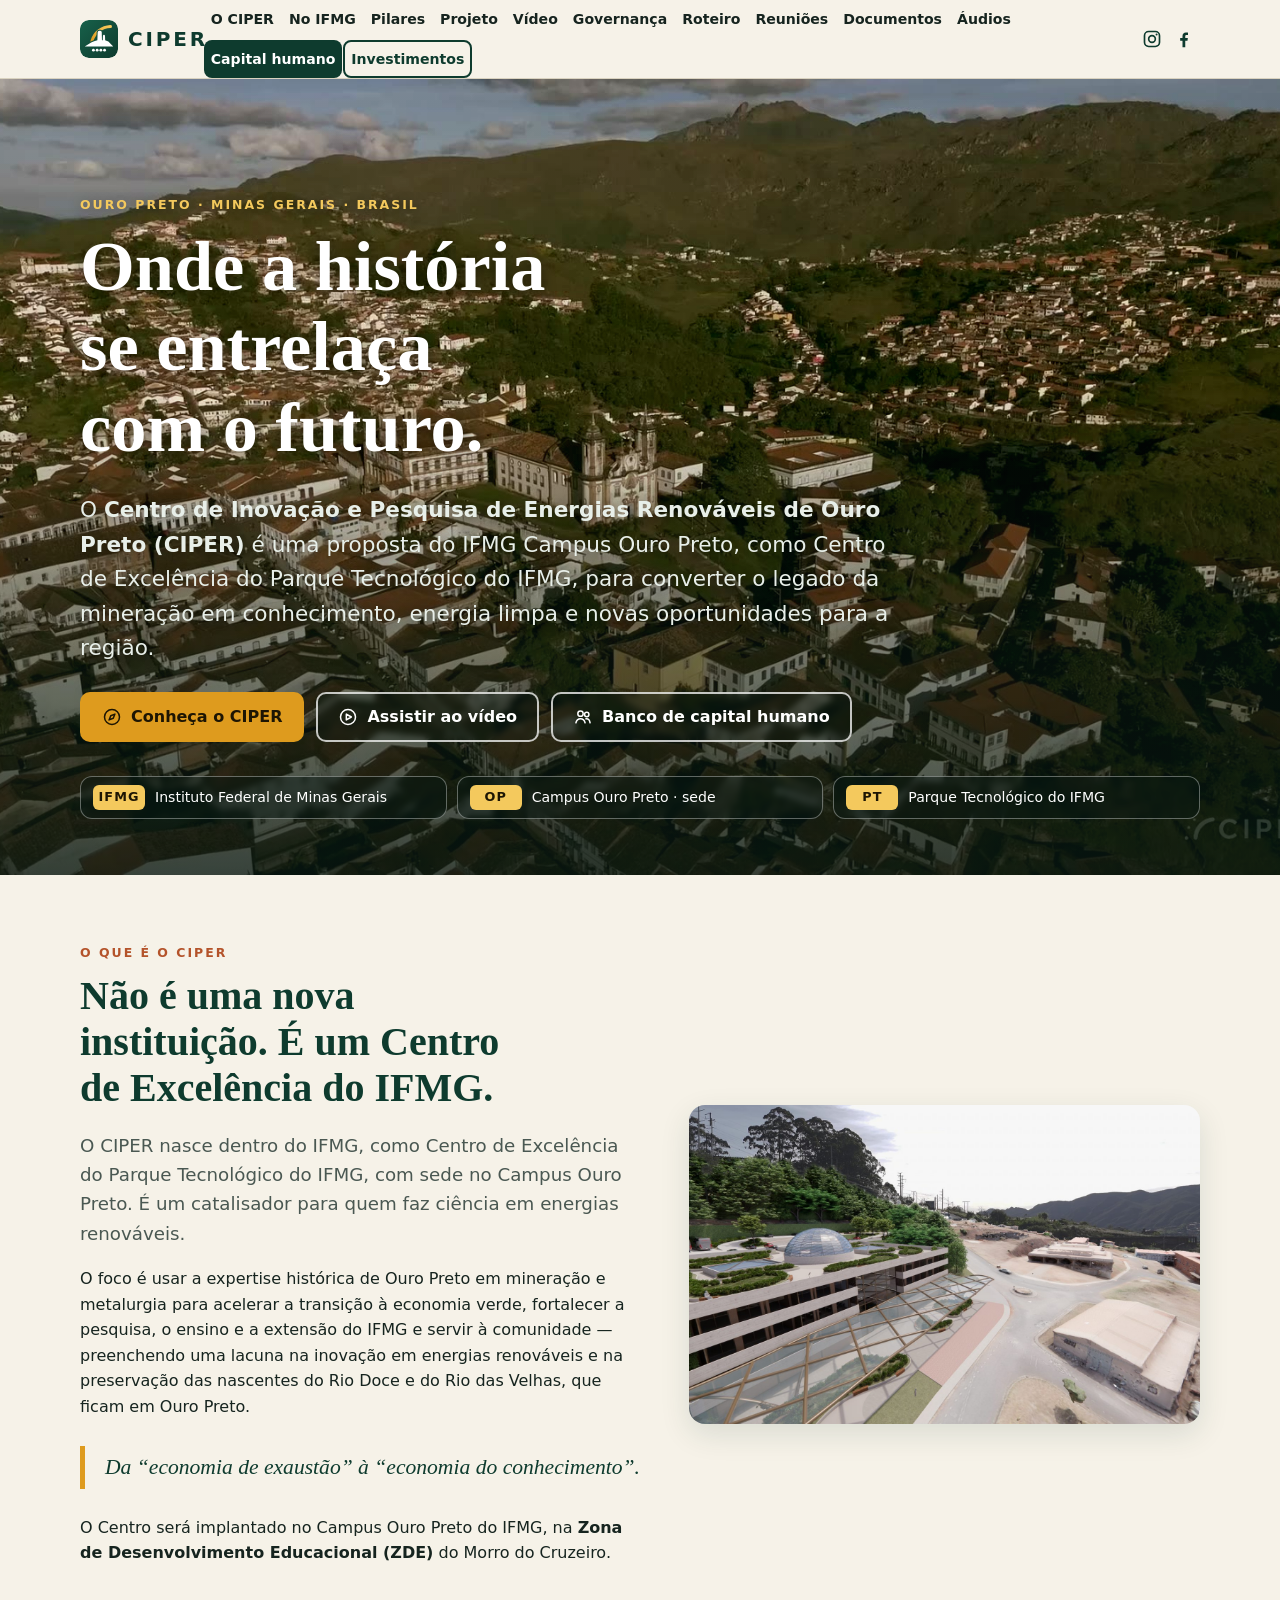
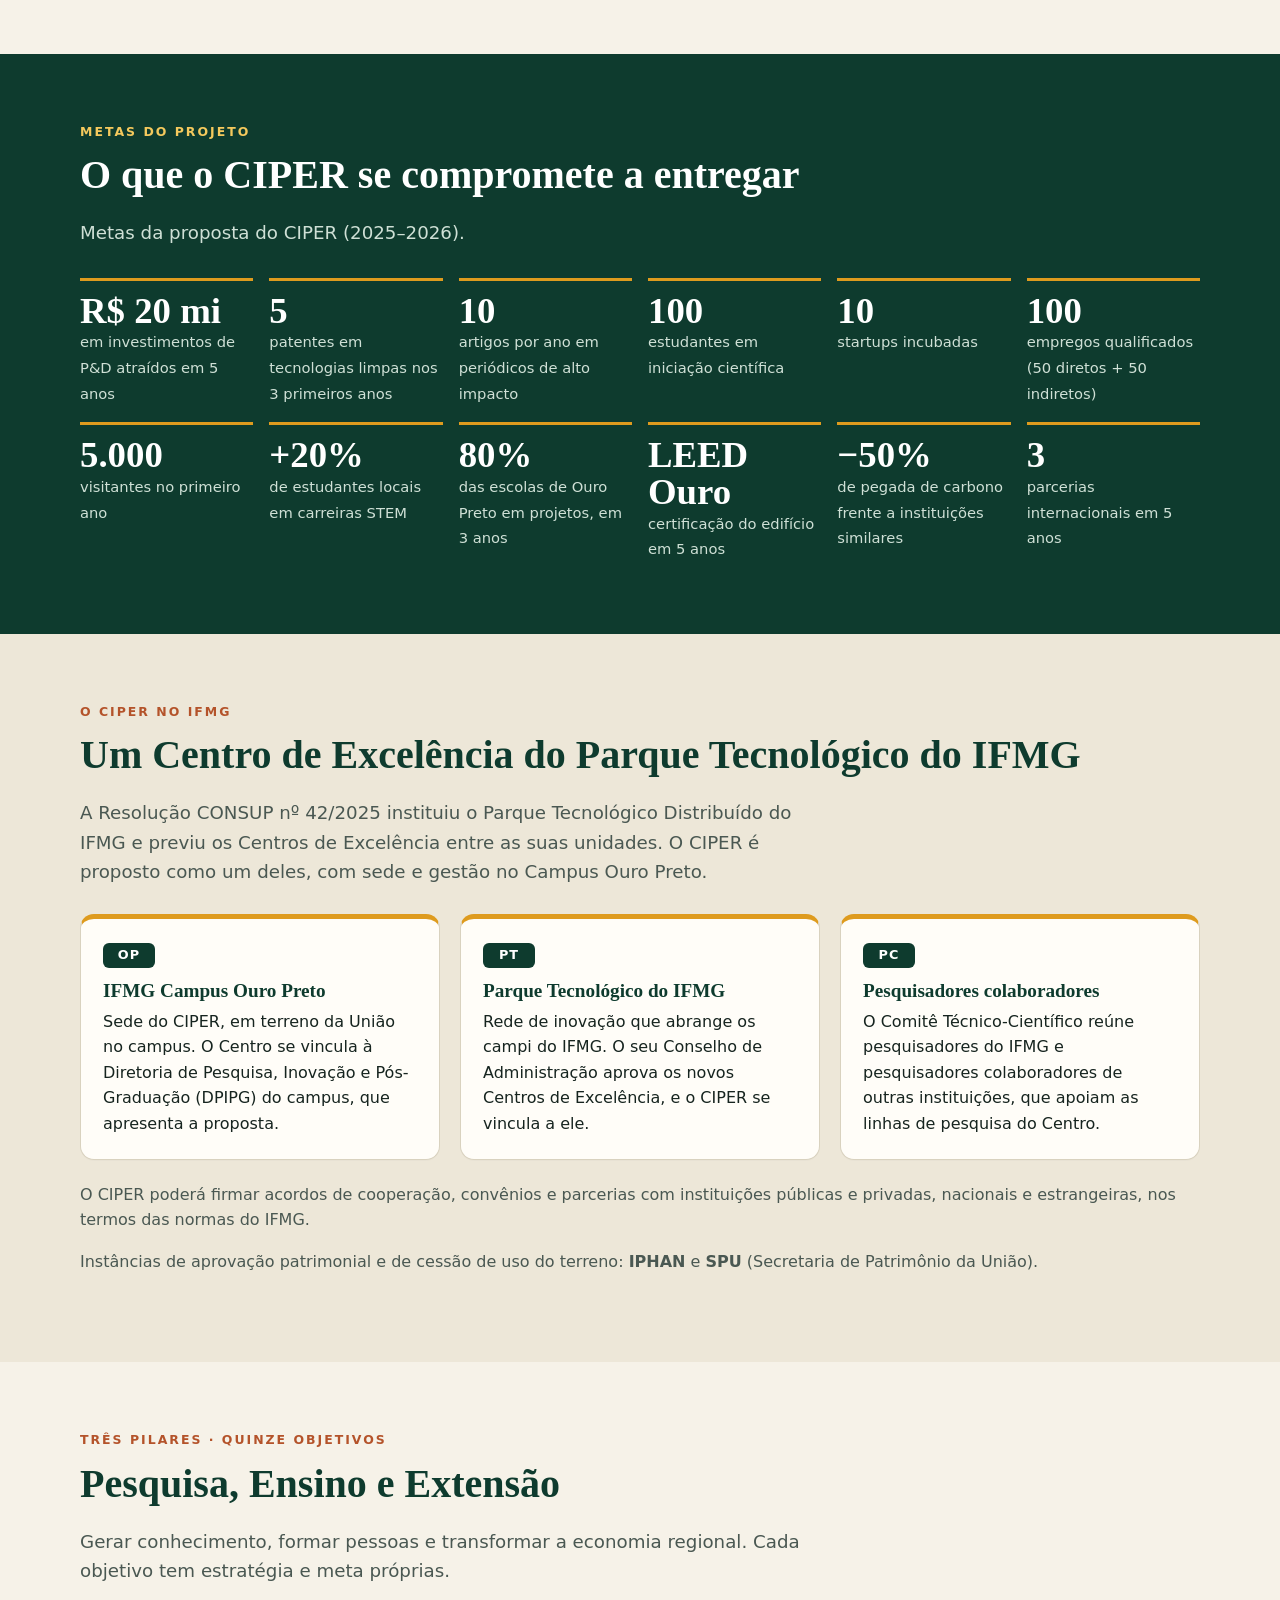
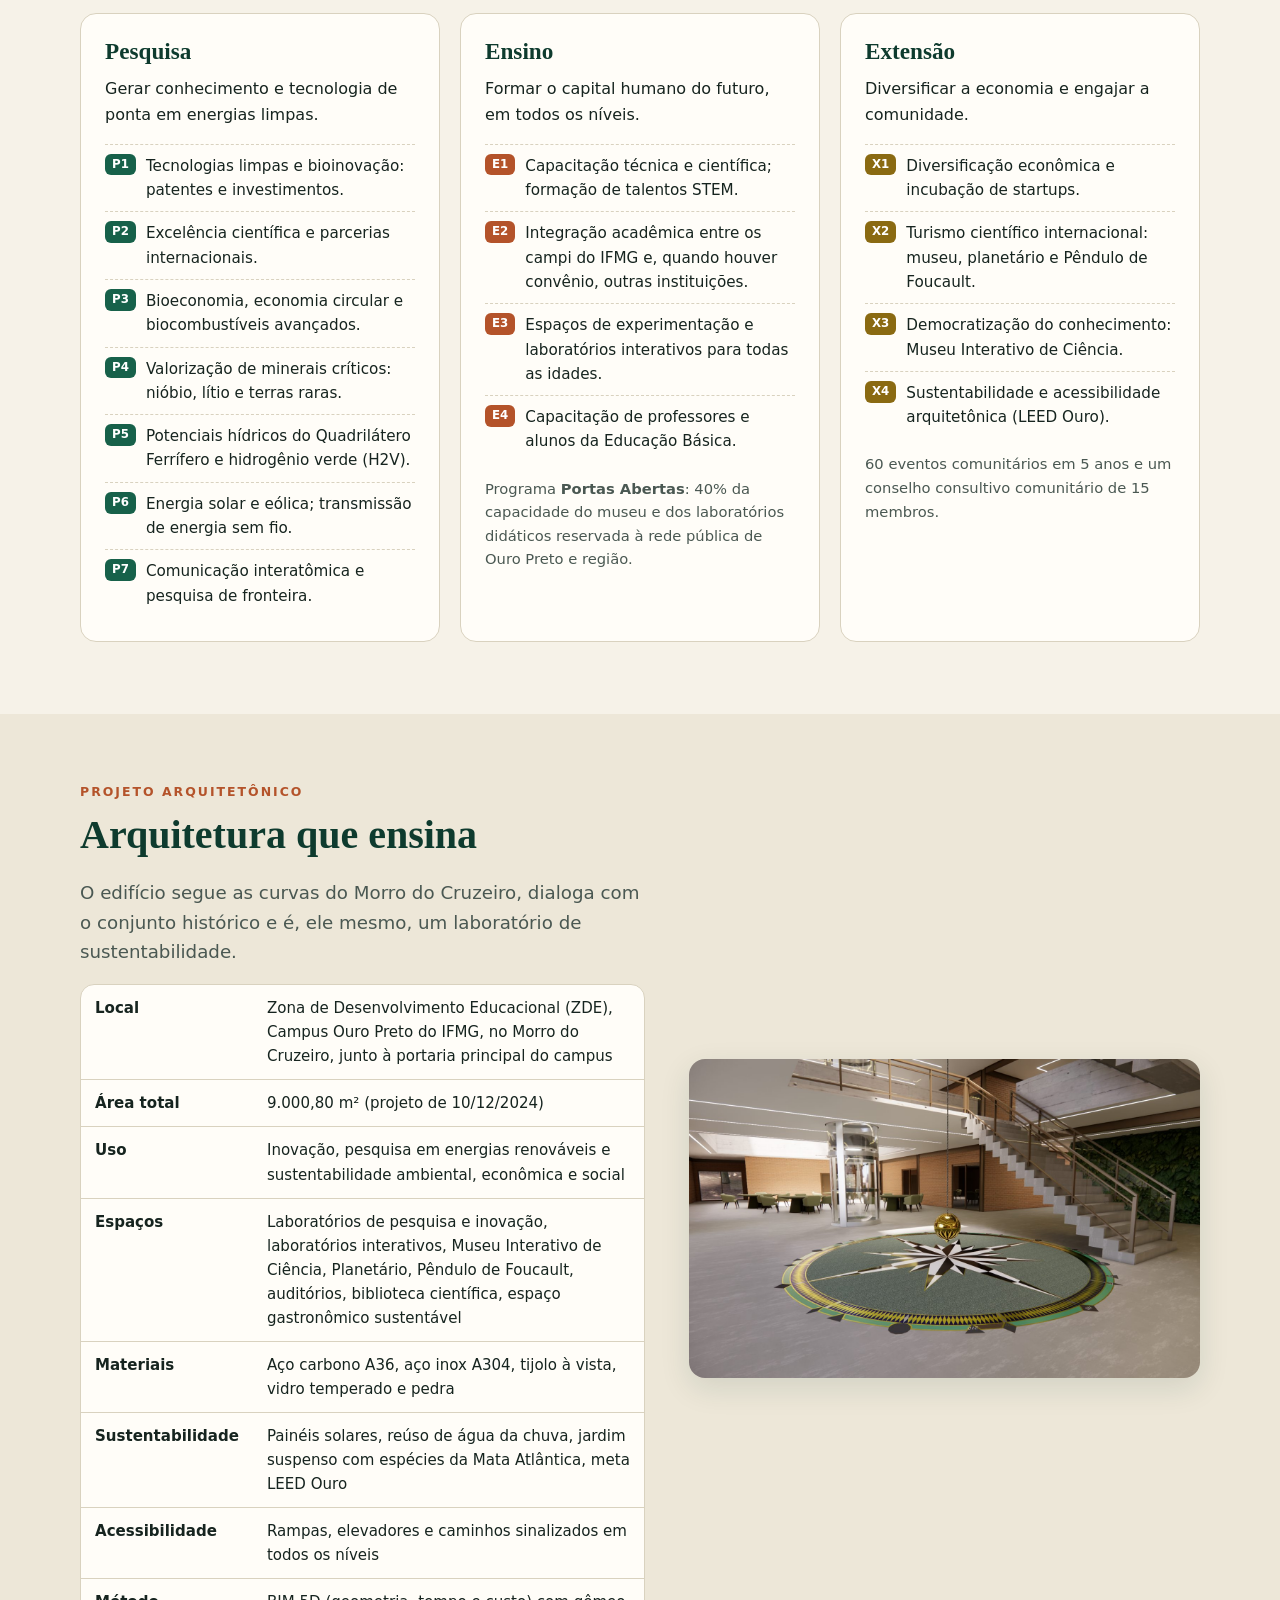
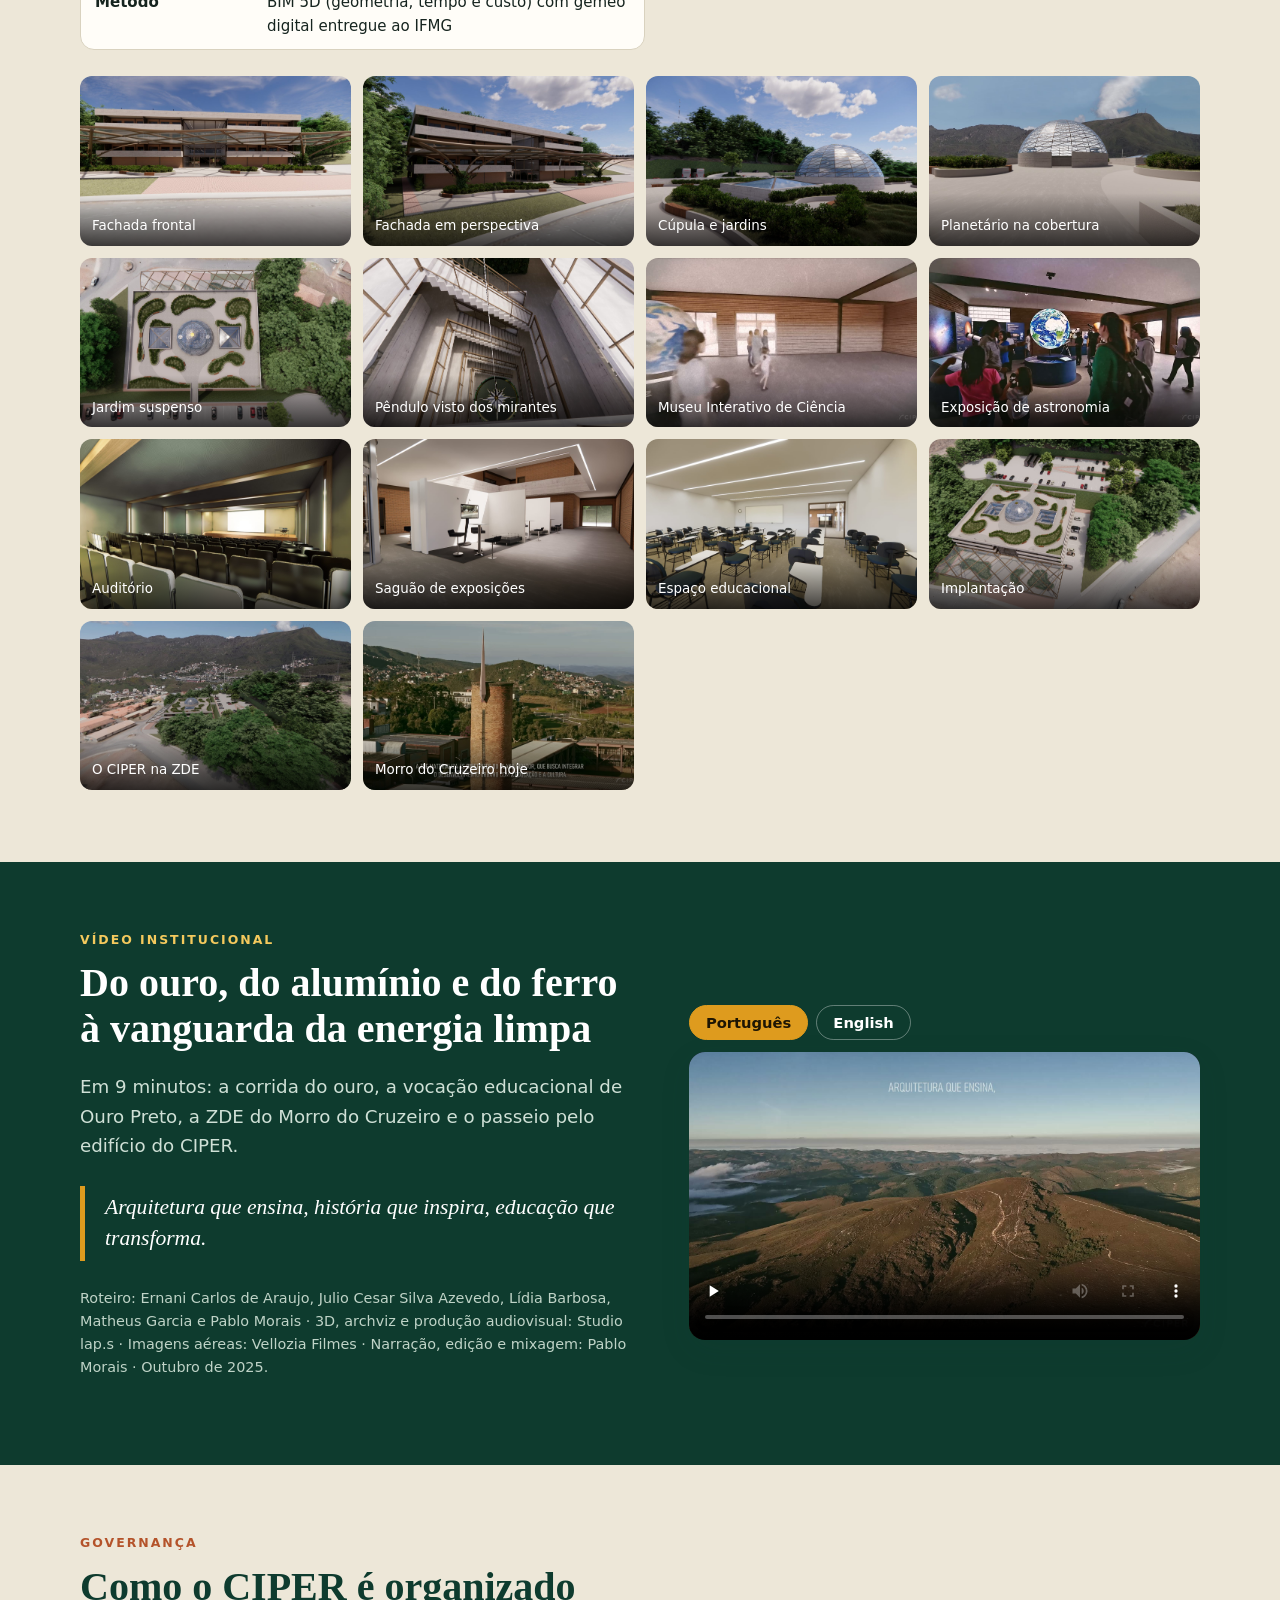
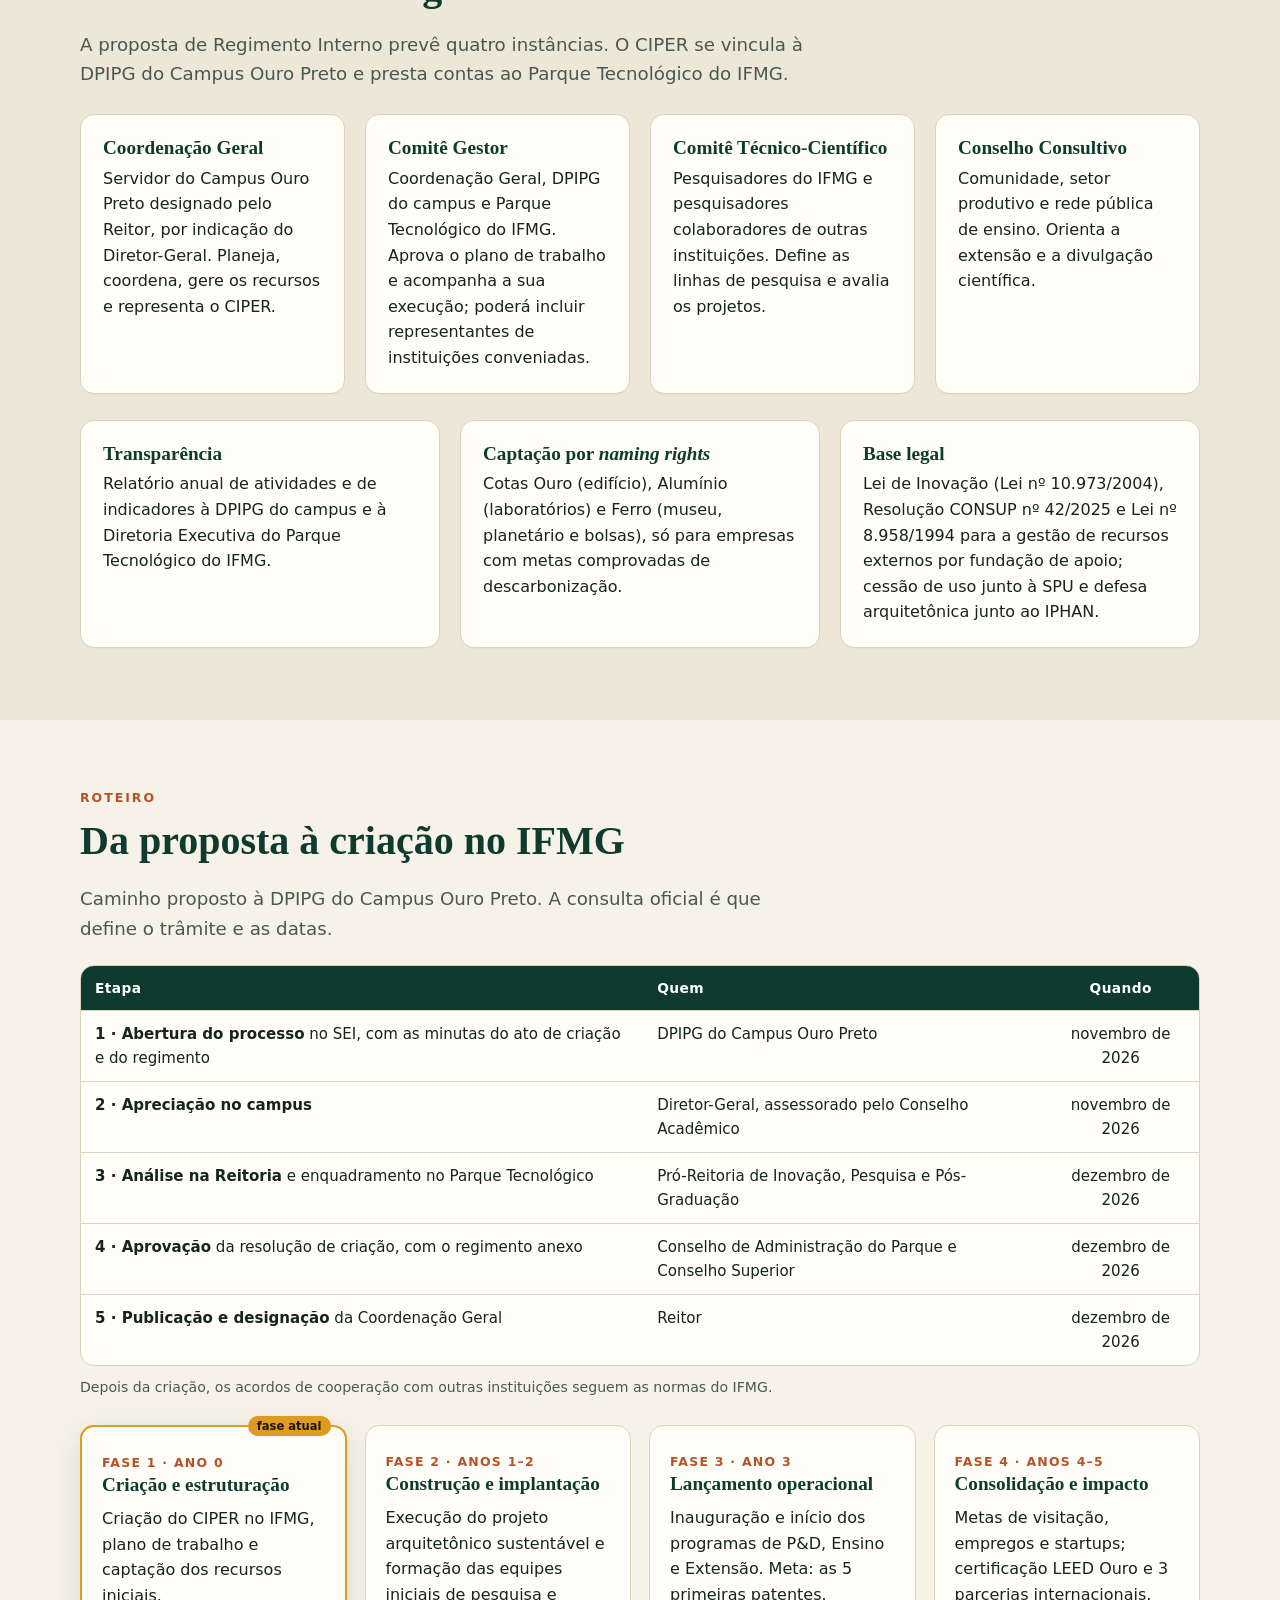
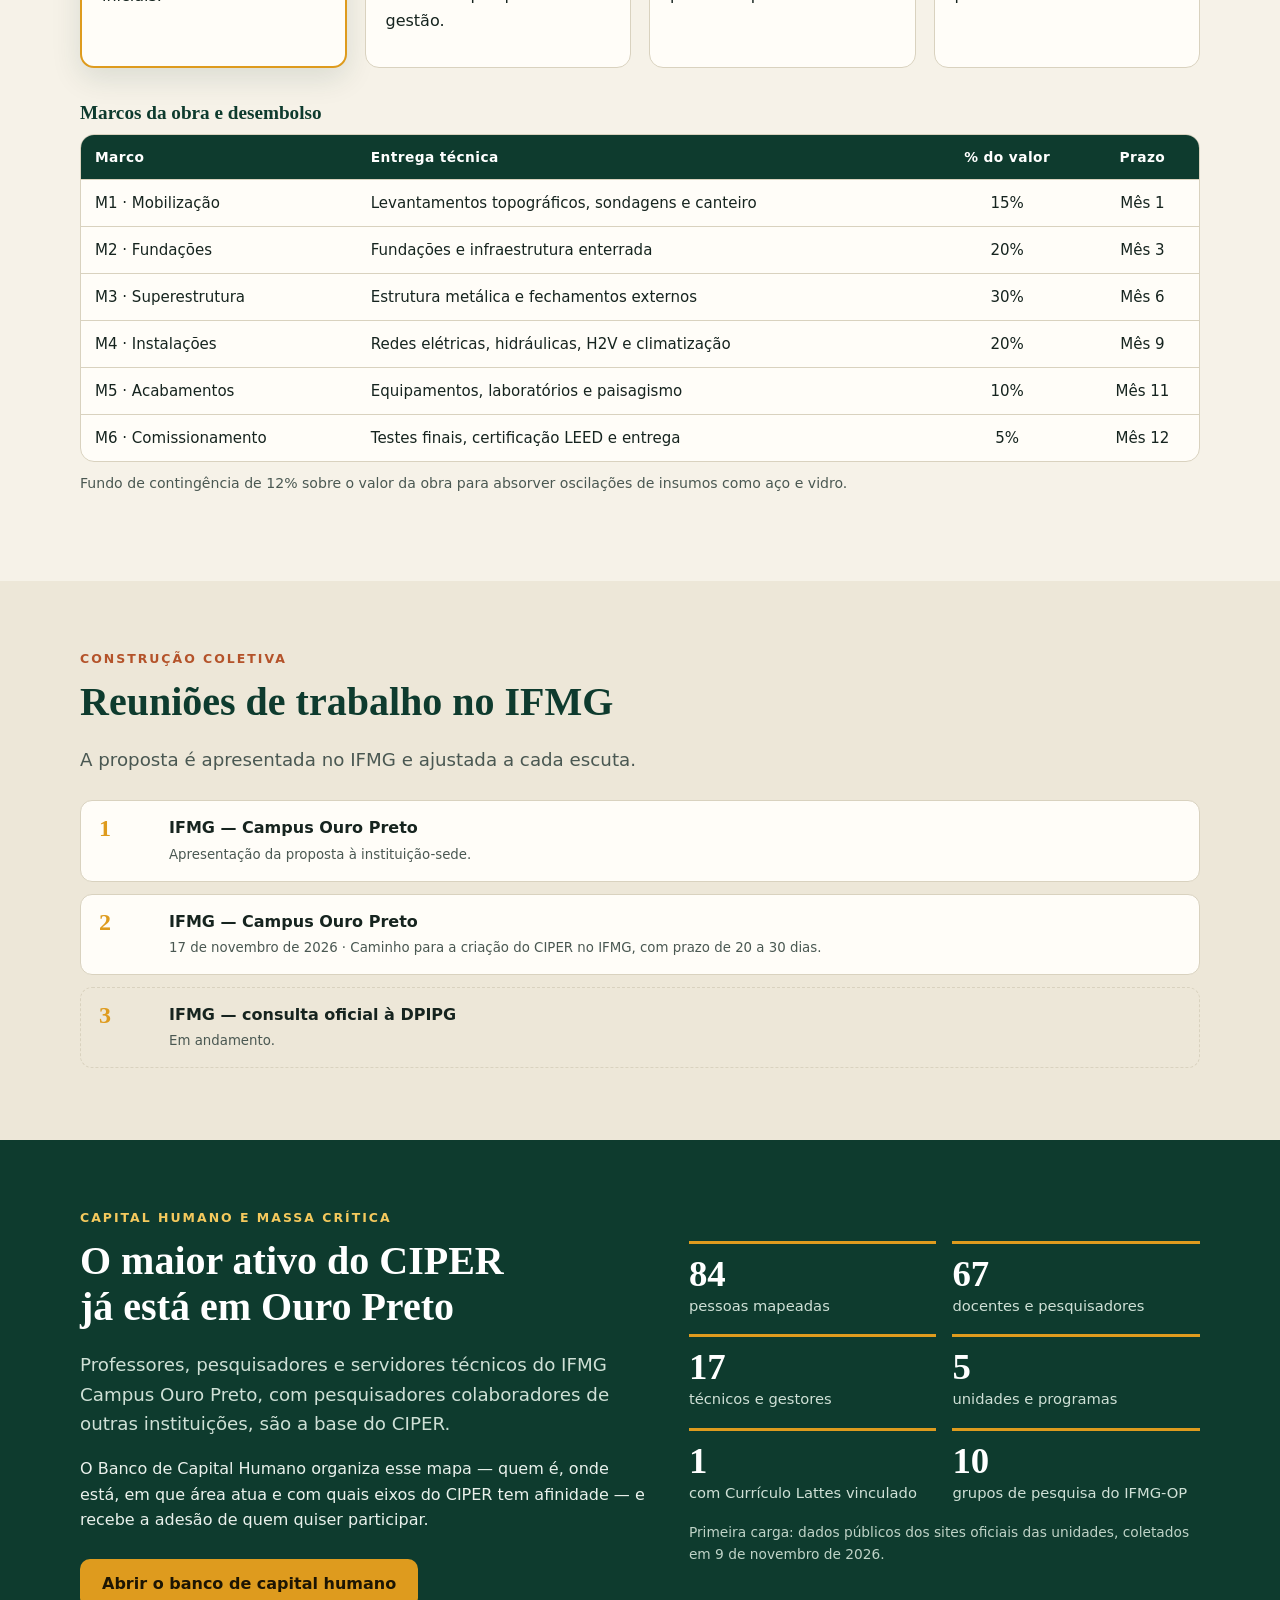
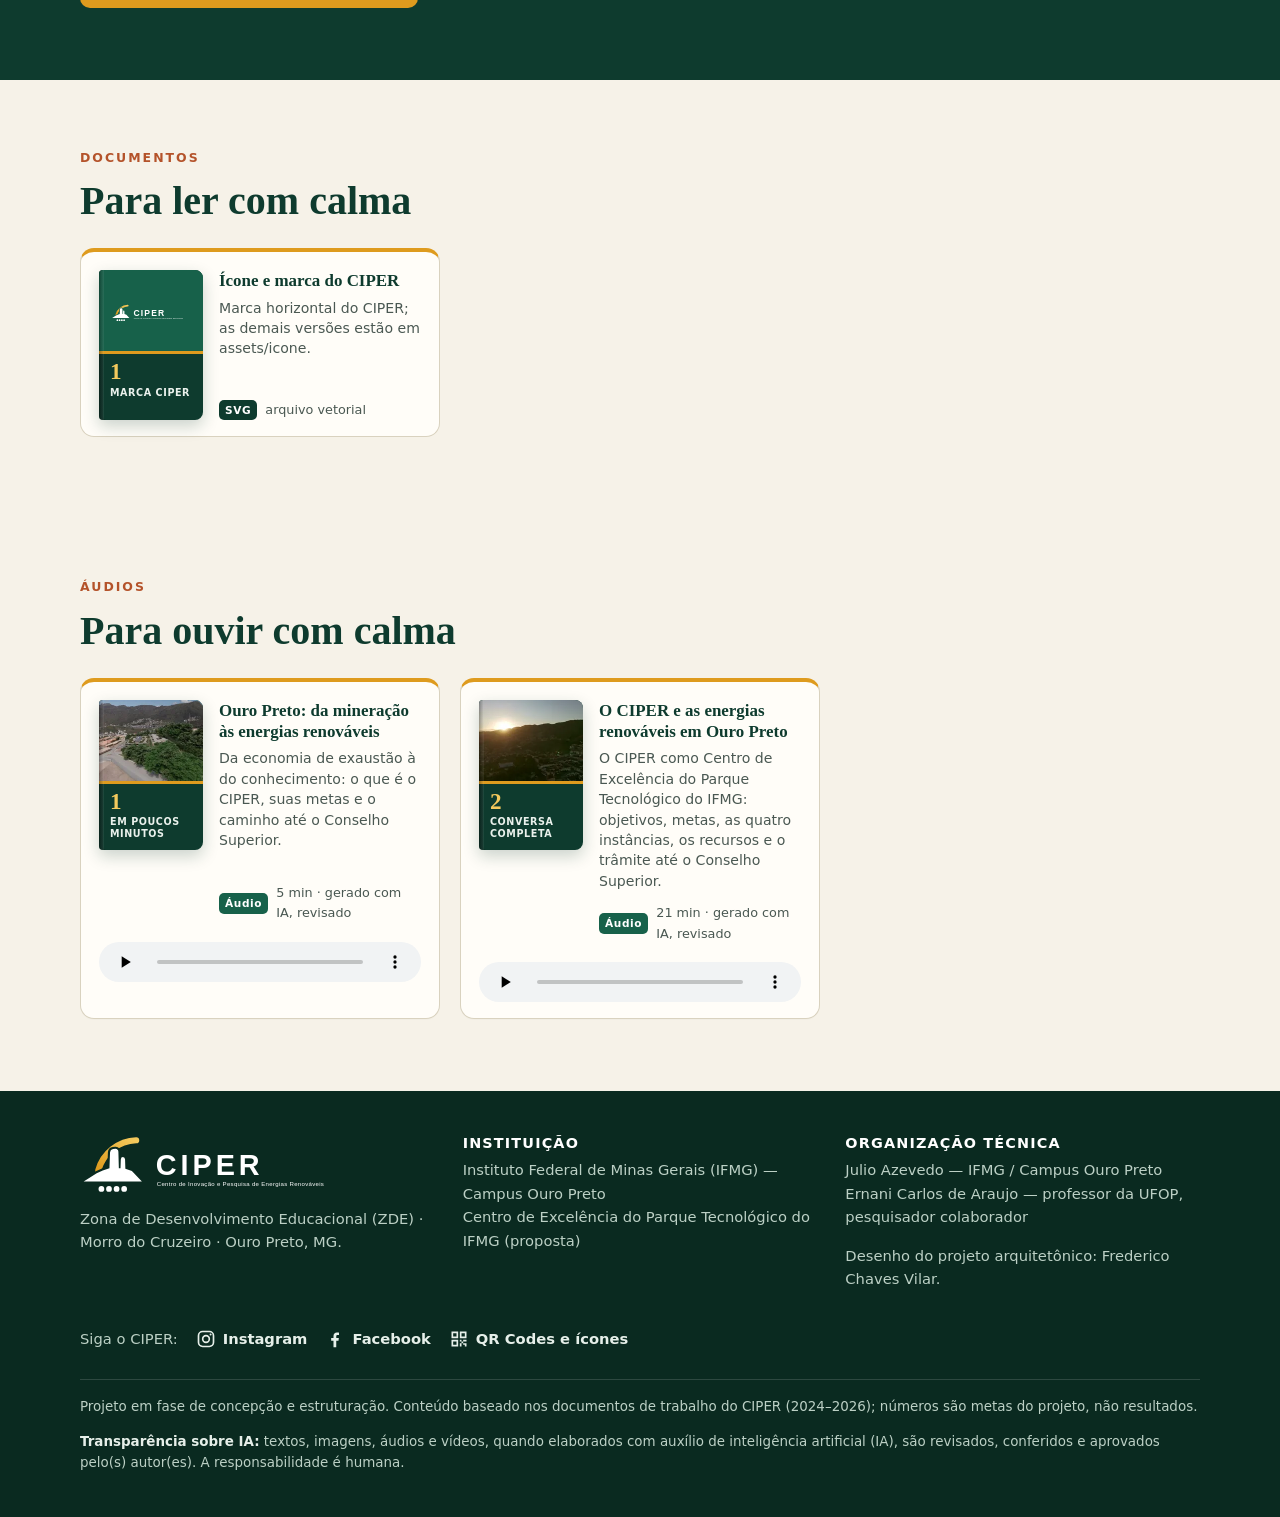
==== commit 8bedbeb1: "feat: secao Audios volta com 2 audios do roteiro O CIPER no IFMG Audio 1 (5 min) e audio 2 (21 min) " ====
--- a/index.html
+++ b/index.html
@@ -31,6 +31,7 @@
       <a href="#roteiro">Roteiro</a>
       <a href="#reunioes">Reuniões</a>
       <a href="#documentos">Documentos</a>
+      <a href="#audios">Áudios</a>
       <a class="cta" href="capital-humano.html">Capital humano</a>
       <a class="cta2" href="investimentos.html">Investimentos</a>
     </nav>
@@ -315,6 +316,17 @@
   </div>
 </section>
 
+<section id="audios">
+  <div class="wrap">
+    <p class="olho">Áudios</p>
+    <h2>Para ouvir com calma</h2>
+    <ol class="grade docs audios" style="margin-top:24px">
+      <li><div class="cartao"><span class="capa"><img src="assets/docs/foto-a05.webp" width="104" height="84" alt="" loading="lazy"><span class="faixa" aria-hidden="true"><b>1</b><em>Em poucos minutos</em></span></span><span class="txt"><span class="vh">Áudio 1: </span><strong>Ouro Preto: da mineração às energias renováveis</strong><span class="res">Da economia de exaustão à do conhecimento: o que é o CIPER, suas metas e o caminho até o Conselho Superior.</span><small><span class="tipo audio">Áudio</span>5&nbsp;min · gerado com IA, revisado</small></span><audio controls preload="none" src="audios/01-Ouro-Preto-mineracao-energias-renovaveis.m4a" aria-label="Ouvir o áudio 1: Ouro Preto: da mineração às energias renováveis"></audio></div></li>
+      <li><div class="cartao"><span class="capa"><img src="assets/docs/foto-a06.webp" width="104" height="84" alt="" loading="lazy"><span class="faixa" aria-hidden="true"><b>2</b><em>Conversa completa</em></span></span><span class="txt"><span class="vh">Áudio 2: </span><strong>O CIPER e as energias renováveis em Ouro Preto</strong><span class="res">O CIPER como Centro de Excelência do Parque Tecnológico do IFMG: objetivos, metas, as quatro instâncias, os recursos e o trâmite até o Conselho Superior.</span><small><span class="tipo audio">Áudio</span>21&nbsp;min · gerado com IA, revisado</small></span><audio controls preload="none" src="audios/02-CIPER-energias-renovaveis-Ouro-Preto.m4a" aria-label="Ouvir o áudio 2: O CIPER e as energias renováveis em Ouro Preto"></audio></div></li>
+    </ol>
+  </div>
+</section>
+
 </main>
 
 <footer>
